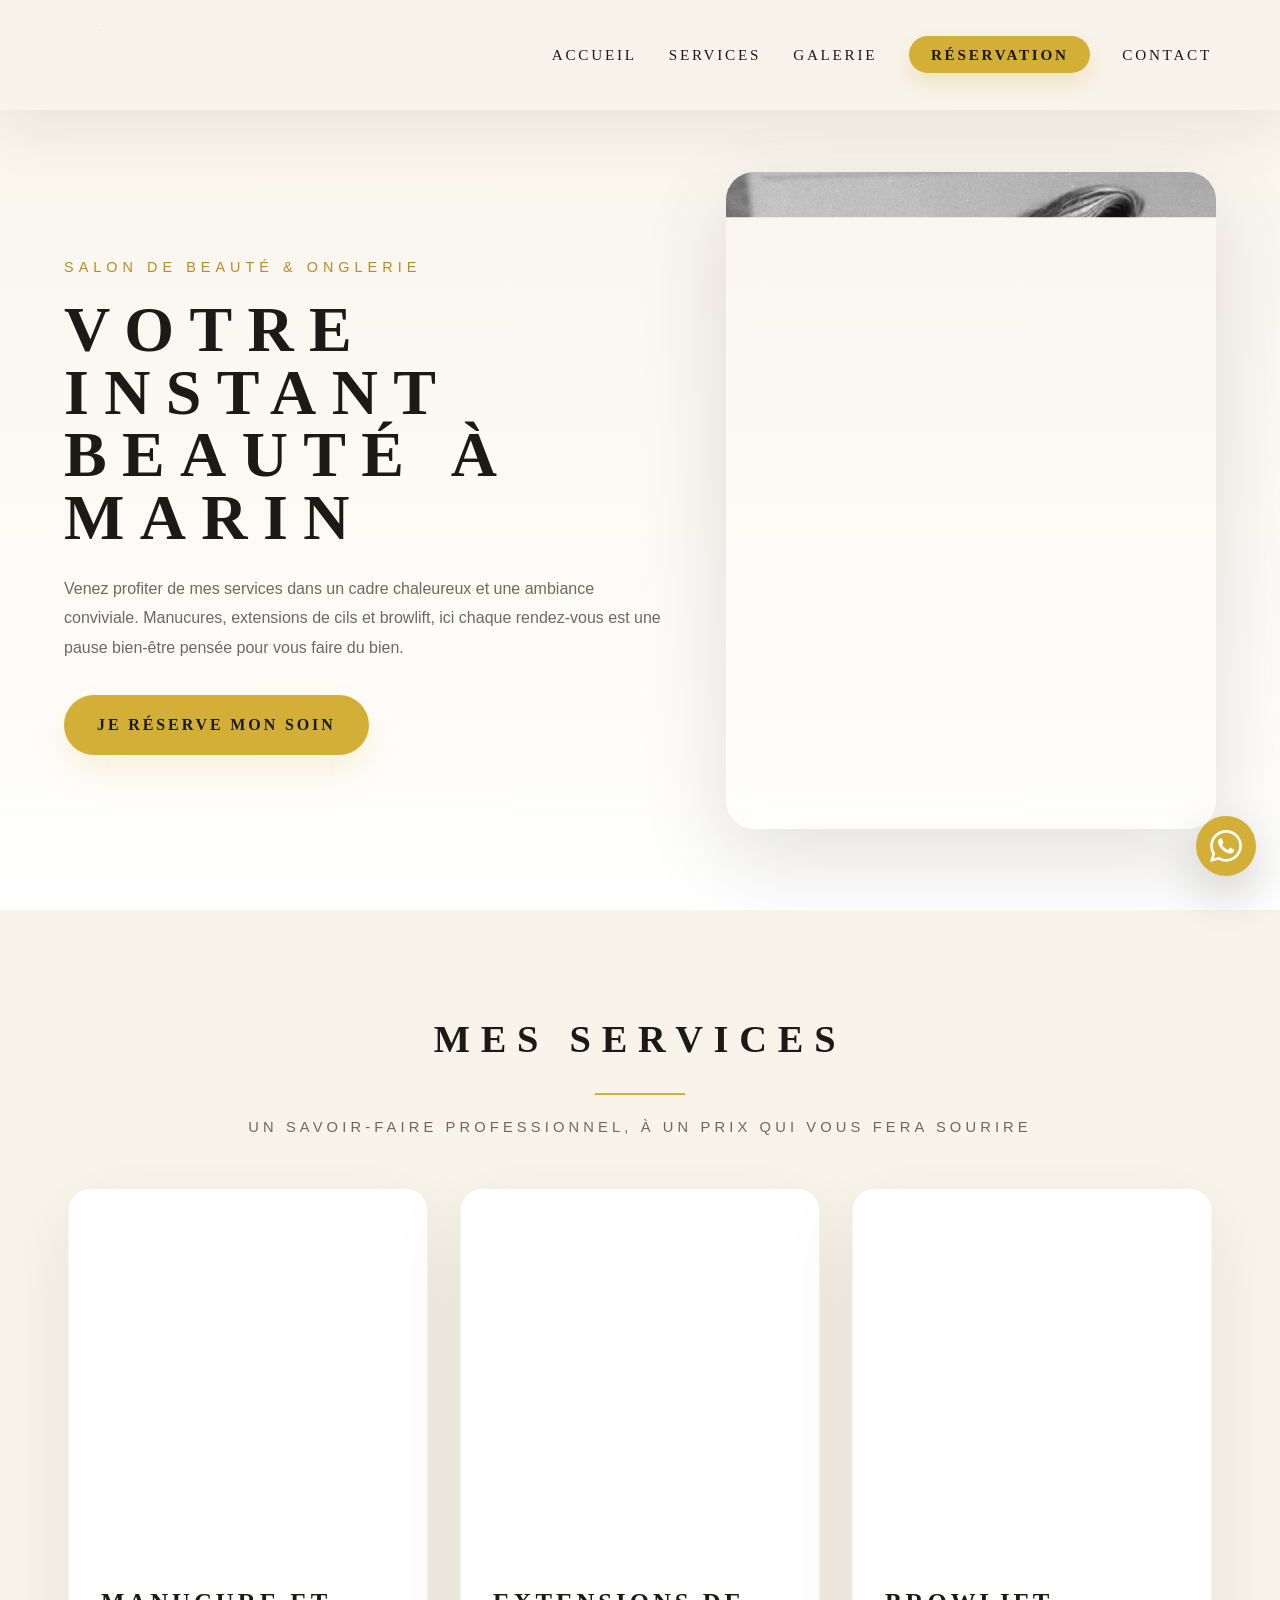
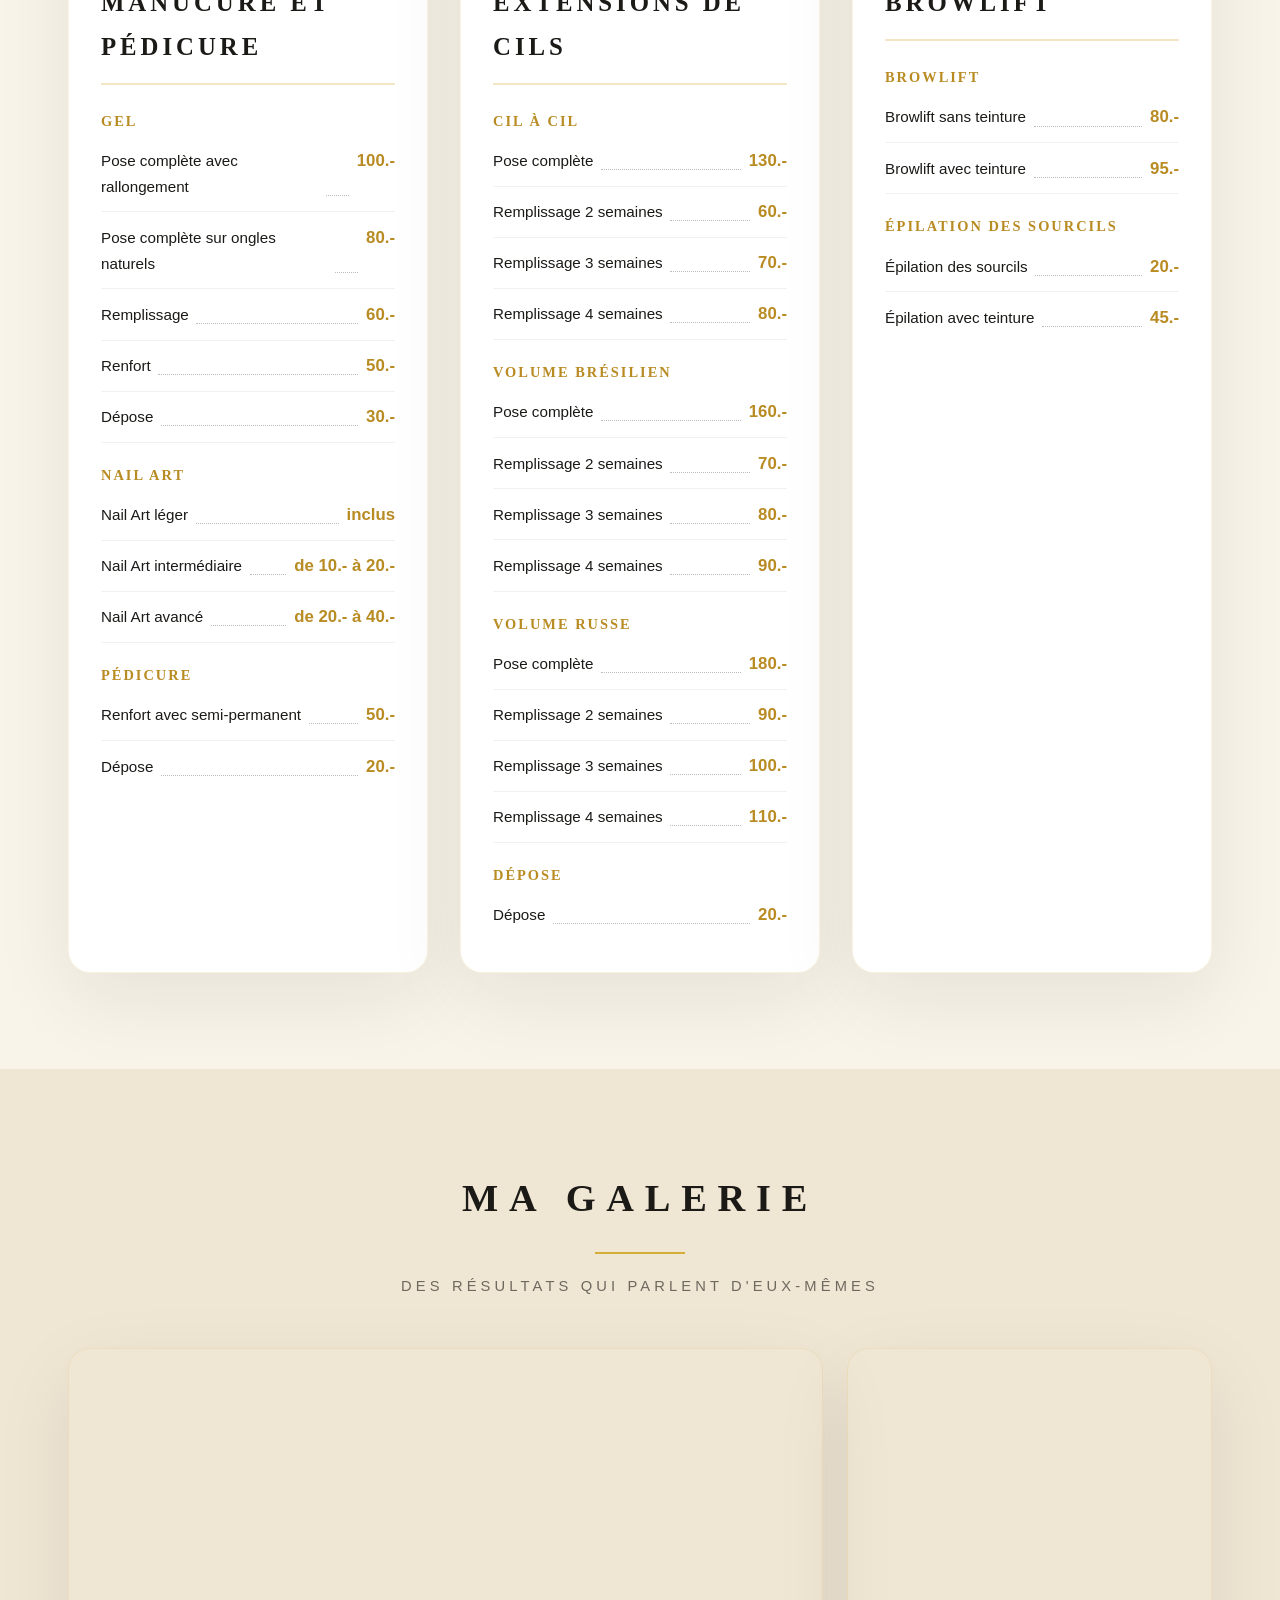
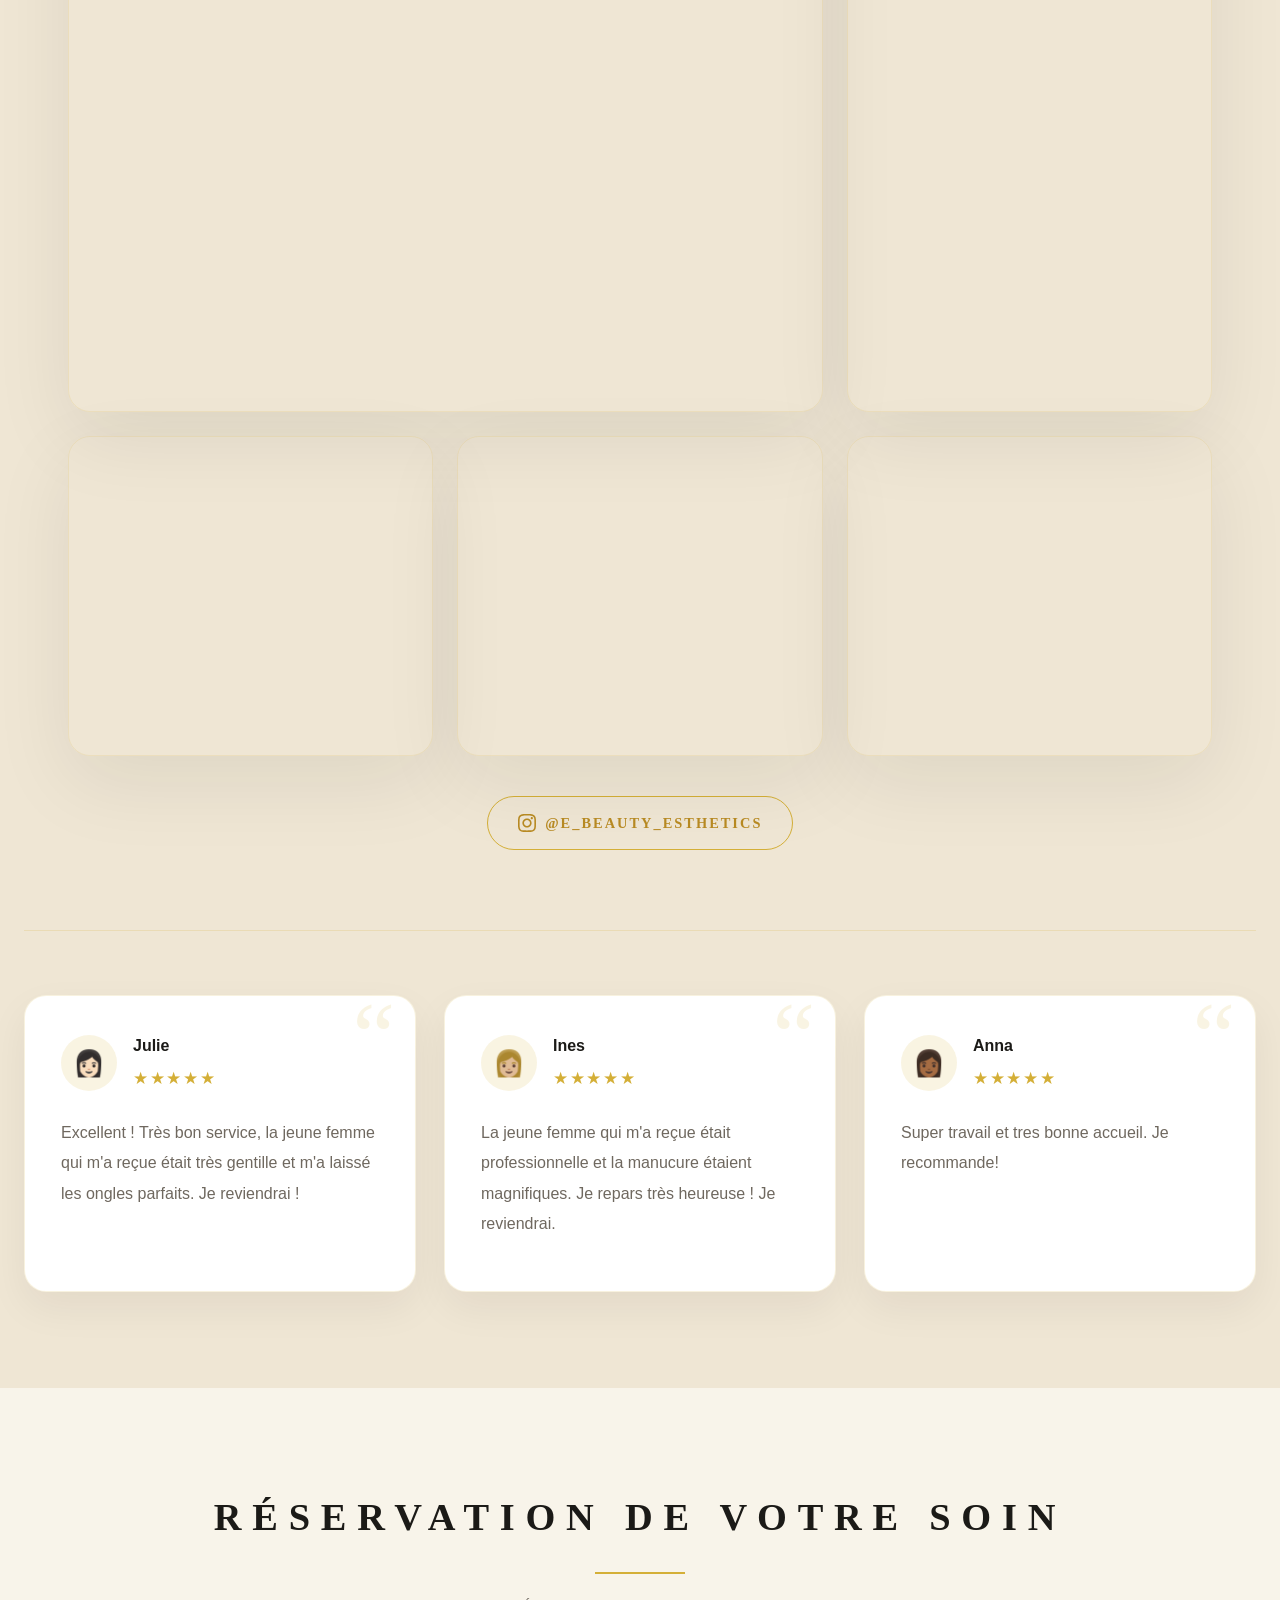
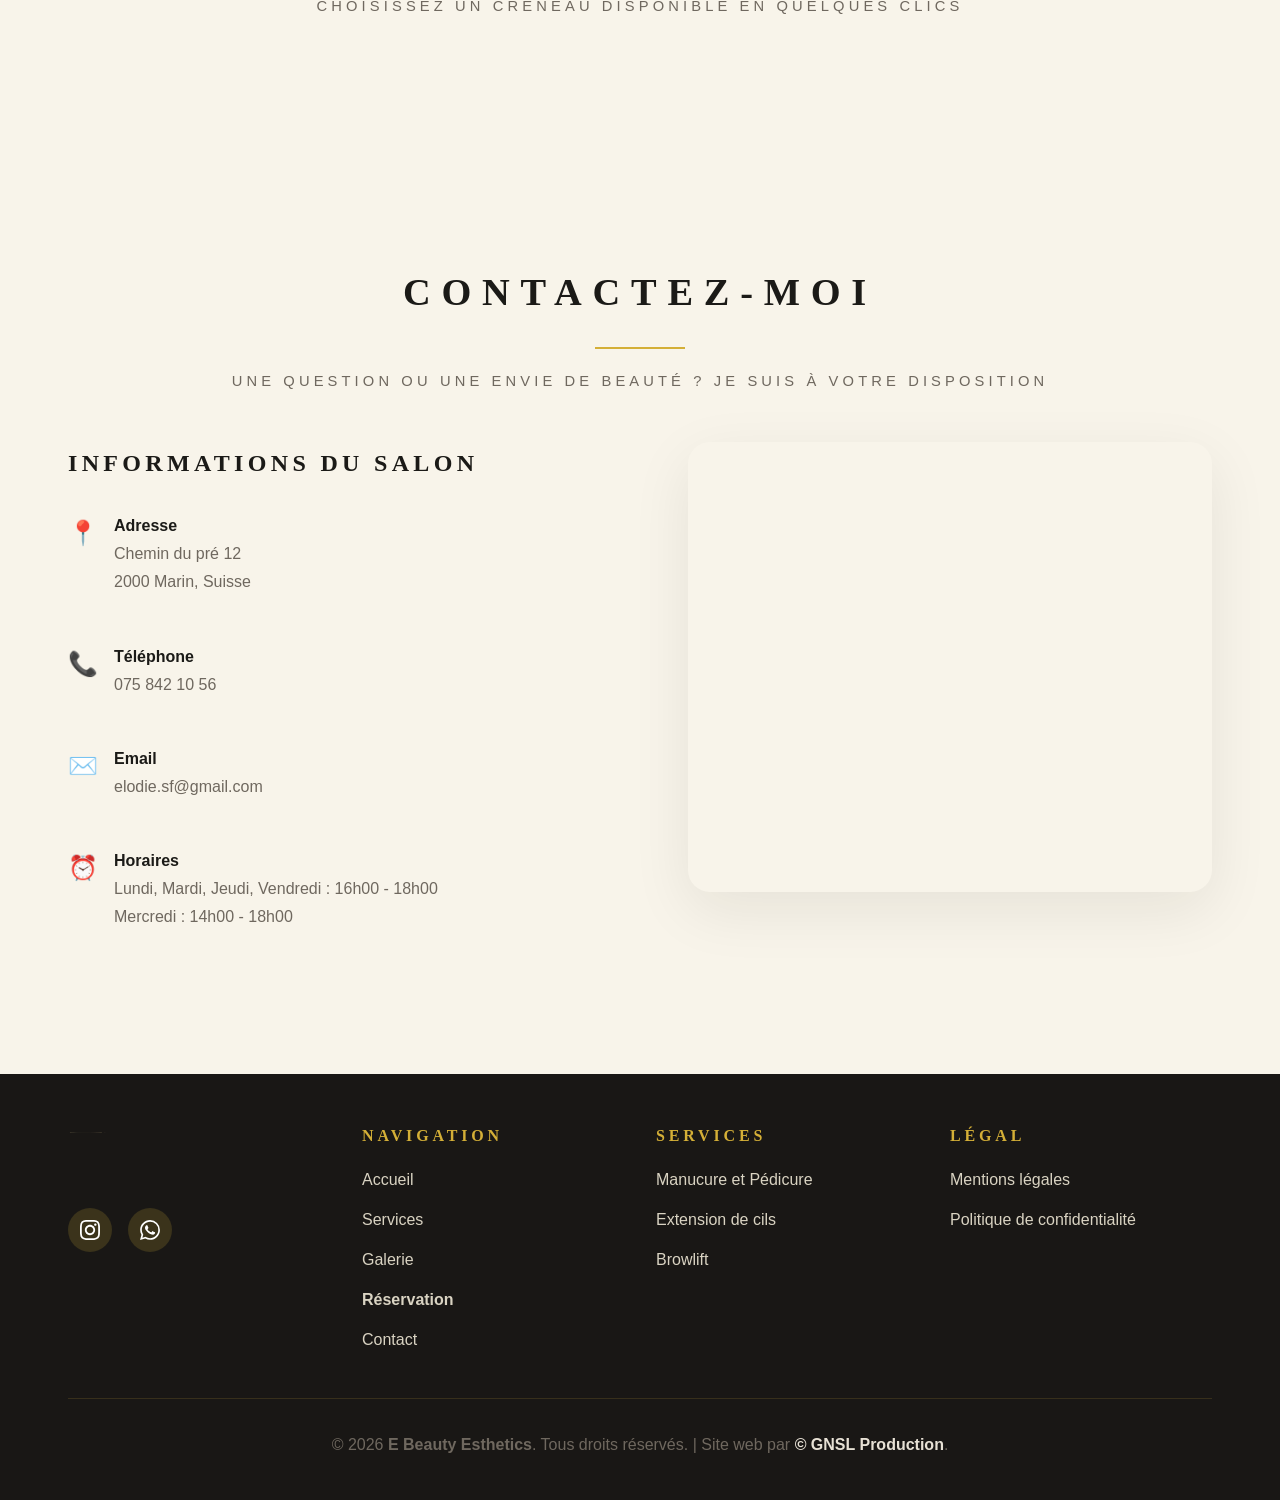
==== index.html @ 0c9c39c7 "Add all the new files of the website via uploads" ====
<!DOCTYPE html>
<html lang="fr">
<head>
    <meta charset="UTF-8">

    <link rel="icon" type="image/png" href="assets/images/logo1.png">


    <meta name="viewport" content="width=device-width, initial-scale=1.0">
    <meta name="description" content="E Beauty Esthtics Marin - Ongles sains sans toxiques, service express 40 minutes pour professionnels, manucure, pédicure, soins de beauté, sourcils et épilation.">
    <meta name="keywords" content="ongles Marin, manucure Marin, pédicure Marin, sourcils Marin, épilation Marin, ongles sains, service express">

    <title>E Beauty Esthetics | Salon de beauté et Onglerie à Marin-Epagnier</title>

    <link rel="preconnect" href="https://fonts.googleapis.com">
    <link rel="preconnect" href="https://fonts.gstatic.com" crossorigin>
    <link href="https://fonts.googleapis.com/css2?family=Lato:wght@400;500;700&family=Playfair+Display:wght@400;500;600;700&display=swap" rel="stylesheet">
    <link rel="stylesheet" href="assets/css/style.css">
</head>

<body>
    <!-- Header -->
    <header id="header">
        <nav class="container">
            <a href="index.html" class="logo">
                <img src="assets/images/logo1.png" alt="E Beauty Esthetics - Salon d'ongles élégant à Marin">
            </a>
            <ul class="nav-links" id="navLinks">
                <li><a href="#accueil" class="nav-text">Accueil</a></li>
                <li><a href="#services" class="nav-text">Services</a></li>
                <li><a href="#galerie" class="nav-text">Galerie</a></li>
                <li><a href="#reservation" class="nav-text nav-cta"><strong>Réservation</strong></a></li>
                <li><a href="#contact" class="nav-text">Contact</a></li>
            </ul>
            <button class="mobile-menu-btn" id="mobileMenuBtn" aria-label="Ouvrir le menu" aria-expanded="false" aria-controls="navLinks">
                <span></span>
                <span></span>
                <span></span>
            </button>
        </nav>
    </header>
    <div class="nav-overlay" id="navOverlay"></div>

    <!-- Hero Section -->
    <section id="accueil" class="hero">
        <div class="container hero-content">
            <div class="hero-text">
                <p class="subtitle">Salon de beauté & onglerie</p>
                <h1>Votre instant beauté à Marin</h1>
                <p class="description">Venez profiter de mes services dans un cadre chaleureux et une ambiance conviviale. Manucures, extensions de cils et browlift, ici chaque rendez-vous est une pause bien-être pensée pour vous faire du bien.</p>

                <a href="#reservation" class="cta-button">Je réserve mon soin</a>
            </div>
            <div class="hero-image">
                <img src="assets/images/accueil.png" alt="E Beauty Esthetics - Salon d'ongles élégant à Marin">
            </div>
        </div>
    </section>

    <!-- Services -->
    <section id="services" class="section">
        <div class="container">
            <div class="section-header">
                <h2>Mes Services</h2>
                <div class="line"></div>
                <p>Un savoir-faire professionnel, à un prix qui vous fera sourire</p>
            </div>
            <div class="services-grid">

                <!-- Manucure/Pédicure -->
                <div class="service-card">
                    <div class="service-image">
                        <img src="assets/images/services/manucure.png" alt="Manucure - E Beauty Esthetics Marin">
                    </div>
                    <div class="service-content">
                        <h3>Manucure et Pédicure</h3>
                        <h4 class="service-subcategory">GEL</h4>
                        <div class="service-item">
                            <span class="service-name">Pose complète avec rallongement</span>
                            <span class="service-price">100.-</span>
                        </div>
                        <div class="service-item">
                            <span class="service-name">Pose complète sur ongles naturels</span>
                            <span class="service-price">80.-</span>
                        </div>
                        <div class="service-item">
                            <span class="service-name">Remplissage</span>
                            <span class="service-price">60.-</span>
                        </div>
                        <div class="service-item">
                            <span class="service-name">Renfort</span>
                            <span class="service-price">50.-</span>
                        </div>
                        <div class="service-item">
                            <span class="service-name">Dépose</span>
                            <span class="service-price">30.-</span>
                        </div>
                        <h4 class="service-subcategory">Nail Art</h4>
                        <div class="service-item">
                            <span class="service-name">Nail Art léger</span>
                            <span class="service-price">inclus</span>
                        </div>
                        <div class="service-item">
                            <span class="service-name">Nail Art intermédiaire</span>
                            <span class="service-price">de 10.- à 20.-</span>
                        </div>
                        <div class="service-item">
                            <span class="service-name">Nail Art avancé</span>
                            <span class="service-price">de 20.- à 40.-</span>
                        </div>
                        <h4 class="service-subcategory">Pédicure</h4>
                        <div class="service-item">
                            <span class="service-name">Renfort avec semi-permanent</span>
                            <span class="service-price">50.-</span>
                        </div>
                        <div class="service-item">
                            <span class="service-name">Dépose</span>
                            <span class="service-price">20.-</span>
                        </div>
                    </div>
                </div>

                <!-- Extensions de cils -->
                <div class="service-card">
                    <div class="service-image">
                        <img src="assets/images/services/extensions-de-cils.jpg" alt="Lashes - E Beauty Esthetics Marin">
                    </div>
                    <div class="service-content">
                        <h3>Extensions de cils</h3>
                        <h4 class="service-subcategory">CIL à CIL</h4>
                        <div class="service-item">
                            <span class="service-name">Pose complète</span>
                            <span class="service-price">130.-</span>
                        </div>
                        <div class="service-item">
                            <span class="service-name">Remplissage 2 semaines</span>
                            <span class="service-price">60.-</span>
                        </div>
                        <div class="service-item">
                            <span class="service-name">Remplissage 3 semaines</span>
                            <span class="service-price">70.-</span>
                        </div>
                        <div class="service-item">
                            <span class="service-name">Remplissage 4 semaines</span>
                            <span class="service-price">80.-</span>
                        </div>
                        <h4 class="service-subcategory">Volume brésilien</h4>
                        <div class="service-item">
                            <span class="service-name">Pose complète</span>
                            <span class="service-price">160.-</span>
                        </div>
                        <div class="service-item">
                            <span class="service-name">Remplissage 2 semaines</span>
                            <span class="service-price">70.-</span>
                        </div>
                        <div class="service-item">
                            <span class="service-name">Remplissage 3 semaines</span>
                            <span class="service-price">80.-</span>
                        </div>
                        <div class="service-item">
                            <span class="service-name">Remplissage 4 semaines</span>
                            <span class="service-price">90.-</span>
                        </div>
                        <h4 class="service-subcategory">Volume russe</h4>
                        <div class="service-item">
                            <span class="service-name">Pose complète</span>
                            <span class="service-price">180.-</span>
                        </div>
                        <div class="service-item">
                            <span class="service-name">Remplissage 2 semaines</span>
                            <span class="service-price">90.-</span>
                        </div>
                        <div class="service-item">
                            <span class="service-name">Remplissage 3 semaines</span>
                            <span class="service-price">100.-</span>
                        </div>
                        <div class="service-item">
                            <span class="service-name">Remplissage 4 semaines</span>
                            <span class="service-price">110.-</span>
                        </div>
                        <h4 class="service-subcategory">Dépose</h4>
                        <div class="service-item">
                            <span class="service-name">Dépose</span>
                            <span class="service-price">20.-</span>
                        </div>
                    </div>
                </div>

                <!-- Browlift -->
                <div class="service-card">
                    <div class="service-image">
                        <img src="assets/images/services/browlift.jpg" alt="Brow lift - E Beauty Esthetics Marin">
                    </div>
                    <div class="service-content">
                        <h3>Browlift</h3>
                        <h4 class="service-subcategory">Browlift</h4>
                        <div class="service-item">
                            <span class="service-name">Browlift sans teinture</span>
                            <span class="service-price">80.-</span>
                        </div>
                        <div class="service-item">
                            <span class="service-name">Browlift avec teinture</span>
                            <span class="service-price">95.-</span>
                        </div>
                        <h4 class="service-subcategory">épilation des sourcils</h4>
                        <div class="service-item">
                            <span class="service-name">Épilation des sourcils</span>
                            <span class="service-price">20.-</span>
                        </div>
                        <div class="service-item">
                            <span class="service-name">Épilation avec teinture</span>
                            <span class="service-price">45.-</span>
                        </div>
                    </div>
                </div>
            </div>
        </div>
    </section>

    <!-- Gallery -->
    <section id="galerie" class="section section-bg-gray">
        <div class="container">
            <div class="section-header">
                <h2>Ma galerie</h2>
                <div class="line"></div>
                <p>Des résultats qui parlent d'eux-mêmes</p>
            </div>
            <div class="gallery-grid">
                <div class="gallery-item">
                    <img src="assets/images/galerie/manucure1.jpg" alt="Manucure" loading="lazy">
                </div>
                <div class="gallery-item">
                    <img src="assets/images/galerie/manucure2.jpg" alt="Manucure" loading="lazy">
                </div>
                <div class="gallery-item">
                    <img src="assets/images/galerie/manucure3.jpg" alt="Manucure" loading="lazy">
                </div>
                <div class="gallery-item">
                    <img src="assets/images/galerie/manucure4.jpg" alt="Manucure" loading="lazy">
                </div>
                <div class="gallery-item">
                    <img src="assets/images/galerie/manucure5.jpg" alt="Manucure" loading="lazy">
                </div>
            </div>
            <a href="https://www.instagram.com/e_beauty_esthetics/" target="_blank" class="instagram-cta">
                <svg xmlns="http://www.w3.org/2000/svg" width="18" height="18" viewBox="0 0 24 24" fill="currentColor">
                    <path d="M12 2.163c3.204 0 3.584.012 4.85.07 3.252.148 4.771 1.691 4.919 4.919.058 1.265.069 1.645.069 4.849 0 3.205-.012 3.584-.069 4.849-.149 3.225-1.664 4.771-4.919 4.919-1.266.058-1.644.07-4.85.07-3.204 0-3.584-.012-4.849-.07-3.26-.149-4.771-1.699-4.919-4.92-.058-1.265-.07-1.644-.07-4.849 0-3.204.013-3.583.07-4.849.149-3.227 1.664-4.771 4.919-4.919 1.266-.057 1.645-.069 4.849-.069zm0-2.163c-3.259 0-3.667.014-4.947.072-4.358.2-6.78 2.618-6.98 6.98-.059 1.281-.073 1.689-.073 4.948 0 3.259.014 3.668.072 4.948.2 4.358 2.618 6.78 6.98 6.98 1.281.058 1.689.072 4.948.072 3.259 0 3.668-.014 4.948-.072 4.354-.2 6.782-2.618 6.979-6.98.059-1.28.073-1.689.073-4.948 0-3.259-.014-3.667-.072-4.947-.196-4.354-2.617-6.78-6.979-6.98-1.281-.059-1.69-.073-4.949-.073zm0 5.838c-3.403 0-6.162 2.759-6.162 6.162s2.759 6.163 6.162 6.163 6.162-2.759 6.162-6.163c0-3.403-2.759-6.162-6.162-6.162zm0 10.162c-2.209 0-4-1.79-4-4 0-2.209 1.791-4 4-4s4 1.791 4 4c0 2.21-1.791 4-4 4zm6.406-11.845c-.796 0-1.441.645-1.441 1.44s.645 1.44 1.441 1.44c.795 0 1.439-.645 1.439-1.44s-.644-1.44-1.439-1.44z"/>
                </svg>
                <span>@e_beauty_esthetics</span>
            </a>
        </div>

        <div class="google-reviews-wrapper">
            <div class="sample-reviews">
                <div class="sample-review-card">
                    <div class="review-header">
                        <div class="customer-avatar">👩🏻</div>
                        <div class="customer-meta">
                            <div class="customer-name">Julie</div>
                            <div class="review-stars">★★★★★</div>
                        </div>
                    </div>
                    <p class="review-text">
                        Excellent ! Très bon service, la jeune femme qui m'a reçue était très gentille et m'a laissé les ongles parfaits. Je reviendrai !
                    </p>
                </div>

                <div class="sample-review-card">
                    <div class="review-header">
                        <div class="customer-avatar">👩🏼</div>
                        <div class="customer-meta">
                            <div class="customer-name">Ines</div>
                            <div class="review-stars">★★★★★</div>
                        </div>
                    </div>
                    <p class="review-text">
                        La jeune femme qui m'a reçue était professionnelle et la manucure étaient magnifiques. Je repars très heureuse ! Je reviendrai.
                    </p>
                </div>

                <div class="sample-review-card">
                    <div class="review-header">
                        <div class="customer-avatar">👩🏾</div>
                        <div class="customer-meta">
                            <div class="customer-name">Anna</div>
                            <div class="review-stars">★★★★★</div>
                        </div>
                    </div>
                    <p class="review-text">
                        Super travail et tres bonne accueil. Je recommande!
                    </p>
                </div>
            </div>
        </div>
    </section>

    <!-- Réservation -->
    <section id="reservation" class="section">
        <div class="container">
            <div class="section-header">
                <h2>Réservation de votre soin</h2>
                <div class="line"></div>
                <p>Choisissez un créneau disponible en quelques clics</p>
            </div>

            <!-- Cal inline embed code begins -->
            <div style="width:100%;height:100%;overflow:scroll" id="my-cal-inline-prendre-rendez-vous"></div>
            <script type="text/javascript">
                (function (C, A, L) { let p = function (a, ar) { a.q.push(ar); }; let d = C.document; C.Cal = C.Cal || function () { let cal = C.Cal; let ar = arguments; if (!cal.loaded) { cal.ns = {}; cal.q = cal.q || []; d.head.appendChild(d.createElement("script")).src = A; cal.loaded = true; } if (ar[0] === L) { const api = function () { p(api, arguments); }; const namespace = ar[1]; api.q = api.q || []; if(typeof namespace === "string"){cal.ns[namespace] = cal.ns[namespace] || api;p(cal.ns[namespace], ar);p(cal, ["initNamespace", namespace]);} else p(cal, ar); return;} p(cal, ar); }; })(window, "https://app.cal.eu/embed/embed.js", "init");
                Cal("init", "prendre-rendez-vous", {origin:"https://app.cal.eu"});
                Cal.config = Cal.config || {};
                Cal.config.forwardQueryParams = true;

                Cal.ns["prendre-rendez-vous"]("inline", {
                  elementOrSelector:"#my-cal-inline-prendre-rendez-vous",
                  config: {"layout":"month_view","useSlotsViewOnSmallScreen":"true","theme":"light"},
                  calLink: "arnaudtest/prendre-rendez-vous",
                });

                Cal.ns["prendre-rendez-vous"]("ui", {"theme":"light","cssVarsPerTheme":{"light":{"cal-brand":"#D4AF37"},"dark":{"cal-brand":"#D4AF37"}},"hideEventTypeDetails":true,"layout":"month_view"});
            </script>
            <!-- Cal inline embed code ends -->
        </div>
    </section>

    <!-- Contact -->
    <section id="contact" class="section">
        <div class="container">
            <div class="section-header">
                <h2>Contactez-moi</h2>
                <div class="line"></div>
                <p>Une question ou une envie de beauté ? Je suis à votre disposition</p>
            </div>
            <div class="contact-grid">
                <div class="contact-info">
                    <h3>Informations du Salon</h3>
                    <div class="contact-item">
                        <div class="contact-icon">📍</div>
                        <div>
                            <strong>Adresse</strong>
                            <p>Chemin du pré 12<br>2000 Marin, Suisse</p>
                        </div>
                    </div>
                    <div class="contact-item">
                        <div class="contact-icon">📞</div>
                        <div>
                            <strong>Téléphone</strong>
                            <p><a href="tel:+41758421056">075 842 10 56</a></p>
                        </div>
                    </div>
                    <div class="contact-item">
                        <div class="contact-icon">✉️</div>
                        <div>
                            <strong>Email</strong>
                            <p><a href="mailto:elodie.sf@gmail.com">elodie.sf@gmail.com</a></p>
                        </div>
                    </div>
                    <div class="contact-item">
                        <div class="contact-icon">⏰</div>
                        <div>
                            <strong>Horaires</strong>
                            <p>
                                <span>Lundi, Mardi, Jeudi, Vendredi :</span> 16h00 - 18h00<br>
                                <span>Mercredi :</span> 14h00 - 18h00
                            </p>
                        </div>
                    </div>
                </div>
                <div class="map-section">
                    <iframe src="https://www.google.com/maps/embed?pb=!1m18!1m12!1m3!1d36366.3622884478!2d6.9959355117699555!3d46.99901737188566!2m3!1f0!2f0!3f0!3m2!1i1024!2i768!4f13.1!3m3!1m2!1s0x478e0945376184b7%3A0x1621ef743c6ddcf5!2sMarin-Epagnier%2C%20La%20T%C3%A8ne!5e1!3m2!1sfr!2sch!4v1780576791991!5m2!1sfr!2sch" width="600" height="450" style="border:0;" allowfullscreen="" loading="lazy" referrerpolicy="no-referrer-when-downgrade"></iframe>
                </div>
            </div>
        </div>
    </section>

    <!-- Footer -->
    <footer>
        <div class="container">
            <div class="footer-content">
                <div class="footer-section">
                    <div class="logo">
                        <img src="assets/images/logo1.png" alt="E Beauty Esthetics - Salon d'ongles élégant à Marin">
                    </div>
                    <div class="social-links">
                        <a href="https://www.instagram.com/e_beauty_esthetics/" target="_blank">
                            <svg xmlns="http://www.w3.org/2000/svg" width="20" height="20" viewBox="0 0 24 24" fill="currentColor">
                                <path d="M12 2.163c3.204 0 3.584.012 4.85.07 3.252.148 4.771 1.691 4.919 4.919.058 1.265.069 1.645.069 4.849 0 3.205-.012 3.584-.069 4.849-.149 3.225-1.664 4.771-4.919 4.919-1.266.058-1.644.07-4.85.07-3.204 0-3.584-.012-4.849-.07-3.26-.149-4.771-1.699-4.919-4.92-.058-1.265-.07-1.644-.07-4.849 0-3.204.013-3.583.07-4.849.149-3.227 1.664-4.771 4.919-4.919 1.266-.057 1.645-.069 4.849-.069zm0-2.163c-3.259 0-3.667.014-4.947.072-4.358.2-6.78 2.618-6.98 6.98-.059 1.281-.073 1.689-.073 4.948 0 3.259.014 3.668.072 4.948.2 4.358 2.618 6.78 6.98 6.98 1.281.058 1.689.072 4.948.072 3.259 0 3.668-.014 4.948-.072 4.354-.2 6.782-2.618 6.979-6.98.059-1.28.073-1.689.073-4.948 0-3.259-.014-3.667-.072-4.947-.196-4.354-2.617-6.78-6.979-6.98-1.281-.059-1.69-.073-4.949-.073zm0 5.838c-3.403 0-6.162 2.759-6.162 6.162s2.759 6.163 6.162 6.163 6.162-2.759 6.162-6.163c0-3.403-2.759-6.162-6.162-6.162zm0 10.162c-2.209 0-4-1.79-4-4 0-2.209 1.791-4 4-4s4 1.791 4 4c0 2.21-1.791 4-4 4zm6.406-11.845c-.796 0-1.441.645-1.441 1.44s.645 1.44 1.441 1.44c.795 0 1.439-.645 1.439-1.44s-.644-1.44-1.439-1.44z"/>
                            </svg>
                        </a>
                        <a href="https://wa.me/41765251310" target="_blank">
                            <svg xmlns="http://www.w3.org/2000/svg" width="20" height="20" viewBox="0 0 24 24" fill="currentColor">
                                <path d="M17.472 14.382c-.297-.149-1.758-.867-2.03-.967-.273-.099-.471-.148-.67.15-.197.297-.767.966-.94 1.164-.173.199-.347.223-.644.075-.297-.15-1.255-.463-2.39-1.475-.883-.788-1.48-1.761-1.653-2.059-.173-.297-.018-.458.13-.606.134-.133.298-.347.446-.52.149-.174.198-.298.298-.497.099-.198.05-.371-.025-.52-.075-.149-.669-1.612-.916-2.207-.242-.579-.487-.5-.669-.51-.173-.008-.371-.01-.57-.01-.198 0-.52.074-.792.372-.272.297-1.04 1.016-1.04 2.479 0 1.462 1.065 2.875 1.213 3.074.149.198 2.096 3.2 5.077 4.487.709.306 1.262.489 1.694.625.712.227 1.36.195 1.871.118.571-.085 1.758-.719 2.006-1.413.248-.694.248-1.289.173-1.413-.074-.124-.272-.198-.57-.347m-5.421 7.403h-.004a9.87 9.87 0 01-5.031-1.378l-.361-.214-3.741.982.998-3.648-.235-.374a9.86 9.86 0 01-1.51-5.26c.001-5.45 4.436-9.884 9.888-9.884 2.64 0 5.122 1.03 6.988 2.898a9.825 9.825 0 012.893 6.994c-.003 5.45-4.437 9.884-9.885 9.884m8.413-18.297A11.815 11.815 0 0012.05 0C5.495 0 .16 5.335.157 11.892c0 2.096.547 4.142 1.588 5.945L.057 24l6.305-1.654a11.882 11.882 0 005.683 1.448h.005c6.554 0 11.89-5.335 11.893-11.893a11.821 11.821 0 00-3.48-8.413z"/>
                            </svg>
                        </a>
                    </div>
                </div>
                <div class="footer-section">
                    <h4>Navigation</h4>
                    <ul>
                        <li><a href="#accueil">Accueil</a></li>
                        <li><a href="#services">Services</a></li>
                        <li><a href="#galerie">Galerie</a></li>
                        <li><a href="#reservation"><strong>Réservation</strong></a></li>
                        <li><a href="#contact">Contact</a></li>
                    </ul>
                </div>
                <div class="footer-section">
                    <h4>Services</h4>
                    <ul>
                        <li><a href="#services">Manucure et Pédicure</a></li>
                        <li><a href="#services">Extension de cils</a></li>
                        <li><a href="#services">Browlift</a></li>
                    </ul>
                </div>
                <div class="footer-section">
                    <h4>Légal</h4>
                    <ul>
                        <li><a href="./pages/mentions-legales.html" target="_blank">Mentions légales</a></li>
                        <li><a href="./pages/politique-de-confidentialite.html" target="_blank">Politique de confidentialité</a></li>
                    </ul>
                </div>
            </div>
            <div class="footer-bottom">
                <p>&copy; 2026 <strong>E Beauty Esthetics</strong>. Tous droits réservés. | Site web par <strong><a href="https://gnslproduction.ch/" target="_blank">&copy; GNSL Production</a></strong>.</p>
                <p></p>
            </div>
        </div>
    </footer>

    <!-- WhatsApp Floating Button -->
    <a href="https://wa.me/41765251310"
       target="_blank"
       class="whatsapp-float"
       aria-label="Chat on WhatsApp">
        <svg xmlns="http://www.w3.org/2000/svg" width="30" height="30" viewBox="0 0 24 24" fill="white">
            <path d="M17.472 14.382c-.297-.149-1.758-.867-2.03-.967-.273-.099-.471-.148-.67.15-.197.297-.767.966-.94 1.164-.173.199-.347.223-.644.075-.297-.15-1.255-.463-2.39-1.475-.883-.788-1.48-1.761-1.653-2.059-.173-.297-.018-.458.13-.606.134-.133.298-.347.446-.52.149-.174.198-.298.298-.497.099-.198.05-.371-.025-.52-.075-.149-.669-1.612-.916-2.207-.242-.579-.487-.5-.669-.51-.173-.008-.371-.01-.57-.01-.198 0-.52.074-.792.372-.272.297-1.04 1.016-1.04 2.479 0 1.462 1.065 2.875 1.213 3.074.149.198 2.096 3.2 5.077 4.487.709.306 1.262.489 1.694.625.712.227 1.36.195 1.871.118.571-.085 1.758-.719 2.006-1.413.248-.694.248-1.289.173-1.413-.074-.124-.272-.198-.57-.347m-5.421 7.403h-.004a9.87 9.87 0 01-5.031-1.378l-.361-.214-3.741.982.998-3.648-.235-.374a9.86 9.86 0 01-1.51-5.26c.001-5.45 4.436-9.884 9.888-9.884 2.64 0 5.122 1.03 6.988 2.898a9.825 9.825 0 012.893 6.994c-.003 5.45-4.437 9.884-9.885 9.884m8.413-18.297A11.815 11.815 0 0012.05 0C5.495 0 .16 5.335.157 11.892c0 2.096.547 4.142 1.588 5.945L.057 24l6.305-1.654a11.882 11.882 0 005.683 1.448h.005c6.554 0 11.89-5.335 11.893-11.893a11.821 11.821 0 00-3.48-8.413z"/>
        </svg>
    </a>

    <script src="assets/js/script.js" defer></script>

</body>
</html>
---- assets/css/style.css ----
﻿* {
    margin: 0;
    padding: 0;
    box-sizing: border-box;
}

:root {
    --gold: #D4AF37;
    --gold-dark: #B98B23;
    --ivory: #F8F4EA;
    --ivory-deep: #EFE6D4;
    --surface: #FFFFFF;
    --text: #1B1A17;
    --text-muted: #6F685F;
    --shadow: 0 26px 80px rgba(27,20,11,0.08);
    --border-radius: 22px;
    --transition: all 0.35s ease;
}

html {
    scroll-behavior: smooth;
}

body {
    font-family: 'Lato', sans-serif;
    color: var(--text);
    line-height: 1.75;
    font-size: 16px;
    background: var(--ivory);
}

h1, h2, h3, h4, h5, h6 {
    font-family: 'Playfair Display', serif;
    color: var(--text);
    font-weight: 700;
    text-transform: uppercase;
    letter-spacing: 0.24em;
}

h1 { font-size: clamp(2.75rem, 5vw, 4.75rem); line-height: 0.98; }
h2 { font-size: clamp(2.1rem, 4vw, 3rem); margin-bottom: 0.75rem; }
h3 { font-size: 1.3rem; margin-bottom: 0.65rem; letter-spacing: 0.18em; }
h4 { font-size: 1.05rem; margin-bottom: 0.5rem; }

p {
    margin-bottom: 1.4rem;
    color: var(--text-muted);
    font-size: 1rem;
}

a {
    text-decoration: none;
    color: inherit;
}

/* Header & Navigation */
header {
    position: fixed;
    top: 0;
    left: 0;
    right: 0;
    background: rgba(248,244,236,0.95);
    backdrop-filter: blur(12px);
    box-shadow: 0 20px 60px rgba(27,20,11,0.08);
    z-index: 1150;
    transition: var(--transition);
    padding: 1.25rem 0;
}

header.scrolled {
    padding: 0.85rem 0;
}

.container {
    max-width: 1200px;
    margin: 0 auto;
    padding: 0 1.75rem;
}

nav {
    display: flex;
    justify-content: space-between;
    align-items: center;
    gap: 1.5rem;
    padding: 0.5rem 0;
}

.logo img {
    max-height: min(70px, 12vw);
    width: auto;
    display: block;
}

.nav-links {
    display: flex;
    list-style: none;
    gap: 2rem;
}

.nav-links a {
    color: var(--text);
    font-family: 'Playfair Display', serif;
    font-weight: 500;
    font-size: 0.95rem;
    text-transform: uppercase;
    letter-spacing: 0.18em;
    position: relative;
    transition: var(--transition);
}

.nav-links a:hover,
.nav-links a.active {
    color: var(--gold-dark);
}

.nav-links a::after {
    content: '';
    position: absolute;
    bottom: -6px;
    left: 0;
    width: 0;
    height: 2px;
    background: var(--gold);
    transition: width 0.35s ease;
}

.nav-links a:hover::after,
.nav-links a.active::after {
    width: 100%;
}

.nav-links a.nav-cta {
    background: var(--gold);
    color: var(--text);
    padding: 0.6rem 1.35rem;
    border-radius: 999px;
    box-shadow: 0 10px 24px rgba(212,175,55,0.28);
}

.nav-links a.nav-cta::after {
    display: none;
}

.nav-links a.nav-cta:hover,
.nav-links a.nav-cta.active {
    background: var(--gold-dark);
    color: var(--surface);
    transform: translateY(-2px);
    box-shadow: 0 14px 32px rgba(27,20,11,0.18);
}

.cta-button {
    display: inline-flex;
    align-items: center;
    justify-content: center;
    background: var(--gold);
    color: var(--text);
    padding: 0.95rem 2rem;
    border-radius: 999px;
    font-family: 'Playfair Display', serif;
    font-weight: 700;
    text-transform: uppercase;
    letter-spacing: 0.18em;
    border: 1px solid transparent;
    transition: var(--transition);
    box-shadow: 0 14px 35px rgba(212,175,55,0.18);
}

.cta-button:hover {
    background: var(--gold-dark);
    color: var(--surface);
    transform: translateY(-2px);
    box-shadow: 0 18px 42px rgba(27,20,11,0.14);
}

.mobile-menu-btn {
    display: none;
    position: relative;
    background: rgba(212,175,55,0.1);
    border: 1px solid rgba(212,175,55,0.4);
    border-radius: 50%;
    width: 48px;
    height: 48px;
    cursor: pointer;
    transition: var(--transition);
    z-index: 1200;
}

.mobile-menu-btn:hover {
    background: rgba(212,175,55,0.08);
}

.mobile-menu-btn span {
    position: absolute;
    left: 50%;
    top: 50%;
    width: 20px;
    height: 2px;
    background: var(--gold-dark);
    border-radius: 2px;
    transform: translate(-50%, -50%);
    transition: transform 0.35s ease, opacity 0.25s ease, background 0.35s ease;
}

.mobile-menu-btn span:nth-child(1) { transform: translate(-50%, calc(-50% - 6px)); }
.mobile-menu-btn span:nth-child(3) { transform: translate(-50%, calc(-50% + 6px)); }

.mobile-menu-btn.active span:nth-child(1) {
    transform: translate(-50%, -50%) rotate(45deg);
}

.mobile-menu-btn.active span:nth-child(2) {
    opacity: 0;
}

.mobile-menu-btn.active span:nth-child(3) {
    transform: translate(-50%, -50%) rotate(-45deg);
}

.nav-overlay {
    display: none;
    position: fixed;
    inset: 0;
    background: rgba(248,244,234,0.25);
    backdrop-filter: blur(10px);
    -webkit-backdrop-filter: blur(10px);
    opacity: 0;
    transition: opacity 0.35s ease, backdrop-filter 0.35s ease;
    z-index: 1050;
}

.nav-overlay.active {
    display: block;
    opacity: 1;
}

body.menu-open {
    overflow: hidden;
}

/* Hero Section */
.hero {
    padding-top: 100px;
    min-height: 100vh;
    min-height: 100svh;
    display: flex;
    align-items: center;
    background: linear-gradient(180deg, var(--ivory) 0%, var(--surface) 100%);
    position: relative;
    overflow: hidden;
}

.hero-content {
    display: grid;
    grid-template-columns: minmax(0, 1.1fr) minmax(320px, 0.9fr);
    gap: 4rem;
    align-items: center;
    padding: 4.5rem 1.5rem;
}

.hero-text {
    min-width: 0;
}

.hero-text h1 {
    margin-bottom: 1.5rem;
    font-size: clamp(3rem, 5vw, 4.5rem);
    line-height: 0.98;
}

.hero-text .subtitle {
    font-size: 0.9rem;
    color: var(--gold-dark);
    margin-bottom: 1.2rem;
    text-transform: uppercase;
    letter-spacing: 0.35em;
}

.hero-text .description {
    font-size: 1rem;
    max-width: 42rem;
    line-height: 1.85;
    margin-bottom: 2rem;
    color: var(--text-muted);
}

.hero-image {
    position: relative;
    min-width: 0;
}

.hero-image img {
    width: 100%;
    min-height: min(500px, 55vh);
    height: 100%;
    object-fit: cover;
    border-radius: 28px;
    box-shadow: 0 30px 90px rgba(27,20,11,0.12);
    will-change: transform;
}

.section {
    padding: 6rem 1.5rem;
}

.section-bg-gray {
    background: var(--ivory-deep);
}

.section-header {
    text-align: center;
    margin-bottom: 3rem;
}

.section-header h2 {
    font-size: clamp(2.2rem, 3vw, 3rem);
    margin-bottom: 0.75rem;
    letter-spacing: 0.28em;
}

.section-header p {
    font-size: 0.92rem;
    text-transform: uppercase;
    letter-spacing: 0.28em;
    color: var(--text-muted);
    margin-top: 1rem;
}

.section-header .line {
    width: 90px;
    height: 2px;
    background: var(--gold);
    margin: 1.25rem auto;
}

.services-grid {
    display: grid;
    grid-template-columns: repeat(auto-fit, minmax(320px, 1fr));
    gap: 2rem;
}

.service-card {
    background: var(--surface);
    border-radius: var(--border-radius);
    overflow: hidden;
    border: 1px solid rgba(212,175,55,0.15);
    box-shadow: var(--shadow);
    transition: var(--transition);
}

.service-card:hover {
    transform: translateY(-5px);
    box-shadow: 0 26px 70px rgba(27,20,11,0.1);
}

.service-image {
    height: 360px;
    width: 100%;
    overflow: hidden;
    position: relative;
}

.service-image img {
    width: 100%;
    height: 100%;
    object-fit: cover;
    object-position: center;
    transition: var(--transition);
}

.service-card:hover .service-image img {
    transform: scale(1.04);
}

.service-content {
    padding: 2rem;
}

.service-content h3 {
    font-size: 1.55rem;
    color: var(--text);
    letter-spacing: 0.16em;
    margin-bottom: 1.5rem;
    padding-bottom: 0.9rem;
    border-bottom: 2px solid rgba(212,175,55,0.3);
}

.service-price {
    flex: 0 0 auto;
    font-size: 1.05rem;
    font-weight: 700;
    color: var(--gold-dark);
    white-space: nowrap;
}

.service-item {
    display: flex;
    align-items: baseline;
    gap: 0.5rem;
    padding: 0.65rem 0;
    border-bottom: 1px solid rgba(27,20,11,0.06);
    font-size: 0.95rem;
    color: var(--text-muted);
}

.service-item:last-child {
    border-bottom: none;
}

/* Relie visuellement le nom du service à son tarif par une ligne pointillée
   qui occupe l'espace restant (le texte et le ::after deviennent tous deux
   des items flex dans ce conteneur, cf. technique des "leader dots"). */
.service-name {
    display: flex;
    align-items: flex-end;
    flex: 1 1 auto;
    min-width: 0;
    color: var(--text);
}

.service-name::after {
    content: "";
    flex: 1 1 auto;
    min-width: 1.5em;
    margin: 0 0 0.3em 0.5em;
    border-bottom: 1px dotted rgba(111,104,95,0.45);
}

.service-subcategory {
    font-size: 0.9rem;
    font-weight: 700;
    letter-spacing: 0.14em;
    text-transform: uppercase;
    color: var(--gold-dark);
    margin: 1.25rem 0 0.1rem;
}

.service-subcategory:first-of-type {
    margin-top: 0;
    padding-top: 0;
    border-top: none;
}

.gallery-grid {
    display: grid;
    grid-template-columns: 1fr;
    gap: 1.5rem;
}

.gallery-item {
    position: relative;
    overflow: hidden;
    border-radius: var(--border-radius);
    border: 1px solid rgba(212,175,55,0.15);
    box-shadow: var(--shadow);
    cursor: pointer;
}

.gallery-item img {
    display: block;
    width: 100%;
    height: auto;
    object-fit: cover;
    transition: var(--transition);
}

@media (min-width: 768px) {
    .gallery-grid {
        grid-template-columns: repeat(3, 1fr);
        grid-auto-rows: 320px;
    }

    /* Disposition "mur de salon" asymétrique (bento) */
    /* Cellules proches du carré ou verticales : les photos (portrait) restent lisibles, sans être écrasées par un cadre trop large et trop bas. */
    .gallery-item:nth-child(1) {
        grid-column: 1 / 3;
        grid-row: 1 / 3;
    }

    .gallery-item:nth-child(2) {
        grid-column: 3 / 4;
        grid-row: 1 / 3;
    }

    .gallery-item:nth-child(3) {
        grid-column: 1 / 2;
        grid-row: 3 / 4;
    }

    .gallery-item:nth-child(4) {
        grid-column: 2 / 3;
        grid-row: 3 / 4;
    }

    .gallery-item:nth-child(5) {
        grid-column: 3 / 4;
        grid-row: 3 / 4;
    }

    .gallery-item img {
        height: 100%;
    }
}

.gallery-item:hover img {
    transform: scale(1.06);
}

.gallery-item::after {
    content: "";
    position: absolute;
    inset: 0;
    background: linear-gradient(transparent 45%, rgba(27,20,11,0.55) 100%);
    opacity: 0;
    transition: var(--transition);
}

.gallery-item::before {
    content: "";
    position: absolute;
    inset: 0;
    margin: auto;
    width: 44px;
    height: 44px;
    z-index: 1;
    border-radius: 50%;
    background-color: rgba(255,255,255,0.9) url("data:image/svg+xml,%3Csvg xmlns='http://www.w3.org/2000/svg' viewBox='0 0 24 24' fill='none' stroke='%23b8912f' stroke-width='2' stroke-linecap='round' stroke-linejoin='round'%3E%3Ccircle cx='11' cy='11' r='7'/%3E%3Cline x1='21' y1='21' x2='16.65' y2='16.65'/%3E%3C/svg%3E") no-repeat center / 20px 20px;
    opacity: 0;
    transform: scale(0.6);
    transition: var(--transition);
}

.gallery-item:hover::after,
.gallery-item:hover::before {
    transform: scale(1);
}

.instagram-cta {
    display: flex;
    align-items: center;
    justify-content: center;
    gap: 0.6rem;
    width: max-content;
    margin: 2.5rem auto 0;
    padding: 0.85rem 1.85rem;
    border: 1px solid var(--gold);
    border-radius: 999px;
    color: var(--gold-dark);
    font-family: 'Playfair Display', serif;
    font-weight: 700;
    font-size: 0.9rem;
    text-transform: uppercase;
    letter-spacing: 0.14em;
    transition: var(--transition);
}

.instagram-cta:hover {
    background: var(--gold);
    color: var(--surface);
    transform: translateY(-2px);
    box-shadow: 0 14px 32px rgba(212,175,55,0.22);
}

.instagram-cta svg {
    fill: currentColor;
    flex-shrink: 0;
}

.google-reviews-wrapper {
    display: flex;
    flex-direction: column;
    align-items: center;
    gap: 0;
    width: 100%;
    margin: 5rem 0 0;
    padding-top: 4rem;
    border-top: 1px solid rgba(212,175,55,0.2);
}

.sample-reviews {
    display: grid;
    gap: 1.75rem;
    width: 100%;
}

.sample-review-card {
    position: relative;
    background: var(--surface);
    padding: 2.25rem;
    border-radius: var(--border-radius);
    border: 1px solid rgba(212,175,55,0.16);
    box-shadow: 0 16px 40px rgba(27,20,11,0.06);
    transition: transform 0.3s ease, box-shadow 0.3s ease;
    overflow: hidden;
}

.sample-review-card::before {
    content: "\201C";
    position: absolute;
    top: -0.5rem;
    right: 1.25rem;
    font-family: Georgia, serif;
    font-size: 6rem;
    line-height: 1;
    color: rgba(212,175,55,0.14);
    pointer-events: none;
}

.sample-review-card:hover {
    transform: translateY(-4px);
    box-shadow: 0 24px 55px rgba(27,20,11,0.1);
}

@media (min-width: 993px) {
    .sample-reviews {
        grid-template-columns: repeat(3, minmax(0, 1fr));
    }
}

@media (min-width: 769px) and (max-width: 992px) {
    .sample-reviews {
        grid-template-columns: repeat(2, minmax(0, 1fr));
    }
}

@media (max-width: 768px) {
    .sample-reviews {
        display: flex;
        grid-template-columns: unset;
        overflow-x: auto;
        scroll-snap-type: x mandatory;
        padding: 0.25rem 0.25rem 1rem;
        margin: -0.25rem -0.25rem 0;
        scrollbar-width: thin;
    }

    .sample-review-card {
        flex: 0 0 85%;
        scroll-snap-align: center;
    }
}

.review-header {
    display: flex;
    align-items: center;
    gap: 1rem;
    margin-bottom: 1.5rem;
}

.customer-avatar {
    width: 56px;
    height: 56px;
    background: rgba(212,175,55,0.14);
    border-radius: 50%;
    display: flex;
    align-items: center;
    justify-content: center;
    font-size: 1.6rem;
    color: var(--gold-dark);
    flex-shrink: 0;
}

.customer-meta {
    flex-grow: 1;
}

.customer-name {
    font-weight: 700;
    color: var(--text);
    font-size: 1rem;
}

.review-stars {
    color: var(--gold);
    font-size: 1.05rem;
    letter-spacing: 0.1em;
    margin-top: 0.25rem;
}

.review-text {
    position: relative;
    color: var(--text-muted);
    line-height: 1.9;
    margin-bottom: 1rem;
    font-style: normal;
}

.contact-grid {
    display: grid;
    grid-template-columns: 1.05fr 0.95fr;
    gap: 2.5rem;
}

.contact-info h3 {
    margin-bottom: 1.75rem;
    font-size: 1.5rem;
}

.contact-item {
    display: flex;
    align-items: flex-start;
    gap: 1rem;
    margin-bottom: 1.5rem;
}

.contact-icon {
    font-size: 1.5rem;
    color: var(--gold-dark);
    flex-shrink: 0;
}

.map-section {
    display: flex;
    align-items: stretch;
}

.map-section iframe {
    width: 100%;
    min-height: 350px;
    border: none;
    border-radius: var(--border-radius);
    box-shadow: 0 18px 60px rgba(27,20,11,0.08);
}

footer {
    background: #191715;
    color: #E7E1D5;
    padding: 3rem 1.5rem 1.25rem;
}

.footer-content {
    display: grid;
    grid-template-columns: repeat(auto-fit, minmax(220px, 1fr));
    gap: 2rem;
    margin-bottom: 2rem;
}

.footer-section h4 {
    color: var(--gold);
    margin-bottom: 1rem;
    font-size: 1rem;
    font-weight: 600;
}

.footer-section ul {
    list-style: none;
}

.footer-section ul li {
    margin-bottom: 0.75rem;
}

.footer-section ul li a {
    color: #D9D3C2;
    transition: var(--transition);
}

.footer-section ul li a:hover {
    color: var(--surface);
    text-decoration: none;
}

.social-links {
    display: flex;
    gap: 1rem;
    margin-top: 1rem;
}

.social-links a {
    display: flex;
    align-items: center;
    justify-content: center;
    width: 44px;
    height: 44px;
    background: rgba(212,175,55,0.18);
    border-radius: 50%;
    color: var(--surface);
    transition: var(--transition);
}

.social-links a:hover {
    background: var(--gold);
    color: var(--text);
}

.footer-bottom {
    text-align: center;
    padding-top: 2rem;
    border-top: 1px solid rgba(212,175,55,0.16);
    font-size: 0.9rem;
    color: #B8AC94;
}

.footer-bottom a {
    color: #E7E1D5;
}

.footer-bottom a:hover {
    color: var(--gold);
}

.whatsapp-float {
    position: fixed;
    bottom: 24px;
    right: 24px;
    background: var(--gold);
    color: var(--surface);
    width: 60px;
    height: 60px;
    border-radius: 50%;
    display: flex;
    align-items: center;
    justify-content: center;
    font-size: 30px;
    z-index: 1000;
    box-shadow: 0 20px 50px rgba(27,20,11,0.2);
    transition: var(--transition);
    text-decoration: none;
}

.whatsapp-float:hover {
    background: var(--gold-dark);
    transform: scale(1.05);
    box-shadow: 0 22px 60px rgba(27,20,11,0.25);
}

.whatsapp-float svg {
    width: 32px;
    height: 32px;
}

.whatsapp-float path {
    fill: currentColor;
}

@media (max-width: 1080px) {
    .hero-content {
        gap: 2.5rem;
        padding: 3.5rem 1.5rem;
    }

    .hero-image img {
        min-height: min(420px, 50vh);
    }
}

@media (max-width: 768px) {
    .hero-content {
        grid-template-columns: 1fr;
        text-align: center;
        padding: 2.5rem 1.25rem;
        gap: 2rem;
    }

    .hero-image {
        order: -1;
    }

    .hero-image img {
        width: auto;
        height: auto;
        max-width: 100%;
        max-height: min(420px, 44vh);
        min-height: 0;
    }

    .nav-links {
        display: flex;
        flex-direction: column;
        position: fixed;
        top: 0;
        right: 0;
        height: 100vh;
        height: 100svh;
        width: min(80vw, 320px);
        background: linear-gradient(180deg, var(--ivory) 0%, var(--surface) 100%);
        padding: 7rem 2.25rem 2.5rem;
        box-shadow: -20px 0 60px rgba(27,20,11,0.18);
        transform: translateX(100%);
        transition: transform 0.4s cubic-bezier(0.4, 0, 0.2, 1);
        z-index: 1100;
        gap: 0;
    }

    .nav-links.active {
        transform: translateX(0);
    }

    .nav-links li {
        width: 100%;
        border-bottom: 1px solid rgba(212,175,55,0.2);
        opacity: 0;
        transform: translateX(16px);
        transition: opacity 0.35s ease, transform 0.35s ease;
    }

    .nav-links li:last-child {
        border-bottom: none;
    }

    .nav-links li:has(.nav-cta) {
        padding-bottom: 1rem;
    }

    .nav-links.active li {
        opacity: 1;
        transform: translateX(0);
    }

    .nav-links.active li:nth-child(1) { transition-delay: 0.08s; }
    .nav-links.active li:nth-child(2) { transition-delay: 0.14s; }
    .nav-links.active li:nth-child(3) { transition-delay: 0.2s; }
    .nav-links.active li:nth-child(4) { transition-delay: 0.26s; }
    .nav-links.active li:nth-child(5) { transition-delay: 0.32s; }

    .nav-links a {
        display: block;
        padding: 1.15rem 0;
        font-size: 1.05rem;
        letter-spacing: 0.12em;
    }

    .nav-links a::after {
        display: none;
    }

    .nav-links a.nav-cta {
        margin-top: 1.5rem;
        text-align: center;
        padding: 0.9rem 1.35rem;
    }

    .mobile-menu-btn {
        display: block;
    }

    .cta-button {
        padding: 0.85rem 1rem;
        font-size: 0.85rem;
        width: 100%;
    }

    .contact-grid {
        grid-template-columns: 1fr;
    }

    h1 { font-size: min(2.5rem, 11vw); }
    h2 { font-size: 1.95rem; }
}

@media (max-width: 480px) {
    .section-header h2 {
        letter-spacing: 0.1em;
    }

    .section-header p {
        letter-spacing: 0.12em;
    }

    .hero {
        padding-top: 90px;
        min-height: 100vh;
        min-height: 100svh;
    }

    .hero-content {
        padding: 1.75rem 1rem;
        gap: 1.5rem;
    }

    .hero-image img {
        width: auto;
        height: auto;
        max-width: 100%;
        max-height: min(320px, 36vh);
        min-height: 0;
        border-radius: 20px;
    }

    .hero-text .subtitle {
        font-size: 0.8rem;
        letter-spacing: 0.24em;
        margin-bottom: 0.8rem;
    }

    .hero-text h1 {
        font-size: min(2.3rem, 10.5vw);
        margin-bottom: 0.85rem;
    }

    .hero-text .description {
        font-size: 0.92rem;
        margin-bottom: 1.4rem;
    }

    .cta-button {
        padding: 0.8rem 1rem;
        font-size: 0.8rem;
    }
}

.fade-in {
    opacity: 0;
    transform: translateY(20px);
    transition: opacity 0.6s ease, transform 0.6s ease;
}

.fade-in.visible {
    opacity: 1;
    transform: translateY(0);
}
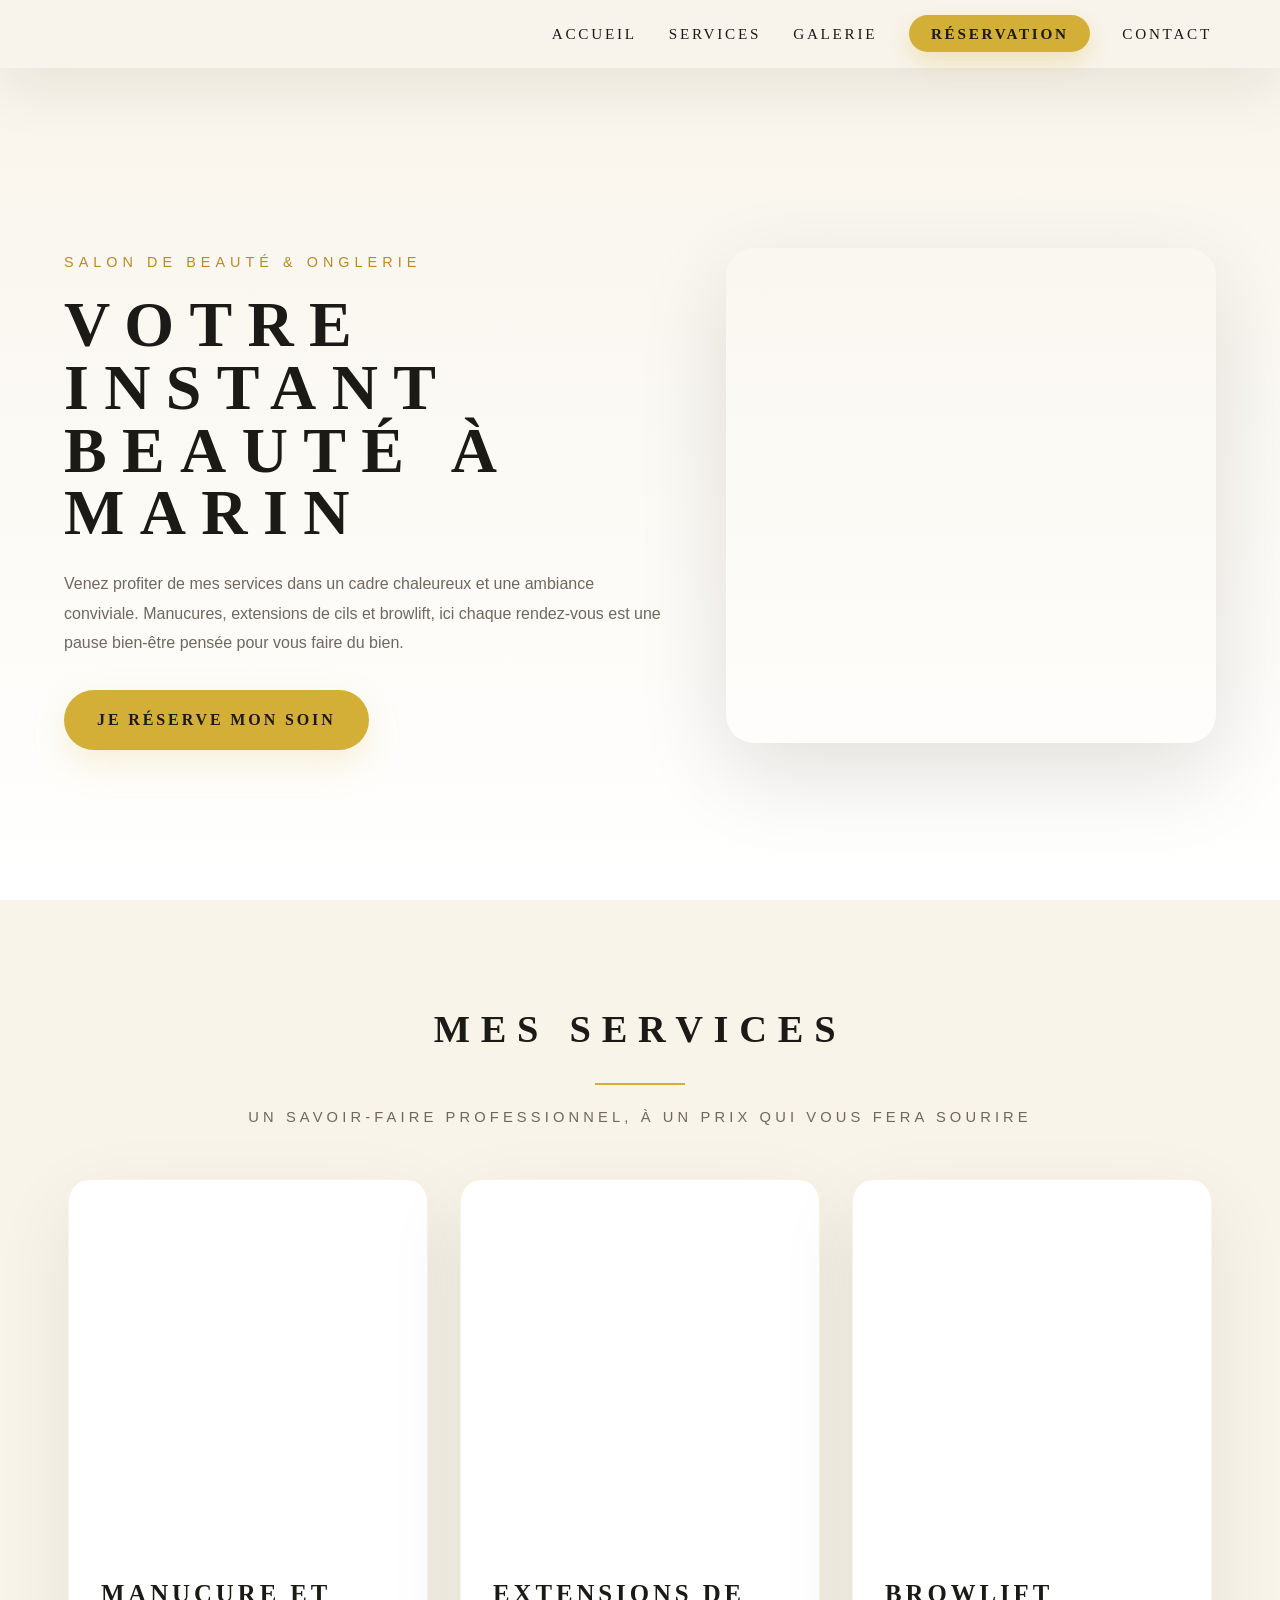
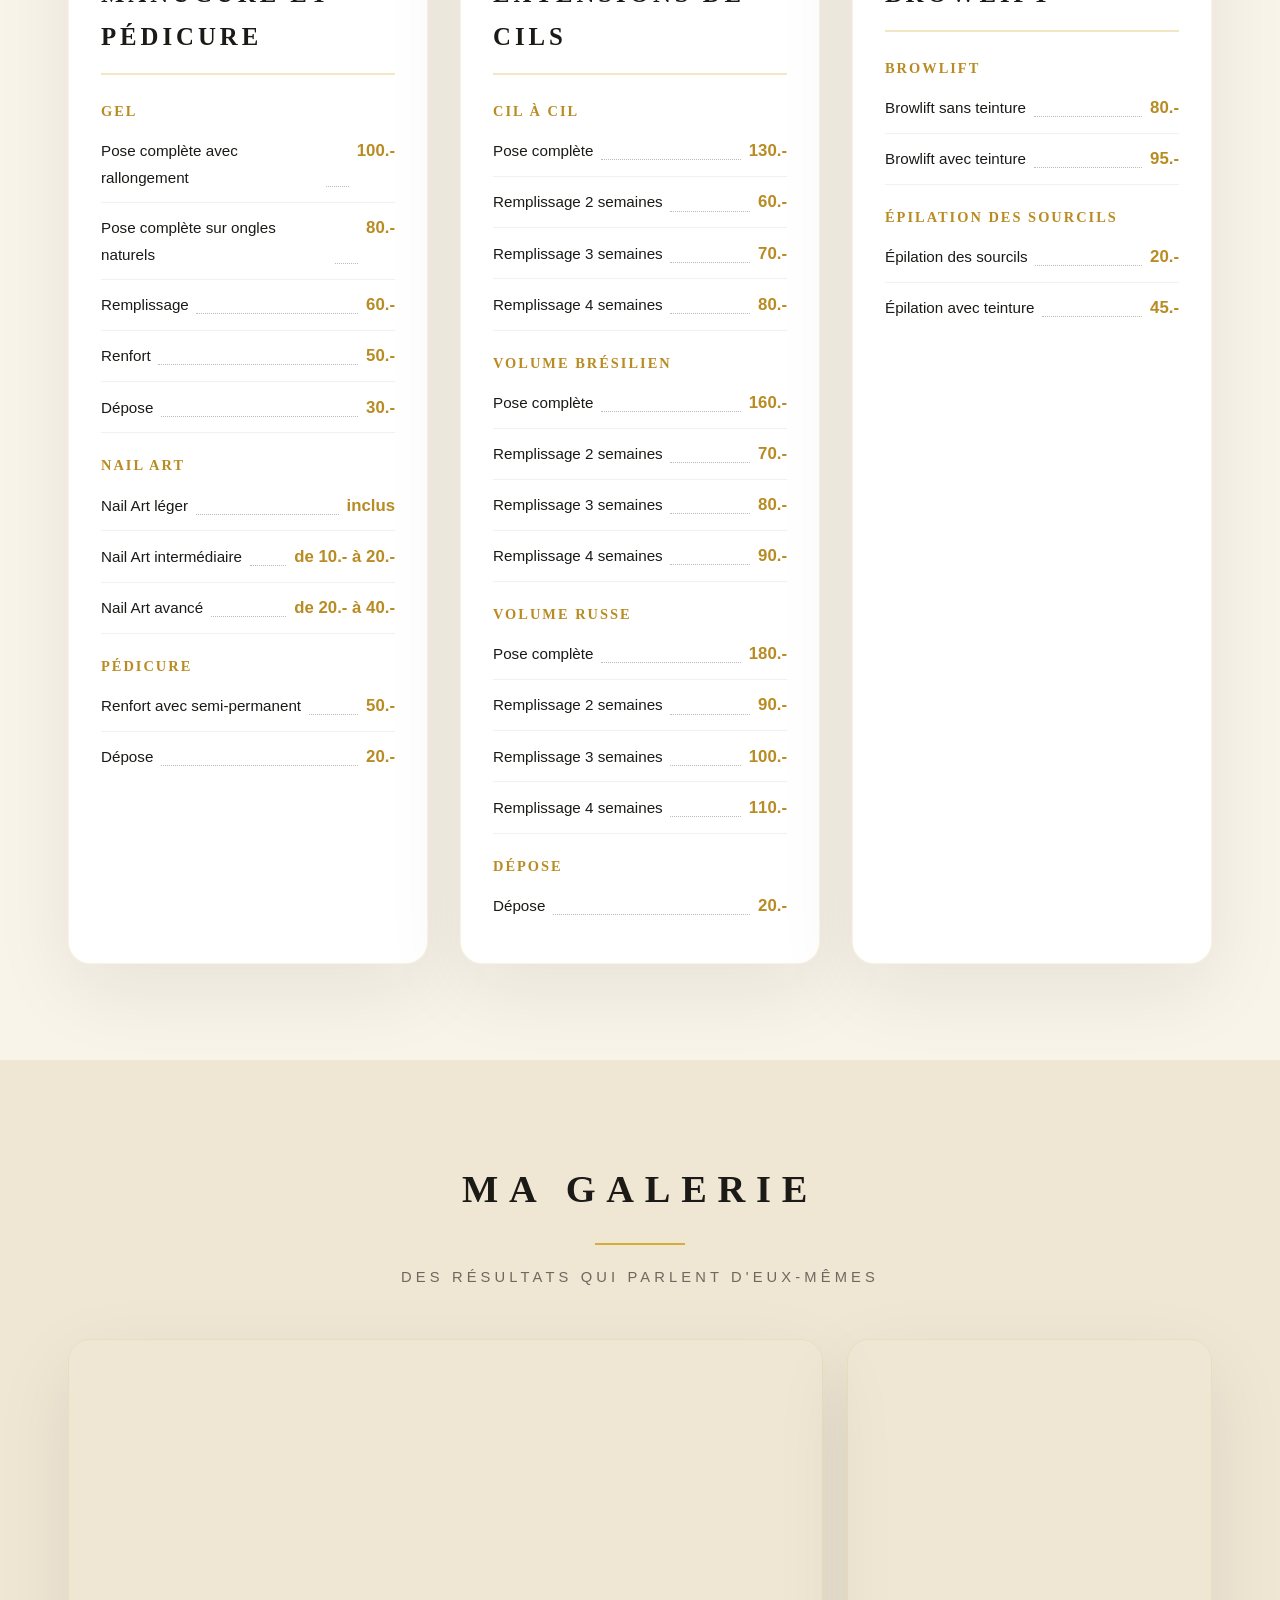
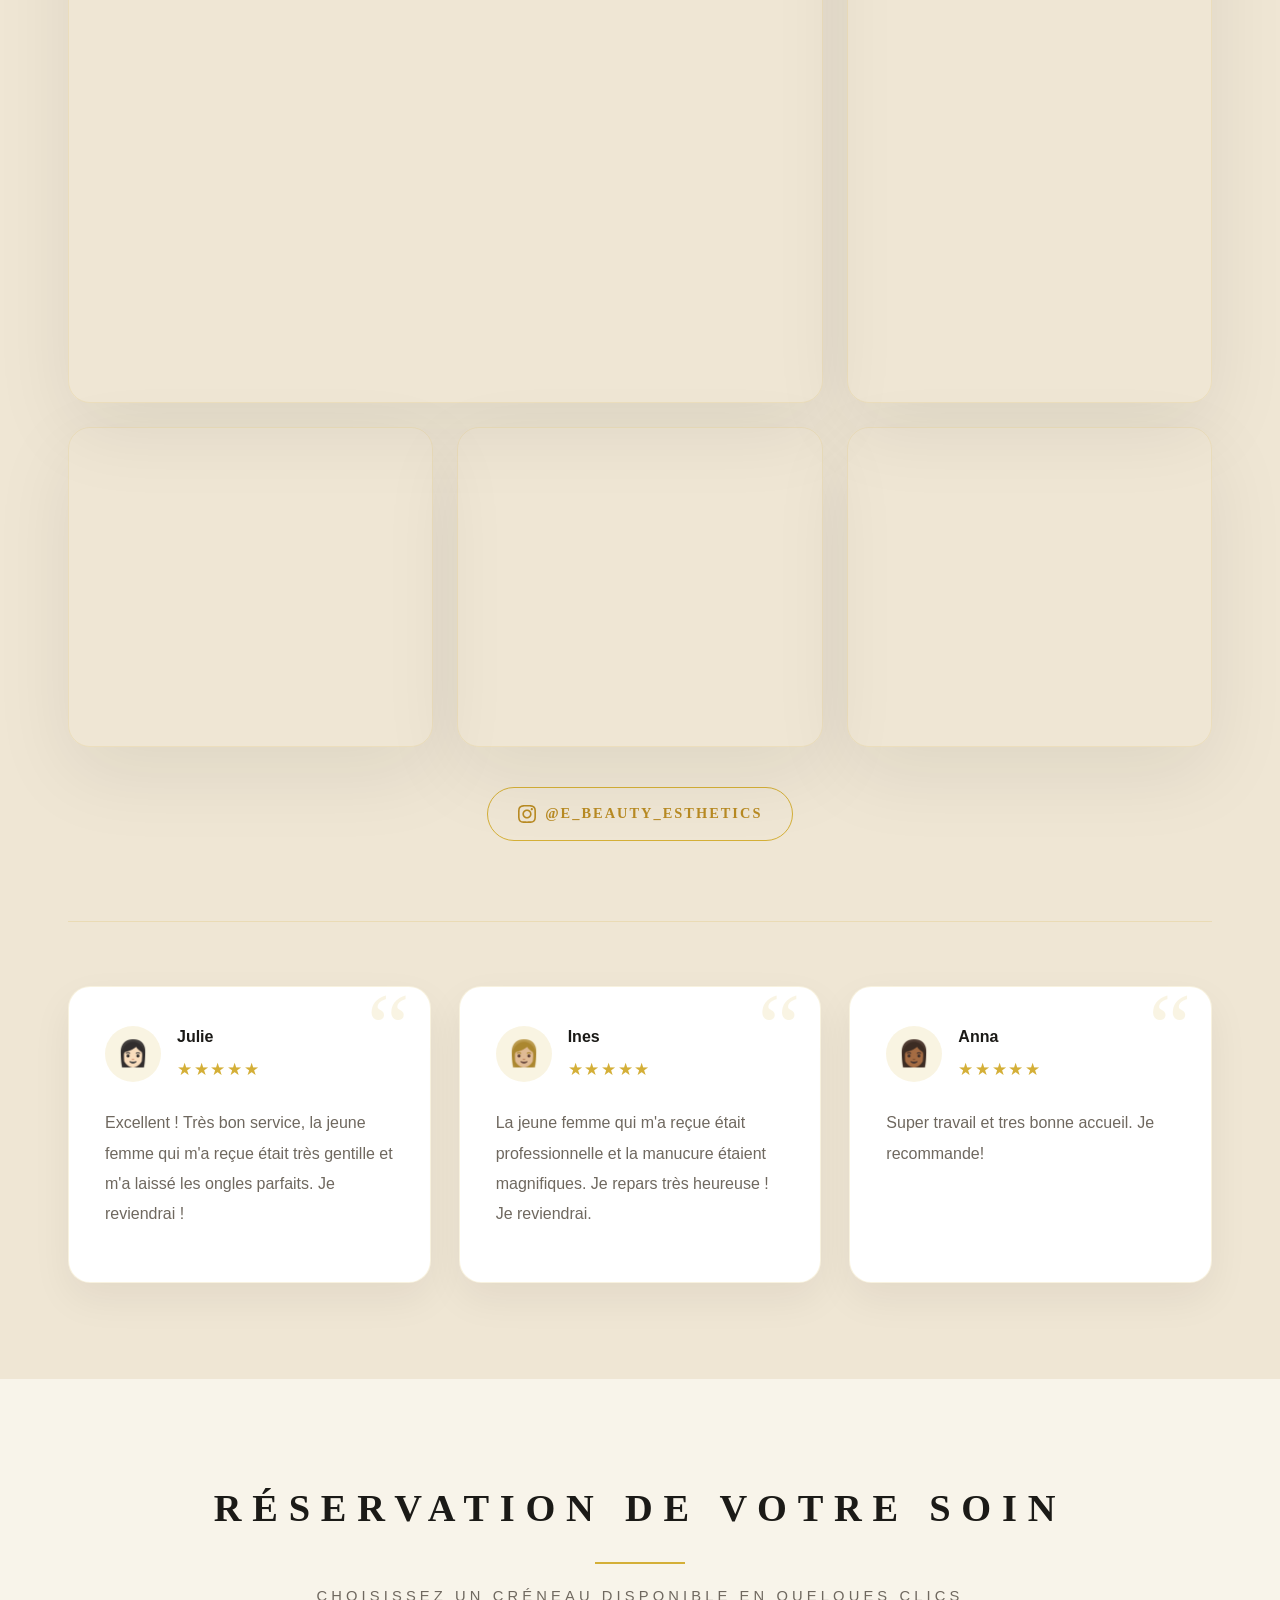
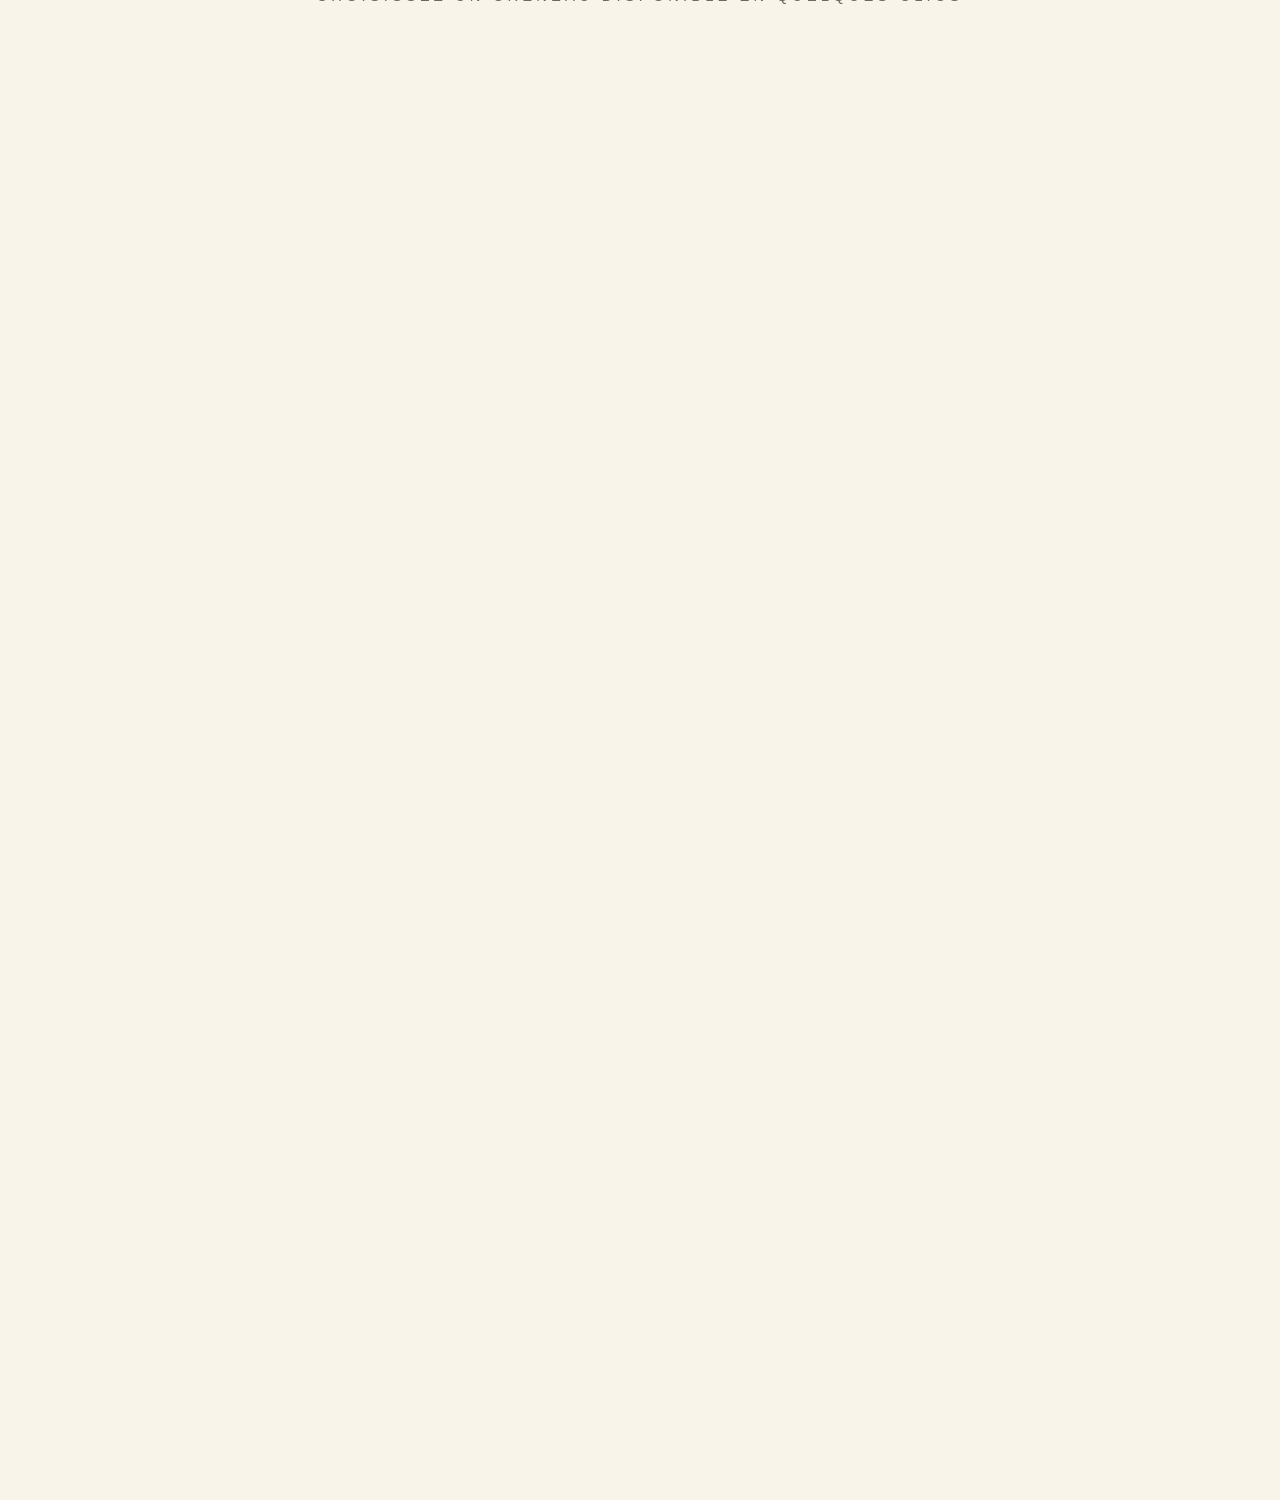
==== commit 4d700cef: "Add files via upload" ====
--- a/index.html
+++ b/index.html
@@ -248,47 +248,47 @@
                 </svg>
                 <span>@e_beauty_esthetics</span>
             </a>
-        </div>
-
-        <div class="google-reviews-wrapper">
-            <div class="sample-reviews">
-                <div class="sample-review-card">
-                    <div class="review-header">
-                        <div class="customer-avatar">👩🏻</div>
-                        <div class="customer-meta">
-                            <div class="customer-name">Julie</div>
-                            <div class="review-stars">★★★★★</div>
-                        </div>
-                    </div>
-                    <p class="review-text">
-                        Excellent ! Très bon service, la jeune femme qui m'a reçue était très gentille et m'a laissé les ongles parfaits. Je reviendrai !
-                    </p>
-                </div>
-
-                <div class="sample-review-card">
-                    <div class="review-header">
-                        <div class="customer-avatar">👩🏼</div>
-                        <div class="customer-meta">
-                            <div class="customer-name">Ines</div>
-                            <div class="review-stars">★★★★★</div>
-                        </div>
-                    </div>
-                    <p class="review-text">
-                        La jeune femme qui m'a reçue était professionnelle et la manucure étaient magnifiques. Je repars très heureuse ! Je reviendrai.
-                    </p>
-                </div>
-
-                <div class="sample-review-card">
-                    <div class="review-header">
-                        <div class="customer-avatar">👩🏾</div>
-                        <div class="customer-meta">
-                            <div class="customer-name">Anna</div>
-                            <div class="review-stars">★★★★★</div>
-                        </div>
-                    </div>
-                    <p class="review-text">
-                        Super travail et tres bonne accueil. Je recommande!
-                    </p>
+
+            <div class="google-reviews-wrapper">
+                <div class="sample-reviews">
+                    <div class="sample-review-card">
+                        <div class="review-header">
+                            <div class="customer-avatar">👩🏻</div>
+                            <div class="customer-meta">
+                                <div class="customer-name">Julie</div>
+                                <div class="review-stars">★★★★★</div>
+                            </div>
+                        </div>
+                        <p class="review-text">
+                            Excellent ! Très bon service, la jeune femme qui m'a reçue était très gentille et m'a laissé les ongles parfaits. Je reviendrai !
+                        </p>
+                    </div>
+
+                    <div class="sample-review-card">
+                        <div class="review-header">
+                            <div class="customer-avatar">👩🏼</div>
+                            <div class="customer-meta">
+                                <div class="customer-name">Ines</div>
+                                <div class="review-stars">★★★★★</div>
+                            </div>
+                        </div>
+                        <p class="review-text">
+                            La jeune femme qui m'a reçue était professionnelle et la manucure étaient magnifiques. Je repars très heureuse ! Je reviendrai.
+                        </p>
+                    </div>
+
+                    <div class="sample-review-card">
+                        <div class="review-header">
+                            <div class="customer-avatar">👩🏾</div>
+                            <div class="customer-meta">
+                                <div class="customer-name">Anna</div>
+                                <div class="review-stars">★★★★★</div>
+                            </div>
+                        </div>
+                        <p class="review-text">
+                            Super travail et tres bonne accueil. Je recommande!
+                        </p>
+                    </div>
                 </div>
             </div>
         </div>
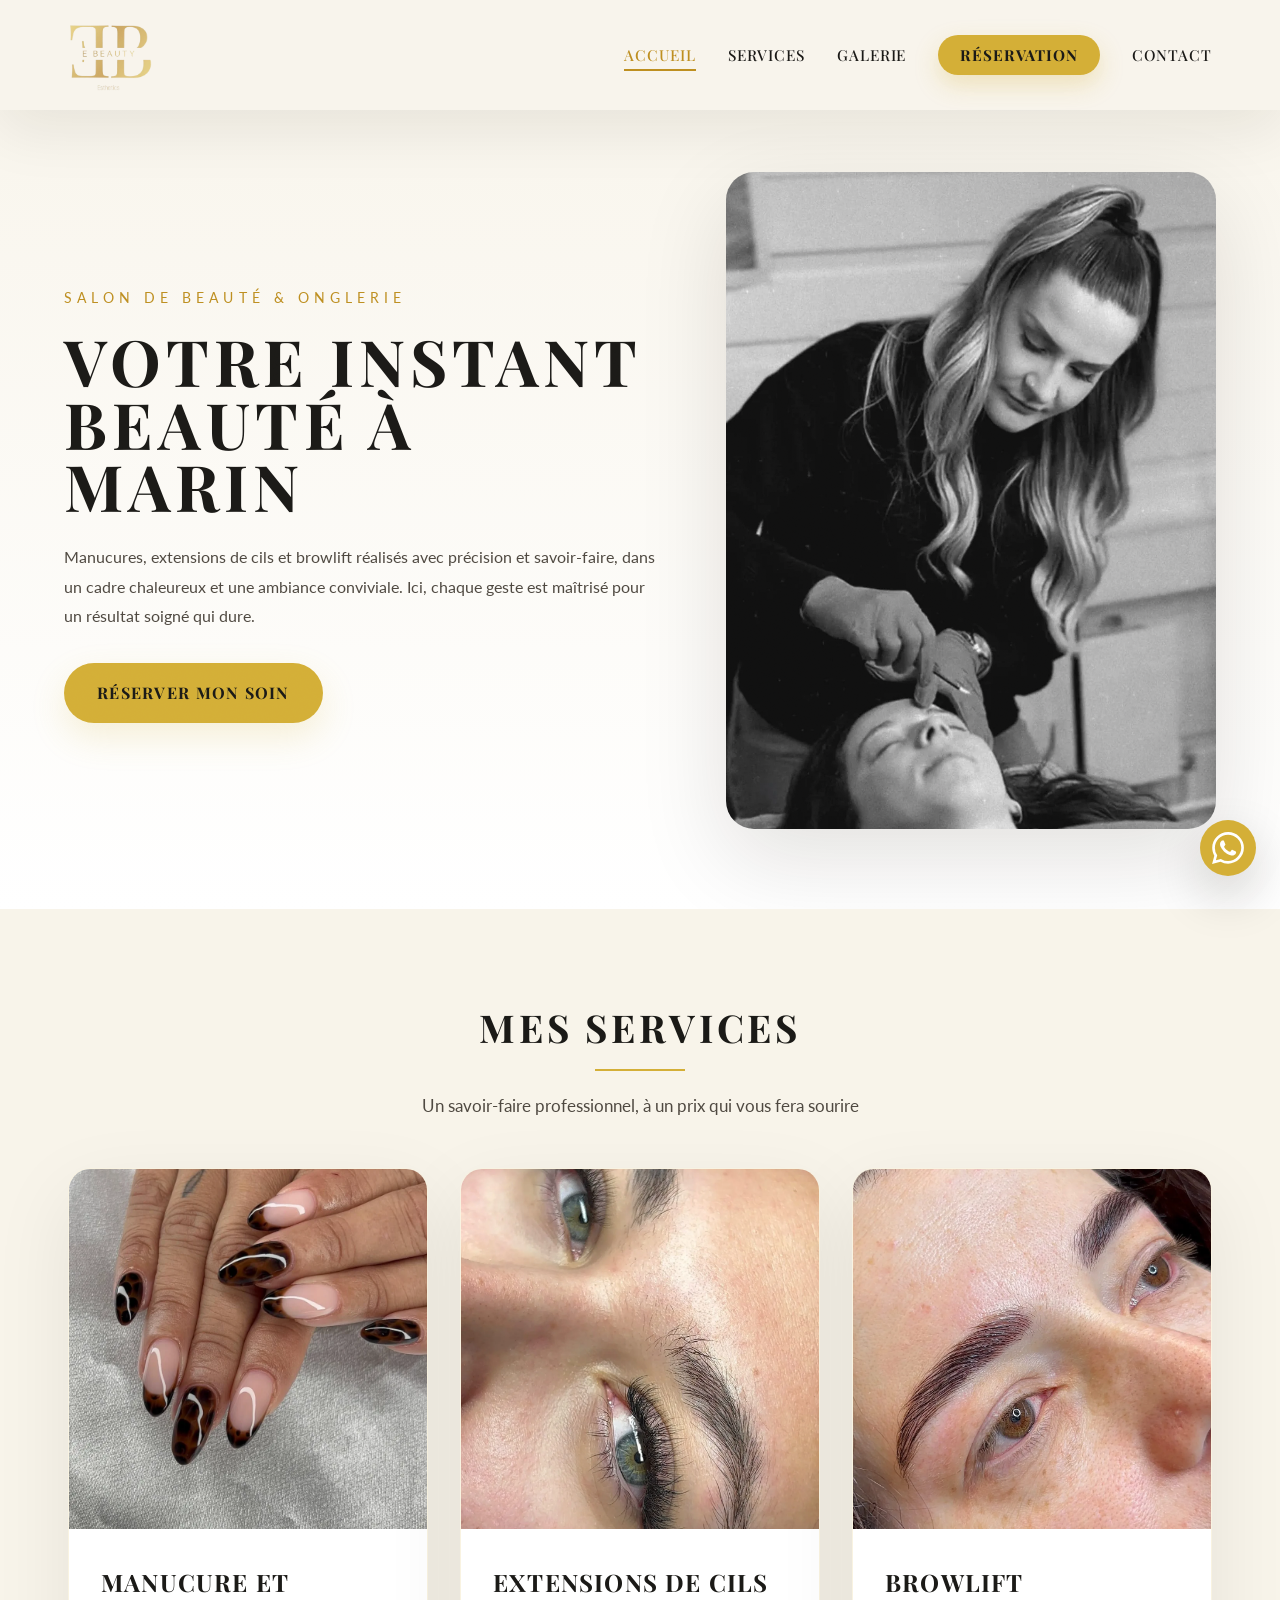
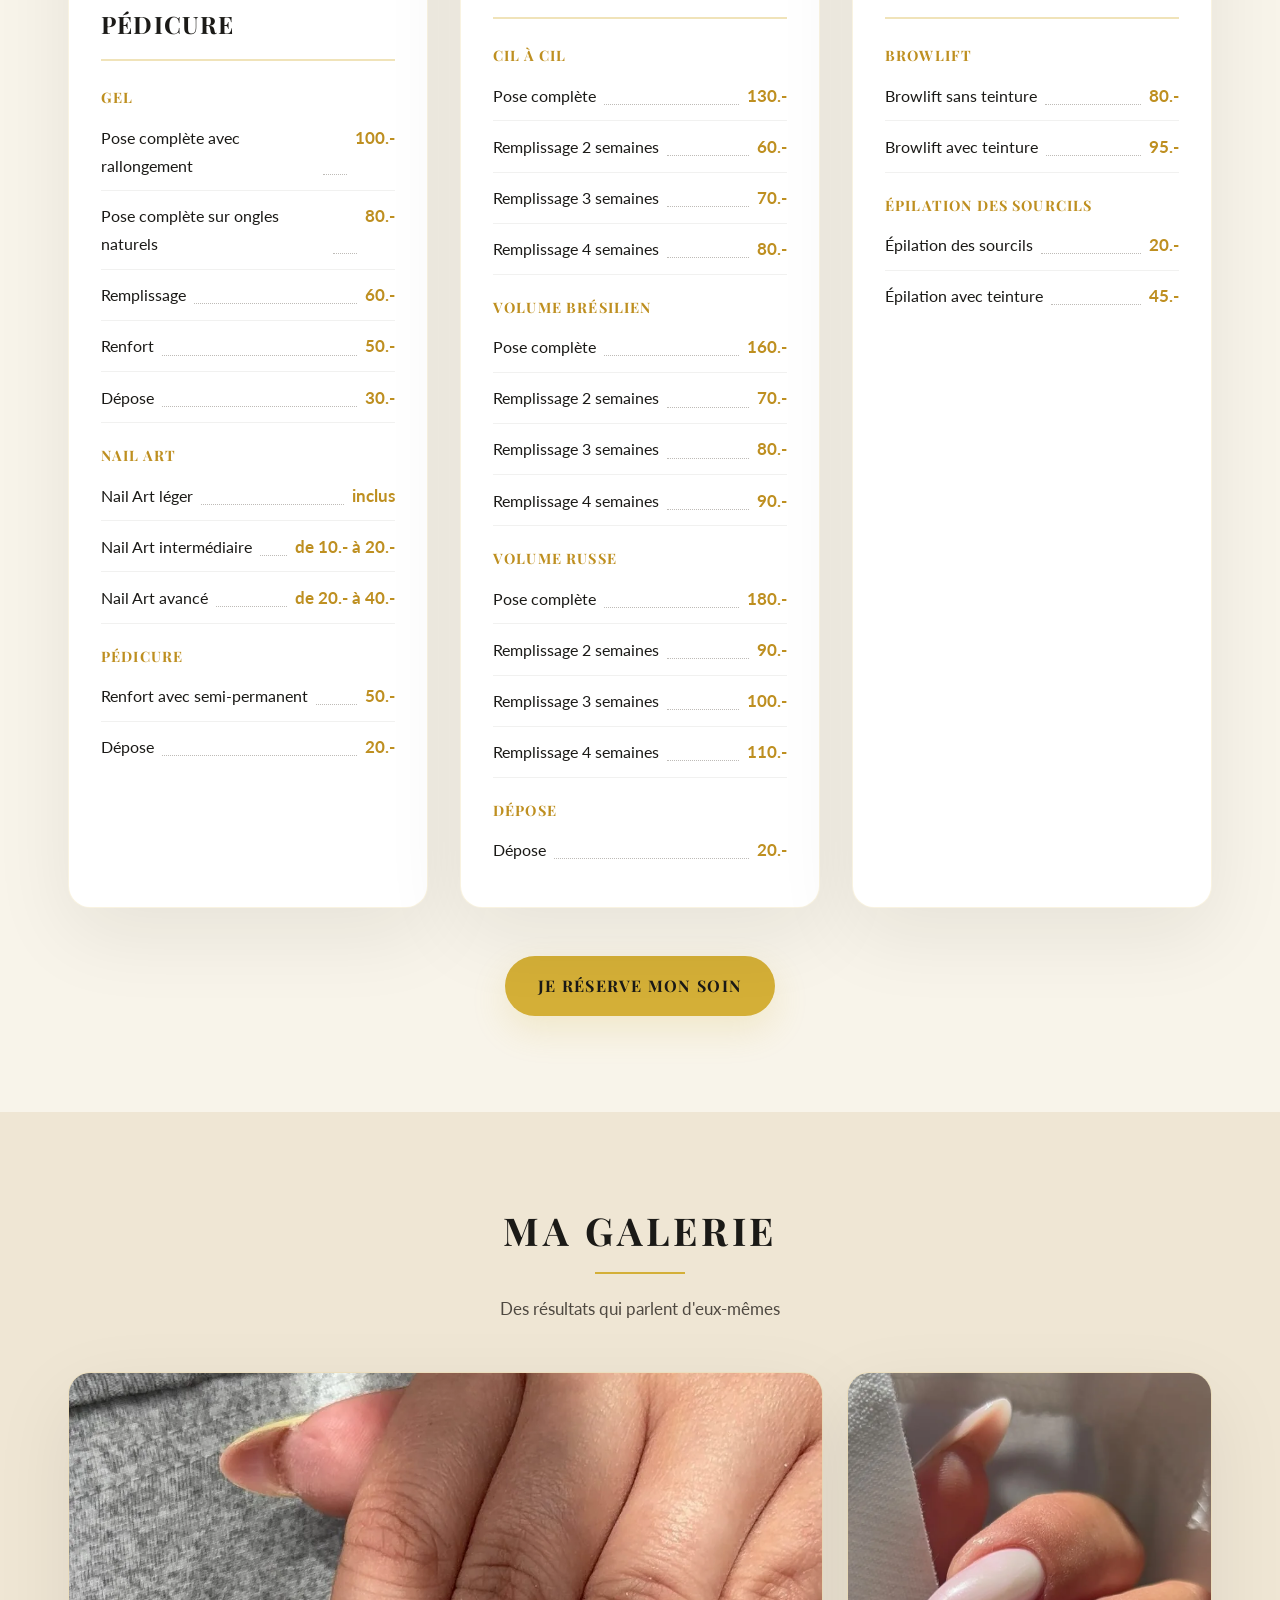
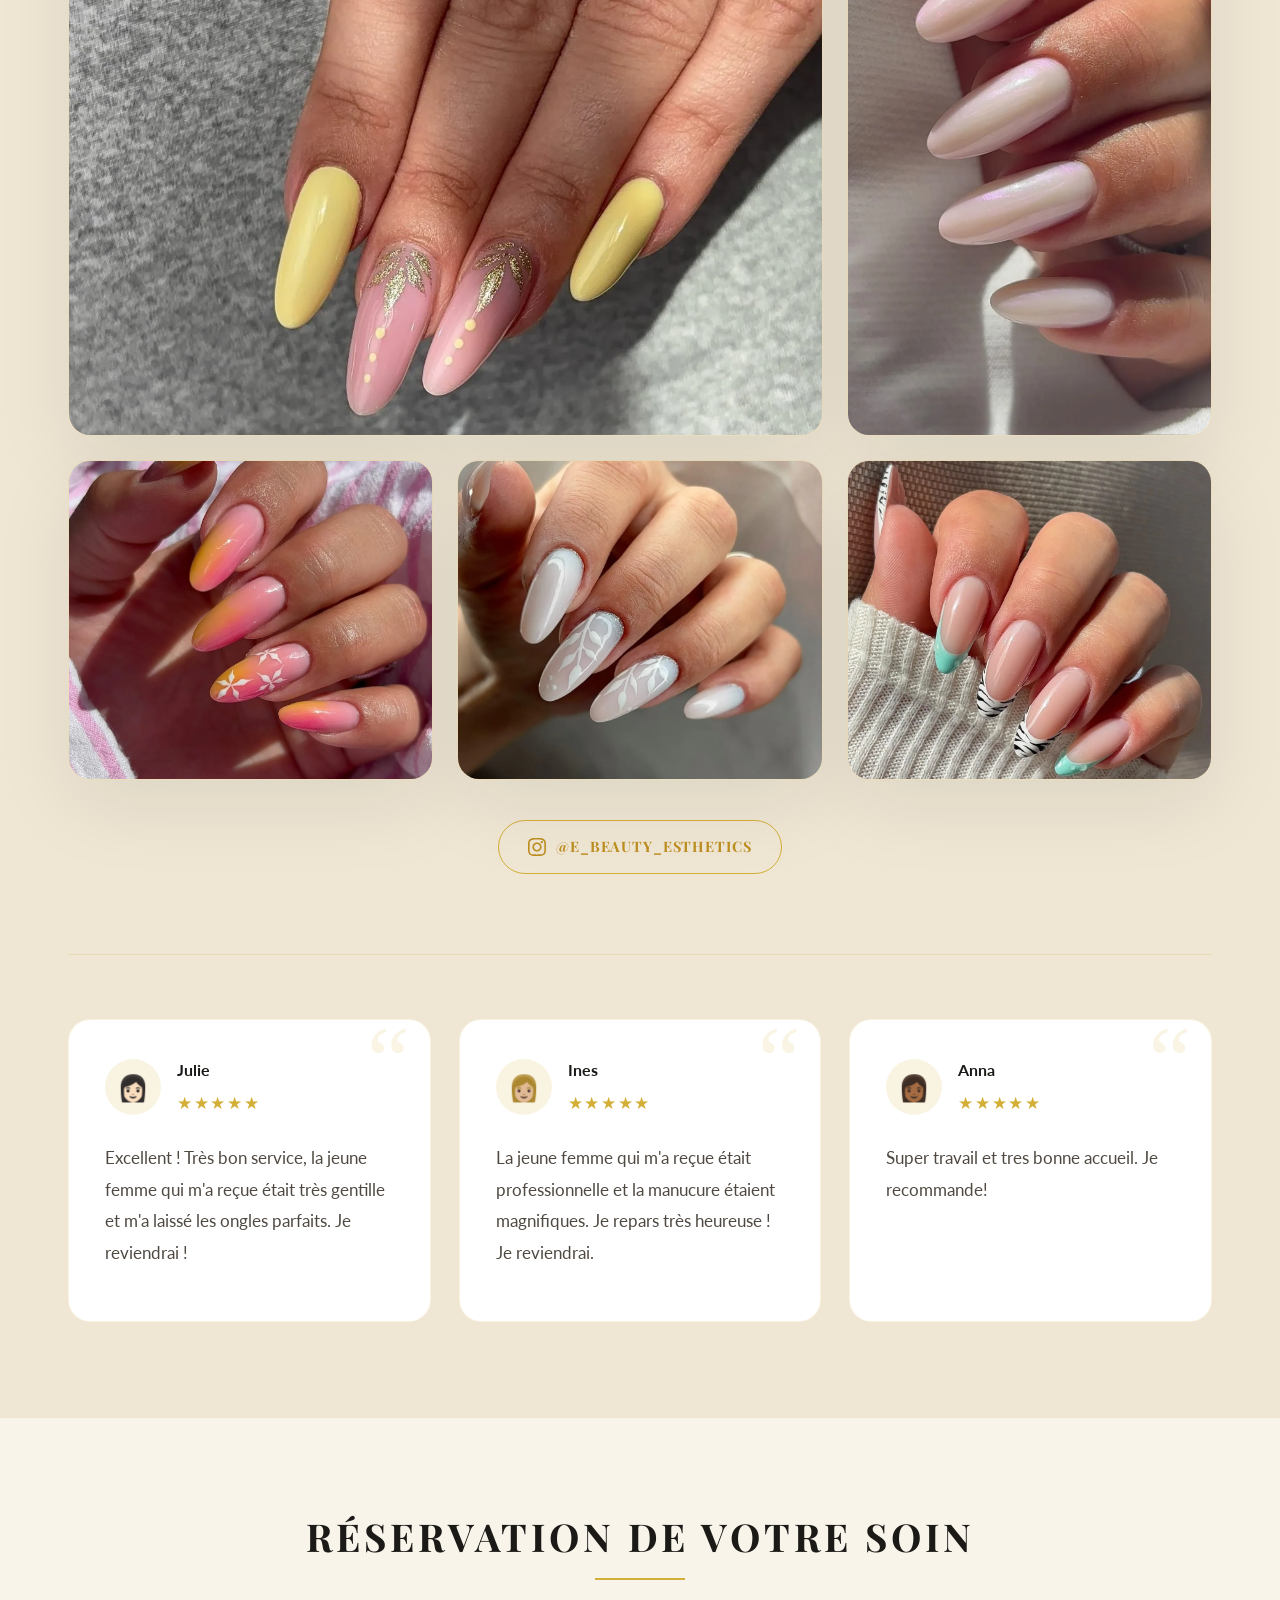
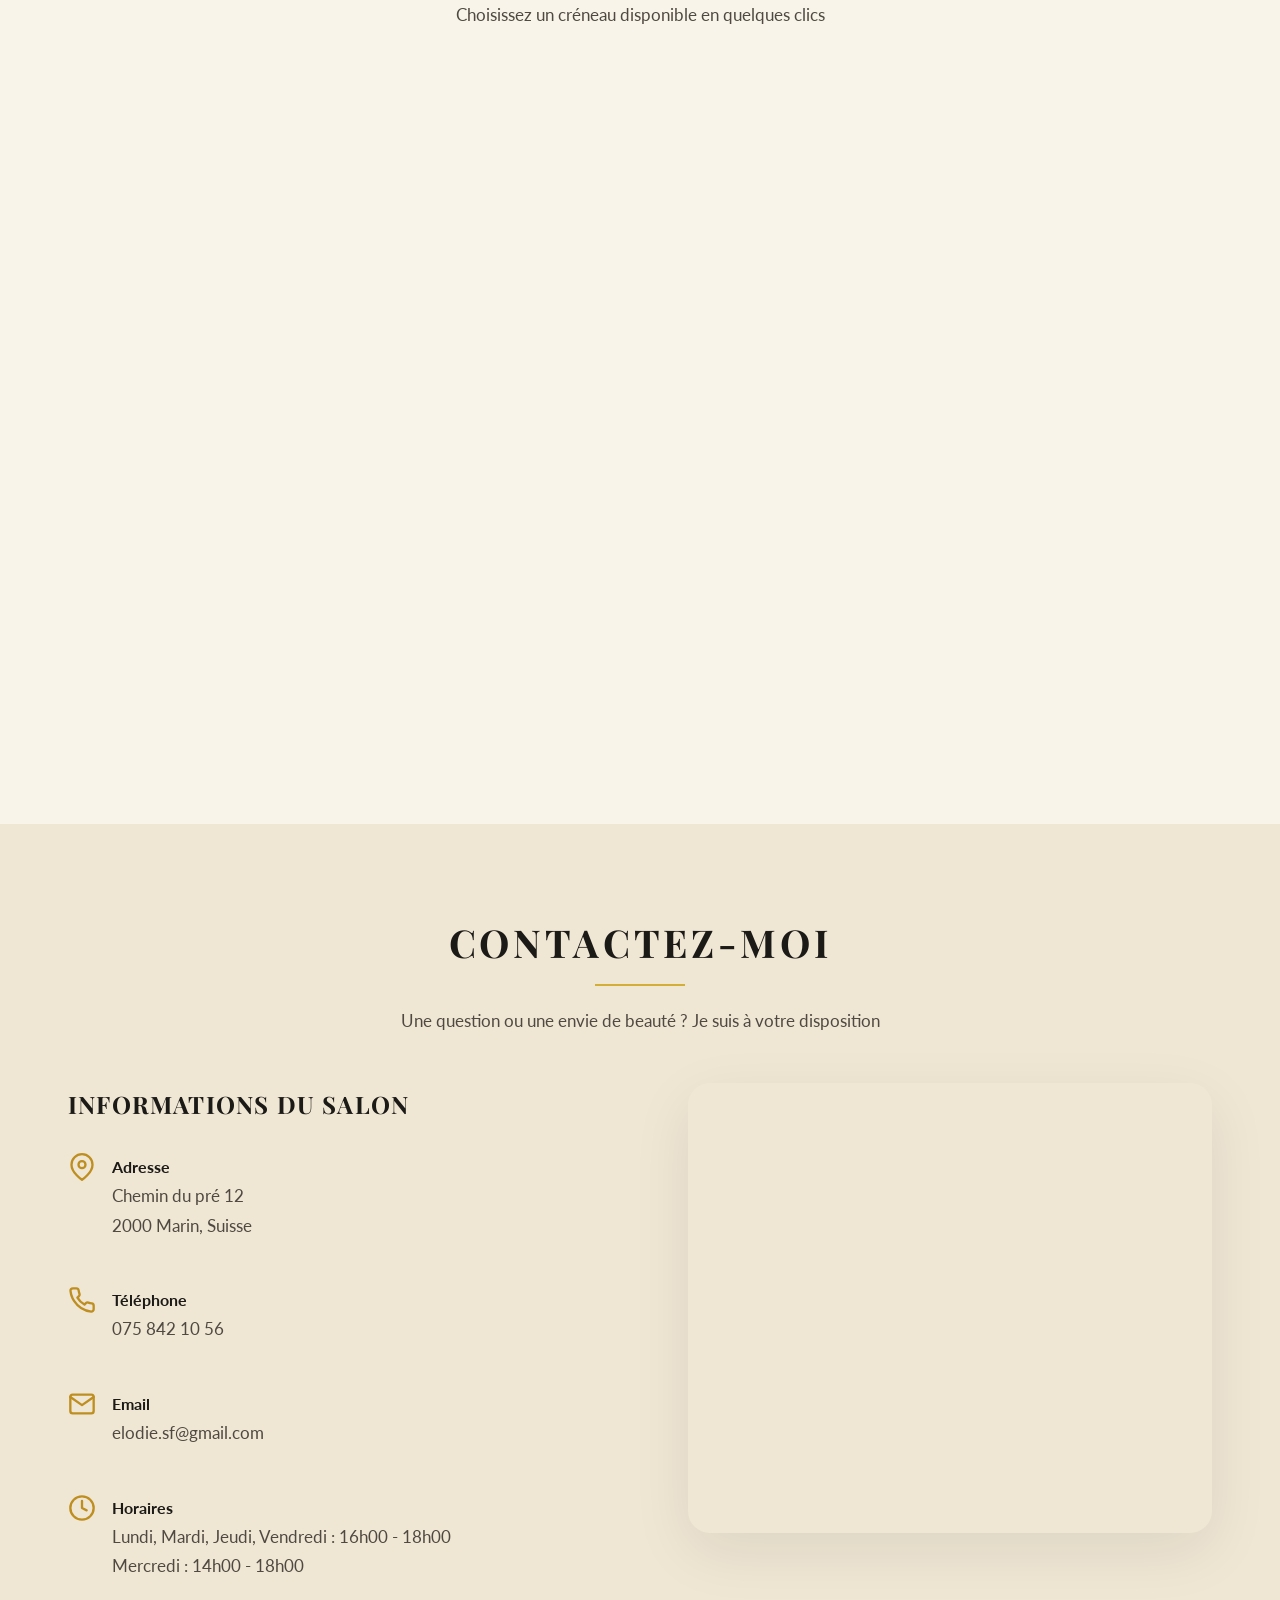
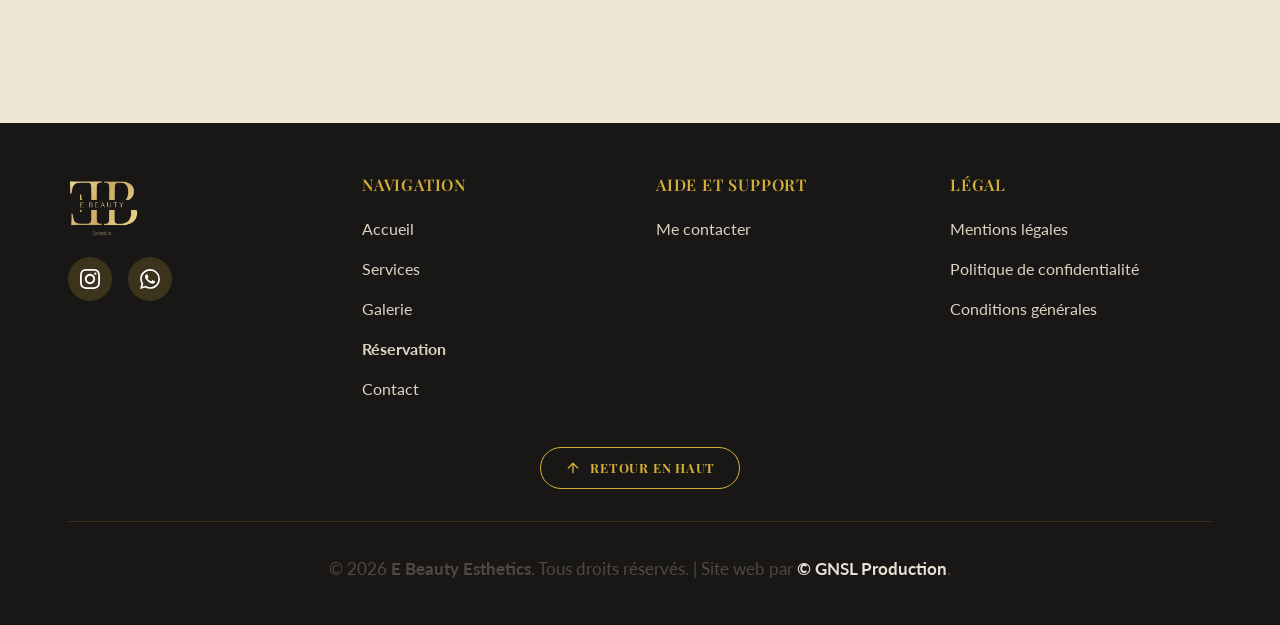
==== commit 0d660ce9: "Add files via upload" ====
--- a/index.html
+++ b/index.html
@@ -3,11 +3,16 @@
 <head>
     <meta charset="UTF-8">
 
-    <link rel="icon" type="image/png" href="assets/images/logo1.png">
-
+    <link rel="icon" type="image/x-icon" href="assets/images/favicon.ico">
+    <link rel="icon" type="image/png" sizes="16x16" href="assets/images/favicon-16.png">
+    <link rel="icon" type="image/png" sizes="32x32" href="assets/images/favicon-32.png">
+    <link rel="icon" type="image/png" sizes="192x192" href="assets/images/favicon-192.png">
+    <link rel="apple-touch-icon" sizes="180x180" href="assets/images/apple-touch-icon.png">
+    <link rel="manifest" href="site.webmanifest">
+    <meta name="theme-color" content="#D4AF37">
 
     <meta name="viewport" content="width=device-width, initial-scale=1.0">
-    <meta name="description" content="E Beauty Esthtics Marin - Ongles sains sans toxiques, service express 40 minutes pour professionnels, manucure, pédicure, soins de beauté, sourcils et épilation.">
+    <meta name="description" content="E Beauty Esthetics - Salon de beauté et onglerie à Marin-Epagnier">
     <meta name="keywords" content="ongles Marin, manucure Marin, pédicure Marin, sourcils Marin, épilation Marin, ongles sains, service express">
 
     <title>E Beauty Esthetics | Salon de beauté et Onglerie à Marin-Epagnier</title>
@@ -19,11 +24,27 @@
 </head>
 
 <body>
+    <!-- Sprite d'icônes partagé : évite de dupliquer les mêmes chemins SVG
+         (Instagram, WhatsApp) dans le header, le footer et le bouton flottant. -->
+    <svg style="display:none" aria-hidden="true">
+        <symbol id="icon-instagram" viewBox="0 0 24 24">
+            <path d="M12 2.163c3.204 0 3.584.012 4.85.07 3.252.148 4.771 1.691 4.919 4.919.058 1.265.069 1.645.069 4.849 0 3.205-.012 3.584-.069 4.849-.149 3.225-1.664 4.771-4.919 4.919-1.266.058-1.644.07-4.85.07-3.204 0-3.584-.012-4.849-.07-3.26-.149-4.771-1.699-4.919-4.92-.058-1.265-.07-1.644-.07-4.849 0-3.204.013-3.583.07-4.849.149-3.227 1.664-4.771 4.919-4.919 1.266-.057 1.645-.069 4.849-.069zm0-2.163c-3.259 0-3.667.014-4.947.072-4.358.2-6.78 2.618-6.98 6.98-.059 1.281-.073 1.689-.073 4.948 0 3.259.014 3.668.072 4.948.2 4.358 2.618 6.78 6.98 6.98 1.281.058 1.689.072 4.948.072 3.259 0 3.668-.014 4.948-.072 4.354-.2 6.782-2.618 6.979-6.98.059-1.28.073-1.689.073-4.948 0-3.259-.014-3.667-.072-4.947-.196-4.354-2.617-6.78-6.979-6.98-1.281-.059-1.69-.073-4.949-.073zm0 5.838c-3.403 0-6.162 2.759-6.162 6.162s2.759 6.163 6.162 6.163 6.162-2.759 6.162-6.163c0-3.403-2.759-6.162-6.162-6.162zm0 10.162c-2.209 0-4-1.79-4-4 0-2.209 1.791-4 4-4s4 1.791 4 4c0 2.21-1.791 4-4 4zm6.406-11.845c-.796 0-1.441.645-1.441 1.44s.645 1.44 1.441 1.44c.795 0 1.439-.645 1.439-1.44s-.644-1.44-1.439-1.44z"/>
+        </symbol>
+        <symbol id="icon-whatsapp" viewBox="0 0 24 24">
+            <path d="M17.472 14.382c-.297-.149-1.758-.867-2.03-.967-.273-.099-.471-.148-.67.15-.197.297-.767.966-.94 1.164-.173.199-.347.223-.644.075-.297-.15-1.255-.463-2.39-1.475-.883-.788-1.48-1.761-1.653-2.059-.173-.297-.018-.458.13-.606.134-.133.298-.347.446-.52.149-.174.198-.298.298-.497.099-.198.05-.371-.025-.52-.075-.149-.669-1.612-.916-2.207-.242-.579-.487-.5-.669-.51-.173-.008-.371-.01-.57-.01-.198 0-.52.074-.792.372-.272.297-1.04 1.016-1.04 2.479 0 1.462 1.065 2.875 1.213 3.074.149.198 2.096 3.2 5.077 4.487.709.306 1.262.489 1.694.625.712.227 1.36.195 1.871.118.571-.085 1.758-.719 2.006-1.413.248-.694.248-1.289.173-1.413-.074-.124-.272-.198-.57-.347m-5.421 7.403h-.004a9.87 9.87 0 01-5.031-1.378l-.361-.214-3.741.982.998-3.648-.235-.374a9.86 9.86 0 01-1.51-5.26c.001-5.45 4.436-9.884 9.888-9.884 2.64 0 5.122 1.03 6.988 2.898a9.825 9.825 0 012.893 6.994c-.003 5.45-4.437 9.884-9.885 9.884m8.413-18.297A11.815 11.815 0 0012.05 0C5.495 0 .16 5.335.157 11.892c0 2.096.547 4.142 1.588 5.945L.057 24l6.305-1.654a11.882 11.882 0 005.683 1.448h.005c6.554 0 11.89-5.335 11.893-11.893a11.821 11.821 0 00-3.48-8.413z"/>
+        </symbol>
+    </svg>
+
+    <a href="#main-content" class="skip-link">Aller au contenu principal</a>
+
     <!-- Header -->
     <header id="header">
         <nav class="container">
             <a href="index.html" class="logo">
-                <img src="assets/images/logo1.png" alt="E Beauty Esthetics - Salon d'ongles élégant à Marin">
+                <picture>
+                    <source srcset="assets/images/logo.webp" type="image/webp">
+                    <img src="assets/images/logo.png" width="499" height="499" alt="E Beauty Esthetics - Salon d'ongles élégant à Marin">
+                </picture>
             </a>
             <ul class="nav-links" id="navLinks">
                 <li><a href="#accueil" class="nav-text">Accueil</a></li>
@@ -31,6 +52,14 @@
                 <li><a href="#galerie" class="nav-text">Galerie</a></li>
                 <li><a href="#reservation" class="nav-text nav-cta"><strong>Réservation</strong></a></li>
                 <li><a href="#contact" class="nav-text">Contact</a></li>
+                <li class="nav-social">
+                    <a href="https://www.instagram.com/e_beauty_esthetics/" target="_blank" rel="noopener noreferrer" aria-label="Instagram">
+                        <svg width="20" height="20" fill="currentColor"><use href="#icon-instagram"></use></svg>
+                    </a>
+                    <a href="https://wa.me/41765251310" target="_blank" rel="noopener noreferrer" aria-label="WhatsApp">
+                        <svg width="20" height="20" fill="currentColor"><use href="#icon-whatsapp"></use></svg>
+                    </a>
+                </li>
             </ul>
             <button class="mobile-menu-btn" id="mobileMenuBtn" aria-label="Ouvrir le menu" aria-expanded="false" aria-controls="navLinks">
                 <span></span>
@@ -41,18 +70,22 @@
     </header>
     <div class="nav-overlay" id="navOverlay"></div>
 
+    <main id="main-content">
     <!-- Hero Section -->
     <section id="accueil" class="hero">
         <div class="container hero-content">
             <div class="hero-text">
                 <p class="subtitle">Salon de beauté & onglerie</p>
                 <h1>Votre instant beauté à Marin</h1>
-                <p class="description">Venez profiter de mes services dans un cadre chaleureux et une ambiance conviviale. Manucures, extensions de cils et browlift, ici chaque rendez-vous est une pause bien-être pensée pour vous faire du bien.</p>
-
-                <a href="#reservation" class="cta-button">Je réserve mon soin</a>
+                <p class="description">Manucures, extensions de cils et browlift réalisés avec précision et savoir-faire, dans un cadre chaleureux et une ambiance conviviale. Ici, chaque geste est maîtrisé pour un résultat soigné qui dure.</p>
+
+                <a href="#reservation" class="cta-button">Réserver mon soin</a>
             </div>
             <div class="hero-image">
-                <img src="assets/images/accueil.png" alt="E Beauty Esthetics - Salon d'ongles élégant à Marin">
+                <picture>
+                    <source srcset="assets/images/accueil.webp" type="image/webp">
+                    <img src="assets/images/accueil.png" width="918" height="1231" alt="E Beauty Esthetics - Salon d'ongles élégant à Marin" fetchpriority="high">
+                </picture>
             </div>
         </div>
     </section>
@@ -61,7 +94,7 @@
     <section id="services" class="section">
         <div class="container">
             <div class="section-header">
-                <h2>Mes Services</h2>
+                <h2><span class="reveal-text">Mes Services</span></h2>
                 <div class="line"></div>
                 <p>Un savoir-faire professionnel, à un prix qui vous fera sourire</p>
             </div>
@@ -70,7 +103,10 @@
                 <!-- Manucure/Pédicure -->
                 <div class="service-card">
                     <div class="service-image">
-                        <img src="assets/images/services/manucure.png" alt="Manucure - E Beauty Esthetics Marin">
+                        <picture>
+                            <source srcset="assets/images/services/manucure.webp" type="image/webp">
+                            <img src="assets/images/services/manucure.png" width="924" height="1231" alt="Manucure - E Beauty Esthetics Marin" loading="lazy">
+                        </picture>
                     </div>
                     <div class="service-content">
                         <h3>Manucure et Pédicure</h3>
@@ -123,7 +159,10 @@
                 <!-- Extensions de cils -->
                 <div class="service-card">
                     <div class="service-image">
-                        <img src="assets/images/services/extensions-de-cils.jpg" alt="Lashes - E Beauty Esthetics Marin">
+                        <picture>
+                            <source srcset="assets/images/services/extensions-de-cils.webp" type="image/webp">
+                            <img src="assets/images/services/extensions-de-cils.jpg" width="1180" height="2095" alt="Lashes - E Beauty Esthetics Marin" loading="lazy">
+                        </picture>
                     </div>
                     <div class="service-content">
                         <h3>Extensions de cils</h3>
@@ -189,7 +228,10 @@
                 <!-- Browlift -->
                 <div class="service-card">
                     <div class="service-image">
-                        <img src="assets/images/services/browlift.jpg" alt="Brow lift - E Beauty Esthetics Marin">
+                        <picture>
+                            <source srcset="assets/images/services/browlift.webp" type="image/webp">
+                            <img src="assets/images/services/browlift.jpg" width="1179" height="1149" alt="Brow lift - E Beauty Esthetics Marin" loading="lazy">
+                        </picture>
                     </div>
                     <div class="service-content">
                         <h3>Browlift</h3>
@@ -213,6 +255,10 @@
                         </div>
                     </div>
                 </div>
+            </div>
+
+            <div class="services-cta">
+                <a href="#reservation" class="cta-button">Je réserve mon soin</a>
             </div>
         </div>
     </section>
@@ -221,37 +267,50 @@
     <section id="galerie" class="section section-bg-gray">
         <div class="container">
             <div class="section-header">
-                <h2>Ma galerie</h2>
+                <h2><span class="reveal-text">Ma galerie</span></h2>
                 <div class="line"></div>
                 <p>Des résultats qui parlent d'eux-mêmes</p>
             </div>
             <div class="gallery-grid">
-                <div class="gallery-item">
-                    <img src="assets/images/galerie/manucure1.jpg" alt="Manucure" loading="lazy">
-                </div>
-                <div class="gallery-item">
-                    <img src="assets/images/galerie/manucure2.jpg" alt="Manucure" loading="lazy">
-                </div>
-                <div class="gallery-item">
-                    <img src="assets/images/galerie/manucure3.jpg" alt="Manucure" loading="lazy">
-                </div>
-                <div class="gallery-item">
-                    <img src="assets/images/galerie/manucure4.jpg" alt="Manucure" loading="lazy">
-                </div>
-                <div class="gallery-item">
-                    <img src="assets/images/galerie/manucure5.jpg" alt="Manucure" loading="lazy">
-                </div>
-            </div>
-            <a href="https://www.instagram.com/e_beauty_esthetics/" target="_blank" class="instagram-cta">
-                <svg xmlns="http://www.w3.org/2000/svg" width="18" height="18" viewBox="0 0 24 24" fill="currentColor">
-                    <path d="M12 2.163c3.204 0 3.584.012 4.85.07 3.252.148 4.771 1.691 4.919 4.919.058 1.265.069 1.645.069 4.849 0 3.205-.012 3.584-.069 4.849-.149 3.225-1.664 4.771-4.919 4.919-1.266.058-1.644.07-4.85.07-3.204 0-3.584-.012-4.849-.07-3.26-.149-4.771-1.699-4.919-4.92-.058-1.265-.07-1.644-.07-4.849 0-3.204.013-3.583.07-4.849.149-3.227 1.664-4.771 4.919-4.919 1.266-.057 1.645-.069 4.849-.069zm0-2.163c-3.259 0-3.667.014-4.947.072-4.358.2-6.78 2.618-6.98 6.98-.059 1.281-.073 1.689-.073 4.948 0 3.259.014 3.668.072 4.948.2 4.358 2.618 6.78 6.98 6.98 1.281.058 1.689.072 4.948.072 3.259 0 3.668-.014 4.948-.072 4.354-.2 6.782-2.618 6.979-6.98.059-1.28.073-1.689.073-4.948 0-3.259-.014-3.667-.072-4.947-.196-4.354-2.617-6.78-6.979-6.98-1.281-.059-1.69-.073-4.949-.073zm0 5.838c-3.403 0-6.162 2.759-6.162 6.162s2.759 6.163 6.162 6.163 6.162-2.759 6.162-6.163c0-3.403-2.759-6.162-6.162-6.162zm0 10.162c-2.209 0-4-1.79-4-4 0-2.209 1.791-4 4-4s4 1.791 4 4c0 2.21-1.791 4-4 4zm6.406-11.845c-.796 0-1.441.645-1.441 1.44s.645 1.44 1.441 1.44c.795 0 1.439-.645 1.439-1.44s-.644-1.44-1.439-1.44z"/>
-                </svg>
+                <button type="button" class="gallery-item" data-full="assets/images/galerie/manucure1.jpg" data-caption="Manucure jaune et rose pastel avec nail art doré en forme de feuille" aria-label="Agrandir : manucure jaune pastel avec nail art doré en forme de feuille sur fond nude">
+                    <picture>
+                        <source srcset="assets/images/galerie/manucure1.webp" type="image/webp">
+                        <img src="assets/images/galerie/manucure1.jpg" width="1179" height="1474" alt="Manucure jaune et rose pastel avec nail art doré en forme de feuille" loading="lazy">
+                    </picture>
+                </button>
+                <button type="button" class="gallery-item" data-full="assets/images/galerie/manucure2.jpg" data-caption="Manucure nude nacré effet lait, ongles en forme d'amande allongée" aria-label="Agrandir : manucure nude nacré effet lait, ongles en forme d'amande allongée">
+                    <picture>
+                        <source srcset="assets/images/galerie/manucure2.webp" type="image/webp">
+                        <img src="assets/images/galerie/manucure2.jpg" width="1179" height="1474" alt="Manucure nude nacré effet lait, ongles en forme d'amande allongée" loading="lazy">
+                    </picture>
+                </button>
+                <button type="button" class="gallery-item" data-full="assets/images/galerie/manucure3.jpg" data-caption="Manucure dégradé rose-orange façon coucher de soleil avec nail art fleur blanche" aria-label="Agrandir : manucure dégradé rose-orange façon coucher de soleil avec nail art fleur blanche">
+                    <picture>
+                        <source srcset="assets/images/galerie/manucure3.webp" type="image/webp">
+                        <img src="assets/images/galerie/manucure3.jpg" width="1179" height="1474" alt="Manucure dégradé rose-orange façon coucher de soleil avec nail art fleur blanche" loading="lazy">
+                    </picture>
+                </button>
+                <button type="button" class="gallery-item" data-full="assets/images/galerie/manucure4.jpg" data-caption="Manucure blanche avec motif feuillage délicat sur fond nude" aria-label="Agrandir : manucure blanche avec motif feuillage délicat sur fond nude">
+                    <picture>
+                        <source srcset="assets/images/galerie/manucure4.webp" type="image/webp">
+                        <img src="assets/images/galerie/manucure4.jpg" width="1114" height="1392" alt="Manucure blanche avec motif feuillage délicat sur fond nude" loading="lazy">
+                    </picture>
+                </button>
+                <button type="button" class="gallery-item" data-full="assets/images/galerie/manucure5.jpg" data-caption="French manucure nude revisitée avec liseré vert menthe et motif zébré" aria-label="Agrandir : french manucure nude revisitée avec liseré vert menthe et motif zébré">
+                    <picture>
+                        <source srcset="assets/images/galerie/manucure5.webp" type="image/webp">
+                        <img src="assets/images/galerie/manucure5.jpg" width="1179" height="1474" alt="French manucure nude revisitée avec liseré vert menthe et motif zébré" loading="lazy">
+                    </picture>
+                </button>
+            </div>
+            <a href="https://www.instagram.com/e_beauty_esthetics/" target="_blank" rel="noopener noreferrer" class="instagram-cta">
+                <svg width="18" height="18" fill="currentColor"><use href="#icon-instagram"></use></svg>
                 <span>@e_beauty_esthetics</span>
             </a>
 
             <div class="google-reviews-wrapper">
-                <div class="sample-reviews">
-                    <div class="sample-review-card">
+                <div class="reviews-grid" role="region" aria-label="Avis clients" tabindex="0">
+                    <div class="review-card">
                         <div class="review-header">
                             <div class="customer-avatar">👩🏻</div>
                             <div class="customer-meta">
@@ -264,7 +323,7 @@
                         </p>
                     </div>
 
-                    <div class="sample-review-card">
+                    <div class="review-card">
                         <div class="review-header">
                             <div class="customer-avatar">👩🏼</div>
                             <div class="customer-meta">
@@ -277,7 +336,7 @@
                         </p>
                     </div>
 
-                    <div class="sample-review-card">
+                    <div class="review-card">
                         <div class="review-header">
                             <div class="customer-avatar">👩🏾</div>
                             <div class="customer-meta">
@@ -298,13 +357,13 @@
     <section id="reservation" class="section">
         <div class="container">
             <div class="section-header">
-                <h2>Réservation de votre soin</h2>
+                <h2><span class="reveal-text">Réservation de votre soin</span></h2>
                 <div class="line"></div>
                 <p>Choisissez un créneau disponible en quelques clics</p>
             </div>
 
             <!-- Cal inline embed code begins -->
-            <div style="width:100%;height:100%;overflow:scroll" id="my-cal-inline-prendre-rendez-vous"></div>
+            <div class="cal-embed" id="my-cal-inline-prendre-rendez-vous"></div>
             <script type="text/javascript">
                 (function (C, A, L) { let p = function (a, ar) { a.q.push(ar); }; let d = C.document; C.Cal = C.Cal || function () { let cal = C.Cal; let ar = arguments; if (!cal.loaded) { cal.ns = {}; cal.q = cal.q || []; d.head.appendChild(d.createElement("script")).src = A; cal.loaded = true; } if (ar[0] === L) { const api = function () { p(api, arguments); }; const namespace = ar[1]; api.q = api.q || []; if(typeof namespace === "string"){cal.ns[namespace] = cal.ns[namespace] || api;p(cal.ns[namespace], ar);p(cal, ["initNamespace", namespace]);} else p(cal, ar); return;} p(cal, ar); }; })(window, "https://app.cal.eu/embed/embed.js", "init");
                 Cal("init", "prendre-rendez-vous", {origin:"https://app.cal.eu"});
@@ -324,10 +383,10 @@
     </section>
 
     <!-- Contact -->
-    <section id="contact" class="section">
+    <section id="contact" class="section section-bg-gray">
         <div class="container">
             <div class="section-header">
-                <h2>Contactez-moi</h2>
+                <h2><span class="reveal-text">Contactez-moi</span></h2>
                 <div class="line"></div>
                 <p>Une question ou une envie de beauté ? Je suis à votre disposition</p>
             </div>
@@ -335,28 +394,47 @@
                 <div class="contact-info">
                     <h3>Informations du Salon</h3>
                     <div class="contact-item">
-                        <div class="contact-icon">📍</div>
+                        <div class="contact-icon">
+                            <svg xmlns="http://www.w3.org/2000/svg" viewBox="0 0 24 24" fill="none" stroke="currentColor" stroke-width="2" stroke-linecap="round" stroke-linejoin="round" aria-hidden="true">
+                                <path d="M21 10c0 7-9 13-9 13s-9-6-9-13a9 9 0 0 1 18 0z"></path>
+                                <circle cx="12" cy="10" r="3"></circle>
+                            </svg>
+                        </div>
                         <div>
                             <strong>Adresse</strong>
                             <p>Chemin du pré 12<br>2000 Marin, Suisse</p>
                         </div>
                     </div>
                     <div class="contact-item">
-                        <div class="contact-icon">📞</div>
+                        <div class="contact-icon">
+                            <svg xmlns="http://www.w3.org/2000/svg" viewBox="0 0 24 24" fill="none" stroke="currentColor" stroke-width="2" stroke-linecap="round" stroke-linejoin="round" aria-hidden="true">
+                                <path d="M22 16.92v3a2 2 0 0 1-2.18 2 19.79 19.79 0 0 1-8.63-3.07 19.5 19.5 0 0 1-6-6 19.79 19.79 0 0 1-3.07-8.67A2 2 0 0 1 4.11 2h3a2 2 0 0 1 2 1.72 12.84 12.84 0 0 0 .7 2.81 2 2 0 0 1-.45 2.11L8.09 9.91a16 16 0 0 0 6 6l1.27-1.27a2 2 0 0 1 2.11-.45 12.84 12.84 0 0 0 2.81.7A2 2 0 0 1 22 16.92z"></path>
+                            </svg>
+                        </div>
                         <div>
                             <strong>Téléphone</strong>
                             <p><a href="tel:+41758421056">075 842 10 56</a></p>
                         </div>
                     </div>
                     <div class="contact-item">
-                        <div class="contact-icon">✉️</div>
+                        <div class="contact-icon">
+                            <svg xmlns="http://www.w3.org/2000/svg" viewBox="0 0 24 24" fill="none" stroke="currentColor" stroke-width="2" stroke-linecap="round" stroke-linejoin="round" aria-hidden="true">
+                                <path d="M4 4h16c1.1 0 2 .9 2 2v12c0 1.1-.9 2-2 2H4c-1.1 0-2-.9-2-2V6c0-1.1.9-2 2-2z"></path>
+                                <polyline points="22,6 12,13 2,6"></polyline>
+                            </svg>
+                        </div>
                         <div>
                             <strong>Email</strong>
                             <p><a href="mailto:elodie.sf@gmail.com">elodie.sf@gmail.com</a></p>
                         </div>
                     </div>
                     <div class="contact-item">
-                        <div class="contact-icon">⏰</div>
+                        <div class="contact-icon">
+                            <svg xmlns="http://www.w3.org/2000/svg" viewBox="0 0 24 24" fill="none" stroke="currentColor" stroke-width="2" stroke-linecap="round" stroke-linejoin="round" aria-hidden="true">
+                                <circle cx="12" cy="12" r="10"></circle>
+                                <polyline points="12 6 12 12 16 14"></polyline>
+                            </svg>
+                        </div>
                         <div>
                             <strong>Horaires</strong>
                             <p>
@@ -367,11 +445,12 @@
                     </div>
                 </div>
                 <div class="map-section">
-                    <iframe src="https://www.google.com/maps/embed?pb=!1m18!1m12!1m3!1d36366.3622884478!2d6.9959355117699555!3d46.99901737188566!2m3!1f0!2f0!3f0!3m2!1i1024!2i768!4f13.1!3m3!1m2!1s0x478e0945376184b7%3A0x1621ef743c6ddcf5!2sMarin-Epagnier%2C%20La%20T%C3%A8ne!5e1!3m2!1sfr!2sch!4v1780576791991!5m2!1sfr!2sch" width="600" height="450" style="border:0;" allowfullscreen="" loading="lazy" referrerpolicy="no-referrer-when-downgrade"></iframe>
+                    <iframe src="https://www.google.com/maps/embed?pb=!1m18!1m12!1m3!1d36366.3622884478!2d6.9959355117699555!3d46.99901737188566!2m3!1f0!2f0!3f0!3m2!1i1024!2i768!4f13.1!3m3!1m2!1s0x478e0945376184b7%3A0x1621ef743c6ddcf5!2sMarin-Epagnier%2C%20La%20T%C3%A8ne!5e1!3m2!1sfr!2sch!4v1780576791991!5m2!1sfr!2sch" width="600" height="450" style="border:0;" title="Carte : E Beauty Esthetics, Chemin du pré 12, Marin-Epagnier" allowfullscreen="" loading="lazy" referrerpolicy="no-referrer-when-downgrade"></iframe>
                 </div>
             </div>
         </div>
     </section>
+    </main>
 
     <!-- Footer -->
     <footer>
@@ -379,18 +458,17 @@
             <div class="footer-content">
                 <div class="footer-section">
                     <div class="logo">
-                        <img src="assets/images/logo1.png" alt="E Beauty Esthetics - Salon d'ongles élégant à Marin">
+                        <picture>
+                            <source srcset="assets/images/logo.webp" type="image/webp">
+                            <img src="assets/images/logo.png" width="499" height="499" alt="E Beauty Esthetics - Salon d'ongles élégant à Marin">
+                        </picture>
                     </div>
                     <div class="social-links">
-                        <a href="https://www.instagram.com/e_beauty_esthetics/" target="_blank">
-                            <svg xmlns="http://www.w3.org/2000/svg" width="20" height="20" viewBox="0 0 24 24" fill="currentColor">
-                                <path d="M12 2.163c3.204 0 3.584.012 4.85.07 3.252.148 4.771 1.691 4.919 4.919.058 1.265.069 1.645.069 4.849 0 3.205-.012 3.584-.069 4.849-.149 3.225-1.664 4.771-4.919 4.919-1.266.058-1.644.07-4.85.07-3.204 0-3.584-.012-4.849-.07-3.26-.149-4.771-1.699-4.919-4.92-.058-1.265-.07-1.644-.07-4.849 0-3.204.013-3.583.07-4.849.149-3.227 1.664-4.771 4.919-4.919 1.266-.057 1.645-.069 4.849-.069zm0-2.163c-3.259 0-3.667.014-4.947.072-4.358.2-6.78 2.618-6.98 6.98-.059 1.281-.073 1.689-.073 4.948 0 3.259.014 3.668.072 4.948.2 4.358 2.618 6.78 6.98 6.98 1.281.058 1.689.072 4.948.072 3.259 0 3.668-.014 4.948-.072 4.354-.2 6.782-2.618 6.979-6.98.059-1.28.073-1.689.073-4.948 0-3.259-.014-3.667-.072-4.947-.196-4.354-2.617-6.78-6.979-6.98-1.281-.059-1.69-.073-4.949-.073zm0 5.838c-3.403 0-6.162 2.759-6.162 6.162s2.759 6.163 6.162 6.163 6.162-2.759 6.162-6.163c0-3.403-2.759-6.162-6.162-6.162zm0 10.162c-2.209 0-4-1.79-4-4 0-2.209 1.791-4 4-4s4 1.791 4 4c0 2.21-1.791 4-4 4zm6.406-11.845c-.796 0-1.441.645-1.441 1.44s.645 1.44 1.441 1.44c.795 0 1.439-.645 1.439-1.44s-.644-1.44-1.439-1.44z"/>
-                            </svg>
+                        <a href="https://www.instagram.com/e_beauty_esthetics/" target="_blank" rel="noopener noreferrer">
+                            <svg width="20" height="20" fill="currentColor"><use href="#icon-instagram"></use></svg>
                         </a>
-                        <a href="https://wa.me/41765251310" target="_blank">
-                            <svg xmlns="http://www.w3.org/2000/svg" width="20" height="20" viewBox="0 0 24 24" fill="currentColor">
-                                <path d="M17.472 14.382c-.297-.149-1.758-.867-2.03-.967-.273-.099-.471-.148-.67.15-.197.297-.767.966-.94 1.164-.173.199-.347.223-.644.075-.297-.15-1.255-.463-2.39-1.475-.883-.788-1.48-1.761-1.653-2.059-.173-.297-.018-.458.13-.606.134-.133.298-.347.446-.52.149-.174.198-.298.298-.497.099-.198.05-.371-.025-.52-.075-.149-.669-1.612-.916-2.207-.242-.579-.487-.5-.669-.51-.173-.008-.371-.01-.57-.01-.198 0-.52.074-.792.372-.272.297-1.04 1.016-1.04 2.479 0 1.462 1.065 2.875 1.213 3.074.149.198 2.096 3.2 5.077 4.487.709.306 1.262.489 1.694.625.712.227 1.36.195 1.871.118.571-.085 1.758-.719 2.006-1.413.248-.694.248-1.289.173-1.413-.074-.124-.272-.198-.57-.347m-5.421 7.403h-.004a9.87 9.87 0 01-5.031-1.378l-.361-.214-3.741.982.998-3.648-.235-.374a9.86 9.86 0 01-1.51-5.26c.001-5.45 4.436-9.884 9.888-9.884 2.64 0 5.122 1.03 6.988 2.898a9.825 9.825 0 012.893 6.994c-.003 5.45-4.437 9.884-9.885 9.884m8.413-18.297A11.815 11.815 0 0012.05 0C5.495 0 .16 5.335.157 11.892c0 2.096.547 4.142 1.588 5.945L.057 24l6.305-1.654a11.882 11.882 0 005.683 1.448h.005c6.554 0 11.89-5.335 11.893-11.893a11.821 11.821 0 00-3.48-8.413z"/>
-                            </svg>
+                        <a href="https://wa.me/41765251310" target="_blank" rel="noopener noreferrer">
+                            <svg width="20" height="20" fill="currentColor"><use href="#icon-whatsapp"></use></svg>
                         </a>
                     </div>
                 </div>
@@ -405,23 +483,31 @@
                     </ul>
                 </div>
                 <div class="footer-section">
-                    <h4>Services</h4>
+                    <h4>Aide et support</h4>
                     <ul>
-                        <li><a href="#services">Manucure et Pédicure</a></li>
-                        <li><a href="#services">Extension de cils</a></li>
-                        <li><a href="#services">Browlift</a></li>
+                        <li><a href="#contact">Me contacter</a></li>
                     </ul>
                 </div>
                 <div class="footer-section">
                     <h4>Légal</h4>
                     <ul>
-                        <li><a href="./pages/mentions-legales.html" target="_blank">Mentions légales</a></li>
-                        <li><a href="./pages/politique-de-confidentialite.html" target="_blank">Politique de confidentialité</a></li>
+                        <li><a href="./pages/mentions-legales.html" target="_blank" rel="noopener noreferrer">Mentions légales</a></li>
+                        <li><a href="./pages/politique-de-confidentialite.html" target="_blank" rel="noopener noreferrer">Politique de confidentialité</a></li>
+                        <li><a href="./pages/conditions-generales.html" target="_blank" rel="noopener noreferrer">Conditions générales</a></li>
                     </ul>
                 </div>
             </div>
+            <div class="footer-back-to-top">
+                <button type="button" id="backToTop" aria-label="Retourner en haut de page">
+                    <svg xmlns="http://www.w3.org/2000/svg" viewBox="0 0 24 24" fill="none" stroke="currentColor" stroke-width="2" stroke-linecap="round" stroke-linejoin="round">
+                        <line x1="12" y1="19" x2="12" y2="5"></line>
+                        <polyline points="5 12 12 5 19 12"></polyline>
+                    </svg>
+                    <span>Retour en haut</span>
+                </button>
+            </div>
             <div class="footer-bottom">
-                <p>&copy; 2026 <strong>E Beauty Esthetics</strong>. Tous droits réservés. | Site web par <strong><a href="https://gnslproduction.ch/" target="_blank">&copy; GNSL Production</a></strong>.</p>
+                <p>&copy; 2026 <strong>E Beauty Esthetics</strong>. Tous droits réservés. | Site web par <strong><a href="https://gnslproduction.ch/" target="_blank" rel="noopener noreferrer">&copy; GNSL Production</a></strong>.</p>
                 <p></p>
             </div>
         </div>
@@ -430,12 +516,25 @@
     <!-- WhatsApp Floating Button -->
     <a href="https://wa.me/41765251310"
        target="_blank"
+       rel="noopener noreferrer"
        class="whatsapp-float"
-       aria-label="Chat on WhatsApp">
-        <svg xmlns="http://www.w3.org/2000/svg" width="30" height="30" viewBox="0 0 24 24" fill="white">
-            <path d="M17.472 14.382c-.297-.149-1.758-.867-2.03-.967-.273-.099-.471-.148-.67.15-.197.297-.767.966-.94 1.164-.173.199-.347.223-.644.075-.297-.15-1.255-.463-2.39-1.475-.883-.788-1.48-1.761-1.653-2.059-.173-.297-.018-.458.13-.606.134-.133.298-.347.446-.52.149-.174.198-.298.298-.497.099-.198.05-.371-.025-.52-.075-.149-.669-1.612-.916-2.207-.242-.579-.487-.5-.669-.51-.173-.008-.371-.01-.57-.01-.198 0-.52.074-.792.372-.272.297-1.04 1.016-1.04 2.479 0 1.462 1.065 2.875 1.213 3.074.149.198 2.096 3.2 5.077 4.487.709.306 1.262.489 1.694.625.712.227 1.36.195 1.871.118.571-.085 1.758-.719 2.006-1.413.248-.694.248-1.289.173-1.413-.074-.124-.272-.198-.57-.347m-5.421 7.403h-.004a9.87 9.87 0 01-5.031-1.378l-.361-.214-3.741.982.998-3.648-.235-.374a9.86 9.86 0 01-1.51-5.26c.001-5.45 4.436-9.884 9.888-9.884 2.64 0 5.122 1.03 6.988 2.898a9.825 9.825 0 012.893 6.994c-.003 5.45-4.437 9.884-9.885 9.884m8.413-18.297A11.815 11.815 0 0012.05 0C5.495 0 .16 5.335.157 11.892c0 2.096.547 4.142 1.588 5.945L.057 24l6.305-1.654a11.882 11.882 0 005.683 1.448h.005c6.554 0 11.89-5.335 11.893-11.893a11.821 11.821 0 00-3.48-8.413z"/>
-        </svg>
+       aria-label="Discuter sur WhatsApp">
+        <svg width="30" height="30" fill="currentColor"><use href="#icon-whatsapp"></use></svg>
     </a>
+
+    <!-- Lightbox galerie (accessible clavier) -->
+    <div class="lightbox" id="lightbox" role="dialog" aria-modal="true" aria-label="Photo agrandie" hidden>
+        <button type="button" class="lightbox-nav lightbox-prev" id="lightboxPrev" aria-label="Photo précédente">&#10094;</button>
+        <figure class="lightbox-figure">
+            <button type="button" class="lightbox-close" id="lightboxClose" aria-label="Fermer la photo agrandie">&times;</button>
+            <div class="lightbox-viewport" id="lightboxViewport">
+                <div class="lightbox-track" id="lightboxTrack"></div>
+            </div>
+            <div class="lightbox-dots" id="lightboxDots" role="tablist" aria-label="Aller à une photo"></div>
+            <figcaption id="lightboxCaption"></figcaption>
+        </figure>
+        <button type="button" class="lightbox-nav lightbox-next" id="lightboxNext" aria-label="Photo suivante">&#10095;</button>
+    </div>
 
     <script src="assets/js/script.js" defer></script>
 
--- a/assets/css/style.css
+++ b/assets/css/style.css
@@ -6,19 +6,81 @@
 
 :root {
     --gold: #D4AF37;
-    --gold-dark: #B98B23;
+    --gold-dark: #be8f20;
     --ivory: #F8F4EA;
     --ivory-deep: #EFE6D4;
     --surface: #FFFFFF;
     --text: #1B1A17;
-    --text-muted: #6F685F;
-    --shadow: 0 26px 80px rgba(27,20,11,0.08);
-    --border-radius: 22px;
+    --text-muted: #4F4941;
+    --shadow-color-rgb: 27,20,11;
+    --shadow: 0 26px 80px rgba(var(--shadow-color-rgb),0.08);
     --transition: all 0.35s ease;
+
+    --border-gold-subtle: rgba(212,175,55,0.15);
+    --border-gold: rgba(212,175,55,0.2);
+    --border-gold-strong: rgba(212,175,55,0.35);
+
+    --ease-reveal: cubic-bezier(0.16, 1, 0.3, 1);   /* apparition hero / titres de section */
+    --ease-panel: cubic-bezier(0.4, 0, 0.2, 1);      /* panneaux qui glissent (nav mobile, bandeau cookies) */
+    --ease-carousel: cubic-bezier(0.65, 0, 0.35, 1); /* défilement du rail lightbox */
+
+    --space-xs: 0.5rem;
+    --space-sm: 1rem;
+    --space-md: 1.5rem;
+    --space-lg: 2.5rem;
+    --space-xl: 4rem;
+    --space-2xl: 6rem;
+
+    --radius-sm: 12px;
+    --radius-md: 22px;
+    --radius-lg: 28px;
+    --radius-pill: 999px;
+
+    --shadow-sm: 0 10px 24px rgba(var(--shadow-color-rgb),0.08);
+    --shadow-md: 0 20px 60px rgba(var(--shadow-color-rgb),0.10);
+    --shadow-lg: 0 30px 90px rgba(var(--shadow-color-rgb),0.14);
+
+    --text-xs: 0.8rem;
+    --text-sm: 0.9rem;
+    --text-base: 1rem;
+    --text-md: 1.05rem;
+    --text-lg: 1.5rem;
+    --text-xl: clamp(2.1rem, 4vw, 3rem);
+    --text-2xl: clamp(2.2rem, 3vw, 3rem);
+    --text-3xl: clamp(2.75rem, 5vw, 4.75rem);
+    --text-display: clamp(3rem, 5vw, 4.5rem);
+
+    --success: #2f7a4f;
+    --error: #b3402f;
 }
 
 html {
     scroll-behavior: smooth;
+}
+
+::selection {
+    background-color: var(--gold);
+    color: #FFFFFF;
+}
+
+html, body {
+    overflow-x: hidden;
+    max-width: 100%;
+}
+
+img, svg, iframe {
+    max-width: 100%;
+}
+
+picture {
+    display: block;
+}
+
+.hero-image picture,
+.service-image picture,
+.gallery-item picture {
+    width: 100%;
+    height: 100%;
 }
 
 body {
@@ -27,6 +89,47 @@
     line-height: 1.75;
     font-size: 16px;
     background: var(--ivory);
+    position: relative;
+}
+
+/* Grain de fond très discret (bruit SVG tuilé) : casse la platitude des aplats
+   ivoire/or sans image à charger ni animation. mix-blend-mode: overlay laisse
+   apparaître la couleur sous-jacente ; pointer-events: none garantit qu'il
+   n'intercepte jamais les clics/survols des éléments en dessous. */
+body::before {
+    content: "";
+    position: fixed;
+    inset: 0;
+    z-index: 1;
+    pointer-events: none;
+    opacity: 0.035;
+    mix-blend-mode: overlay;
+    background-image: url("data:image/svg+xml,%3Csvg xmlns='http://www.w3.org/2000/svg' viewBox='0 0 200 200'%3E%3Cfilter id='n'%3E%3CfeTurbulence type='fractalNoise' baseFrequency='0.9' numOctaves='2' stitchTiles='stitch'/%3E%3C/filter%3E%3Crect width='100%25' height='100%25' filter='url(%23n)'/%3E%3C/svg%3E");
+    background-size: 180px 180px;
+}
+
+html {
+    scrollbar-color: var(--gold-dark) var(--ivory);
+    scrollbar-width: thin;
+}
+
+::-webkit-scrollbar {
+    width: 12px;
+    height: 12px;
+}
+
+::-webkit-scrollbar-track {
+    background: var(--ivory);
+}
+
+::-webkit-scrollbar-thumb {
+    background-color: var(--gold-dark);
+    border-radius: var(--radius-pill);
+    border: 3px solid var(--ivory);
+}
+
+::-webkit-scrollbar-thumb:hover {
+    background-color: var(--gold);
 }
 
 h1, h2, h3, h4, h5, h6 {
@@ -34,23 +137,52 @@
     color: var(--text);
     font-weight: 700;
     text-transform: uppercase;
-    letter-spacing: 0.24em;
-}
-
-h1 { font-size: clamp(2.75rem, 5vw, 4.75rem); line-height: 0.98; }
-h2 { font-size: clamp(2.1rem, 4vw, 3rem); margin-bottom: 0.75rem; }
-h3 { font-size: 1.3rem; margin-bottom: 0.65rem; letter-spacing: 0.18em; }
-h4 { font-size: 1.05rem; margin-bottom: 0.5rem; }
+    letter-spacing: 0.08em;
+}
+
+h1 { font-size: var(--text-3xl); line-height: 1.05; }
+h2 { font-size: var(--text-xl); margin-bottom: 0.75rem; line-height: 1.15; }
+h3 { font-size: var(--text-lg); margin-bottom: 0.65rem; letter-spacing: 0.05em; }
+h4 { font-size: var(--text-md); margin-bottom: 0.5rem; letter-spacing: 0.05em; }
 
 p {
     margin-bottom: 1.4rem;
     color: var(--text-muted);
-    font-size: 1rem;
+    font-size: var(--text-md);
 }
 
 a {
     text-decoration: none;
     color: inherit;
+}
+
+a:focus-visible,
+button:focus-visible,
+input:focus-visible,
+[tabindex]:focus-visible {
+    outline: 3px solid var(--gold-dark);
+    outline-offset: 3px;
+    border-radius: 4px;
+}
+
+.skip-link {
+    position: absolute;
+    top: -60px;
+    left: 1rem;
+    background: var(--gold);
+    color: var(--text);
+    padding: 0.75rem var(--space-md);
+    border-radius: var(--radius-pill);
+    font-family: 'Playfair Display', serif;
+    font-weight: 700;
+    text-transform: uppercase;
+    letter-spacing: 0.1em;
+    z-index: 2000;
+    transition: top 0.2s ease;
+}
+
+.skip-link:focus {
+    top: 1rem;
 }
 
 /* Header & Navigation */
@@ -61,7 +193,7 @@
     right: 0;
     background: rgba(248,244,236,0.95);
     backdrop-filter: blur(12px);
-    box-shadow: 0 20px 60px rgba(27,20,11,0.08);
+    box-shadow: 0 20px 60px rgba(var(--shadow-color-rgb),0.08);
     z-index: 1150;
     transition: var(--transition);
     padding: 1.25rem 0;
@@ -81,7 +213,7 @@
     display: flex;
     justify-content: space-between;
     align-items: center;
-    gap: 1.5rem;
+    gap: var(--space-md);
     padding: 0.5rem 0;
 }
 
@@ -91,10 +223,19 @@
     display: block;
 }
 
+nav .logo img {
+    transform: scale(1.2);
+    transform-origin: left center;
+}
+
 .nav-links {
     display: flex;
     list-style: none;
     gap: 2rem;
+}
+
+.nav-links li.nav-social {
+    display: none;
 }
 
 .nav-links a {
@@ -103,7 +244,7 @@
     font-weight: 500;
     font-size: 0.95rem;
     text-transform: uppercase;
-    letter-spacing: 0.18em;
+    letter-spacing: 0.06em;
     position: relative;
     transition: var(--transition);
 }
@@ -120,7 +261,7 @@
     left: 0;
     width: 0;
     height: 2px;
-    background: var(--gold);
+    background: var(--gold-dark);
     transition: width 0.35s ease;
 }
 
@@ -133,7 +274,7 @@
     background: var(--gold);
     color: var(--text);
     padding: 0.6rem 1.35rem;
-    border-radius: 999px;
+    border-radius: var(--radius-pill);
     box-shadow: 0 10px 24px rgba(212,175,55,0.28);
 }
 
@@ -146,7 +287,7 @@
     background: var(--gold-dark);
     color: var(--surface);
     transform: translateY(-2px);
-    box-shadow: 0 14px 32px rgba(27,20,11,0.18);
+    box-shadow: 0 14px 32px rgba(var(--shadow-color-rgb),0.18);
 }
 
 .cta-button {
@@ -156,11 +297,11 @@
     background: var(--gold);
     color: var(--text);
     padding: 0.95rem 2rem;
-    border-radius: 999px;
+    border-radius: var(--radius-pill);
     font-family: 'Playfair Display', serif;
     font-weight: 700;
     text-transform: uppercase;
-    letter-spacing: 0.18em;
+    letter-spacing: 0.08em;
     border: 1px solid transparent;
     transition: var(--transition);
     box-shadow: 0 14px 35px rgba(212,175,55,0.18);
@@ -169,15 +310,55 @@
 .cta-button:hover {
     background: var(--gold-dark);
     color: var(--surface);
-    transform: translateY(-2px);
-    box-shadow: 0 18px 42px rgba(27,20,11,0.14);
+    box-shadow: 0 18px 42px rgba(var(--shadow-color-rgb),0.14);
+}
+
+.cta-button:active {
+    transform: scale(0.97);
+}
+
+.cta-button:disabled,
+.cta-button[aria-disabled="true"] {
+    opacity: 0.5;
+    cursor: not-allowed;
+    box-shadow: none;
+    transform: none;
+    background: var(--gold);
+    color: var(--text);
+}
+
+/* Bouton secondaire : même gabarit que .cta-button, sans remplissage doré,
+   pour les appels à l'action moins prioritaires. */
+.btn-secondary {
+    display: inline-flex;
+    align-items: center;
+    justify-content: center;
+    background: transparent;
+    color: var(--gold-dark);
+    padding: 0.95rem 2rem;
+    border-radius: var(--radius-pill);
+    font-family: 'Playfair Display', serif;
+    font-weight: 700;
+    text-transform: uppercase;
+    letter-spacing: 0.08em;
+    border: 1px solid var(--gold);
+    transition: var(--transition), transform 0.15s ease;
+}
+
+.btn-secondary:hover {
+    background: rgba(212,175,55,0.1);
+    color: var(--text);
+}
+
+.btn-secondary:active {
+    transform: scale(0.97);
 }
 
 .mobile-menu-btn {
     display: none;
     position: relative;
     background: rgba(212,175,55,0.1);
-    border: 1px solid rgba(212,175,55,0.4);
+    border: 1px solid var(--border-gold-strong);
     border-radius: 50%;
     width: 48px;
     height: 48px;
@@ -253,9 +434,9 @@
 .hero-content {
     display: grid;
     grid-template-columns: minmax(0, 1.1fr) minmax(320px, 0.9fr);
-    gap: 4rem;
+    gap: var(--space-xl);
     align-items: center;
-    padding: 4.5rem 1.5rem;
+    padding: 4.5rem var(--space-md);
 }
 
 .hero-text {
@@ -264,12 +445,12 @@
 
 .hero-text h1 {
     margin-bottom: 1.5rem;
-    font-size: clamp(3rem, 5vw, 4.5rem);
+    font-size: var(--text-display);
     line-height: 0.98;
 }
 
 .hero-text .subtitle {
-    font-size: 0.9rem;
+    font-size: var(--text-sm);
     color: var(--gold-dark);
     margin-bottom: 1.2rem;
     text-transform: uppercase;
@@ -277,7 +458,7 @@
 }
 
 .hero-text .description {
-    font-size: 1rem;
+    font-size: var(--text-base);
     max-width: 42rem;
     line-height: 1.85;
     margin-bottom: 2rem;
@@ -294,13 +475,13 @@
     min-height: min(500px, 55vh);
     height: 100%;
     object-fit: cover;
-    border-radius: 28px;
-    box-shadow: 0 30px 90px rgba(27,20,11,0.12);
+    border-radius: var(--radius-lg);
+    box-shadow: 0 30px 90px rgba(var(--shadow-color-rgb),0.12);
     will-change: transform;
 }
 
 .section {
-    padding: 6rem 1.5rem;
+    padding: var(--space-2xl) var(--space-md);
 }
 
 .section-bg-gray {
@@ -313,15 +494,13 @@
 }
 
 .section-header h2 {
-    font-size: clamp(2.2rem, 3vw, 3rem);
+    font-size: var(--text-2xl);
     margin-bottom: 0.75rem;
-    letter-spacing: 0.28em;
+    letter-spacing: 0.1em;
 }
 
 .section-header p {
-    font-size: 0.92rem;
-    text-transform: uppercase;
-    letter-spacing: 0.28em;
+    font-size: var(--text-md);
     color: var(--text-muted);
     margin-top: 1rem;
 }
@@ -333,24 +512,40 @@
     margin: 1.25rem auto;
 }
 
+/* Conteneur du calendrier Cal.com : une hauteur en % sur un parent sans
+   hauteur fixe se résoudrait à 0 sans le JS de Cal.com qui force une taille
+   après coup. min-height garantit un espace stable dès le premier rendu, et
+   overflow:auto (au lieu de scroll) n'affiche la barre que si nécessaire. */
+.cal-embed {
+    width: 100%;
+    min-height: 650px;
+    overflow: auto;
+}
+
 .services-grid {
     display: grid;
     grid-template-columns: repeat(auto-fit, minmax(320px, 1fr));
     gap: 2rem;
 }
 
+.services-cta {
+    display: flex;
+    justify-content: center;
+    margin-top: 3rem;
+}
+
 .service-card {
     background: var(--surface);
-    border-radius: var(--border-radius);
+    border-radius: var(--radius-md);
     overflow: hidden;
-    border: 1px solid rgba(212,175,55,0.15);
+    border: 1px solid var(--border-gold-subtle);
     box-shadow: var(--shadow);
     transition: var(--transition);
 }
 
 .service-card:hover {
     transform: translateY(-5px);
-    box-shadow: 0 26px 70px rgba(27,20,11,0.1);
+    box-shadow: 0 26px 70px rgba(var(--shadow-color-rgb),0.1);
 }
 
 .service-image {
@@ -377,17 +572,16 @@
 }
 
 .service-content h3 {
-    font-size: 1.55rem;
     color: var(--text);
-    letter-spacing: 0.16em;
+    letter-spacing: 0.05em;
     margin-bottom: 1.5rem;
     padding-bottom: 0.9rem;
-    border-bottom: 2px solid rgba(212,175,55,0.3);
+    border-bottom: 2px solid var(--border-gold-strong);
 }
 
 .service-price {
     flex: 0 0 auto;
-    font-size: 1.05rem;
+    font-size: var(--text-md);
     font-weight: 700;
     color: var(--gold-dark);
     white-space: nowrap;
@@ -398,8 +592,8 @@
     align-items: baseline;
     gap: 0.5rem;
     padding: 0.65rem 0;
-    border-bottom: 1px solid rgba(27,20,11,0.06);
-    font-size: 0.95rem;
+    border-bottom: 1px solid rgba(var(--shadow-color-rgb),0.06);
+    font-size: var(--text-base);
     color: var(--text-muted);
 }
 
@@ -407,9 +601,6 @@
     border-bottom: none;
 }
 
-/* Relie visuellement le nom du service à son tarif par une ligne pointillée
-   qui occupe l'espace restant (le texte et le ::after deviennent tous deux
-   des items flex dans ce conteneur, cf. technique des "leader dots"). */
 .service-name {
     display: flex;
     align-items: flex-end;
@@ -427,9 +618,9 @@
 }
 
 .service-subcategory {
-    font-size: 0.9rem;
+    font-size: var(--text-sm);
     font-weight: 700;
-    letter-spacing: 0.14em;
+    letter-spacing: 0.08em;
     text-transform: uppercase;
     color: var(--gold-dark);
     margin: 1.25rem 0 0.1rem;
@@ -443,17 +634,23 @@
 
 .gallery-grid {
     display: grid;
-    grid-template-columns: 1fr;
-    gap: 1.5rem;
+    grid-template-columns: minmax(0, 1fr);
+    gap: var(--space-md);
 }
 
 .gallery-item {
     position: relative;
     overflow: hidden;
-    border-radius: var(--border-radius);
-    border: 1px solid rgba(212,175,55,0.15);
+    border-radius: var(--radius-md);
+    border: 1px solid var(--border-gold-subtle);
     box-shadow: var(--shadow);
     cursor: pointer;
+    display: block;
+    width: 100%;
+    padding: 0;
+    background: none;
+    font: inherit;
+    text-align: inherit;
 }
 
 .gallery-item img {
@@ -466,12 +663,10 @@
 
 @media (min-width: 768px) {
     .gallery-grid {
-        grid-template-columns: repeat(3, 1fr);
+        grid-template-columns: repeat(3, minmax(0, 1fr));
         grid-auto-rows: 320px;
     }
 
-    /* Disposition "mur de salon" asymétrique (bento) */
-    /* Cellules proches du carré ou verticales : les photos (portrait) restent lisibles, sans être écrasées par un cadre trop large et trop bas. */
     .gallery-item:nth-child(1) {
         grid-column: 1 / 3;
         grid-row: 1 / 3;
@@ -504,15 +699,6 @@
 
 .gallery-item:hover img {
     transform: scale(1.06);
-}
-
-.gallery-item::after {
-    content: "";
-    position: absolute;
-    inset: 0;
-    background: linear-gradient(transparent 45%, rgba(27,20,11,0.55) 100%);
-    opacity: 0;
-    transition: var(--transition);
 }
 
 .gallery-item::before {
@@ -530,9 +716,153 @@
     transition: var(--transition);
 }
 
-.gallery-item:hover::after,
-.gallery-item:hover::before {
+.gallery-item:hover::before,
+.gallery-item:focus-visible::before {
     transform: scale(1);
+    opacity: 1;
+}
+
+.lightbox {
+    position: fixed;
+    inset: 0;
+    z-index: 2100;
+    display: flex;
+    align-items: center;
+    justify-content: center;
+    padding: 2rem;
+    background: rgba(15,12,8,0.88);
+}
+
+.lightbox[hidden] {
+    display: none;
+}
+
+.lightbox-figure {
+    position: relative;
+    width: min(90vw, 900px);
+    max-height: 85vh;
+    margin: 0;
+}
+
+.lightbox-viewport {
+    overflow: hidden;
+}
+
+.lightbox-track {
+    display: flex;
+    transition: transform 0.45s var(--ease-carousel);
+}
+
+.lightbox-slide {
+    display: flex;
+    align-items: center;
+    justify-content: center;
+    background-size: cover;
+    background-position: center;
+    border-radius: var(--radius-sm);
+}
+
+.lightbox-slide img {
+    display: block;
+    max-width: 100%;
+    max-height: 75vh;
+    width: auto;
+    height: auto;
+    border-radius: var(--radius-sm);
+    box-shadow: 0 30px 90px rgba(0,0,0,0.4);
+}
+
+.lightbox-figure figcaption {
+    color: var(--ivory);
+    text-align: center;
+    margin-top: 1rem;
+    font-size: 0.95rem;
+}
+
+.lightbox-dots {
+    display: flex;
+    align-items: center;
+    justify-content: center;
+    gap: 0.6rem;
+    margin-top: 1rem;
+}
+
+.lightbox-dot {
+    width: 9px;
+    height: 9px;
+    padding: 0;
+    border: none;
+    border-radius: 50%;
+    background: rgba(248,244,234,0.4);
+    cursor: pointer;
+    transition: var(--transition);
+}
+
+.lightbox-dot:hover {
+    background: rgba(248,244,234,0.7);
+}
+
+.lightbox-dot.active {
+    background: var(--gold);
+    transform: scale(1.25);
+}
+
+.lightbox-close,
+.lightbox-nav {
+    width: 48px;
+    height: 48px;
+    border-radius: 50%;
+    border: none;
+    background: rgba(255,255,255,0.9);
+    color: var(--text);
+    font-size: 1.2rem;
+    line-height: 1;
+    cursor: pointer;
+    display: flex;
+    align-items: center;
+    justify-content: center;
+    transition: var(--transition);
+}
+
+.lightbox-close:hover,
+.lightbox-nav:hover {
+    background: var(--gold);
+}
+
+.lightbox-close {
+    position: absolute;
+    top: -18px;
+    right: -18px;
+    z-index: 1;
+}
+
+.lightbox-nav {
+    position: fixed;
+    top: 50%;
+    transform: translateY(-50%);
+    z-index: 2101;
+}
+
+.lightbox-prev {
+    left: clamp(0.5rem, 3vw, 2rem);
+}
+
+.lightbox-next {
+    right: clamp(0.5rem, 3vw, 2rem);
+}
+
+@media (max-width: 768px) {
+    .lightbox-nav {
+        display: none;
+    }
+}
+
+@media (max-width: 480px) {
+    .lightbox-close {
+        width: 40px;
+        height: 40px;
+        font-size: 1rem;
+    }
 }
 
 .instagram-cta {
@@ -544,20 +874,19 @@
     margin: 2.5rem auto 0;
     padding: 0.85rem 1.85rem;
     border: 1px solid var(--gold);
-    border-radius: 999px;
+    border-radius: var(--radius-pill);
     color: var(--gold-dark);
     font-family: 'Playfair Display', serif;
     font-weight: 700;
-    font-size: 0.9rem;
+    font-size: var(--text-sm);
     text-transform: uppercase;
-    letter-spacing: 0.14em;
+    letter-spacing: 0.06em;
     transition: var(--transition);
 }
 
 .instagram-cta:hover {
     background: var(--gold);
     color: var(--surface);
-    transform: translateY(-2px);
     box-shadow: 0 14px 32px rgba(212,175,55,0.22);
 }
 
@@ -574,27 +903,26 @@
     width: 100%;
     margin: 5rem 0 0;
     padding-top: 4rem;
-    border-top: 1px solid rgba(212,175,55,0.2);
-}
-
-.sample-reviews {
+    border-top: 1px solid var(--border-gold);
+}
+
+.reviews-grid {
     display: grid;
     gap: 1.75rem;
     width: 100%;
 }
 
-.sample-review-card {
+.review-card {
     position: relative;
     background: var(--surface);
     padding: 2.25rem;
-    border-radius: var(--border-radius);
-    border: 1px solid rgba(212,175,55,0.16);
-    box-shadow: 0 16px 40px rgba(27,20,11,0.06);
-    transition: transform 0.3s ease, box-shadow 0.3s ease;
+    border-radius: var(--radius-md);
+    border: 1px solid var(--border-gold-subtle);
+    transition: transform 0.3s ease;
     overflow: hidden;
 }
 
-.sample-review-card::before {
+.review-card::before {
     content: "\201C";
     position: absolute;
     top: -0.5rem;
@@ -606,35 +934,36 @@
     pointer-events: none;
 }
 
-.sample-review-card:hover {
+.review-card:hover {
     transform: translateY(-4px);
-    box-shadow: 0 24px 55px rgba(27,20,11,0.1);
 }
 
 @media (min-width: 993px) {
-    .sample-reviews {
+    .reviews-grid {
         grid-template-columns: repeat(3, minmax(0, 1fr));
     }
 }
 
 @media (min-width: 769px) and (max-width: 992px) {
-    .sample-reviews {
+    .reviews-grid {
         grid-template-columns: repeat(2, minmax(0, 1fr));
     }
 }
 
 @media (max-width: 768px) {
-    .sample-reviews {
+    .reviews-grid {
         display: flex;
         grid-template-columns: unset;
         overflow-x: auto;
+        overflow-y: hidden;
         scroll-snap-type: x mandatory;
         padding: 0.25rem 0.25rem 1rem;
         margin: -0.25rem -0.25rem 0;
         scrollbar-width: thin;
-    }
-
-    .sample-review-card {
+        scrollbar-color: var(--gold-dark) var(--ivory);
+    }
+
+    .review-card {
         flex: 0 0 85%;
         scroll-snap-align: center;
     }
@@ -643,8 +972,8 @@
 .review-header {
     display: flex;
     align-items: center;
-    gap: 1rem;
-    margin-bottom: 1.5rem;
+    gap: var(--space-sm);
+    margin-bottom: var(--space-md);
 }
 
 .customer-avatar {
@@ -667,12 +996,12 @@
 .customer-name {
     font-weight: 700;
     color: var(--text);
-    font-size: 1rem;
+    font-size: var(--text-base);
 }
 
 .review-stars {
     color: var(--gold);
-    font-size: 1.05rem;
+    font-size: var(--text-md);
     letter-spacing: 0.1em;
     margin-top: 0.25rem;
 }
@@ -680,6 +1009,7 @@
 .review-text {
     position: relative;
     color: var(--text-muted);
+    font-size: var(--text-md);
     line-height: 1.9;
     margin-bottom: 1rem;
     font-style: normal;
@@ -688,25 +1018,29 @@
 .contact-grid {
     display: grid;
     grid-template-columns: 1.05fr 0.95fr;
-    gap: 2.5rem;
+    gap: var(--space-lg);
 }
 
 .contact-info h3 {
     margin-bottom: 1.75rem;
-    font-size: 1.5rem;
 }
 
 .contact-item {
     display: flex;
     align-items: flex-start;
-    gap: 1rem;
-    margin-bottom: 1.5rem;
+    gap: var(--space-sm);
+    margin-bottom: var(--space-md);
 }
 
 .contact-icon {
-    font-size: 1.5rem;
     color: var(--gold-dark);
     flex-shrink: 0;
+}
+
+.contact-icon svg {
+    width: 28px;
+    height: 28px;
+    display: block;
 }
 
 .map-section {
@@ -718,8 +1052,8 @@
     width: 100%;
     min-height: 350px;
     border: none;
-    border-radius: var(--border-radius);
-    box-shadow: 0 18px 60px rgba(27,20,11,0.08);
+    border-radius: var(--radius-md);
+    box-shadow: 0 18px 60px rgba(var(--shadow-color-rgb),0.08);
 }
 
 footer {
@@ -738,7 +1072,7 @@
 .footer-section h4 {
     color: var(--gold);
     margin-bottom: 1rem;
-    font-size: 1rem;
+    font-size: var(--text-base);
     font-weight: 600;
 }
 
@@ -762,8 +1096,8 @@
 
 .social-links {
     display: flex;
-    gap: 1rem;
-    margin-top: 1rem;
+    gap: var(--space-sm);
+    margin-top: var(--space-sm);
 }
 
 .social-links a {
@@ -786,8 +1120,8 @@
 .footer-bottom {
     text-align: center;
     padding-top: 2rem;
-    border-top: 1px solid rgba(212,175,55,0.16);
-    font-size: 0.9rem;
+    border-top: 1px solid var(--border-gold-subtle);
+    font-size: var(--text-sm);
     color: #B8AC94;
 }
 
@@ -805,15 +1139,15 @@
     right: 24px;
     background: var(--gold);
     color: var(--surface);
-    width: 60px;
-    height: 60px;
+    width: 56px;
+    height: 56px;
     border-radius: 50%;
     display: flex;
     align-items: center;
     justify-content: center;
     font-size: 30px;
     z-index: 1000;
-    box-shadow: 0 20px 50px rgba(27,20,11,0.2);
+    box-shadow: 0 20px 50px rgba(var(--shadow-color-rgb),0.2);
     transition: var(--transition);
     text-decoration: none;
 }
@@ -821,7 +1155,7 @@
 .whatsapp-float:hover {
     background: var(--gold-dark);
     transform: scale(1.05);
-    box-shadow: 0 22px 60px rgba(27,20,11,0.25);
+    box-shadow: 0 22px 60px rgba(var(--shadow-color-rgb),0.25);
 }
 
 .whatsapp-float svg {
@@ -829,14 +1163,45 @@
     height: 32px;
 }
 
-.whatsapp-float path {
-    fill: currentColor;
+.footer-back-to-top {
+    display: flex;
+    justify-content: center;
+    margin-bottom: 2rem;
+}
+
+.footer-back-to-top button {
+    display: inline-flex;
+    align-items: center;
+    gap: 0.6rem;
+    background: none;
+    border: 1px solid var(--gold);
+    border-radius: var(--radius-pill);
+    padding: 0.7rem var(--space-md);
+    color: var(--gold);
+    font-family: 'Playfair Display', serif;
+    font-weight: 700;
+    font-size: var(--text-xs);
+    text-transform: uppercase;
+    letter-spacing: 0.06em;
+    cursor: pointer;
+    transition: var(--transition);
+}
+
+.footer-back-to-top button:hover {
+    background: var(--gold);
+    color: var(--text);
+}
+
+.footer-back-to-top svg {
+    width: 16px;
+    height: 16px;
+    flex-shrink: 0;
 }
 
 @media (max-width: 1080px) {
     .hero-content {
-        gap: 2.5rem;
-        padding: 3.5rem 1.5rem;
+        gap: var(--space-lg);
+        padding: 3.5rem var(--space-md);
     }
 
     .hero-image img {
@@ -875,9 +1240,9 @@
         width: min(80vw, 320px);
         background: linear-gradient(180deg, var(--ivory) 0%, var(--surface) 100%);
         padding: 7rem 2.25rem 2.5rem;
-        box-shadow: -20px 0 60px rgba(27,20,11,0.18);
+        box-shadow: -20px 0 60px rgba(var(--shadow-color-rgb),0.18);
         transform: translateX(100%);
-        transition: transform 0.4s cubic-bezier(0.4, 0, 0.2, 1);
+        transition: transform 0.4s var(--ease-panel);
         z-index: 1100;
         gap: 0;
     }
@@ -888,7 +1253,7 @@
 
     .nav-links li {
         width: 100%;
-        border-bottom: 1px solid rgba(212,175,55,0.2);
+        border-bottom: 1px solid var(--border-gold);
         opacity: 0;
         transform: translateX(16px);
         transition: opacity 0.35s ease, transform 0.35s ease;
@@ -912,12 +1277,13 @@
     .nav-links.active li:nth-child(3) { transition-delay: 0.2s; }
     .nav-links.active li:nth-child(4) { transition-delay: 0.26s; }
     .nav-links.active li:nth-child(5) { transition-delay: 0.32s; }
+    .nav-links.active li:nth-child(6) { transition-delay: 0.38s; }
 
     .nav-links a {
         display: block;
         padding: 1.15rem 0;
         font-size: 1.05rem;
-        letter-spacing: 0.12em;
+        letter-spacing: 0.06em;
     }
 
     .nav-links a::after {
@@ -930,6 +1296,32 @@
         padding: 0.9rem 1.35rem;
     }
 
+    .nav-links li.nav-social {
+        display: flex;
+        width: auto;
+        border-bottom: none;
+        gap: 1rem;
+        justify-content: center;
+        margin-top: 1.75rem;
+    }
+
+    .nav-links li.nav-social a {
+        display: flex;
+        align-items: center;
+        justify-content: center;
+        width: 44px;
+        height: 44px;
+        padding: 0;
+        border-radius: 50%;
+        background: rgba(212,175,55,0.18);
+        color: var(--text);
+        transition: var(--transition);
+    }
+
+    .nav-links li.nav-social a:hover {
+        background: var(--gold);
+    }
+
     .mobile-menu-btn {
         display: block;
     }
@@ -950,11 +1342,7 @@
 
 @media (max-width: 480px) {
     .section-header h2 {
-        letter-spacing: 0.1em;
-    }
-
-    .section-header p {
-        letter-spacing: 0.12em;
+        letter-spacing: 0.06em;
     }
 
     .hero {
@@ -995,7 +1383,7 @@
 
     .cta-button {
         padding: 0.8rem 1rem;
-        font-size: 0.8rem;
+        font-size: var(--text-xs);
     }
 }
 
@@ -1009,3 +1397,214 @@
     opacity: 1;
     transform: translateY(0);
 }
+
+/* Reveal en cascade des cartes/éléments d'une grille (services, galerie, avis) :
+   contrairement à .fade-in (posé sur la section entière), chaque enfant reçoit
+   son propre délai via --i pour un effet en escalier au scroll.
+   On anime `translate` (propriété indépendante de `transform`) plutôt que
+   `transform` : .review-card, .service-card et .gallery-item ont chacun leur
+   propre effet de survol sur `transform`, et une fois "visible" appliquée,
+   `.stagger-item.visible` écrasait leur transform de hover (même spécificité,
+   règle plus tardive dans la feuille de style → gain de cascade), annulant
+   l'effet au survol. `translate` se compose avec `transform` sans conflit. */
+.stagger-item {
+    opacity: 0;
+    translate: 0 24px;
+    /* Liste explicite plutôt qu'un raccourci `transition` : .service-card et
+       .review-card définissent déjà leur propre transition sur `transform`
+       (et `box-shadow` pour .service-card) pour leur effet de survol. Comme
+       .stagger-item cible les mêmes éléments avec la même spécificité et une
+       règle plus tardive dans la feuille de style, un raccourci `transition`
+       ici remplacerait entièrement le leur (au lieu de s'y ajouter) et rendrait
+       leur survol instantané au lieu de progressif. `transform`/`box-shadow`
+       sont donc repris ici avec le timing d'origine (0.35s), sans le délai en
+       escalier du reveal (qui ne doit s'appliquer qu'à opacity/translate). */
+    transition-property: opacity, translate, transform, box-shadow;
+    transition-duration: 0.6s, 0.6s, 0.35s, 0.35s;
+    transition-timing-function: ease, ease, ease, ease;
+    transition-delay: calc(var(--i, 0) * 90ms), calc(var(--i, 0) * 90ms), 0s, 0s;
+}
+
+.stagger-item.visible {
+    opacity: 1;
+    translate: 0 0;
+}
+
+/* Chorégraphie d'entrée du hero : contrairement au reveal au scroll (piloté
+   par IntersectionObserver dans script.js), le hero est visible dès le
+   premier écran, donc son apparition doit se jouer au chargement de la page,
+   en CSS pur — pas de dépendance à un script pour afficher du contenu déjà
+   à l'écran au premier paint. */
+@keyframes hero-reveal {
+    from { opacity: 0; transform: translateY(24px); }
+    to { opacity: 1; transform: translateY(0); }
+}
+
+.hero-text .subtitle,
+.hero-text h1,
+.hero-text .description,
+.hero-text .cta-button,
+.hero-image {
+    opacity: 0;
+    animation: hero-reveal 0.8s var(--ease-reveal) forwards;
+}
+
+.hero-text .subtitle { animation-delay: 0.05s; }
+.hero-image { animation-delay: 0.15s; }
+.hero-text h1 { animation-delay: 0.2s; }
+.hero-text .description { animation-delay: 0.35s; }
+.hero-text .cta-button { animation-delay: 0.5s; }
+
+/* Text-reveal des titres de section : réutilise le .fade-in/.visible déjà
+   posé sur .section par l'observateur de scroll existant, sans JS
+   supplémentaire. Le texte glisse verticalement hors d'un masque
+   (overflow: hidden sur le h2) au lieu d'un simple fondu. */
+.section-header h2 {
+    overflow: hidden;
+}
+
+.section-header h2 .reveal-text {
+    display: inline-block;
+    transform: translateY(115%);
+    transition: transform 0.8s var(--ease-reveal);
+}
+
+.fade-in.visible .section-header h2 .reveal-text {
+    transform: translateY(0);
+}
+
+@media (prefers-reduced-motion: reduce) {
+    .fade-in,
+    .stagger-item,
+    .hero-text .subtitle,
+    .hero-text h1,
+    .hero-text .description,
+    .hero-text .cta-button,
+    .hero-image,
+    .section-header h2 .reveal-text {
+        opacity: 1;
+        transform: none;
+        translate: none;
+        transition: none;
+        animation: none;
+    }
+}
+
+/* Fondu progressif des images chargées en lazy (galerie, services) : masque la
+   latence réseau plutôt que de laisser l'image "sauter" une fois prête.
+   Note : `var(--transition)` vaut déjà "all 0.35s ease" (un raccourci complet) ;
+   l'utiliser à l'intérieur du slot `transform ...` produisait une valeur
+   invalide ("transform all 0.35s ease"), ce qui annulait purement et
+   simplement la transition (survol brutal au lieu du zoom progressif). */
+.gallery-item img,
+.service-image img {
+    opacity: 0;
+    transition: opacity 0.5s ease, transform 0.35s ease;
+}
+
+.gallery-item img.is-loaded,
+.service-image img.is-loaded {
+    opacity: 1;
+}
+
+/* Halo pulsé discret autour du bouton WhatsApp flottant, pour signaler sa
+   présence sans effet clignotant agressif. */
+.whatsapp-float {
+    position: fixed;
+}
+
+.whatsapp-float::after {
+    content: "";
+    position: absolute;
+    inset: -6px;
+    border-radius: 50%;
+    border: 2px solid var(--gold);
+    opacity: 0;
+    pointer-events: none;
+    animation: whatsapp-pulse 2.8s ease-out infinite;
+}
+
+@keyframes whatsapp-pulse {
+    0% { opacity: 0.55; transform: scale(0.92); }
+    100% { opacity: 0; transform: scale(1.45); }
+}
+
+@media (prefers-reduced-motion: reduce) {
+    .whatsapp-float::after {
+        animation: none;
+        display: none;
+    }
+}
+
+.cookie-banner {
+    position: fixed;
+    left: 1rem;
+    right: 1rem;
+    bottom: 1rem;
+    z-index: 2200;
+    display: flex;
+    align-items: center;
+    gap: 1.5rem;
+    max-width: 620px;
+    margin: 0 auto;
+    padding: 1.25rem 1.5rem;
+    background: color-mix(in srgb, var(--ivory-deep) 80%, var(--gold) 20%);
+    border: 1px solid var(--border-gold-strong);
+    border-radius: var(--radius-md);
+    box-shadow: var(--shadow-lg);
+    transform: translateY(140%);
+    transition: transform 0.5s var(--ease-panel);
+}
+
+.cookie-banner.visible {
+    transform: translateY(0);
+}
+
+.cookie-banner[hidden] {
+    display: none;
+}
+
+.cookie-banner p {
+    margin: 0;
+    font-size: var(--text-sm);
+    color: var(--text);
+    flex: 1 1 auto;
+}
+
+.cookie-banner p a {
+    color: var(--gold-dark);
+    text-decoration: underline;
+}
+
+.cookie-actions {
+    display: flex;
+    flex-shrink: 0;
+}
+
+.cookie-actions .cta-button {
+    padding: 0.75rem 1.75rem;
+    font-size: var(--text-xs);
+    white-space: nowrap;
+}
+
+@media (max-width: 640px) {
+    .cookie-banner {
+        flex-direction: column;
+        align-items: stretch;
+        text-align: center;
+        left: 0.75rem;
+        right: 0.75rem;
+        bottom: 0.75rem;
+        padding: 1.25rem;
+        gap: 1rem;
+    }
+
+    .cookie-banner p {
+        font-size: 0.85rem;
+    }
+
+    .cookie-actions .cta-button {
+        width: 100%;
+        padding: 0.75rem 1rem;
+    }
+}
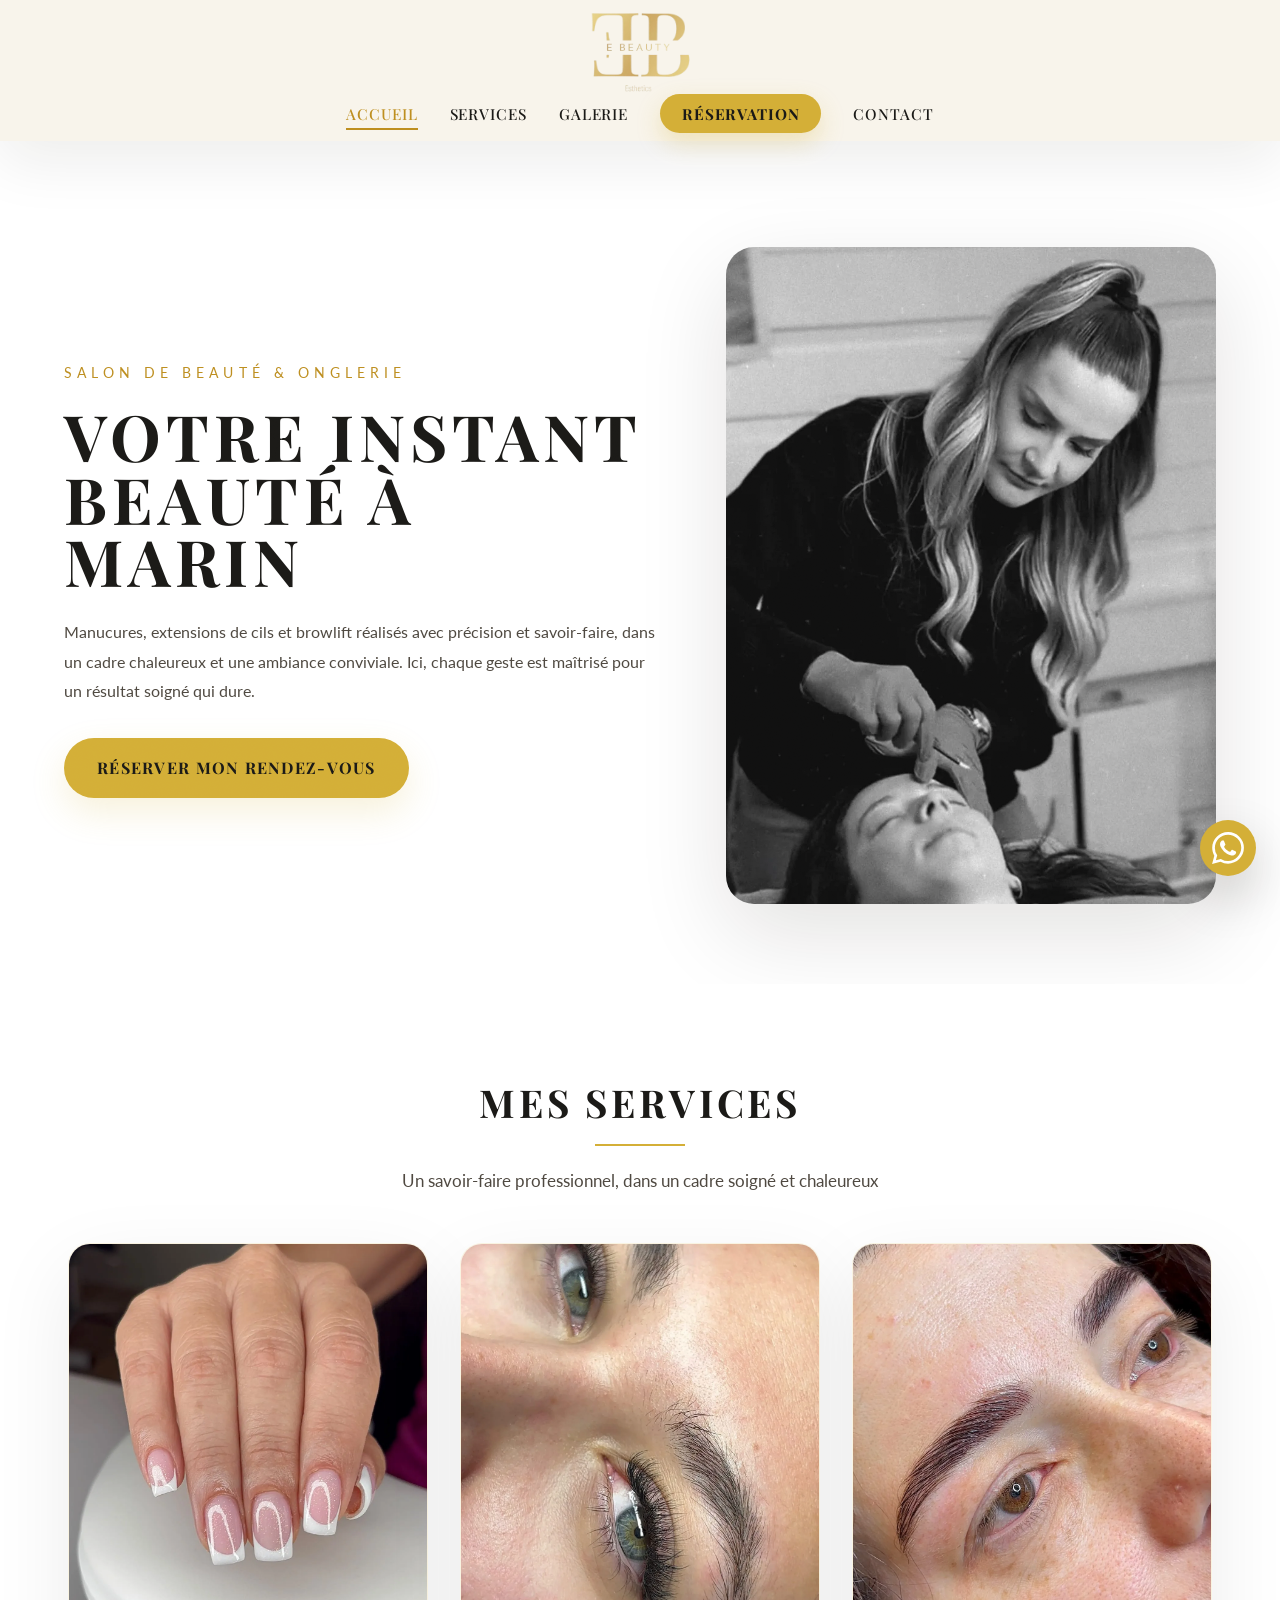
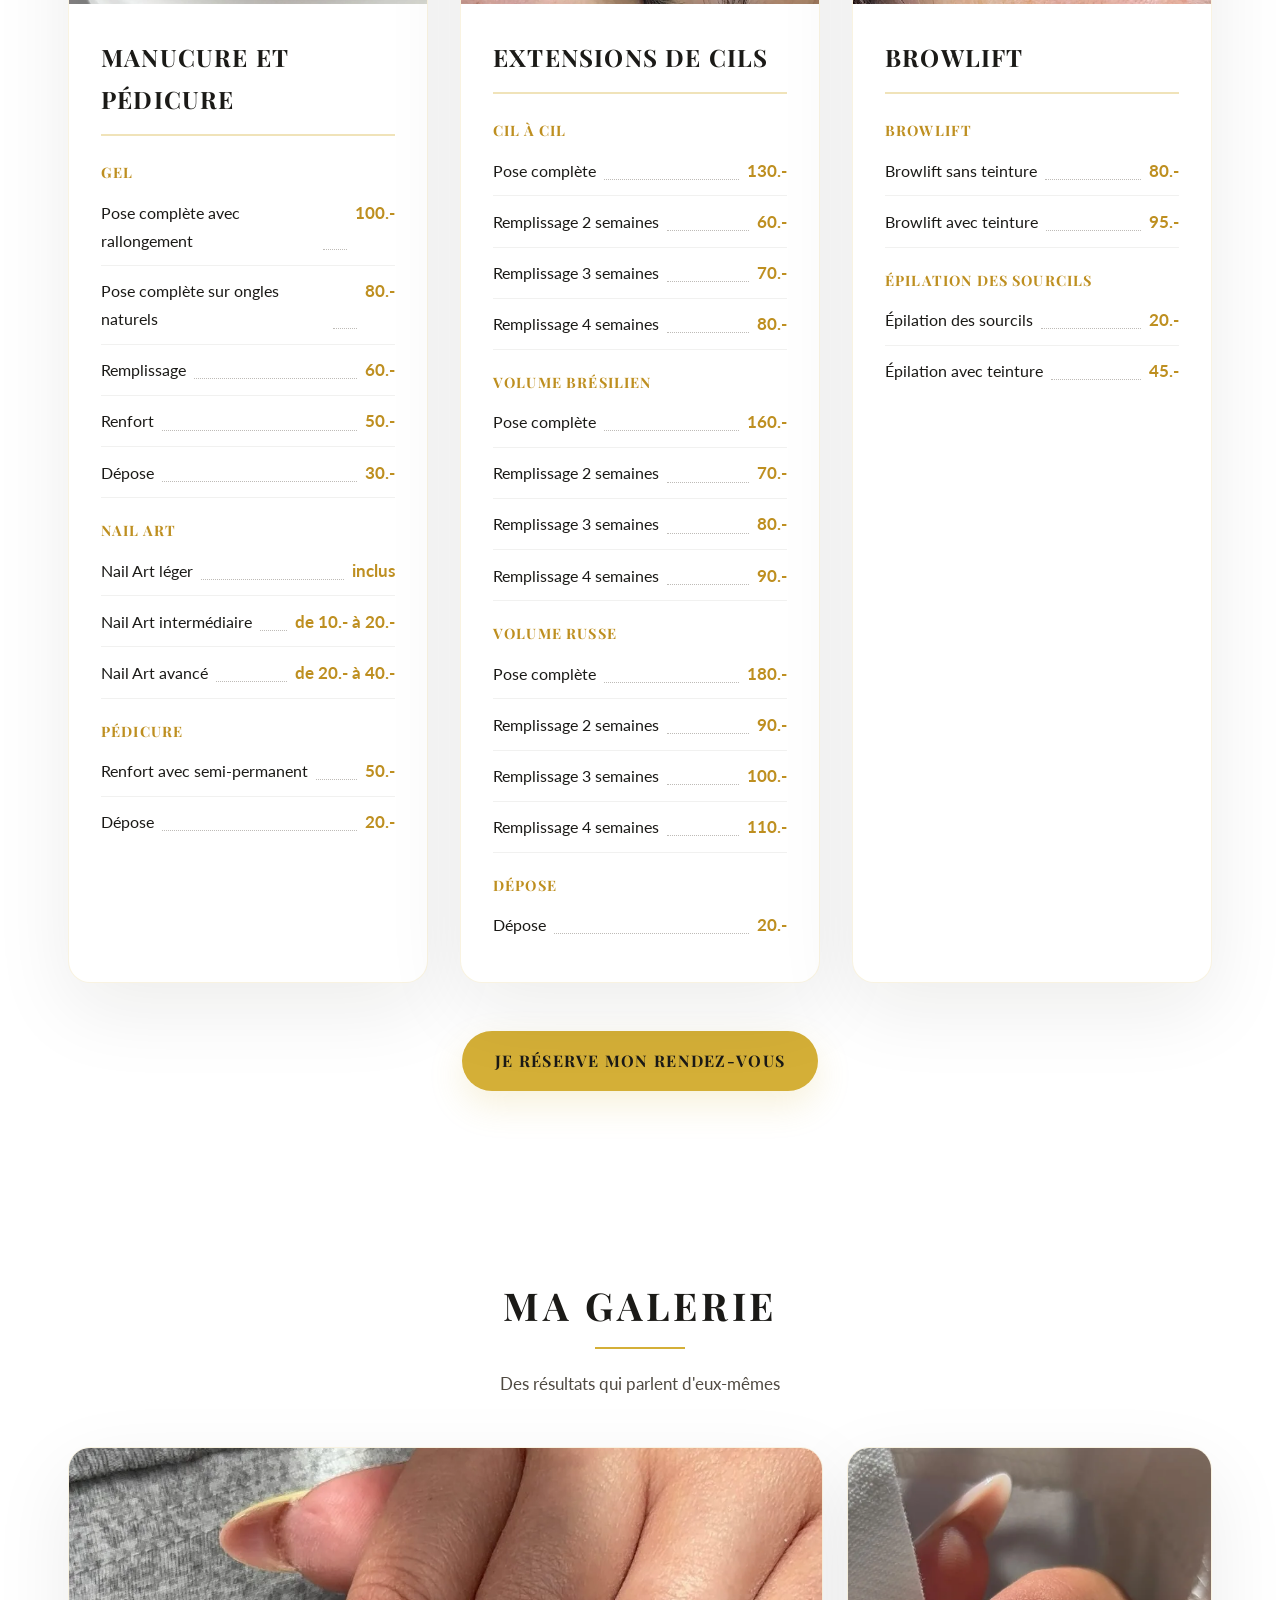
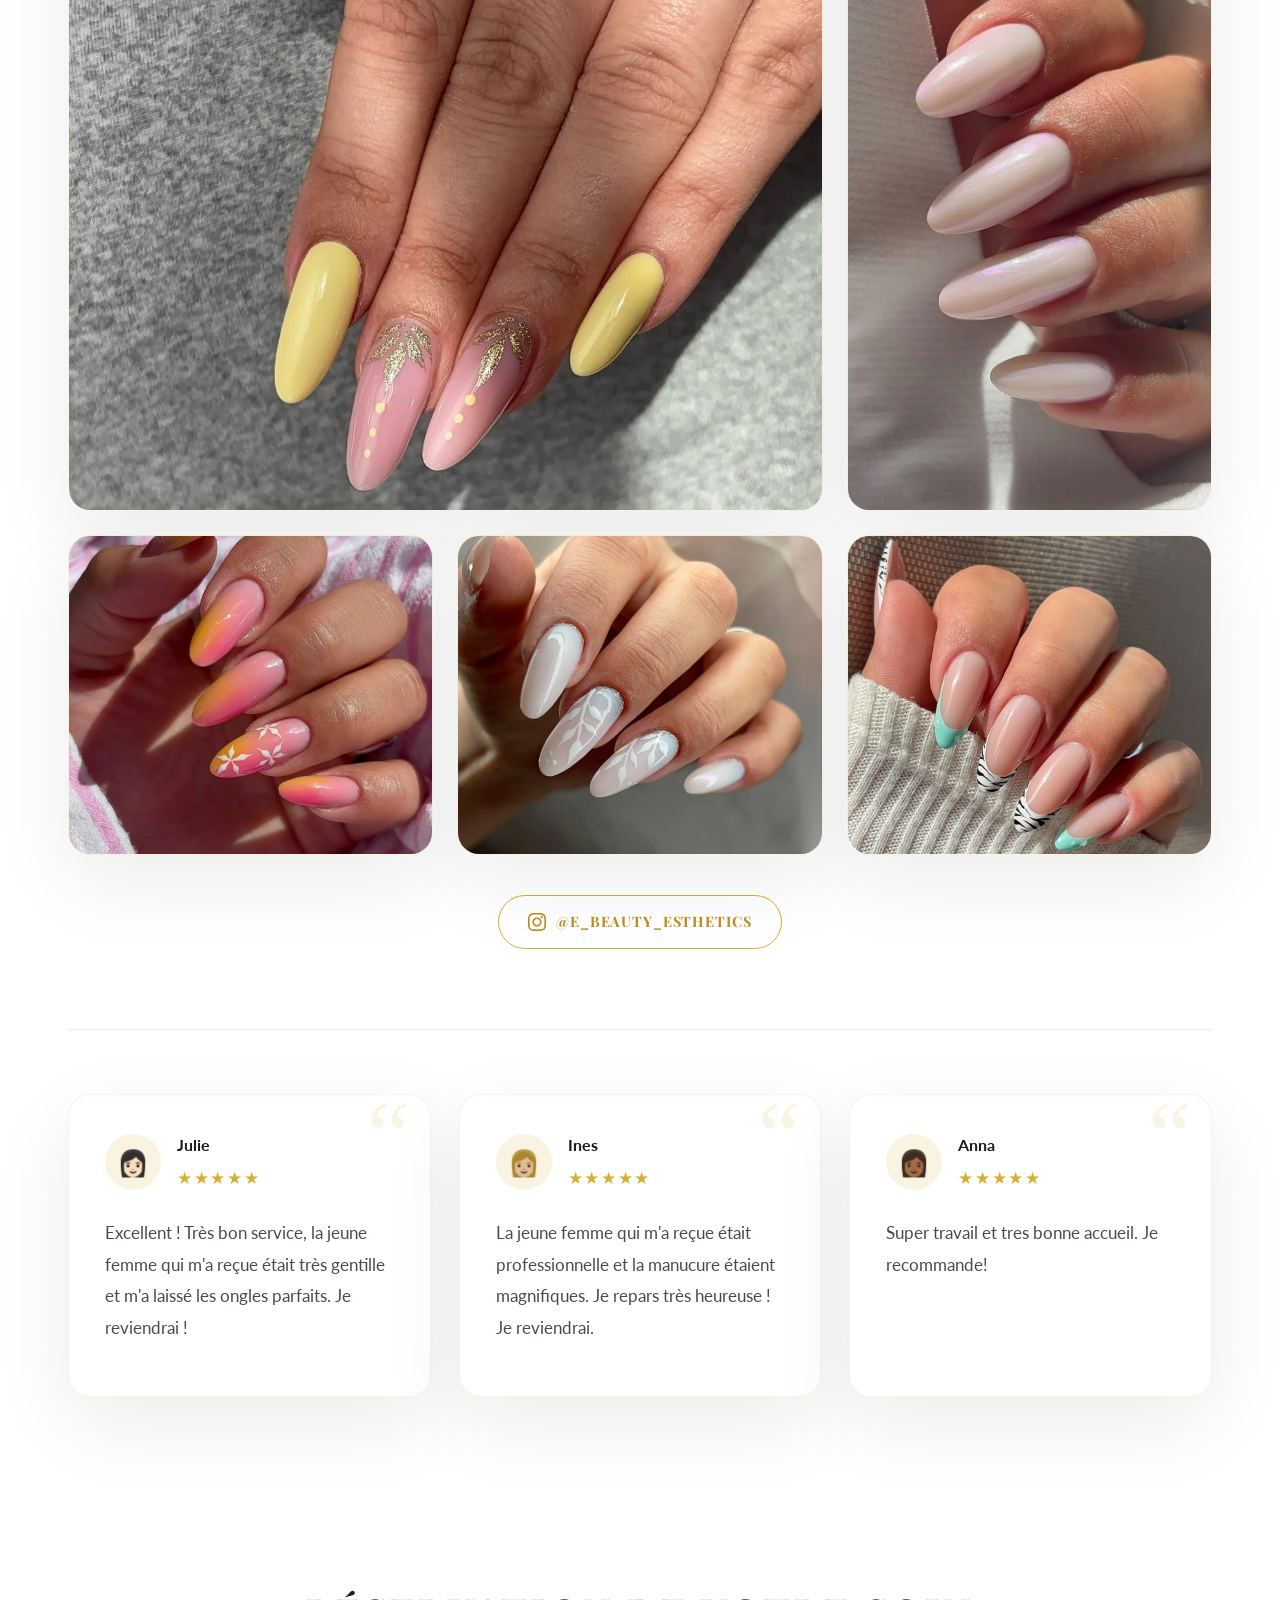
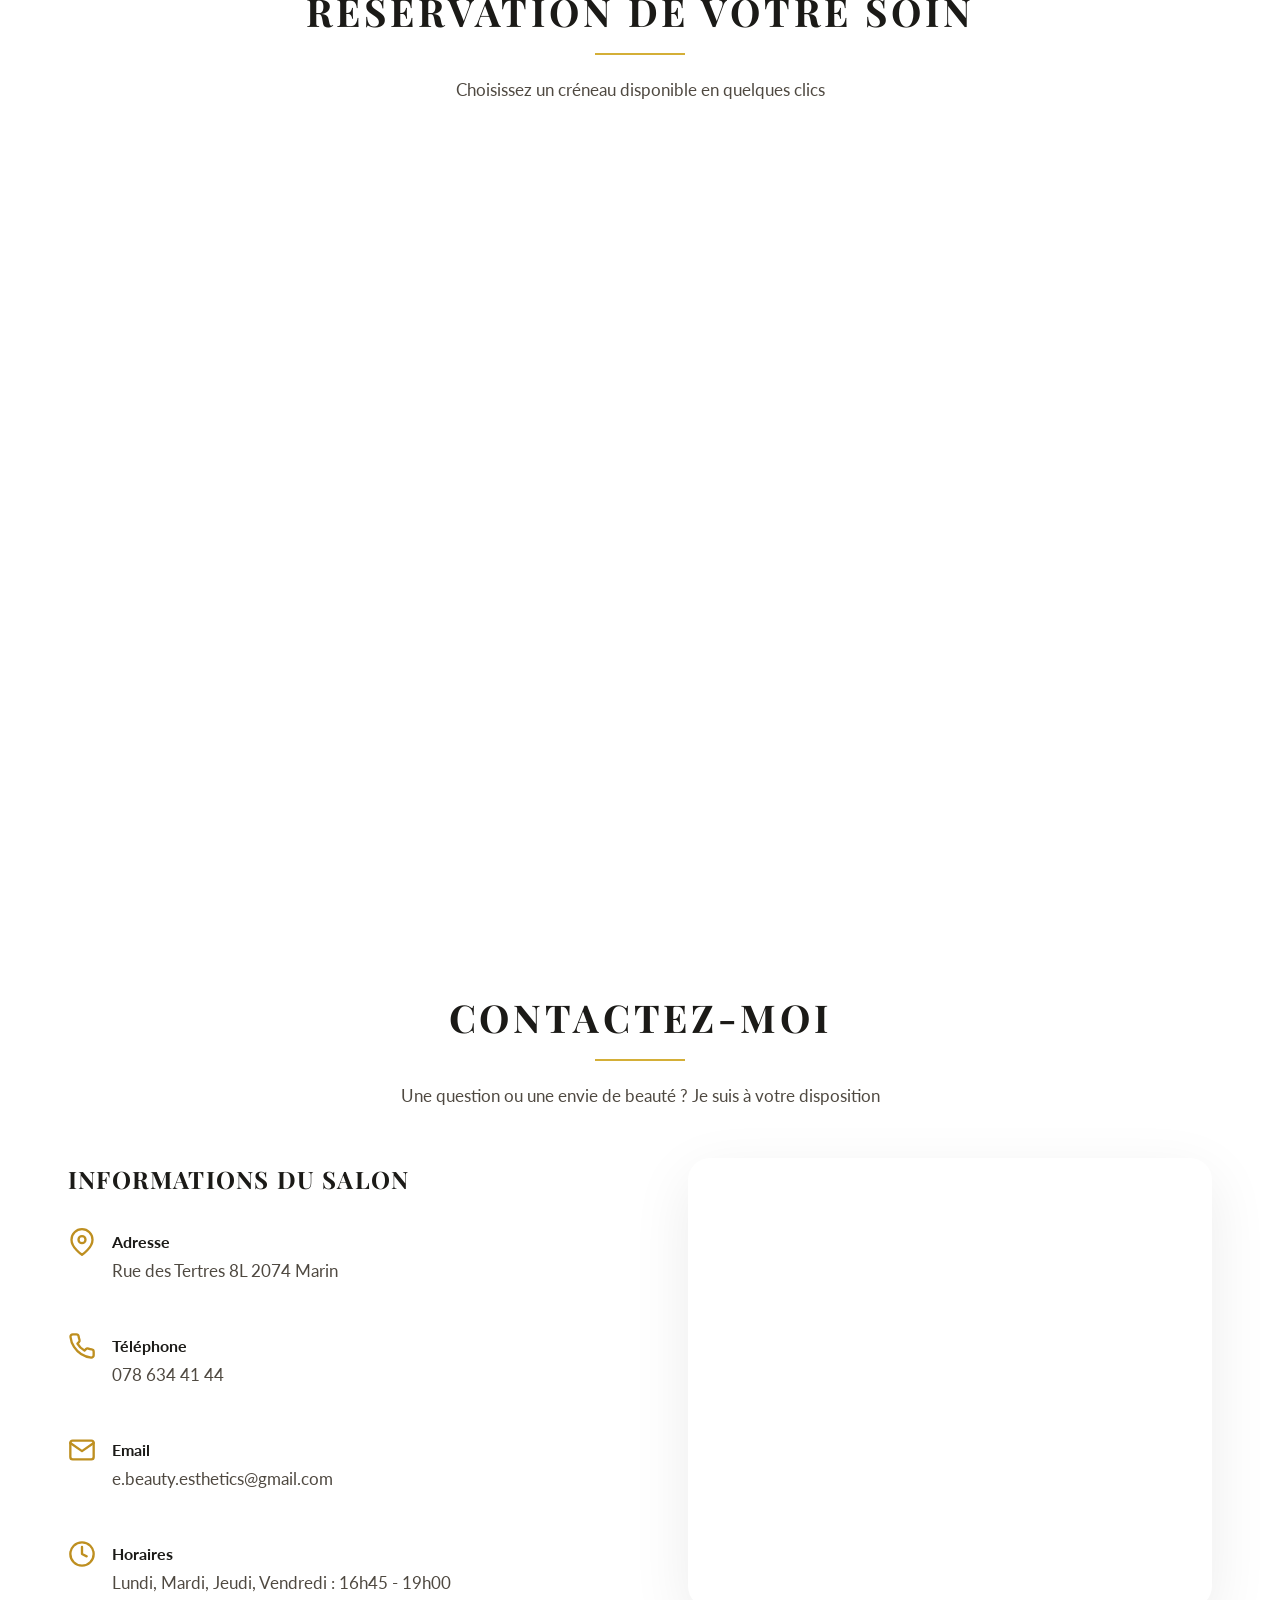
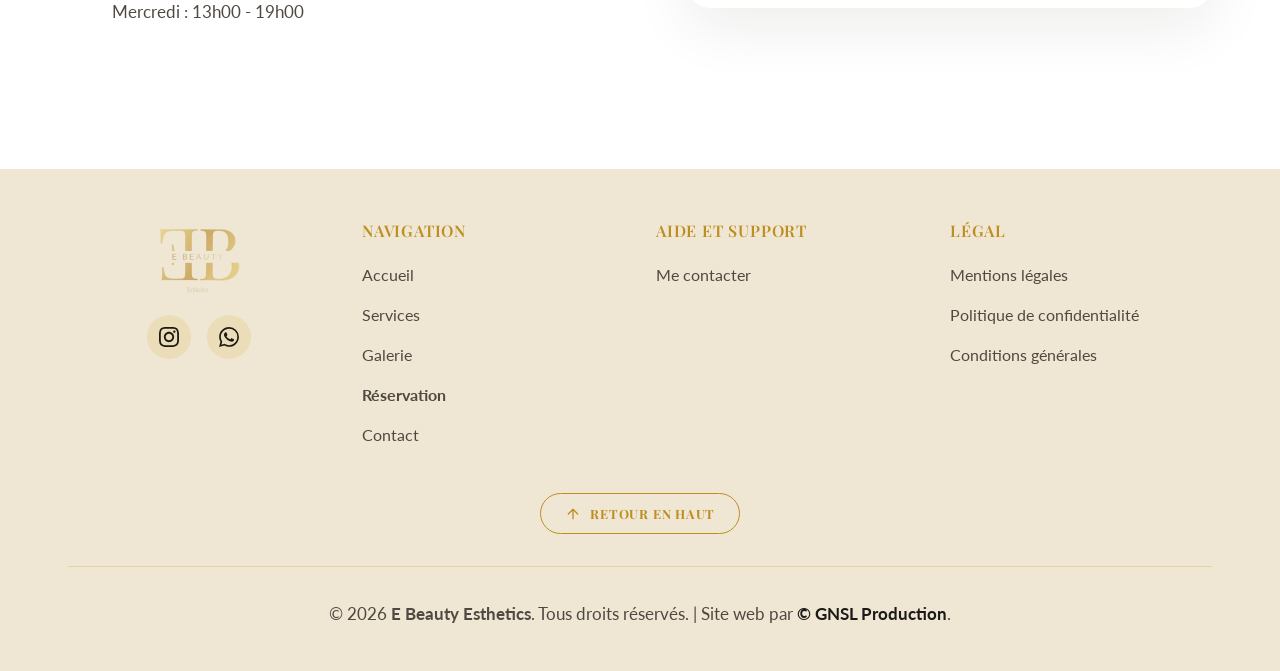
==== commit 98ffa87a: "Add files via upload" ====
--- a/index.html
+++ b/index.html
@@ -24,8 +24,6 @@
 </head>
 
 <body>
-    <!-- Sprite d'icônes partagé : évite de dupliquer les mêmes chemins SVG
-         (Instagram, WhatsApp) dans le header, le footer et le bouton flottant. -->
     <svg style="display:none" aria-hidden="true">
         <symbol id="icon-instagram" viewBox="0 0 24 24">
             <path d="M12 2.163c3.204 0 3.584.012 4.85.07 3.252.148 4.771 1.691 4.919 4.919.058 1.265.069 1.645.069 4.849 0 3.205-.012 3.584-.069 4.849-.149 3.225-1.664 4.771-4.919 4.919-1.266.058-1.644.07-4.85.07-3.204 0-3.584-.012-4.849-.07-3.26-.149-4.771-1.699-4.919-4.92-.058-1.265-.07-1.644-.07-4.849 0-3.204.013-3.583.07-4.849.149-3.227 1.664-4.771 4.919-4.919 1.266-.057 1.645-.069 4.849-.069zm0-2.163c-3.259 0-3.667.014-4.947.072-4.358.2-6.78 2.618-6.98 6.98-.059 1.281-.073 1.689-.073 4.948 0 3.259.014 3.668.072 4.948.2 4.358 2.618 6.78 6.98 6.98 1.281.058 1.689.072 4.948.072 3.259 0 3.668-.014 4.948-.072 4.354-.2 6.782-2.618 6.979-6.98.059-1.28.073-1.689.073-4.948 0-3.259-.014-3.667-.072-4.947-.196-4.354-2.617-6.78-6.979-6.98-1.281-.059-1.69-.073-4.949-.073zm0 5.838c-3.403 0-6.162 2.759-6.162 6.162s2.759 6.163 6.162 6.163 6.162-2.759 6.162-6.163c0-3.403-2.759-6.162-6.162-6.162zm0 10.162c-2.209 0-4-1.79-4-4 0-2.209 1.791-4 4-4s4 1.791 4 4c0 2.21-1.791 4-4 4zm6.406-11.845c-.796 0-1.441.645-1.441 1.44s.645 1.44 1.441 1.44c.795 0 1.439-.645 1.439-1.44s-.644-1.44-1.439-1.44z"/>
@@ -40,12 +38,28 @@
     <!-- Header -->
     <header id="header">
         <nav class="container">
-            <a href="index.html" class="logo">
-                <picture>
-                    <source srcset="assets/images/logo.webp" type="image/webp">
-                    <img src="assets/images/logo.png" width="499" height="499" alt="E Beauty Esthetics - Salon d'ongles élégant à Marin">
-                </picture>
-            </a>
+            <div class="nav-row-top">
+                <button class="mobile-menu-btn" id="mobileMenuBtn" aria-label="Ouvrir le menu" aria-expanded="false" aria-controls="navLinks">
+                    <span></span>
+                    <span></span>
+                    <span></span>
+                </button>
+                <a href="index.html" class="logo">
+                    <picture>
+                        <source srcset="assets/images/logo.webp" type="image/webp">
+                        <img src="assets/images/logo.png" width="499" height="499" alt="E Beauty Esthetics - Salon d'ongles élégant à Marin">
+                    </picture>
+                </a>
+                <a href="#reservation" class="nav-book-btn" aria-label="Réserver">
+                    <svg width="20" height="20" viewBox="0 0 24 24" fill="none" stroke="currentColor" stroke-width="2" stroke-linecap="round" stroke-linejoin="round" aria-hidden="true">
+                        <rect x="3" y="4" width="18" height="18" rx="2" ry="2"></rect>
+                        <line x1="16" y1="2" x2="16" y2="6"></line>
+                        <line x1="8" y1="2" x2="8" y2="6"></line>
+                        <line x1="3" y1="10" x2="21" y2="10"></line>
+                        <path d="M9 16l2 2 4-4"></path>
+                    </svg>
+                </a>
+            </div>
             <ul class="nav-links" id="navLinks">
                 <li><a href="#accueil" class="nav-text">Accueil</a></li>
                 <li><a href="#services" class="nav-text">Services</a></li>
@@ -61,11 +75,6 @@
                     </a>
                 </li>
             </ul>
-            <button class="mobile-menu-btn" id="mobileMenuBtn" aria-label="Ouvrir le menu" aria-expanded="false" aria-controls="navLinks">
-                <span></span>
-                <span></span>
-                <span></span>
-            </button>
         </nav>
     </header>
     <div class="nav-overlay" id="navOverlay"></div>
@@ -79,7 +88,7 @@
                 <h1>Votre instant beauté à Marin</h1>
                 <p class="description">Manucures, extensions de cils et browlift réalisés avec précision et savoir-faire, dans un cadre chaleureux et une ambiance conviviale. Ici, chaque geste est maîtrisé pour un résultat soigné qui dure.</p>
 
-                <a href="#reservation" class="cta-button">Réserver mon soin</a>
+                <a href="#reservation" class="cta-button">Réserver mon rendez-vous</a>
             </div>
             <div class="hero-image">
                 <picture>
@@ -96,7 +105,7 @@
             <div class="section-header">
                 <h2><span class="reveal-text">Mes Services</span></h2>
                 <div class="line"></div>
-                <p>Un savoir-faire professionnel, à un prix qui vous fera sourire</p>
+                <p>Un savoir-faire professionnel, dans un cadre soigné et chaleureux</p>
             </div>
             <div class="services-grid">
 
@@ -105,7 +114,7 @@
                     <div class="service-image">
                         <picture>
                             <source srcset="assets/images/services/manucure.webp" type="image/webp">
-                            <img src="assets/images/services/manucure.png" width="924" height="1231" alt="Manucure - E Beauty Esthetics Marin" loading="lazy">
+                            <img src="assets/images/services/manucure.jpg" width="924" height="1231" alt="Manucure - E Beauty Esthetics Marin" loading="lazy">
                         </picture>
                     </div>
                     <div class="service-content">
@@ -258,7 +267,7 @@
             </div>
 
             <div class="services-cta">
-                <a href="#reservation" class="cta-button">Je réserve mon soin</a>
+                <a href="#reservation" class="cta-button">Je réserve mon rendez-vous</a>
             </div>
         </div>
     </section>
@@ -402,7 +411,7 @@
                         </div>
                         <div>
                             <strong>Adresse</strong>
-                            <p>Chemin du pré 12<br>2000 Marin, Suisse</p>
+                            <p>Rue des Tertres 8L 2074 Marin</p>
                         </div>
                     </div>
                     <div class="contact-item">
@@ -413,7 +422,7 @@
                         </div>
                         <div>
                             <strong>Téléphone</strong>
-                            <p><a href="tel:+41758421056">075 842 10 56</a></p>
+                            <p><a href="tel:+41786344144">078 634 41 44</a></p>
                         </div>
                     </div>
                     <div class="contact-item">
@@ -425,7 +434,7 @@
                         </div>
                         <div>
                             <strong>Email</strong>
-                            <p><a href="mailto:elodie.sf@gmail.com">elodie.sf@gmail.com</a></p>
+                            <p><a href="mailto:e.beauty.esthetics@gmail.com">e.beauty.esthetics@gmail.com</a></p>
                         </div>
                     </div>
                     <div class="contact-item">
@@ -438,14 +447,14 @@
                         <div>
                             <strong>Horaires</strong>
                             <p>
-                                <span>Lundi, Mardi, Jeudi, Vendredi :</span> 16h00 - 18h00<br>
-                                <span>Mercredi :</span> 14h00 - 18h00
+                                <span>Lundi, Mardi, Jeudi, Vendredi :</span> 16h45 - 19h00<br>
+                                <span>Mercredi :</span> 13h00 - 19h00
                             </p>
                         </div>
                     </div>
                 </div>
                 <div class="map-section">
-                    <iframe src="https://www.google.com/maps/embed?pb=!1m18!1m12!1m3!1d36366.3622884478!2d6.9959355117699555!3d46.99901737188566!2m3!1f0!2f0!3f0!3m2!1i1024!2i768!4f13.1!3m3!1m2!1s0x478e0945376184b7%3A0x1621ef743c6ddcf5!2sMarin-Epagnier%2C%20La%20T%C3%A8ne!5e1!3m2!1sfr!2sch!4v1780576791991!5m2!1sfr!2sch" width="600" height="450" style="border:0;" title="Carte : E Beauty Esthetics, Chemin du pré 12, Marin-Epagnier" allowfullscreen="" loading="lazy" referrerpolicy="no-referrer-when-downgrade"></iframe>
+                    <iframe src="https://www.google.com/maps/embed?pb=!1m18!1m12!1m3!1d2720.678373709582!2d6.999151577403447!3d47.007287829169265!2m3!1f0!2f0!3f0!3m2!1i1024!2i768!4f13.1!3m3!1m2!1s0x478e09508da7581d%3A0xa6dac8b2eba8b581!2sRue%20des%20Tertres%208l%2C%202074%20Marin-Epagnier!5e0!3m2!1sfr!2sch!4v1784654773261!5m2!1sfr!2sch" width="600" height="450" style="border:0;" allowfullscreen="" loading="lazy" referrerpolicy="strict-origin-when-cross-origin"></iframe>
                 </div>
             </div>
         </div>
--- a/assets/css/style.css
+++ b/assets/css/style.css
@@ -20,9 +20,9 @@
     --border-gold: rgba(212,175,55,0.2);
     --border-gold-strong: rgba(212,175,55,0.35);
 
-    --ease-reveal: cubic-bezier(0.16, 1, 0.3, 1);   /* apparition hero / titres de section */
-    --ease-panel: cubic-bezier(0.4, 0, 0.2, 1);      /* panneaux qui glissent (nav mobile, bandeau cookies) */
-    --ease-carousel: cubic-bezier(0.65, 0, 0.35, 1); /* défilement du rail lightbox */
+    --ease-reveal: cubic-bezier(0.16, 1, 0.3, 1);   
+    --ease-panel: cubic-bezier(0.4, 0, 0.2, 1);     
+    --ease-carousel: cubic-bezier(0.65, 0, 0.35, 1);
 
     --space-xs: 0.5rem;
     --space-sm: 1rem;
@@ -88,7 +88,7 @@
     color: var(--text);
     line-height: 1.75;
     font-size: 16px;
-    background: var(--ivory);
+    background: var(--surface);
     position: relative;
 }
 
@@ -191,15 +191,11 @@
     top: 0;
     left: 0;
     right: 0;
-    background: rgba(248,244,236,0.95);
+    background: color-mix(in srgb, var(--ivory) 95%, transparent);
     backdrop-filter: blur(12px);
     box-shadow: 0 20px 60px rgba(var(--shadow-color-rgb),0.08);
     z-index: 1150;
     transition: var(--transition);
-    padding: 1.25rem 0;
-}
-
-header.scrolled {
     padding: 0.85rem 0;
 }
 
@@ -211,10 +207,32 @@
 
 nav {
     display: flex;
-    justify-content: space-between;
+    flex-direction: column;
+    align-items: stretch;
+    gap: 1rem;
+    padding: 0.5rem 0;
+}
+
+.nav-row-top {
+    display: grid;
+    grid-template-columns: 1fr auto 1fr;
     align-items: center;
     gap: var(--space-md);
-    padding: 0.5rem 0;
+}
+
+.nav-row-top .logo {
+    grid-column: 2;
+    justify-self: center;
+}
+
+.nav-row-top .mobile-menu-btn {
+    grid-column: 1;
+    justify-self: start;
+}
+
+.nav-row-top .nav-book-btn {
+    grid-column: 3;
+    justify-self: end;
 }
 
 .logo img {
@@ -224,14 +242,19 @@
 }
 
 nav .logo img {
-    transform: scale(1.2);
-    transform-origin: left center;
+    transform: scale(1.45);
+    transform-origin: center;
 }
 
 .nav-links {
     display: flex;
+    justify-content: center;
     list-style: none;
     gap: 2rem;
+}
+
+.nav-book-btn {
+    display: none;
 }
 
 .nav-links li.nav-social {
@@ -415,18 +438,19 @@
     opacity: 1;
 }
 
+html.menu-open,
 body.menu-open {
     overflow: hidden;
 }
 
 /* Hero Section */
 .hero {
-    padding-top: 100px;
+    padding-top: 175px;
     min-height: 100vh;
     min-height: 100svh;
     display: flex;
     align-items: center;
-    background: linear-gradient(180deg, var(--ivory) 0%, var(--surface) 100%);
+    background: var(--surface);
     position: relative;
     overflow: hidden;
 }
@@ -485,7 +509,7 @@
 }
 
 .section-bg-gray {
-    background: var(--ivory-deep);
+    background: var(--surface);
 }
 
 .section-header {
@@ -918,7 +942,8 @@
     padding: 2.25rem;
     border-radius: var(--radius-md);
     border: 1px solid var(--border-gold-subtle);
-    transition: transform 0.3s ease;
+    box-shadow: var(--shadow);
+    transition: transform 0.3s ease, box-shadow 0.3s ease;
     overflow: hidden;
 }
 
@@ -936,6 +961,7 @@
 
 .review-card:hover {
     transform: translateY(-4px);
+    box-shadow: 0 26px 70px rgba(var(--shadow-color-rgb),0.1);
 }
 
 @media (min-width: 993px) {
@@ -1057,8 +1083,8 @@
 }
 
 footer {
-    background: #191715;
-    color: #E7E1D5;
+    background: var(--ivory-deep);
+    color: var(--text);
     padding: 3rem 1.5rem 1.25rem;
 }
 
@@ -1069,8 +1095,25 @@
     margin-bottom: 2rem;
 }
 
+.footer-section:first-child {
+    display: flex;
+    flex-direction: column;
+    align-items: center;
+    text-align: center;
+}
+
+.footer-section .logo img {
+    max-height: min(82px, 14vw);
+}
+
+@media (max-width: 768px) {
+    .footer-section .logo img {
+        max-height: min(96px, 22vw);
+    }
+}
+
 .footer-section h4 {
-    color: var(--gold);
+    color: var(--gold-dark);
     margin-bottom: 1rem;
     font-size: var(--text-base);
     font-weight: 600;
@@ -1085,12 +1128,12 @@
 }
 
 .footer-section ul li a {
-    color: #D9D3C2;
+    color: var(--text-muted);
     transition: var(--transition);
 }
 
 .footer-section ul li a:hover {
-    color: var(--surface);
+    color: var(--gold-dark);
     text-decoration: none;
 }
 
@@ -1108,7 +1151,7 @@
     height: 44px;
     background: rgba(212,175,55,0.18);
     border-radius: 50%;
-    color: var(--surface);
+    color: var(--text);
     transition: var(--transition);
 }
 
@@ -1120,17 +1163,17 @@
 .footer-bottom {
     text-align: center;
     padding-top: 2rem;
-    border-top: 1px solid var(--border-gold-subtle);
+    border-top: 1px solid var(--border-gold-strong);
     font-size: var(--text-sm);
-    color: #B8AC94;
+    color: var(--text-muted);
 }
 
 .footer-bottom a {
-    color: #E7E1D5;
+    color: var(--text);
 }
 
 .footer-bottom a:hover {
-    color: var(--gold);
+    color: var(--gold-dark);
 }
 
 .whatsapp-float {
@@ -1174,10 +1217,10 @@
     align-items: center;
     gap: 0.6rem;
     background: none;
-    border: 1px solid var(--gold);
+    border: 1px solid var(--gold-dark);
     border-radius: var(--radius-pill);
     padding: 0.7rem var(--space-md);
-    color: var(--gold);
+    color: var(--gold-dark);
     font-family: 'Playfair Display', serif;
     font-weight: 700;
     font-size: var(--text-xs);
@@ -1234,14 +1277,14 @@
         flex-direction: column;
         position: fixed;
         top: 0;
-        right: 0;
+        left: 0;
         height: 100vh;
         height: 100svh;
         width: min(80vw, 320px);
         background: linear-gradient(180deg, var(--ivory) 0%, var(--surface) 100%);
         padding: 7rem 2.25rem 2.5rem;
-        box-shadow: -20px 0 60px rgba(var(--shadow-color-rgb),0.18);
-        transform: translateX(100%);
+        box-shadow: 20px 0 60px rgba(var(--shadow-color-rgb),0.18);
+        transform: translateX(-100%);
         transition: transform 0.4s var(--ease-panel);
         z-index: 1100;
         gap: 0;
@@ -1255,7 +1298,7 @@
         width: 100%;
         border-bottom: 1px solid var(--border-gold);
         opacity: 0;
-        transform: translateX(16px);
+        transform: translateX(-16px);
         transition: opacity 0.35s ease, transform 0.35s ease;
     }
 
@@ -1326,6 +1369,38 @@
         display: block;
     }
 
+    nav .logo img {
+        max-height: min(78px, 18vw);
+    }
+
+    .hero {
+        padding-top: 140px;
+    }
+
+    .nav-book-btn {
+        display: inline-flex;
+        align-items: center;
+        justify-content: center;
+        width: 48px;
+        height: 48px;
+        background: var(--gold);
+        color: var(--text);
+        border-radius: 50%;
+        box-shadow: 0 10px 24px rgba(212,175,55,0.28);
+        transition: var(--transition);
+    }
+
+    .nav-book-btn svg {
+        width: 20px;
+        height: 20px;
+    }
+
+    .nav-book-btn:hover,
+    .nav-book-btn:active {
+        background: var(--gold-dark);
+        color: var(--surface);
+    }
+
     .cta-button {
         padding: 0.85rem 1rem;
         font-size: 0.85rem;
@@ -1346,7 +1421,7 @@
     }
 
     .hero {
-        padding-top: 90px;
+        padding-top: 130px;
         min-height: 100vh;
         min-height: 100svh;
     }
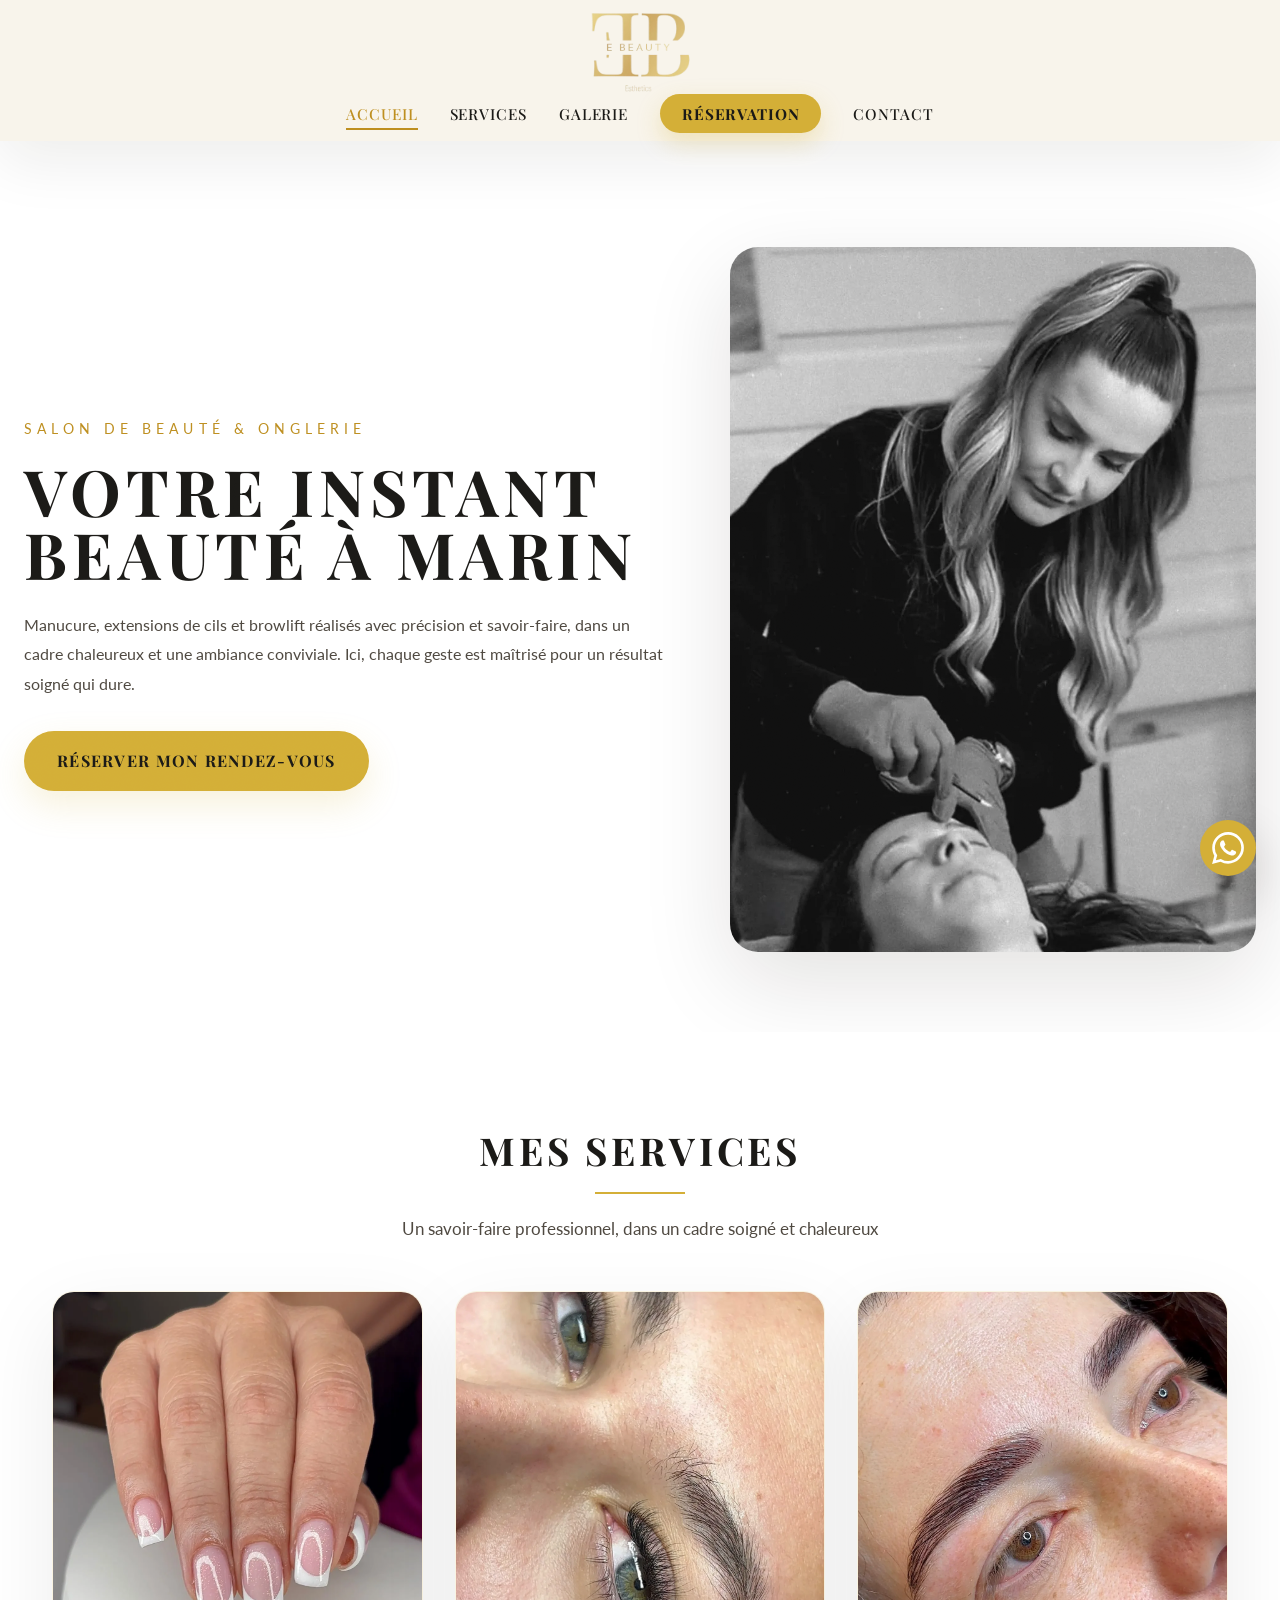
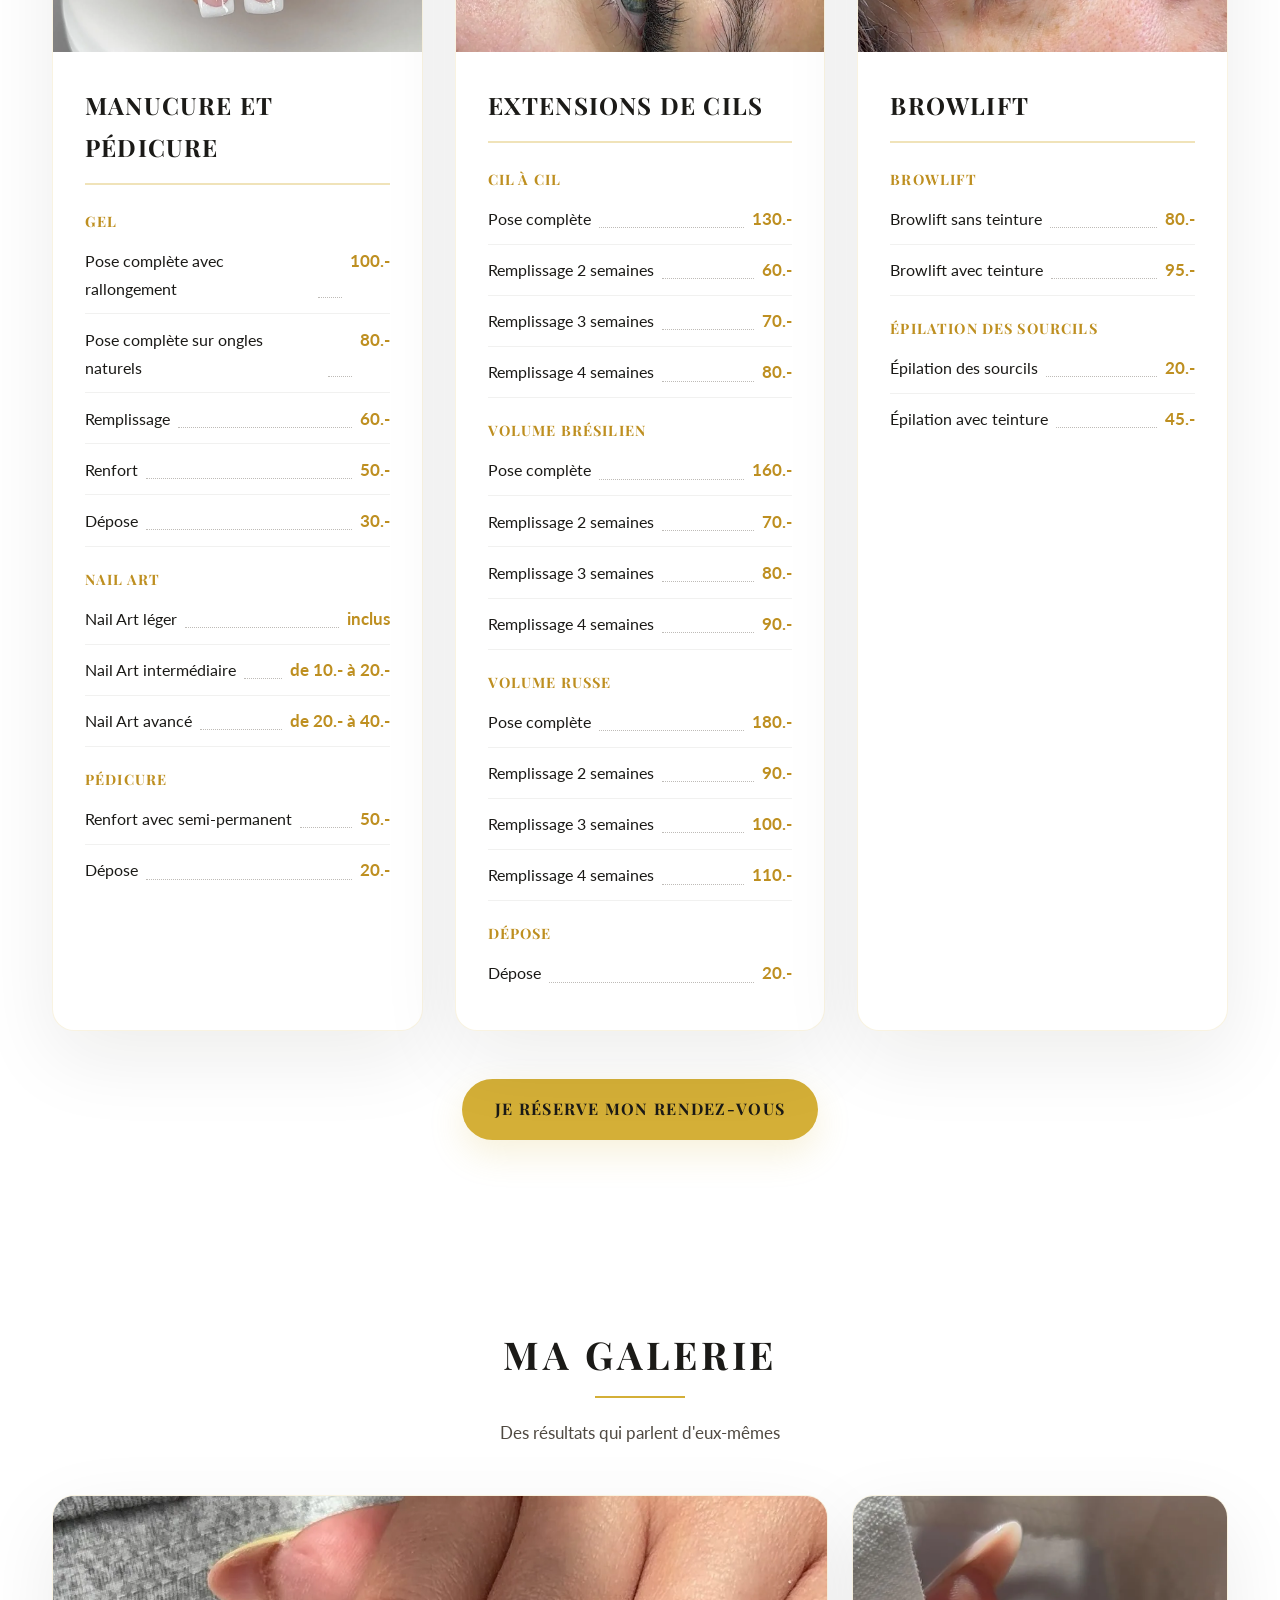
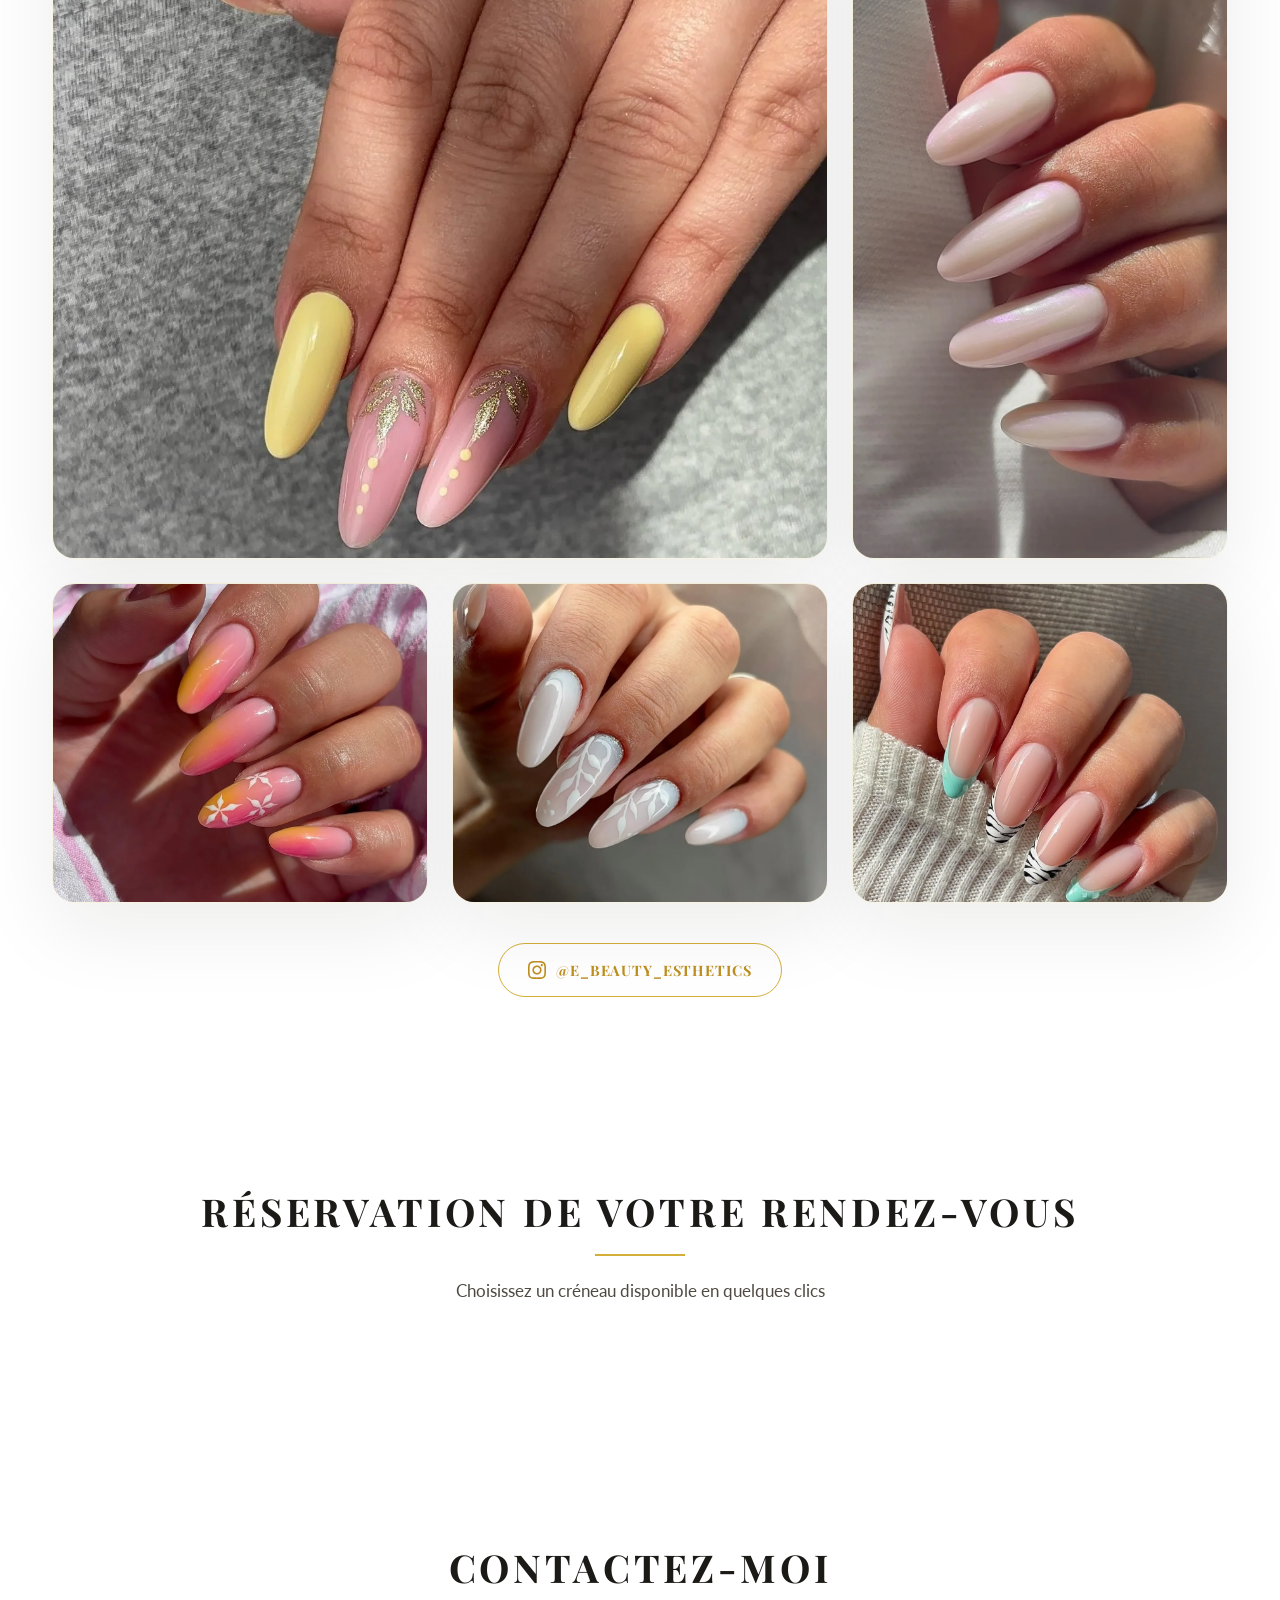
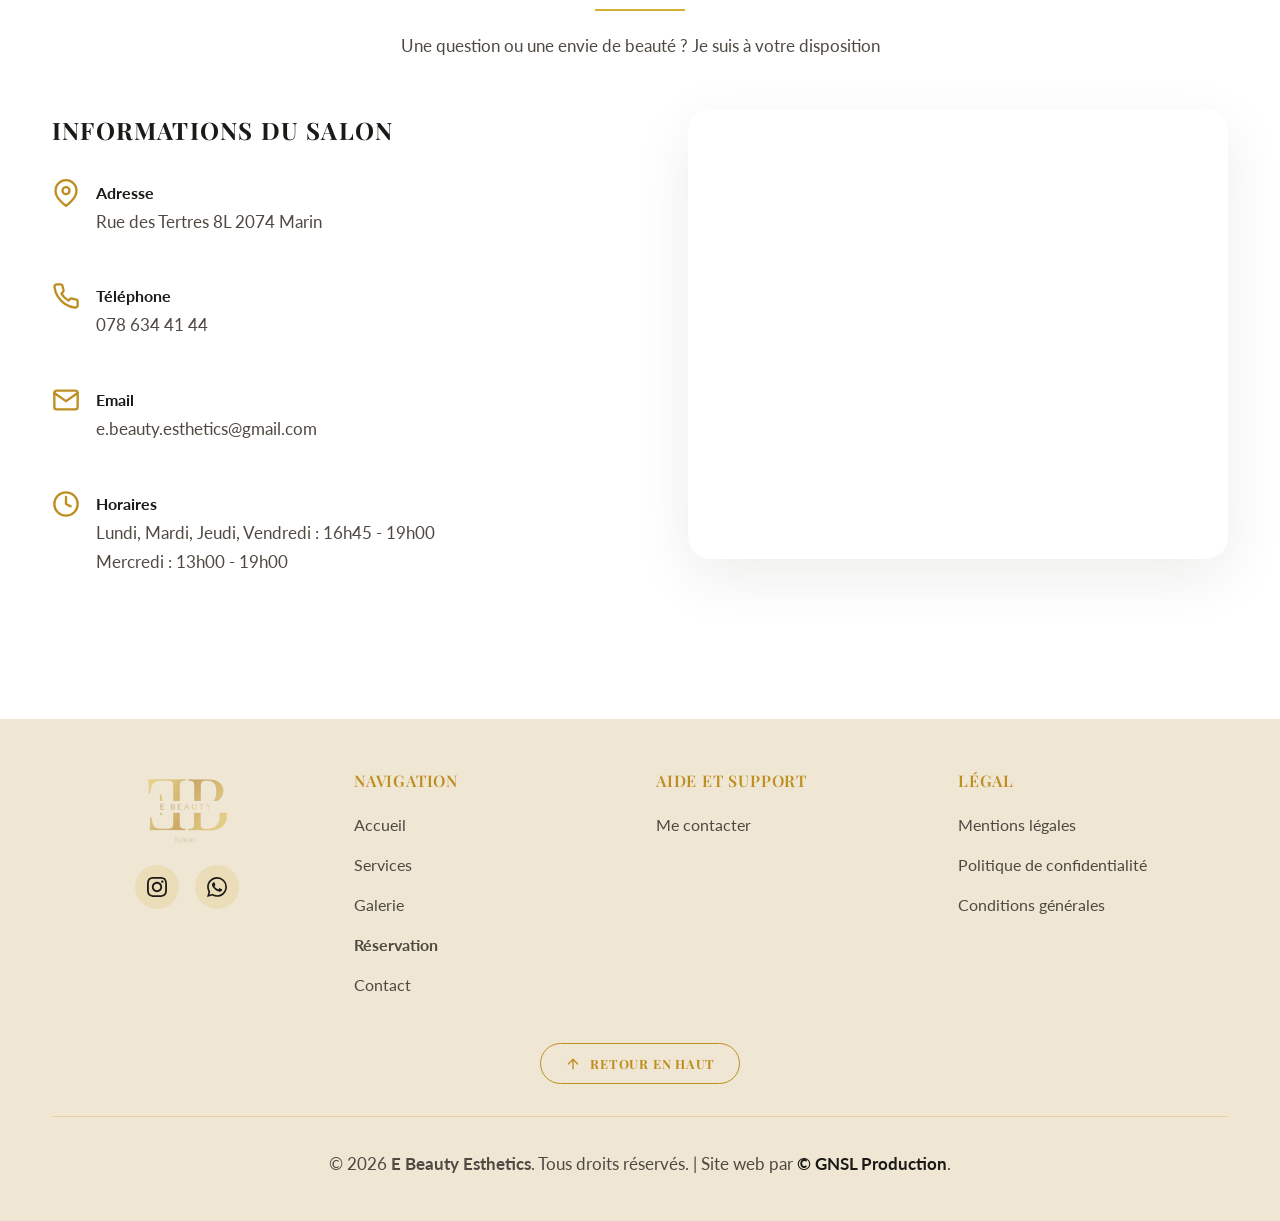
==== commit 07f1d9e5: "Add files via upload" ====
--- a/index.html
+++ b/index.html
@@ -70,7 +70,7 @@
                     <a href="https://www.instagram.com/e_beauty_esthetics/" target="_blank" rel="noopener noreferrer" aria-label="Instagram">
                         <svg width="20" height="20" fill="currentColor"><use href="#icon-instagram"></use></svg>
                     </a>
-                    <a href="https://wa.me/41765251310" target="_blank" rel="noopener noreferrer" aria-label="WhatsApp">
+                    <a href="https://wa.me/41786344144" target="_blank" rel="noopener noreferrer" aria-label="WhatsApp">
                         <svg width="20" height="20" fill="currentColor"><use href="#icon-whatsapp"></use></svg>
                     </a>
                 </li>
@@ -86,7 +86,7 @@
             <div class="hero-text">
                 <p class="subtitle">Salon de beauté & onglerie</p>
                 <h1>Votre instant beauté à Marin</h1>
-                <p class="description">Manucures, extensions de cils et browlift réalisés avec précision et savoir-faire, dans un cadre chaleureux et une ambiance conviviale. Ici, chaque geste est maîtrisé pour un résultat soigné qui dure.</p>
+                <p class="description">Manucure, extensions de cils et browlift réalisés avec précision et savoir-faire, dans un cadre chaleureux et une ambiance conviviale. Ici, chaque geste est maîtrisé pour un résultat soigné qui dure.</p>
 
                 <a href="#reservation" class="cta-button">Réserver mon rendez-vous</a>
             </div>
@@ -316,49 +316,6 @@
                 <svg width="18" height="18" fill="currentColor"><use href="#icon-instagram"></use></svg>
                 <span>@e_beauty_esthetics</span>
             </a>
-
-            <div class="google-reviews-wrapper">
-                <div class="reviews-grid" role="region" aria-label="Avis clients" tabindex="0">
-                    <div class="review-card">
-                        <div class="review-header">
-                            <div class="customer-avatar">👩🏻</div>
-                            <div class="customer-meta">
-                                <div class="customer-name">Julie</div>
-                                <div class="review-stars">★★★★★</div>
-                            </div>
-                        </div>
-                        <p class="review-text">
-                            Excellent ! Très bon service, la jeune femme qui m'a reçue était très gentille et m'a laissé les ongles parfaits. Je reviendrai !
-                        </p>
-                    </div>
-
-                    <div class="review-card">
-                        <div class="review-header">
-                            <div class="customer-avatar">👩🏼</div>
-                            <div class="customer-meta">
-                                <div class="customer-name">Ines</div>
-                                <div class="review-stars">★★★★★</div>
-                            </div>
-                        </div>
-                        <p class="review-text">
-                            La jeune femme qui m'a reçue était professionnelle et la manucure étaient magnifiques. Je repars très heureuse ! Je reviendrai.
-                        </p>
-                    </div>
-
-                    <div class="review-card">
-                        <div class="review-header">
-                            <div class="customer-avatar">👩🏾</div>
-                            <div class="customer-meta">
-                                <div class="customer-name">Anna</div>
-                                <div class="review-stars">★★★★★</div>
-                            </div>
-                        </div>
-                        <p class="review-text">
-                            Super travail et tres bonne accueil. Je recommande!
-                        </p>
-                    </div>
-                </div>
-            </div>
         </div>
     </section>
 
@@ -366,26 +323,26 @@
     <section id="reservation" class="section">
         <div class="container">
             <div class="section-header">
-                <h2><span class="reveal-text">Réservation de votre soin</span></h2>
+                <h2><span class="reveal-text">Réservation de votre rendez-vous</span></h2>
                 <div class="line"></div>
                 <p>Choisissez un créneau disponible en quelques clics</p>
             </div>
 
             <!-- Cal inline embed code begins -->
-            <div class="cal-embed" id="my-cal-inline-prendre-rendez-vous"></div>
+            <div style="width:100%;height:100%;overflow:scroll" id="my-cal-inline-booking"></div>
             <script type="text/javascript">
                 (function (C, A, L) { let p = function (a, ar) { a.q.push(ar); }; let d = C.document; C.Cal = C.Cal || function () { let cal = C.Cal; let ar = arguments; if (!cal.loaded) { cal.ns = {}; cal.q = cal.q || []; d.head.appendChild(d.createElement("script")).src = A; cal.loaded = true; } if (ar[0] === L) { const api = function () { p(api, arguments); }; const namespace = ar[1]; api.q = api.q || []; if(typeof namespace === "string"){cal.ns[namespace] = cal.ns[namespace] || api;p(cal.ns[namespace], ar);p(cal, ["initNamespace", namespace]);} else p(cal, ar); return;} p(cal, ar); }; })(window, "https://app.cal.eu/embed/embed.js", "init");
-                Cal("init", "prendre-rendez-vous", {origin:"https://app.cal.eu"});
-                Cal.config = Cal.config || {};
-                Cal.config.forwardQueryParams = true;
-
-                Cal.ns["prendre-rendez-vous"]("inline", {
-                  elementOrSelector:"#my-cal-inline-prendre-rendez-vous",
-                  config: {"layout":"month_view","useSlotsViewOnSmallScreen":"true","theme":"light"},
-                  calLink: "arnaudtest/prendre-rendez-vous",
-                });
-
-                Cal.ns["prendre-rendez-vous"]("ui", {"theme":"light","cssVarsPerTheme":{"light":{"cal-brand":"#D4AF37"},"dark":{"cal-brand":"#D4AF37"}},"hideEventTypeDetails":true,"layout":"month_view"});
+                 Cal("init", "booking", {origin:"https://app.cal.eu"});
+                 Cal.config = Cal.config || {};
+                 Cal.config.forwardQueryParams = true;
+                    
+                   Cal.ns.booking("inline", {
+                     elementOrSelector:"#my-cal-inline-booking",
+                     config: {"layout":"month_view","useSlotsViewOnSmallScreen":"true","theme":"light"},
+                     calLink: "e.beauty.esthetics/booking",
+                   });
+               
+                   Cal.ns.booking("ui", {"theme":"light","cssVarsPerTheme":{"light":{"cal-brand":"#D4AF37"}},"hideEventTypeDetails":true,"layout":"month_view"});
             </script>
             <!-- Cal inline embed code ends -->
         </div>
@@ -476,7 +433,7 @@
                         <a href="https://www.instagram.com/e_beauty_esthetics/" target="_blank" rel="noopener noreferrer">
                             <svg width="20" height="20" fill="currentColor"><use href="#icon-instagram"></use></svg>
                         </a>
-                        <a href="https://wa.me/41765251310" target="_blank" rel="noopener noreferrer">
+                        <a href="https://wa.me/41786344144" target="_blank" rel="noopener noreferrer">
                             <svg width="20" height="20" fill="currentColor"><use href="#icon-whatsapp"></use></svg>
                         </a>
                     </div>
@@ -523,7 +480,7 @@
     </footer>
 
     <!-- WhatsApp Floating Button -->
-    <a href="https://wa.me/41765251310"
+    <a href="https://wa.me/41786344144"
        target="_blank"
        rel="noopener noreferrer"
        class="whatsapp-float"
--- a/assets/css/style.css
+++ b/assets/css/style.css
@@ -200,7 +200,7 @@
 }
 
 .container {
-    max-width: 1200px;
+    max-width: 1400px;
     margin: 0 auto;
     padding: 0 1.75rem;
 }
@@ -919,128 +919,6 @@
     flex-shrink: 0;
 }
 
-.google-reviews-wrapper {
-    display: flex;
-    flex-direction: column;
-    align-items: center;
-    gap: 0;
-    width: 100%;
-    margin: 5rem 0 0;
-    padding-top: 4rem;
-    border-top: 1px solid var(--border-gold);
-}
-
-.reviews-grid {
-    display: grid;
-    gap: 1.75rem;
-    width: 100%;
-}
-
-.review-card {
-    position: relative;
-    background: var(--surface);
-    padding: 2.25rem;
-    border-radius: var(--radius-md);
-    border: 1px solid var(--border-gold-subtle);
-    box-shadow: var(--shadow);
-    transition: transform 0.3s ease, box-shadow 0.3s ease;
-    overflow: hidden;
-}
-
-.review-card::before {
-    content: "\201C";
-    position: absolute;
-    top: -0.5rem;
-    right: 1.25rem;
-    font-family: Georgia, serif;
-    font-size: 6rem;
-    line-height: 1;
-    color: rgba(212,175,55,0.14);
-    pointer-events: none;
-}
-
-.review-card:hover {
-    transform: translateY(-4px);
-    box-shadow: 0 26px 70px rgba(var(--shadow-color-rgb),0.1);
-}
-
-@media (min-width: 993px) {
-    .reviews-grid {
-        grid-template-columns: repeat(3, minmax(0, 1fr));
-    }
-}
-
-@media (min-width: 769px) and (max-width: 992px) {
-    .reviews-grid {
-        grid-template-columns: repeat(2, minmax(0, 1fr));
-    }
-}
-
-@media (max-width: 768px) {
-    .reviews-grid {
-        display: flex;
-        grid-template-columns: unset;
-        overflow-x: auto;
-        overflow-y: hidden;
-        scroll-snap-type: x mandatory;
-        padding: 0.25rem 0.25rem 1rem;
-        margin: -0.25rem -0.25rem 0;
-        scrollbar-width: thin;
-        scrollbar-color: var(--gold-dark) var(--ivory);
-    }
-
-    .review-card {
-        flex: 0 0 85%;
-        scroll-snap-align: center;
-    }
-}
-
-.review-header {
-    display: flex;
-    align-items: center;
-    gap: var(--space-sm);
-    margin-bottom: var(--space-md);
-}
-
-.customer-avatar {
-    width: 56px;
-    height: 56px;
-    background: rgba(212,175,55,0.14);
-    border-radius: 50%;
-    display: flex;
-    align-items: center;
-    justify-content: center;
-    font-size: 1.6rem;
-    color: var(--gold-dark);
-    flex-shrink: 0;
-}
-
-.customer-meta {
-    flex-grow: 1;
-}
-
-.customer-name {
-    font-weight: 700;
-    color: var(--text);
-    font-size: var(--text-base);
-}
-
-.review-stars {
-    color: var(--gold);
-    font-size: var(--text-md);
-    letter-spacing: 0.1em;
-    margin-top: 0.25rem;
-}
-
-.review-text {
-    position: relative;
-    color: var(--text-muted);
-    font-size: var(--text-md);
-    line-height: 1.9;
-    margin-bottom: 1rem;
-    font-style: normal;
-}
-
 .contact-grid {
     display: grid;
     grid-template-columns: 1.05fr 0.95fr;
@@ -1253,6 +1131,15 @@
 }
 
 @media (max-width: 768px) {
+    .container {
+        padding: 0 1.25rem;
+    }
+
+    .section {
+        padding-left: 0;
+        padding-right: 0;
+    }
+
     .hero-content {
         grid-template-columns: 1fr;
         text-align: center;
@@ -1416,6 +1303,15 @@
 }
 
 @media (max-width: 480px) {
+    .container {
+        padding: 0 1rem;
+    }
+
+    .section {
+        padding-left: 0;
+        padding-right: 0;
+    }
+
     .section-header h2 {
         letter-spacing: 0.06em;
     }
@@ -1473,11 +1369,11 @@
     transform: translateY(0);
 }
 
-/* Reveal en cascade des cartes/éléments d'une grille (services, galerie, avis) :
+/* Reveal en cascade des cartes/éléments d'une grille (services, galerie) :
    contrairement à .fade-in (posé sur la section entière), chaque enfant reçoit
    son propre délai via --i pour un effet en escalier au scroll.
    On anime `translate` (propriété indépendante de `transform`) plutôt que
-   `transform` : .review-card, .service-card et .gallery-item ont chacun leur
+   `transform` : .service-card et .gallery-item ont chacun leur
    propre effet de survol sur `transform`, et une fois "visible" appliquée,
    `.stagger-item.visible` écrasait leur transform de hover (même spécificité,
    règle plus tardive dans la feuille de style → gain de cascade), annulant
@@ -1485,9 +1381,9 @@
 .stagger-item {
     opacity: 0;
     translate: 0 24px;
-    /* Liste explicite plutôt qu'un raccourci `transition` : .service-card et
-       .review-card définissent déjà leur propre transition sur `transform`
-       (et `box-shadow` pour .service-card) pour leur effet de survol. Comme
+    /* Liste explicite plutôt qu'un raccourci `transition` : .service-card
+       définit déjà sa propre transition sur `transform`
+       (et `box-shadow`) pour son effet de survol. Comme
        .stagger-item cible les mêmes éléments avec la même spécificité et une
        règle plus tardive dans la feuille de style, un raccourci `transition`
        ici remplacerait entièrement le leur (au lieu de s'y ajouter) et rendrait
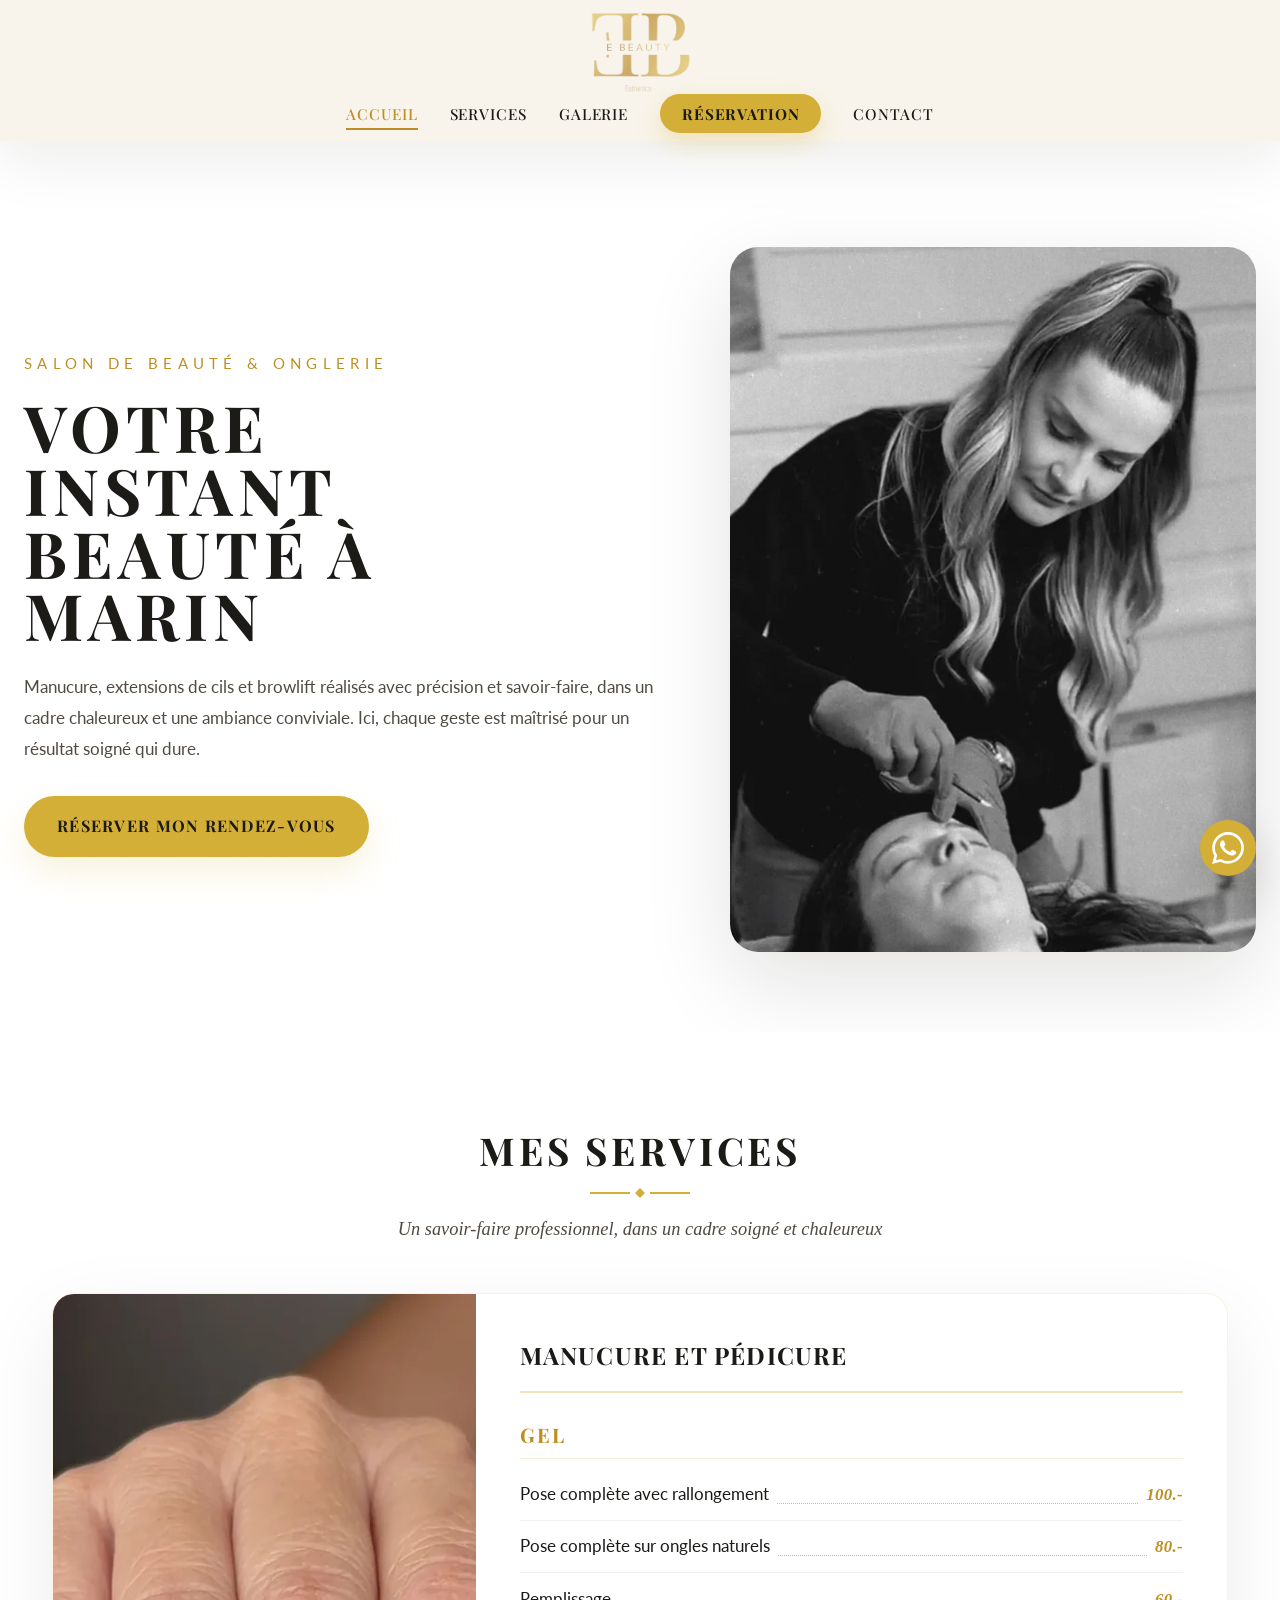
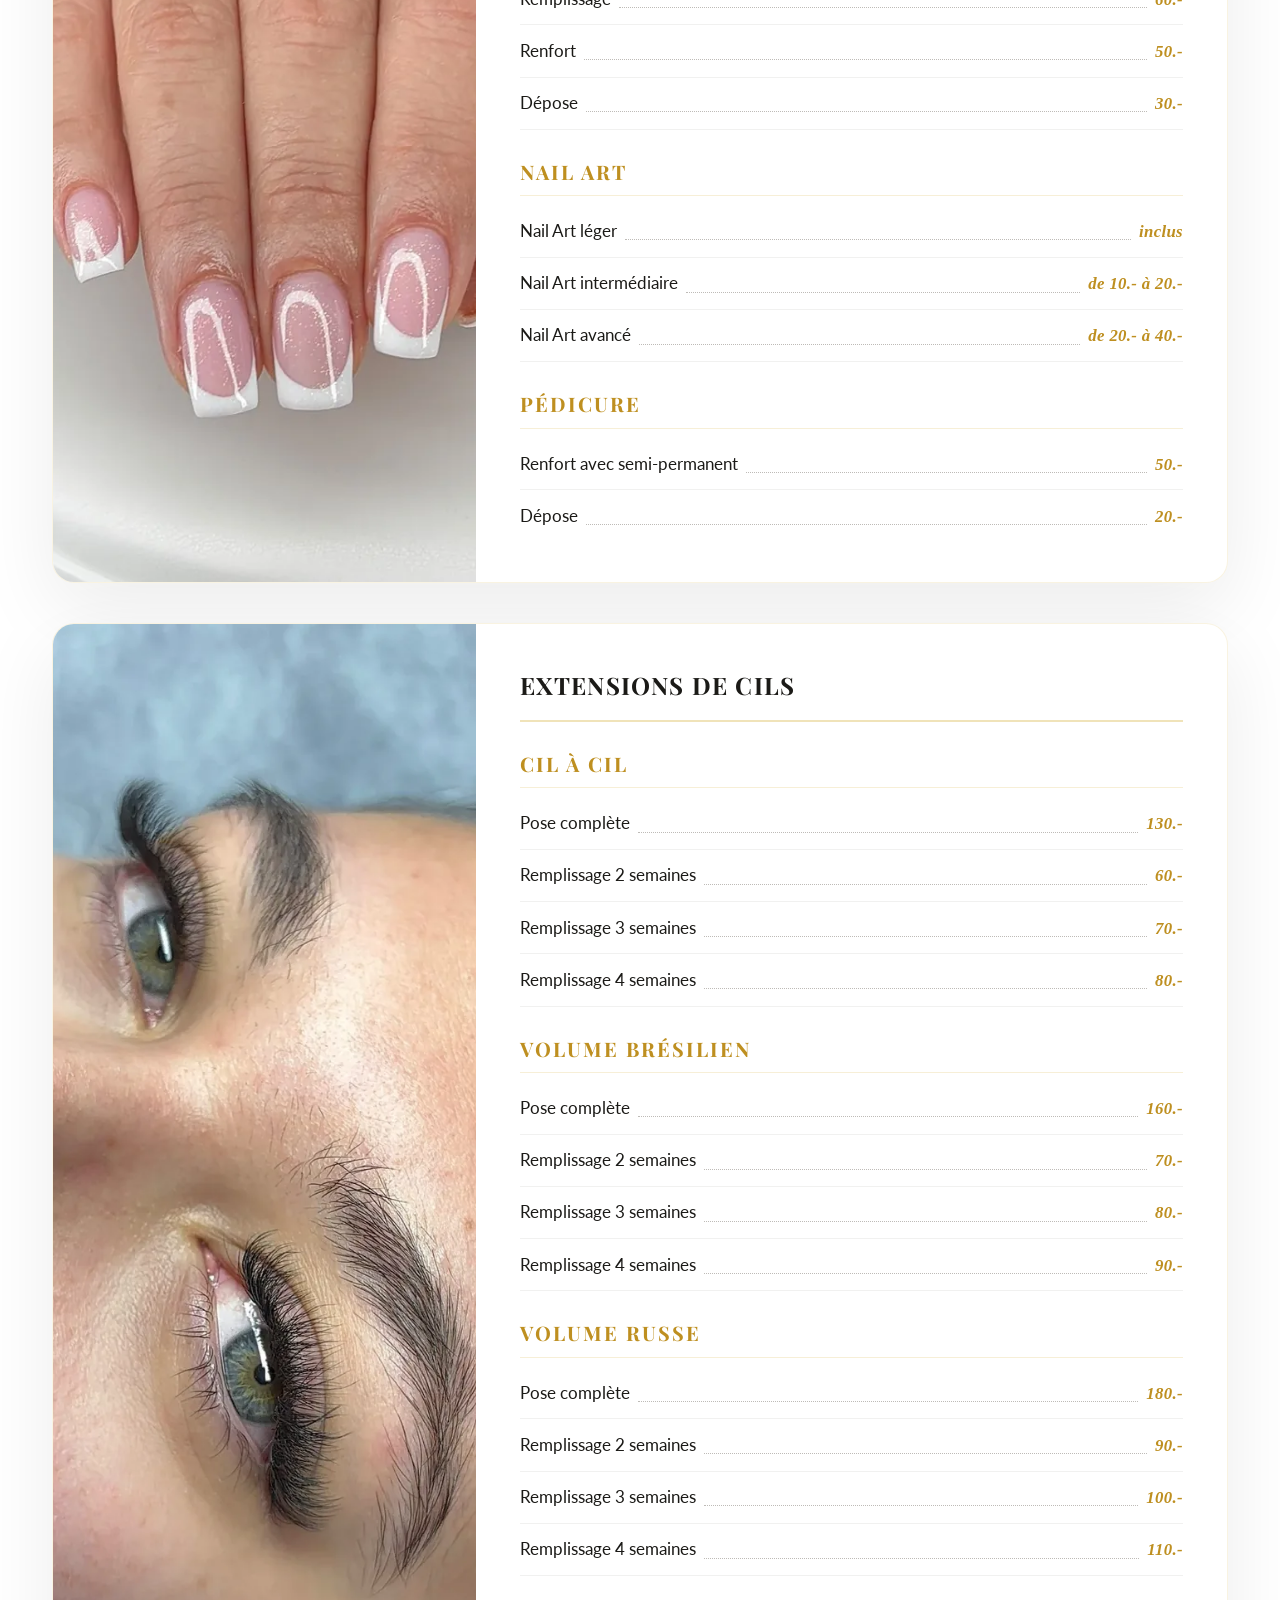
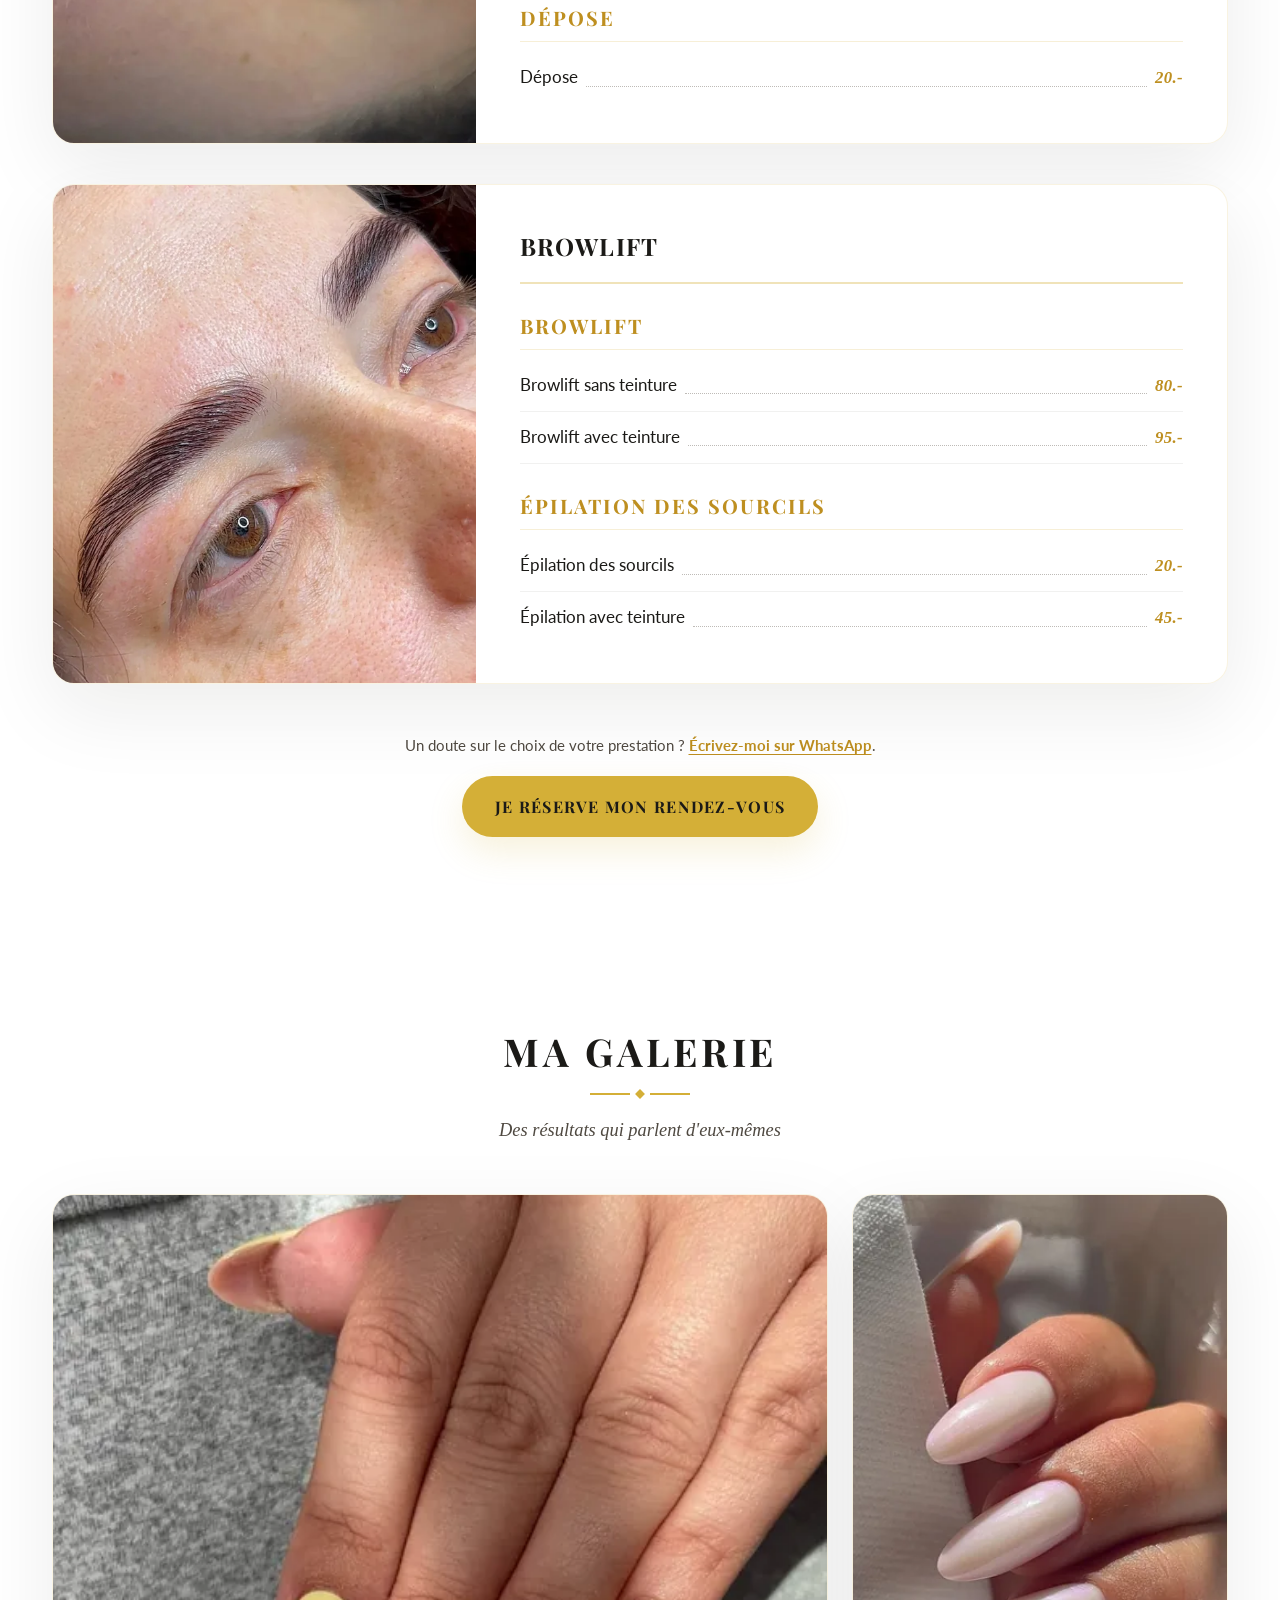
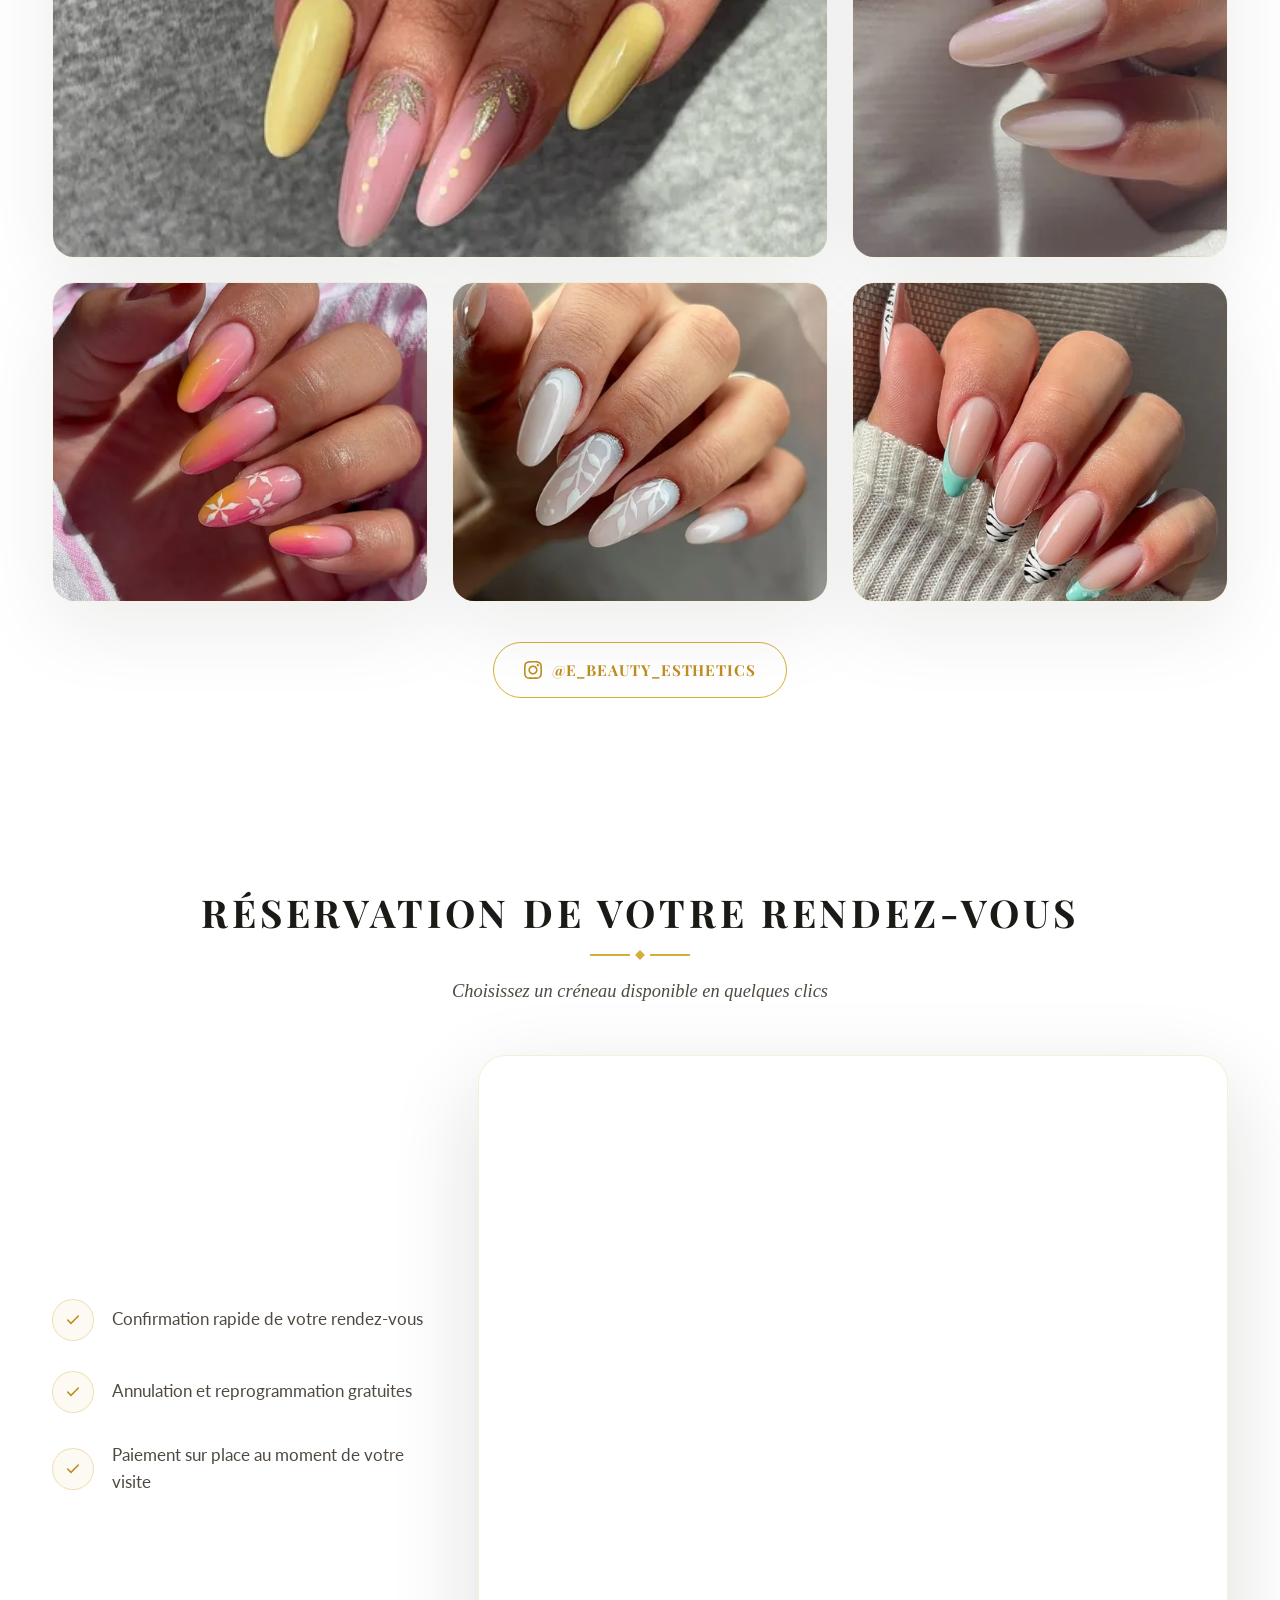
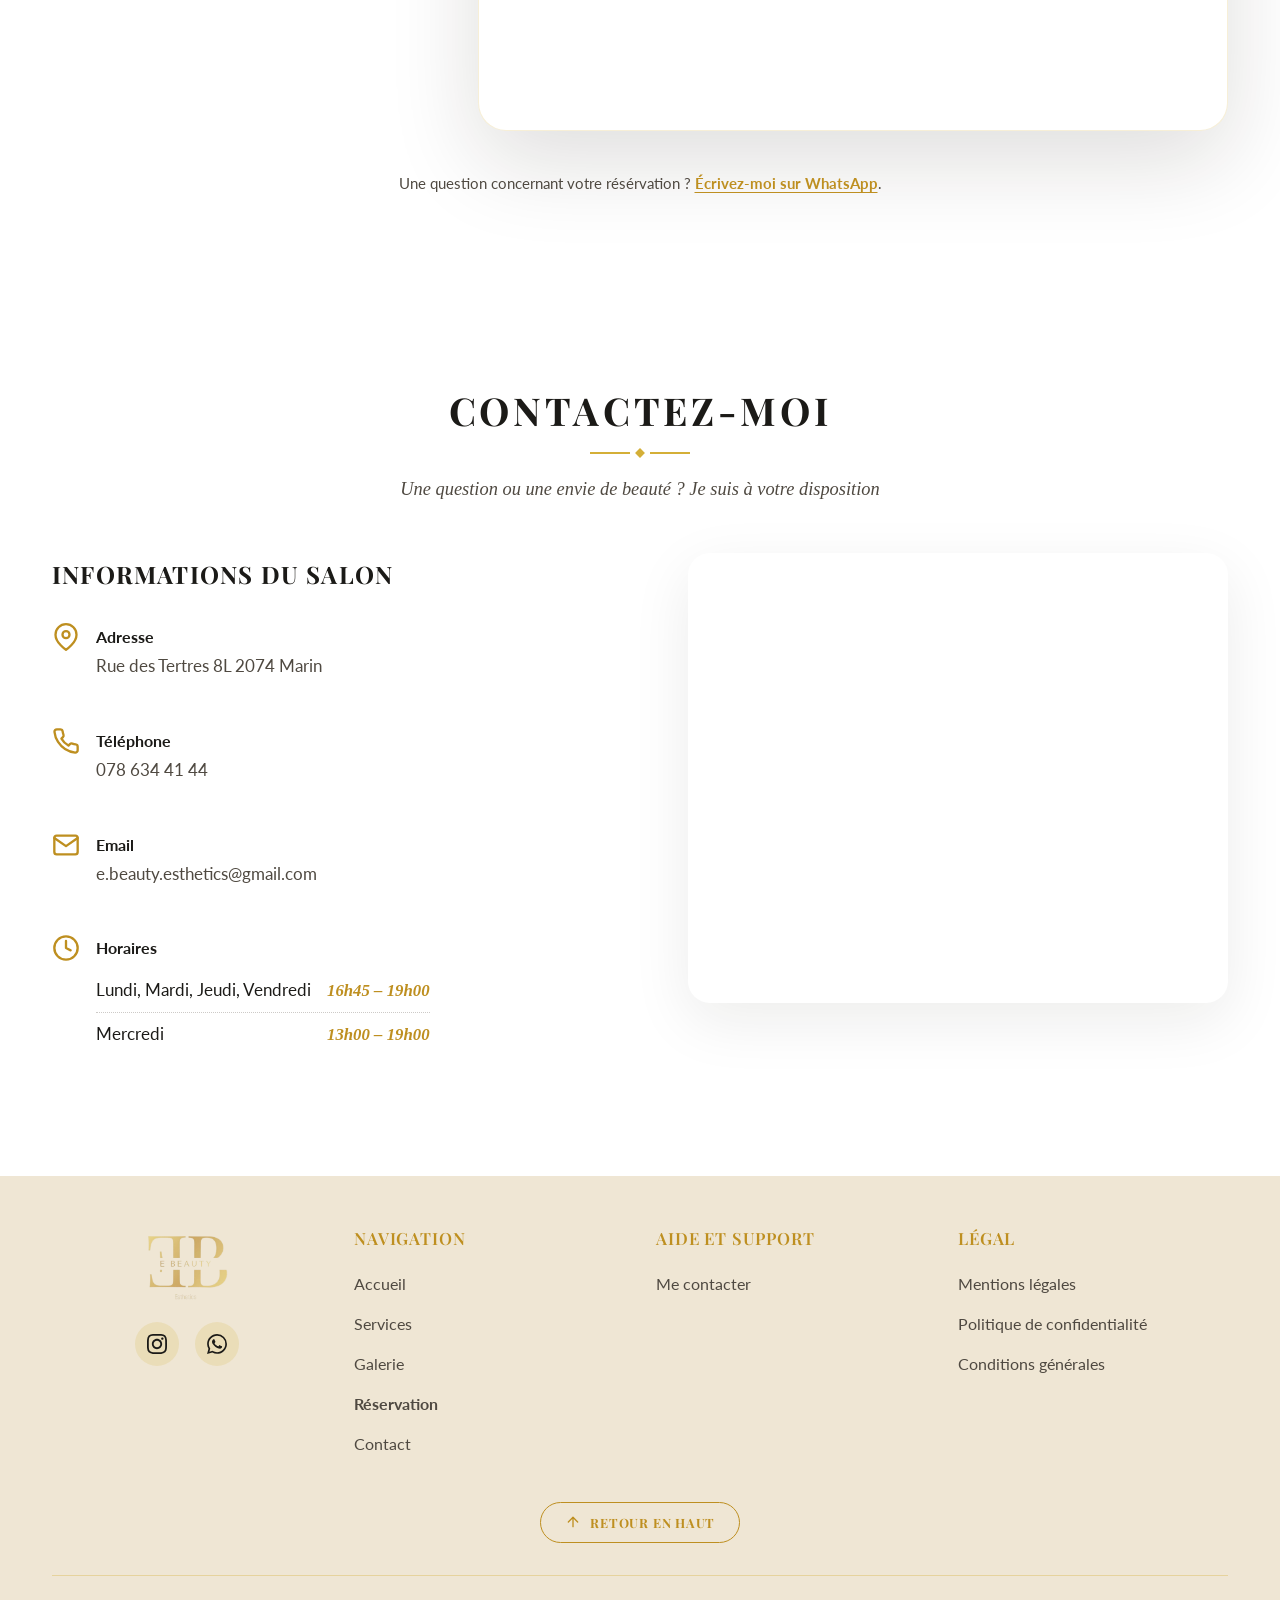
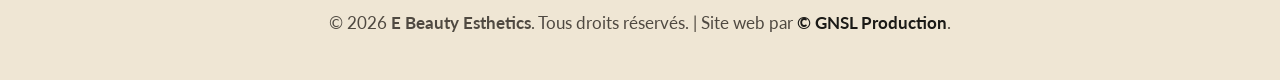
==== commit d87a3ab5: "Add files via upload" ====
--- a/index.html
+++ b/index.html
@@ -30,6 +30,9 @@
         </symbol>
         <symbol id="icon-whatsapp" viewBox="0 0 24 24">
             <path d="M17.472 14.382c-.297-.149-1.758-.867-2.03-.967-.273-.099-.471-.148-.67.15-.197.297-.767.966-.94 1.164-.173.199-.347.223-.644.075-.297-.15-1.255-.463-2.39-1.475-.883-.788-1.48-1.761-1.653-2.059-.173-.297-.018-.458.13-.606.134-.133.298-.347.446-.52.149-.174.198-.298.298-.497.099-.198.05-.371-.025-.52-.075-.149-.669-1.612-.916-2.207-.242-.579-.487-.5-.669-.51-.173-.008-.371-.01-.57-.01-.198 0-.52.074-.792.372-.272.297-1.04 1.016-1.04 2.479 0 1.462 1.065 2.875 1.213 3.074.149.198 2.096 3.2 5.077 4.487.709.306 1.262.489 1.694.625.712.227 1.36.195 1.871.118.571-.085 1.758-.719 2.006-1.413.248-.694.248-1.289.173-1.413-.074-.124-.272-.198-.57-.347m-5.421 7.403h-.004a9.87 9.87 0 01-5.031-1.378l-.361-.214-3.741.982.998-3.648-.235-.374a9.86 9.86 0 01-1.51-5.26c.001-5.45 4.436-9.884 9.888-9.884 2.64 0 5.122 1.03 6.988 2.898a9.825 9.825 0 012.893 6.994c-.003 5.45-4.437 9.884-9.885 9.884m8.413-18.297A11.815 11.815 0 0012.05 0C5.495 0 .16 5.335.157 11.892c0 2.096.547 4.142 1.588 5.945L.057 24l6.305-1.654a11.882 11.882 0 005.683 1.448h.005c6.554 0 11.89-5.335 11.893-11.893a11.821 11.821 0 00-3.48-8.413z"/>
+        </symbol>
+        <symbol id="icon-check" viewBox="0 0 24 24">
+            <path d="M20 6 9 17l-5-5" fill="none" stroke="currentColor" stroke-width="2.4" stroke-linecap="round" stroke-linejoin="round"/>
         </symbol>
     </svg>
 
@@ -85,14 +88,14 @@
         <div class="container hero-content">
             <div class="hero-text">
                 <p class="subtitle">Salon de beauté & onglerie</p>
-                <h1>Votre instant beauté à Marin</h1>
+                <h1>Votre <br class="hero-break">instant <br class="hero-break">beauté à <br class="hero-break">Marin</h1>
                 <p class="description">Manucure, extensions de cils et browlift réalisés avec précision et savoir-faire, dans un cadre chaleureux et une ambiance conviviale. Ici, chaque geste est maîtrisé pour un résultat soigné qui dure.</p>
 
                 <a href="#reservation" class="cta-button">Réserver mon rendez-vous</a>
             </div>
             <div class="hero-image">
                 <picture>
-                    <source srcset="assets/images/accueil.webp" type="image/webp">
+                    <source srcset="assets/images/accueil-480w.webp 480w, assets/images/accueil-700w.webp 700w, assets/images/accueil.webp 918w" sizes="(max-width: 768px) 100vw, 45vw" type="image/webp">
                     <img src="assets/images/accueil.png" width="918" height="1231" alt="E Beauty Esthetics - Salon d'ongles élégant à Marin" fetchpriority="high">
                 </picture>
             </div>
@@ -113,7 +116,7 @@
                 <div class="service-card">
                     <div class="service-image">
                         <picture>
-                            <source srcset="assets/images/services/manucure.webp" type="image/webp">
+                            <source srcset="assets/images/services/manucure-420w.webp 420w, assets/images/services/manucure-760w.webp 760w, assets/images/services/manucure.webp 1178w" sizes="(min-width: 900px) 36vw, 100vw" type="image/webp">
                             <img src="assets/images/services/manucure.jpg" width="924" height="1231" alt="Manucure - E Beauty Esthetics Marin" loading="lazy">
                         </picture>
                     </div>
@@ -169,7 +172,7 @@
                 <div class="service-card">
                     <div class="service-image">
                         <picture>
-                            <source srcset="assets/images/services/extensions-de-cils.webp" type="image/webp">
+                            <source srcset="assets/images/services/extensions-de-cils-420w.webp 420w, assets/images/services/extensions-de-cils-760w.webp 760w, assets/images/services/extensions-de-cils.webp 1180w" sizes="(min-width: 900px) 36vw, 100vw" type="image/webp">
                             <img src="assets/images/services/extensions-de-cils.jpg" width="1180" height="2095" alt="Lashes - E Beauty Esthetics Marin" loading="lazy">
                         </picture>
                     </div>
@@ -238,7 +241,7 @@
                 <div class="service-card">
                     <div class="service-image">
                         <picture>
-                            <source srcset="assets/images/services/browlift.webp" type="image/webp">
+                            <source srcset="assets/images/services/browlift-420w.webp 420w, assets/images/services/browlift-760w.webp 760w, assets/images/services/browlift.webp 1179w" sizes="(min-width: 900px) 36vw, 100vw" type="image/webp">
                             <img src="assets/images/services/browlift.jpg" width="1179" height="1149" alt="Brow lift - E Beauty Esthetics Marin" loading="lazy">
                         </picture>
                     </div>
@@ -267,6 +270,7 @@
             </div>
 
             <div class="services-cta">
+                <p class="services-cta-note">Un doute sur le choix de votre prestation ? <a href="https://wa.me/41786344144" target="_blank" rel="noopener noreferrer">Écrivez-moi sur WhatsApp</a>.</p>
                 <a href="#reservation" class="cta-button">Je réserve mon rendez-vous</a>
             </div>
         </div>
@@ -283,33 +287,42 @@
             <div class="gallery-grid">
                 <button type="button" class="gallery-item" data-full="assets/images/galerie/manucure1.jpg" data-caption="Manucure jaune et rose pastel avec nail art doré en forme de feuille" aria-label="Agrandir : manucure jaune pastel avec nail art doré en forme de feuille sur fond nude">
                     <picture>
-                        <source srcset="assets/images/galerie/manucure1.webp" type="image/webp">
+                        <source srcset="assets/images/galerie/manucure1-480w.webp 480w, assets/images/galerie/manucure1-860w.webp 860w, assets/images/galerie/manucure1.webp 1179w" sizes="(max-width: 767px) 100vw, (max-width: 1400px) 33vw, 460px" type="image/webp">
                         <img src="assets/images/galerie/manucure1.jpg" width="1179" height="1474" alt="Manucure jaune et rose pastel avec nail art doré en forme de feuille" loading="lazy">
                     </picture>
-                </button>
+                    <span class="gallery-caption" aria-hidden="true">Manucure jaune et rose pastel avec nail art doré en forme de feuille</span>
+                </button>
+
                 <button type="button" class="gallery-item" data-full="assets/images/galerie/manucure2.jpg" data-caption="Manucure nude nacré effet lait, ongles en forme d'amande allongée" aria-label="Agrandir : manucure nude nacré effet lait, ongles en forme d'amande allongée">
                     <picture>
-                        <source srcset="assets/images/galerie/manucure2.webp" type="image/webp">
+                        <source srcset="assets/images/galerie/manucure2-480w.webp 480w, assets/images/galerie/manucure2-860w.webp 860w, assets/images/galerie/manucure2.webp 1179w" sizes="(max-width: 767px) 100vw, (max-width: 1400px) 33vw, 460px" type="image/webp">
                         <img src="assets/images/galerie/manucure2.jpg" width="1179" height="1474" alt="Manucure nude nacré effet lait, ongles en forme d'amande allongée" loading="lazy">
                     </picture>
-                </button>
+                    <span class="gallery-caption" aria-hidden="true">Manucure nude nacré effet lait, ongles en forme d'amande allongée</span>
+                </button>
+
                 <button type="button" class="gallery-item" data-full="assets/images/galerie/manucure3.jpg" data-caption="Manucure dégradé rose-orange façon coucher de soleil avec nail art fleur blanche" aria-label="Agrandir : manucure dégradé rose-orange façon coucher de soleil avec nail art fleur blanche">
                     <picture>
-                        <source srcset="assets/images/galerie/manucure3.webp" type="image/webp">
+                        <source srcset="assets/images/galerie/manucure3-480w.webp 480w, assets/images/galerie/manucure3-860w.webp 860w, assets/images/galerie/manucure3.webp 1179w" sizes="(max-width: 767px) 100vw, (max-width: 1400px) 33vw, 460px" type="image/webp">
                         <img src="assets/images/galerie/manucure3.jpg" width="1179" height="1474" alt="Manucure dégradé rose-orange façon coucher de soleil avec nail art fleur blanche" loading="lazy">
                     </picture>
-                </button>
+                    <span class="gallery-caption" aria-hidden="true">Manucure dégradé rose-orange façon coucher de soleil avec nail art fleur blanche</span>
+                </button>
+
                 <button type="button" class="gallery-item" data-full="assets/images/galerie/manucure4.jpg" data-caption="Manucure blanche avec motif feuillage délicat sur fond nude" aria-label="Agrandir : manucure blanche avec motif feuillage délicat sur fond nude">
                     <picture>
-                        <source srcset="assets/images/galerie/manucure4.webp" type="image/webp">
+                        <source srcset="assets/images/galerie/manucure4-480w.webp 480w, assets/images/galerie/manucure4-860w.webp 860w, assets/images/galerie/manucure4.webp 1114w" sizes="(max-width: 767px) 100vw, (max-width: 1400px) 33vw, 460px" type="image/webp">
                         <img src="assets/images/galerie/manucure4.jpg" width="1114" height="1392" alt="Manucure blanche avec motif feuillage délicat sur fond nude" loading="lazy">
                     </picture>
-                </button>
+                    <span class="gallery-caption" aria-hidden="true">Manucure blanche avec motif feuillage délicat sur fond nude</span>
+                </button>
+
                 <button type="button" class="gallery-item" data-full="assets/images/galerie/manucure5.jpg" data-caption="French manucure nude revisitée avec liseré vert menthe et motif zébré" aria-label="Agrandir : french manucure nude revisitée avec liseré vert menthe et motif zébré">
                     <picture>
-                        <source srcset="assets/images/galerie/manucure5.webp" type="image/webp">
+                        <source srcset="assets/images/galerie/manucure5-480w.webp 480w, assets/images/galerie/manucure5-860w.webp 860w, assets/images/galerie/manucure5.webp 1179w" sizes="(max-width: 767px) 100vw, (max-width: 1400px) 33vw, 460px" type="image/webp">
                         <img src="assets/images/galerie/manucure5.jpg" width="1179" height="1474" alt="French manucure nude revisitée avec liseré vert menthe et motif zébré" loading="lazy">
                     </picture>
+                    <span class="gallery-caption" aria-hidden="true">French manucure nude revisitée avec liseré vert menthe et motif zébré</span>
                 </button>
             </div>
             <a href="https://www.instagram.com/e_beauty_esthetics/" target="_blank" rel="noopener noreferrer" class="instagram-cta">
@@ -328,23 +341,44 @@
                 <p>Choisissez un créneau disponible en quelques clics</p>
             </div>
 
-            <!-- Cal inline embed code begins -->
-            <div style="width:100%;height:100%;overflow:scroll" id="my-cal-inline-booking"></div>
-            <script type="text/javascript">
-                (function (C, A, L) { let p = function (a, ar) { a.q.push(ar); }; let d = C.document; C.Cal = C.Cal || function () { let cal = C.Cal; let ar = arguments; if (!cal.loaded) { cal.ns = {}; cal.q = cal.q || []; d.head.appendChild(d.createElement("script")).src = A; cal.loaded = true; } if (ar[0] === L) { const api = function () { p(api, arguments); }; const namespace = ar[1]; api.q = api.q || []; if(typeof namespace === "string"){cal.ns[namespace] = cal.ns[namespace] || api;p(cal.ns[namespace], ar);p(cal, ["initNamespace", namespace]);} else p(cal, ar); return;} p(cal, ar); }; })(window, "https://app.cal.eu/embed/embed.js", "init");
-                 Cal("init", "booking", {origin:"https://app.cal.eu"});
-                 Cal.config = Cal.config || {};
-                 Cal.config.forwardQueryParams = true;
-                    
-                   Cal.ns.booking("inline", {
-                     elementOrSelector:"#my-cal-inline-booking",
-                     config: {"layout":"month_view","useSlotsViewOnSmallScreen":"true","theme":"light"},
-                     calLink: "e.beauty.esthetics/booking",
-                   });
-               
-                   Cal.ns.booking("ui", {"theme":"light","cssVarsPerTheme":{"light":{"cal-brand":"#D4AF37"}},"hideEventTypeDetails":true,"layout":"month_view"});
-            </script>
-            <!-- Cal inline embed code ends -->
+            <div class="reservation-layout">
+                <ul class="reservation-perks">
+                    <li>
+                        <span class="perk-icon"><svg width="16" height="16" aria-hidden="true"><use href="#icon-check"></use></svg></span>
+                        <span class="perk-text">Confirmation rapide de votre rendez-vous</span>
+                    </li>
+                    <li>
+                        <span class="perk-icon"><svg width="16" height="16" aria-hidden="true"><use href="#icon-check"></use></svg></span>
+                        <span class="perk-text">Annulation et reprogrammation gratuites</span>
+                    </li>
+                    <li>
+                        <span class="perk-icon"><svg width="16" height="16" aria-hidden="true"><use href="#icon-check"></use></svg></span>
+                        <span class="perk-text">Paiement sur place au moment de votre visite</span>
+                    </li>
+                </ul>
+
+                <div class="cal-embed-frame">
+                    <!-- Cal inline embed code begins -->
+                    <div class="cal-embed" id="my-cal-inline-booking"></div>
+                    <script type="text/javascript">
+                        (function (C, A, L) { let p = function (a, ar) { a.q.push(ar); }; let d = C.document; C.Cal = C.Cal || function () { let cal = C.Cal; let ar = arguments; if (!cal.loaded) { cal.ns = {}; cal.q = cal.q || []; d.head.appendChild(d.createElement("script")).src = A; cal.loaded = true; } if (ar[0] === L) { const api = function () { p(api, arguments); }; const namespace = ar[1]; api.q = api.q || []; if(typeof namespace === "string"){cal.ns[namespace] = cal.ns[namespace] || api;p(cal.ns[namespace], ar);p(cal, ["initNamespace", namespace]);} else p(cal, ar); return;} p(cal, ar); }; })(window, "https://app.cal.eu/embed/embed.js", "init");
+                         Cal("init", "booking", {origin:"https://app.cal.eu"});
+                         Cal.config = Cal.config || {};
+                         Cal.config.forwardQueryParams = true;
+
+                           Cal.ns.booking("inline", {
+                             elementOrSelector:"#my-cal-inline-booking",
+                             config: {"layout":"month_view","useSlotsViewOnSmallScreen":"true","theme":"light"},
+                             calLink: "e.beauty.esthetics/booking",
+                           });
+
+                           Cal.ns.booking("ui", {"theme":"light","cssVarsPerTheme":{"light":{"cal-brand":"#D4AF37","cal-text":"#1B1A17","cal-text-muted":"#4F4941","cal-bg":"#FFFFFF","cal-bg-muted":"#F8F4EA","cal-border":"#EFE6D4","cal-border-emphasis":"#D4AF37"}},"hideEventTypeDetails":true,"layout":"month_view"});
+                    </script>
+                    <!-- Cal inline embed code ends -->
+                </div>
+            </div>
+
+            <p class="reservation-note">Une question concernant votre résérvation ? <a href="https://wa.me/41786344144" target="_blank" rel="noopener noreferrer">Écrivez-moi sur WhatsApp</a>.</p>
         </div>
     </section>
 
@@ -403,10 +437,16 @@
                         </div>
                         <div>
                             <strong>Horaires</strong>
-                            <p>
-                                <span>Lundi, Mardi, Jeudi, Vendredi :</span> 16h45 - 19h00<br>
-                                <span>Mercredi :</span> 13h00 - 19h00
-                            </p>
+                            <dl class="hours-list">
+                                <div class="hours-row">
+                                    <dt>Lundi, Mardi, Jeudi, Vendredi</dt>
+                                    <dd>16h45 – 19h00</dd>
+                                </div>
+                                <div class="hours-row">
+                                    <dt>Mercredi</dt>
+                                    <dd>13h00 – 19h00</dd>
+                                </div>
+                            </dl>
                         </div>
                     </div>
                 </div>
@@ -497,6 +537,7 @@
                 <div class="lightbox-track" id="lightboxTrack"></div>
             </div>
             <div class="lightbox-dots" id="lightboxDots" role="tablist" aria-label="Aller à une photo"></div>
+            <p class="lightbox-counter" id="lightboxCounter" aria-hidden="true"></p>
             <figcaption id="lightboxCaption"></figcaption>
         </figure>
         <button type="button" class="lightbox-nav lightbox-next" id="lightboxNext" aria-label="Photo suivante">&#10095;</button>
--- a/assets/css/style.css
+++ b/assets/css/style.css
@@ -16,12 +16,12 @@
     --shadow: 0 26px 80px rgba(var(--shadow-color-rgb),0.08);
     --transition: all 0.35s ease;
 
-    --border-gold-subtle: rgba(212,175,55,0.15);
-    --border-gold: rgba(212,175,55,0.2);
-    --border-gold-strong: rgba(212,175,55,0.35);
-
-    --ease-reveal: cubic-bezier(0.16, 1, 0.3, 1);   
-    --ease-panel: cubic-bezier(0.4, 0, 0.2, 1);     
+    --border-gold-subtle: color-mix(in srgb, var(--gold) 15%, transparent);
+    --border-gold: color-mix(in srgb, var(--gold) 20%, transparent);
+    --border-gold-strong: color-mix(in srgb, var(--gold) 35%, transparent);
+
+    --ease-reveal: cubic-bezier(0.16, 1, 0.3, 1);
+    --ease-panel: cubic-bezier(0.4, 0, 0.2, 1);
     --ease-carousel: cubic-bezier(0.65, 0, 0.35, 1);
 
     --space-xs: 0.5rem;
@@ -36,13 +36,15 @@
     --radius-lg: 28px;
     --radius-pill: 999px;
 
+    --icon-btn-size: 48px;
+
     --shadow-sm: 0 10px 24px rgba(var(--shadow-color-rgb),0.08);
     --shadow-md: 0 20px 60px rgba(var(--shadow-color-rgb),0.10);
     --shadow-lg: 0 30px 90px rgba(var(--shadow-color-rgb),0.14);
 
     --text-xs: 0.8rem;
-    --text-sm: 0.9rem;
-    --text-base: 1rem;
+    --text-sm: 0.95rem;
+    --text-base: 1.05rem;
     --text-md: 1.05rem;
     --text-lg: 1.5rem;
     --text-xl: clamp(2.1rem, 4vw, 3rem);
@@ -52,6 +54,8 @@
 
     --success: #2f7a4f;
     --error: #b3402f;
+
+    --header-offset: 175px;
 }
 
 html {
@@ -143,7 +147,7 @@
 h1 { font-size: var(--text-3xl); line-height: 1.05; }
 h2 { font-size: var(--text-xl); margin-bottom: 0.75rem; line-height: 1.15; }
 h3 { font-size: var(--text-lg); margin-bottom: 0.65rem; letter-spacing: 0.05em; }
-h4 { font-size: var(--text-md); margin-bottom: 0.5rem; letter-spacing: 0.05em; }
+h4 { font-size: var(--text-md); margin-bottom: var(--space-xs); letter-spacing: 0.05em; }
 
 p {
     margin-bottom: 1.4rem;
@@ -199,6 +203,15 @@
     padding: 0.85rem 0;
 }
 
+header.nav-shrink {
+    padding: 0.4rem 0;
+    box-shadow: 0 10px 30px rgba(var(--shadow-color-rgb),0.1);
+}
+
+header.nav-shrink nav .logo img {
+    transform: scale(1.3);
+}
+
 .container {
     max-width: 1400px;
     margin: 0 auto;
@@ -209,7 +222,7 @@
     display: flex;
     flex-direction: column;
     align-items: stretch;
-    gap: 1rem;
+    gap: var(--space-sm);
     padding: 0.5rem 0;
 }
 
@@ -244,6 +257,7 @@
 nav .logo img {
     transform: scale(1.45);
     transform-origin: center;
+    transition: transform 0.35s ease;
 }
 
 .nav-links {
@@ -298,7 +312,7 @@
     color: var(--text);
     padding: 0.6rem 1.35rem;
     border-radius: var(--radius-pill);
-    box-shadow: 0 10px 24px rgba(212,175,55,0.28);
+    box-shadow: 0 10px 24px color-mix(in srgb, var(--gold) 28%, transparent);
 }
 
 .nav-links a.nav-cta::after {
@@ -327,7 +341,7 @@
     letter-spacing: 0.08em;
     border: 1px solid transparent;
     transition: var(--transition);
-    box-shadow: 0 14px 35px rgba(212,175,55,0.18);
+    box-shadow: 0 14px 35px color-mix(in srgb, var(--gold) 18%, transparent);
 }
 
 .cta-button:hover {
@@ -369,7 +383,7 @@
 }
 
 .btn-secondary:hover {
-    background: rgba(212,175,55,0.1);
+    background: color-mix(in srgb, var(--gold) 10%, transparent);
     color: var(--text);
 }
 
@@ -380,18 +394,18 @@
 .mobile-menu-btn {
     display: none;
     position: relative;
-    background: rgba(212,175,55,0.1);
+    background: color-mix(in srgb, var(--gold) 10%, transparent);
     border: 1px solid var(--border-gold-strong);
     border-radius: 50%;
-    width: 48px;
-    height: 48px;
+    width: var(--icon-btn-size);
+    height: var(--icon-btn-size);
     cursor: pointer;
     transition: var(--transition);
     z-index: 1200;
 }
 
 .mobile-menu-btn:hover {
-    background: rgba(212,175,55,0.08);
+    background: color-mix(in srgb, var(--gold) 8%, transparent);
 }
 
 .mobile-menu-btn span {
@@ -468,7 +482,7 @@
 }
 
 .hero-text h1 {
-    margin-bottom: 1.5rem;
+    margin-bottom: var(--space-md);
     font-size: var(--text-display);
     line-height: 0.98;
 }
@@ -506,6 +520,7 @@
 
 .section {
     padding: var(--space-2xl) var(--space-md);
+    scroll-margin-top: calc(var(--header-offset) - 4rem);
 }
 
 .section-bg-gray {
@@ -523,17 +538,50 @@
     letter-spacing: 0.1em;
 }
 
+/* Sortie du régime "paragraphe de contenu" : italique Playfair plutôt que
+   la police et la taille utilisées pour le texte courant, pour se lire
+   comme une note éditoriale plutôt qu'une légende technique. Pleine
+   largeur du conteneur, sans restriction. */
 .section-header p {
-    font-size: var(--text-md);
+    margin: 1rem 0 0;
+    font-family: 'Playfair Display', serif;
+    font-style: italic;
+    font-weight: 500;
+    font-size: 1.15rem;
+    line-height: 1.7;
     color: var(--text-muted);
-    margin-top: 1rem;
-}
-
+    text-wrap: balance;
+    opacity: 0;
+    transform: translateY(10px);
+    transition: opacity 0.7s ease, transform 0.7s ease;
+    transition-delay: 0.15s;
+}
+
+.fade-in.visible .section-header p {
+    opacity: 1;
+    transform: translateY(0);
+}
+
+/* Séparateur : deux segments dorés encadrant un petit losange central,
+   plutôt qu'un simple trait plein. La largeur totale reste proche de
+   l'originale pour garder une séparation bien marquée. */
 .section-header .line {
-    width: 90px;
+    position: relative;
+    width: 100px;
     height: 2px;
+    margin: 1.25rem auto;
+    background: linear-gradient(to right, var(--gold) 0 40%, transparent 40% 60%, var(--gold) 60% 100%);
+}
+
+.section-header .line::before {
+    content: "";
+    position: absolute;
+    top: 50%;
+    left: 50%;
+    width: 7px;
+    height: 7px;
     background: var(--gold);
-    margin: 1.25rem auto;
+    transform: translate(-50%, -50%) rotate(45deg);
 }
 
 /* Conteneur du calendrier Cal.com : une hauteur en % sur un parent sans
@@ -546,19 +594,144 @@
     overflow: auto;
 }
 
+.reservation-layout {
+    display: grid;
+    grid-template-columns: minmax(220px, 0.85fr) minmax(0, 1.65fr);
+    gap: var(--space-lg);
+    align-items: start;
+}
+
+/* Desktop uniquement : la liste de repères est plus courte que l'iframe
+   Cal.com, donc centrée sur sa hauteur plutôt qu'alignée en haut. */
+@media (min-width: 901px) {
+    .reservation-layout {
+        align-items: center;
+    }
+}
+
+/* Liste ouverte, sans bloc englobant : chaque repère se suffit à lui-même
+   grâce à son badge rond, pas besoin d'une carte pour les regrouper
+   visuellement. */
+.reservation-perks {
+    display: flex;
+    flex-direction: column;
+    gap: 1.85rem;
+    list-style: none;
+    padding-top: var(--space-xs);
+}
+
+/* Note placée sous .reservation-layout (donc sous la colonne la plus haute
+   des deux, perks ou calendrier) pour clore toute la section plutôt qu'une
+   seule colonne. */
+.reservation-note {
+    margin: 2.5rem 0 0;
+    text-align: center;
+    font-size: var(--text-sm);
+    color: var(--text-muted);
+    line-height: 1.6;
+}
+
+.reservation-note a {
+    color: var(--gold-dark);
+    font-weight: 700;
+    text-decoration: underline;
+    text-underline-offset: 3px;
+}
+
+.reservation-note a:hover {
+    color: var(--text);
+}
+
+.reservation-perks li {
+    display: flex;
+    align-items: center;
+    gap: 1.1rem;
+}
+
+.perk-icon {
+    display: flex;
+    align-items: center;
+    justify-content: center;
+    flex-shrink: 0;
+    width: 42px;
+    height: 42px;
+    border-radius: 50%;
+    border: 1px solid var(--border-gold-strong);
+    background: color-mix(in srgb, var(--gold) 6%, transparent);
+    color: var(--gold-dark);
+}
+
+.perk-text {
+    color: var(--text-muted);
+    font-size: var(--text-base);
+    line-height: 1.6;
+}
+
+/* Cadre autour du widget Cal.com : l'iframe tierce ne suit pas la charte du
+   site, ce cadre (radius + ombre + liseré or + padding serré) l'intègre
+   visuellement, au plus près du bord du widget, sans toucher à son contenu
+   interne. Même traitement à toutes les tailles d'écran. */
+.cal-embed-frame {
+    background: var(--surface);
+    border: 1px solid var(--border-gold);
+    border-radius: var(--radius-lg);
+    box-shadow: var(--shadow-lg);
+    padding: 0.75rem;
+    overflow: hidden;
+}
+
+@media (max-width: 900px) {
+    .reservation-layout {
+        grid-template-columns: 1fr;
+    }
+
+    .reservation-perks {
+        flex-direction: row;
+        flex-wrap: wrap;
+        justify-content: center;
+        gap: 1.1rem 1.75rem;
+    }
+
+    .reservation-perks li {
+        flex: 1 1 220px;
+    }
+}
+
 .services-grid {
-    display: grid;
-    grid-template-columns: repeat(auto-fit, minmax(320px, 1fr));
-    gap: 2rem;
+    display: flex;
+    flex-direction: column;
+    gap: var(--space-lg);
 }
 
 .services-cta {
     display: flex;
-    justify-content: center;
+    flex-direction: column;
+    align-items: center;
+    gap: 1.1rem;
     margin-top: 3rem;
 }
 
+.services-cta-note {
+    margin: 0;
+    font-size: var(--text-sm);
+    color: var(--text-muted);
+    text-align: center;
+}
+
+.services-cta-note a {
+    color: var(--gold-dark);
+    font-weight: 700;
+    text-decoration: underline;
+    text-underline-offset: 3px;
+}
+
+.services-cta-note a:hover {
+    color: var(--text);
+}
+
 .service-card {
+    display: flex;
+    flex-direction: column;
     background: var(--surface);
     border-radius: var(--radius-md);
     overflow: hidden;
@@ -573,7 +746,7 @@
 }
 
 .service-image {
-    height: 360px;
+    height: 300px;
     width: 100%;
     overflow: hidden;
     position: relative;
@@ -595,18 +768,42 @@
     padding: 2rem;
 }
 
+/* Layout "carte de maison" à partir de 900px : image en colonne fixe,
+   liste de prestations qui prend le reste de la largeur — remplace
+   l'empilement image-au-dessus/contenu-en-dessous par une mise en page
+   éditoriale plus proche d'un menu de maison haut de gamme. */
+@media (min-width: 900px) {
+    .service-card {
+        flex-direction: row;
+        align-items: stretch;
+    }
+
+    .service-image {
+        flex: 0 0 36%;
+        height: auto;
+    }
+
+    .service-content {
+        flex: 1 1 auto;
+        padding: 2.5rem 2.75rem;
+    }
+}
+
 .service-content h3 {
     color: var(--text);
     letter-spacing: 0.05em;
-    margin-bottom: 1.5rem;
+    margin-bottom: var(--space-md);
     padding-bottom: 0.9rem;
     border-bottom: 2px solid var(--border-gold-strong);
 }
 
 .service-price {
     flex: 0 0 auto;
+    font-family: 'Playfair Display', serif;
+    font-style: italic;
     font-size: var(--text-md);
-    font-weight: 700;
+    font-weight: 600;
+    letter-spacing: 0.02em;
     color: var(--gold-dark);
     white-space: nowrap;
 }
@@ -614,7 +811,7 @@
 .service-item {
     display: flex;
     align-items: baseline;
-    gap: 0.5rem;
+    gap: var(--space-xs);
     padding: 0.65rem 0;
     border-bottom: 1px solid rgba(var(--shadow-color-rgb),0.06);
     font-size: var(--text-base);
@@ -642,18 +839,19 @@
 }
 
 .service-subcategory {
-    font-size: var(--text-sm);
+    display: block;
+    font-size: 1.250rem;
     font-weight: 700;
-    letter-spacing: 0.08em;
+    letter-spacing: 0.1em;
     text-transform: uppercase;
     color: var(--gold-dark);
-    margin: 1.25rem 0 0.1rem;
+    margin: 1.5rem 0 0.6rem;
+    padding-bottom: 0.4rem;
+    border-bottom: 1px solid var(--border-gold);
 }
 
 .service-subcategory:first-of-type {
     margin-top: 0;
-    padding-top: 0;
-    border-top: none;
 }
 
 .gallery-grid {
@@ -725,6 +923,33 @@
     transform: scale(1.06);
 }
 
+/* Légende en overlay au survol/focus : dégradé bas + texte, révélé par
+   translation + fondu. aria-hidden côté HTML car l'information est déjà
+   portée par l'aria-label du bouton (lu par les lecteurs d'écran). */
+.gallery-caption {
+    position: absolute;
+    inset: auto 0 0 0;
+    z-index: 1;
+    padding: 2.5rem 1.25rem 1.1rem;
+    background: linear-gradient(0deg, rgba(15,12,8,0.72) 0%, rgba(15,12,8,0.35) 55%, transparent 100%);
+    color: var(--ivory);
+    font-family: 'Playfair Display', serif;
+    font-size: var(--text-sm);
+    letter-spacing: 0.02em;
+    line-height: 1.4;
+    text-align: left;
+    opacity: 0;
+    transform: translateY(8px);
+    transition: opacity 0.35s ease, transform 0.35s ease;
+    pointer-events: none;
+}
+
+.gallery-item:hover .gallery-caption,
+.gallery-item:focus-visible .gallery-caption {
+    opacity: 1;
+    transform: translateY(0);
+}
+
 .gallery-item::before {
     content: "";
     position: absolute;
@@ -803,6 +1028,16 @@
     font-size: 0.95rem;
 }
 
+.lightbox-counter {
+    margin: 0.6rem 0 0;
+    text-align: center;
+    color: var(--gold);
+    font-family: 'Playfair Display', serif;
+    font-size: var(--text-xs);
+    letter-spacing: 0.18em;
+    text-transform: uppercase;
+}
+
 .lightbox-dots {
     display: flex;
     align-items: center;
@@ -833,8 +1068,8 @@
 
 .lightbox-close,
 .lightbox-nav {
-    width: 48px;
-    height: 48px;
+    width: var(--icon-btn-size);
+    height: var(--icon-btn-size);
     border-radius: 50%;
     border: none;
     background: rgba(255,255,255,0.9);
@@ -911,7 +1146,7 @@
 .instagram-cta:hover {
     background: var(--gold);
     color: var(--surface);
-    box-shadow: 0 14px 32px rgba(212,175,55,0.22);
+    box-shadow: 0 14px 32px color-mix(in srgb, var(--gold) 22%, transparent);
 }
 
 .instagram-cta svg {
@@ -923,6 +1158,7 @@
     display: grid;
     grid-template-columns: 1.05fr 0.95fr;
     gap: var(--space-lg);
+    align-items: stretch;
 }
 
 .contact-info h3 {
@@ -947,17 +1183,59 @@
     display: block;
 }
 
+/* Horaires en petit tableau plutôt qu'en texte enchaîné avec <br> : chaque
+   ligne aligne le libellé des jours et l'horaire avec un séparateur
+   pointillé, plus lisible qu'un paragraphe compact. */
+.hours-list {
+    margin: 0.4rem 0 0;
+}
+
+.hours-row {
+    display: flex;
+    justify-content: space-between;
+    align-items: baseline;
+    gap: var(--space-sm);
+    padding: 0.4rem 0;
+    border-bottom: 1px dotted rgba(111,104,95,0.35);
+}
+
+.hours-row:last-child {
+    border-bottom: none;
+}
+
+.hours-row dt {
+    margin: 0;
+    color: var(--text);
+    font-size: var(--text-md);
+}
+
+.hours-row dd {
+    margin: 0;
+    flex-shrink: 0;
+    font-family: 'Playfair Display', serif;
+    font-style: italic;
+    font-weight: 600;
+    font-size: var(--text-md);
+    color: var(--gold-dark);
+    white-space: nowrap;
+}
+
 .map-section {
     display: flex;
     align-items: stretch;
 }
 
+/* Teinte la carte Google Maps pour rester cohérente avec la palette
+   ivoire/or, sans l'enfermer dans un cadre bordé — juste un radius doux et
+   une ombre légère, comme une photo posée sur la page. */
 .map-section iframe {
+    display: block;
     width: 100%;
     min-height: 350px;
     border: none;
     border-radius: var(--radius-md);
     box-shadow: 0 18px 60px rgba(var(--shadow-color-rgb),0.08);
+    filter: grayscale(35%) sepia(12%) saturate(120%) brightness(0.99) contrast(101%);
 }
 
 footer {
@@ -992,7 +1270,7 @@
 
 .footer-section h4 {
     color: var(--gold-dark);
-    margin-bottom: 1rem;
+    margin-bottom: var(--space-sm);
     font-size: var(--text-base);
     font-weight: 600;
 }
@@ -1027,7 +1305,7 @@
     justify-content: center;
     width: 44px;
     height: 44px;
-    background: rgba(212,175,55,0.18);
+    background: color-mix(in srgb, var(--gold) 18%, transparent);
     border-radius: 50%;
     color: var(--text);
     transition: var(--transition);
@@ -1167,6 +1445,7 @@
         left: 0;
         height: 100vh;
         height: 100svh;
+        height: 100dvh;
         width: min(80vw, 320px);
         background: linear-gradient(180deg, var(--ivory) 0%, var(--surface) 100%);
         padding: 7rem 2.25rem 2.5rem;
@@ -1230,7 +1509,7 @@
         display: flex;
         width: auto;
         border-bottom: none;
-        gap: 1rem;
+        gap: var(--space-sm);
         justify-content: center;
         margin-top: 1.75rem;
     }
@@ -1243,7 +1522,7 @@
         height: 44px;
         padding: 0;
         border-radius: 50%;
-        background: rgba(212,175,55,0.18);
+        background: color-mix(in srgb, var(--gold) 18%, transparent);
         color: var(--text);
         transition: var(--transition);
     }
@@ -1262,18 +1541,22 @@
 
     .hero {
         padding-top: 140px;
+    }
+
+    :root {
+        --header-offset: 140px;
     }
 
     .nav-book-btn {
         display: inline-flex;
         align-items: center;
         justify-content: center;
-        width: 48px;
-        height: 48px;
+        width: var(--icon-btn-size);
+        height: var(--icon-btn-size);
         background: var(--gold);
         color: var(--text);
         border-radius: 50%;
-        box-shadow: 0 10px 24px rgba(212,175,55,0.28);
+        box-shadow: 0 10px 24px color-mix(in srgb, var(--gold) 28%, transparent);
         transition: var(--transition);
     }
 
@@ -1300,6 +1583,10 @@
 
     h1 { font-size: min(2.5rem, 11vw); }
     h2 { font-size: 1.95rem; }
+
+    .hero-break {
+        display: none;
+    }
 }
 
 @media (max-width: 480px) {
@@ -1322,9 +1609,13 @@
         min-height: 100svh;
     }
 
+    :root {
+        --header-offset: 130px;
+    }
+
     .hero-content {
         padding: 1.75rem 1rem;
-        gap: 1.5rem;
+        gap: var(--space-md);
     }
 
     .hero-image img {
@@ -1452,12 +1743,53 @@
     .hero-text .description,
     .hero-text .cta-button,
     .hero-image,
-    .section-header h2 .reveal-text {
+    .section-header h2 .reveal-text,
+    .section-header p {
         opacity: 1;
         transform: none;
         translate: none;
         transition: none;
         animation: none;
+    }
+}
+
+/* Animation scroll native (CSS scroll-driven animations) sur le séparateur et
+   le titre de section : la progression suit la position de l'élément dans le
+   viewport (animation-timeline: view()) plutôt qu'un déclenchement JS. Cible
+   des propriétés (scaleX du trait, letter-spacing/opacity du h2 parent) que
+   .reveal-text et l'IntersectionObserver de script.js ne touchent pas, donc
+   aucun conflit avec le reveal existant. @supports isole totalement les
+   navigateurs qui ne prennent pas encore en charge la fonctionnalité
+   (Firefox, Safari < 26) : ils gardent le comportement actuel, sans
+   régression possible. */
+@supports (animation-timeline: view()) {
+    .section-header .line {
+        animation: line-grow linear both;
+        animation-timeline: view();
+        animation-range: entry;
+    }
+
+    @keyframes line-grow {
+        from { transform: scaleX(0); }
+        to { transform: scaleX(1); }
+    }
+
+    .section-header h2 {
+        animation: title-tracking linear both;
+        animation-timeline: view();
+        animation-range: entry;
+    }
+
+    @keyframes title-tracking {
+        from { letter-spacing: -0.04em; opacity: 0.3; }
+        to { letter-spacing: 0.1em; opacity: 1; }
+    }
+
+    @media (prefers-reduced-motion: reduce) {
+        .section-header .line,
+        .section-header h2 {
+            animation: none;
+        }
     }
 }
 
@@ -1478,6 +1810,32 @@
     opacity: 1;
 }
 
+/* Repli visuel si une image ne charge pas (lien rompu, 404, coupure réseau) :
+   remplace l'icône "image cassée" du navigateur par un encart ivoire/or
+   cohérent avec la charte. L'img reste dans le DOM en opacity:0 (donc
+   toujours annoncée par les lecteurs d'écran via son attribut alt), seul le
+   rendu visuel change. La classe est posée par script.js sur l'événement
+   `error` de chaque <img>. */
+picture.media-broken {
+    position: relative;
+    background: var(--ivory-deep);
+}
+
+picture.media-broken img {
+    opacity: 0;
+}
+
+picture.media-broken::after {
+    content: "";
+    position: absolute;
+    inset: 0;
+    margin: auto;
+    width: 36px;
+    height: 36px;
+    opacity: 0.55;
+    background: url("data:image/svg+xml,%3Csvg xmlns='http://www.w3.org/2000/svg' viewBox='0 0 24 24' fill='none' stroke='%23be8f20' stroke-width='1.6' stroke-linecap='round' stroke-linejoin='round'%3E%3Crect x='3' y='3' width='18' height='18' rx='2'/%3E%3Ccircle cx='8.5' cy='8.5' r='1.5'/%3E%3Cpath d='M21 15l-5-5L5 21'/%3E%3C/svg%3E") no-repeat center / contain;
+}
+
 /* Halo pulsé discret autour du bouton WhatsApp flottant, pour signaler sa
    présence sans effet clignotant agressif. */
 .whatsapp-float {
@@ -1515,7 +1873,7 @@
     z-index: 2200;
     display: flex;
     align-items: center;
-    gap: 1.5rem;
+    gap: var(--space-md);
     max-width: 620px;
     margin: 0 auto;
     padding: 1.25rem 1.5rem;
@@ -1567,7 +1925,7 @@
         right: 0.75rem;
         bottom: 0.75rem;
         padding: 1.25rem;
-        gap: 1rem;
+        gap: var(--space-sm);
     }
 
     .cookie-banner p {
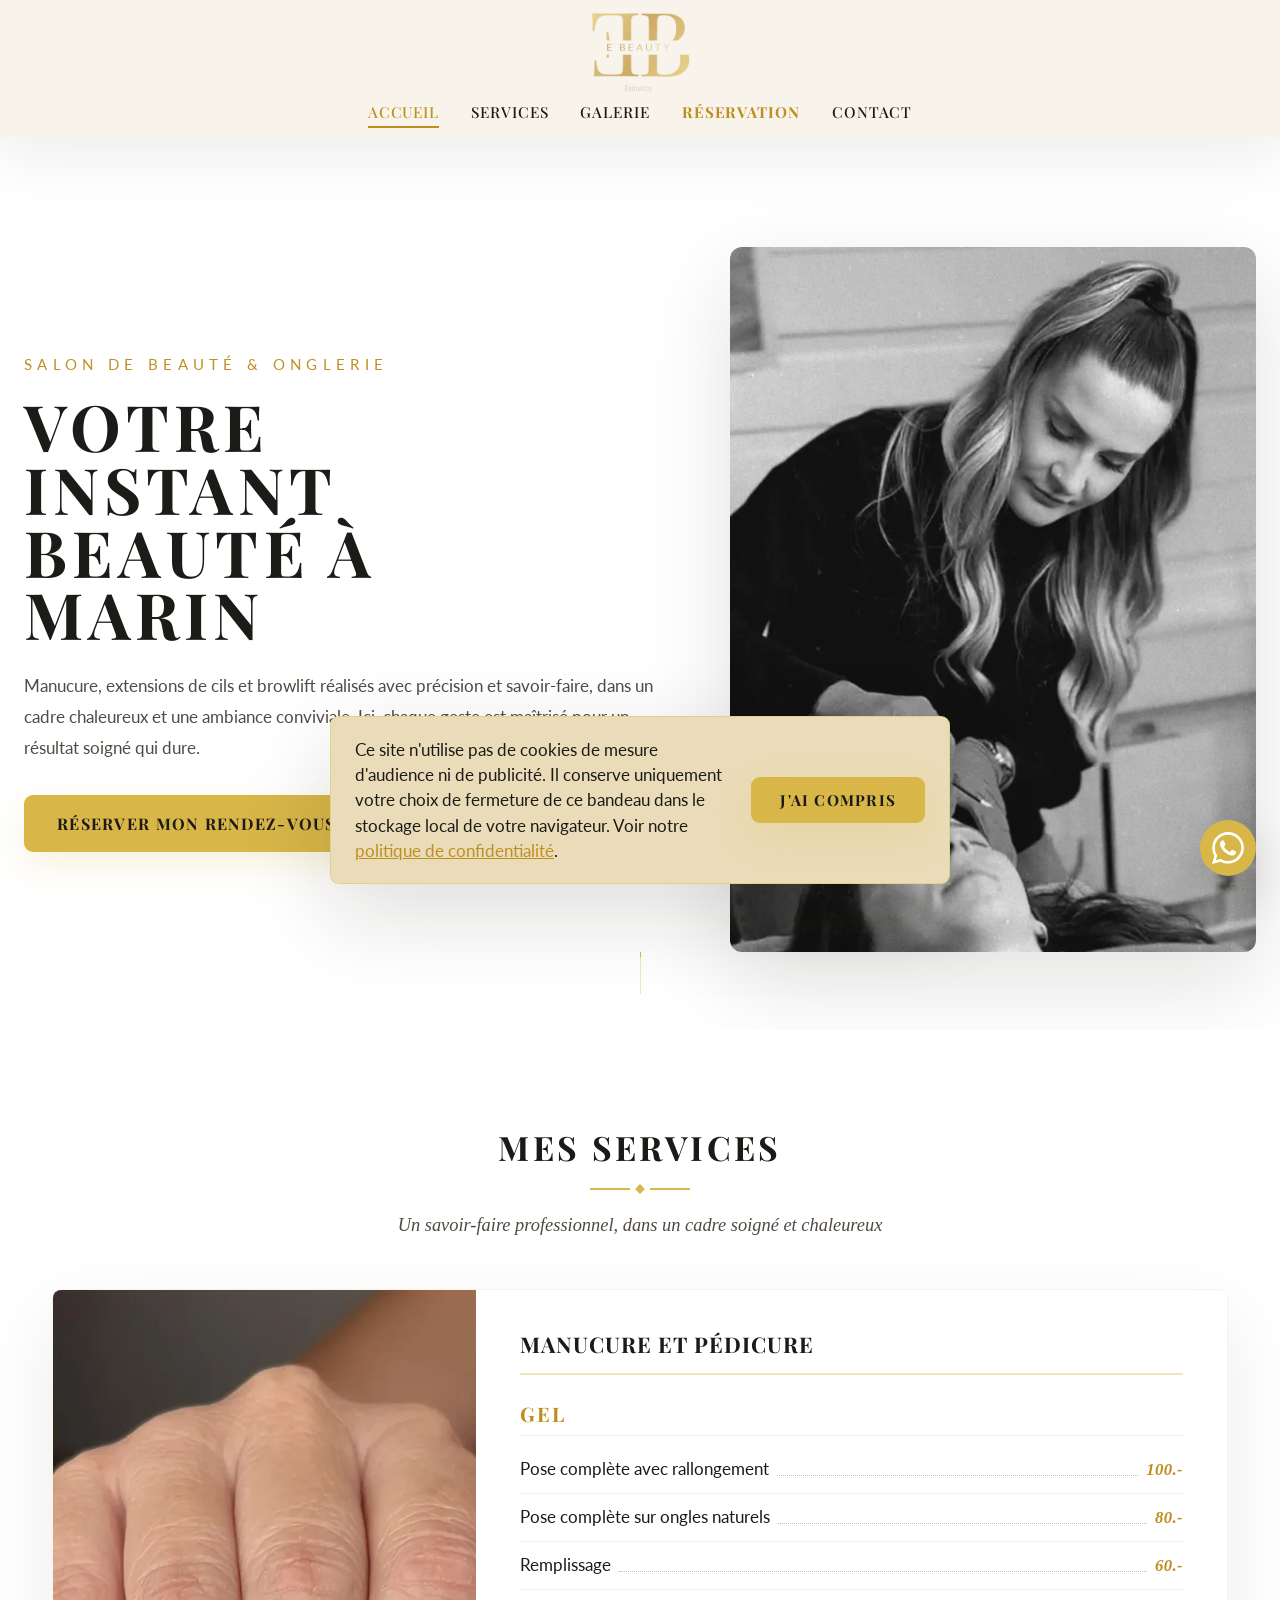
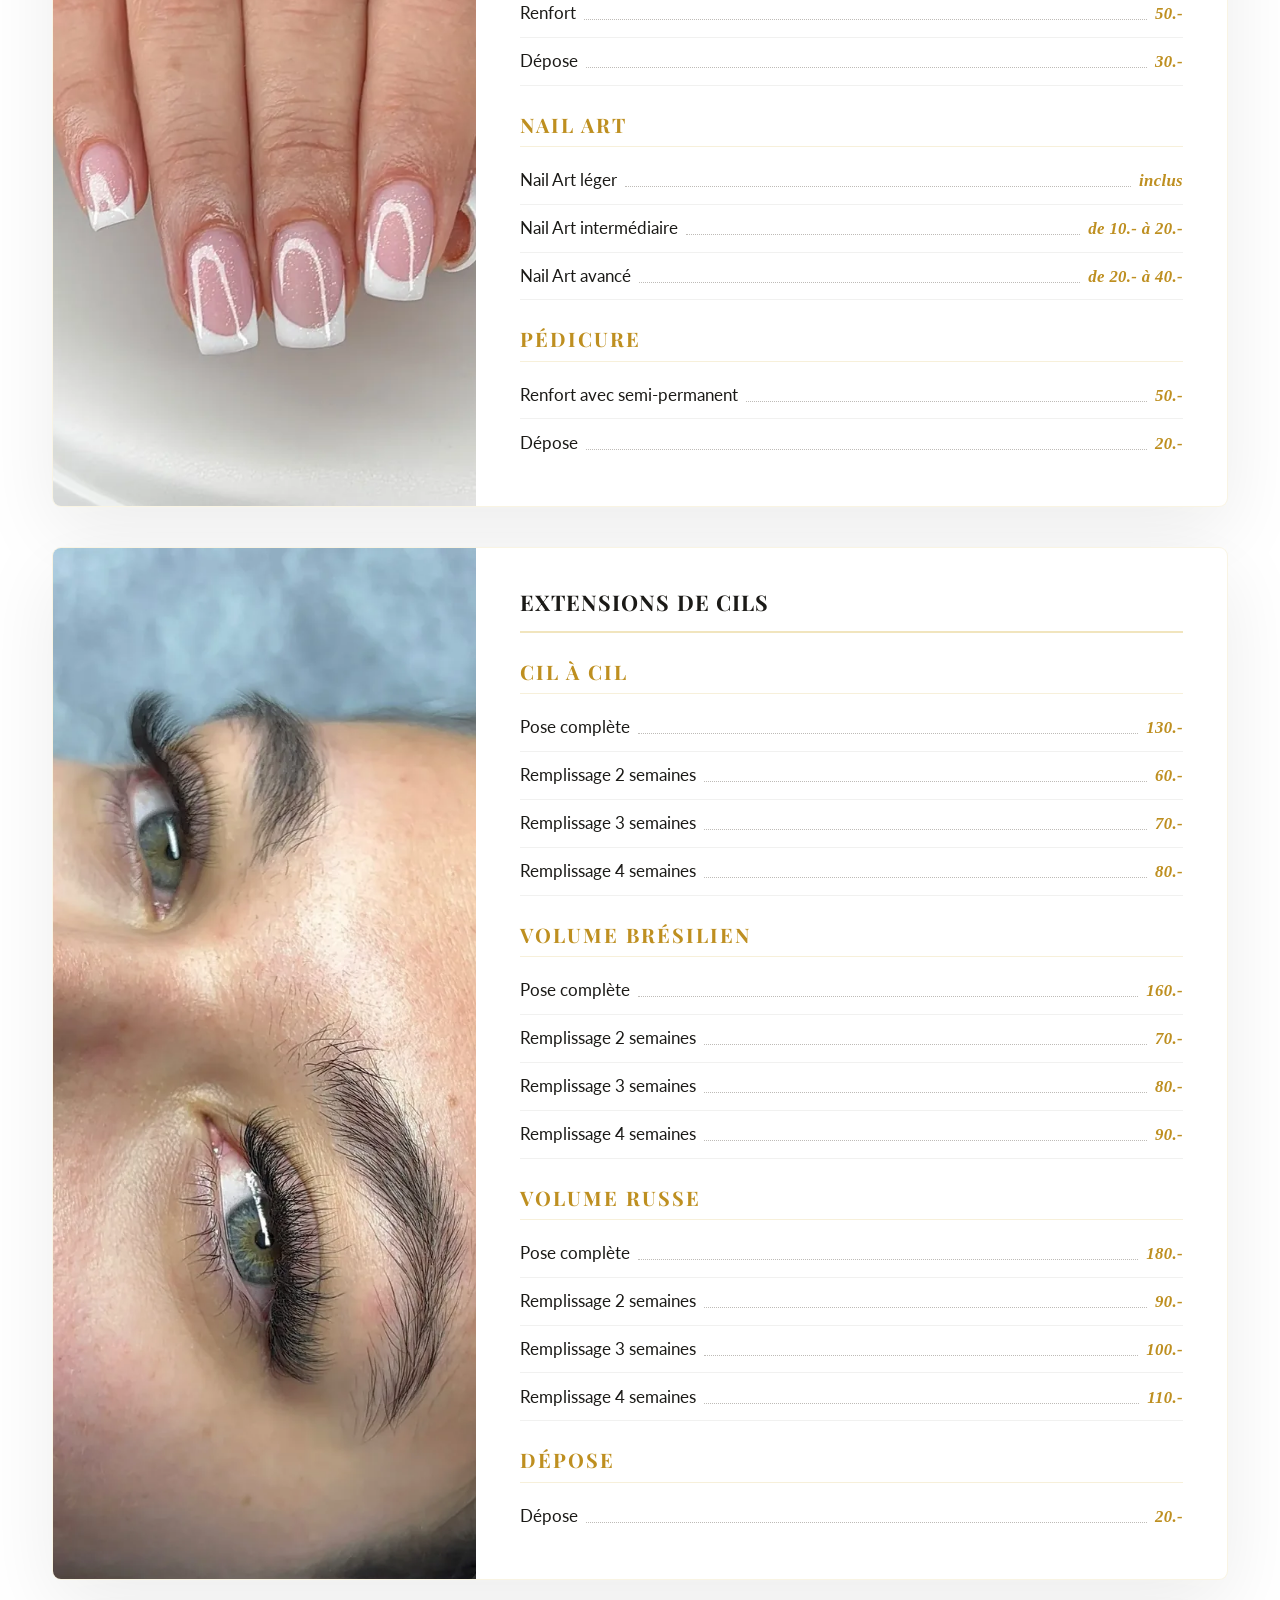
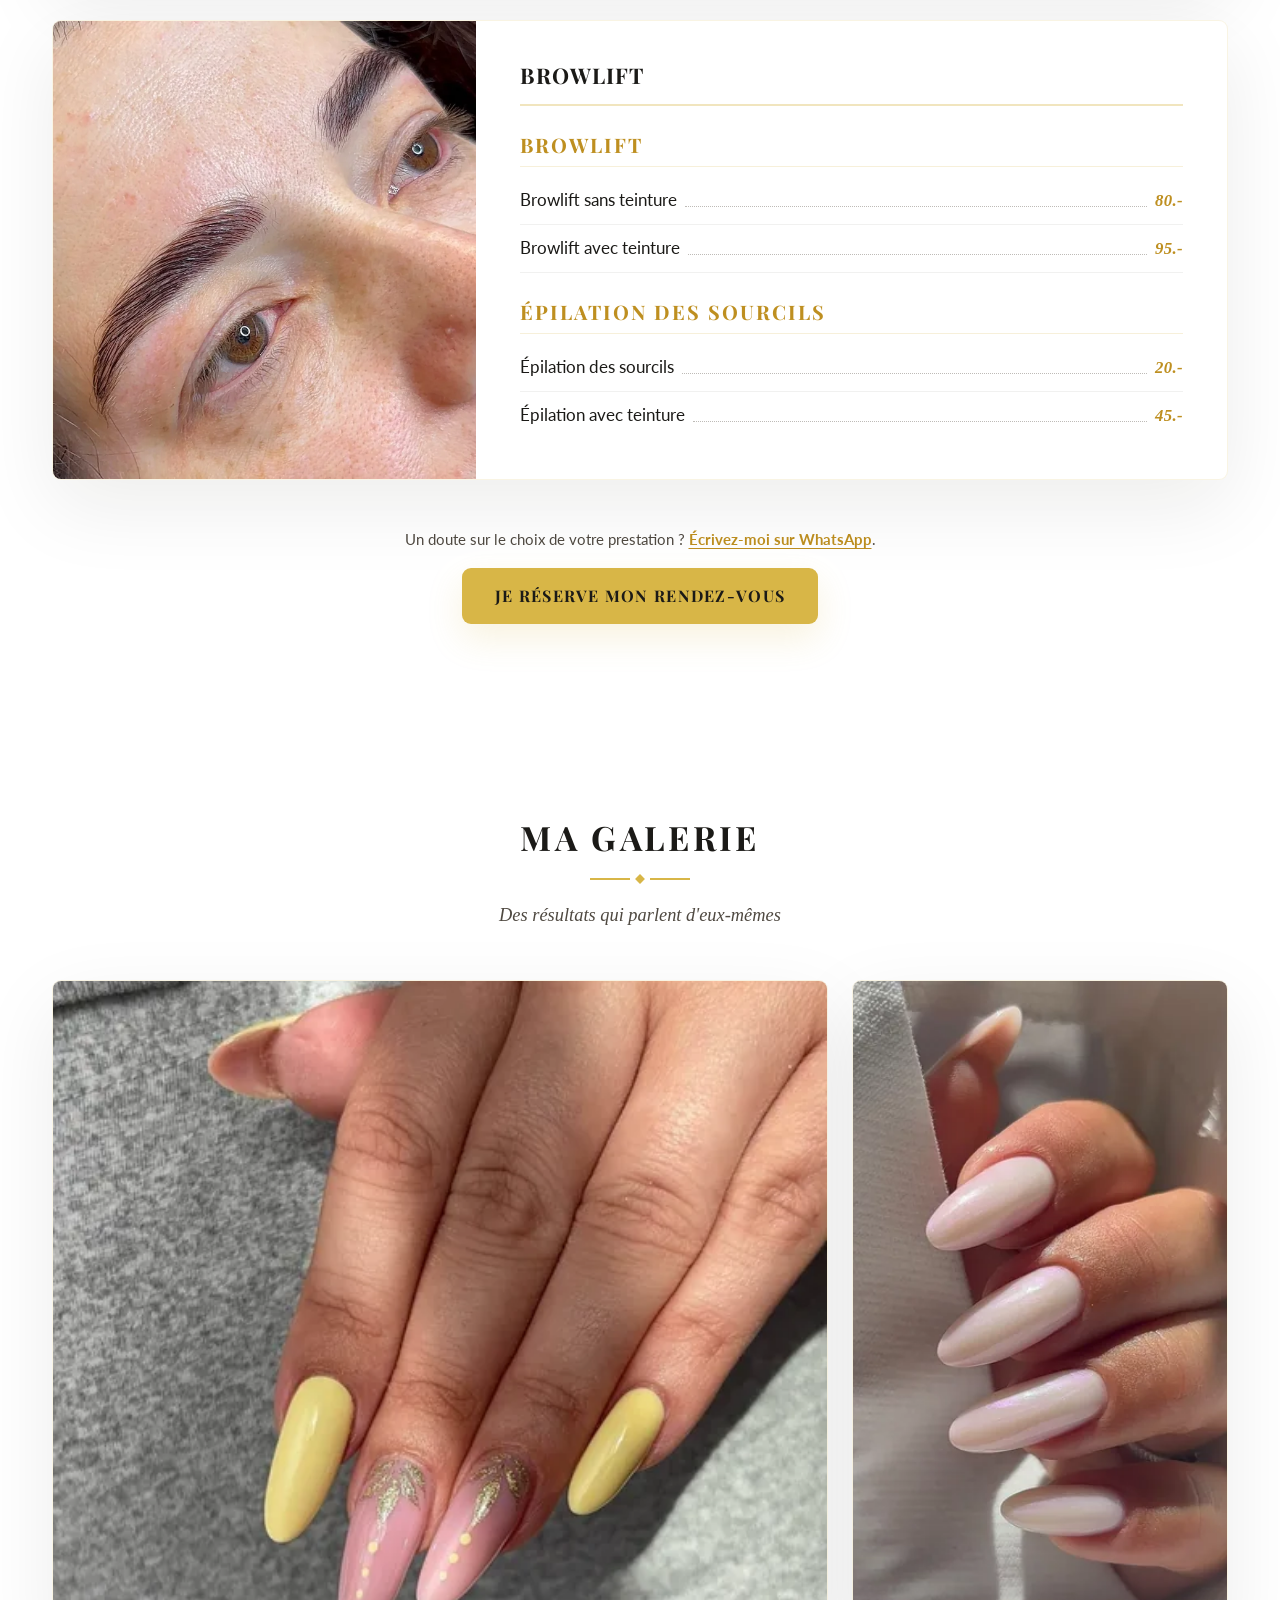
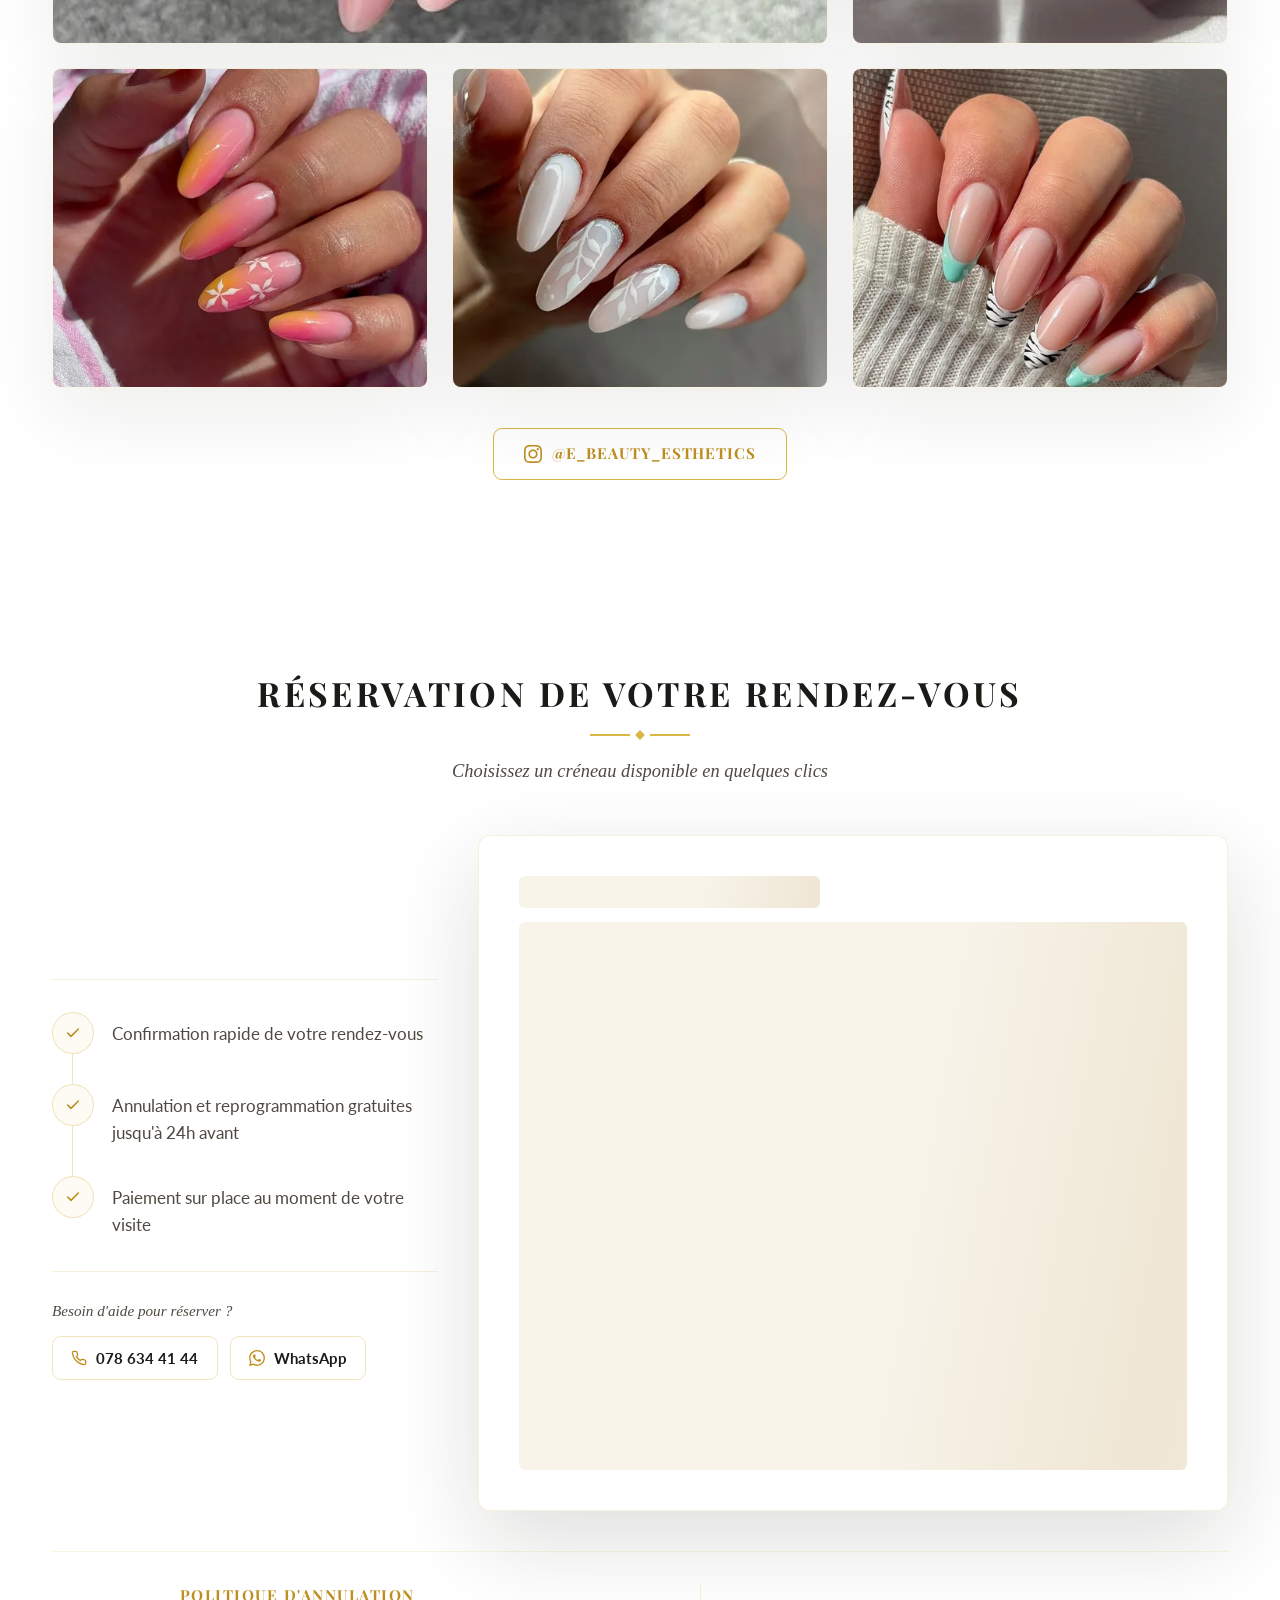
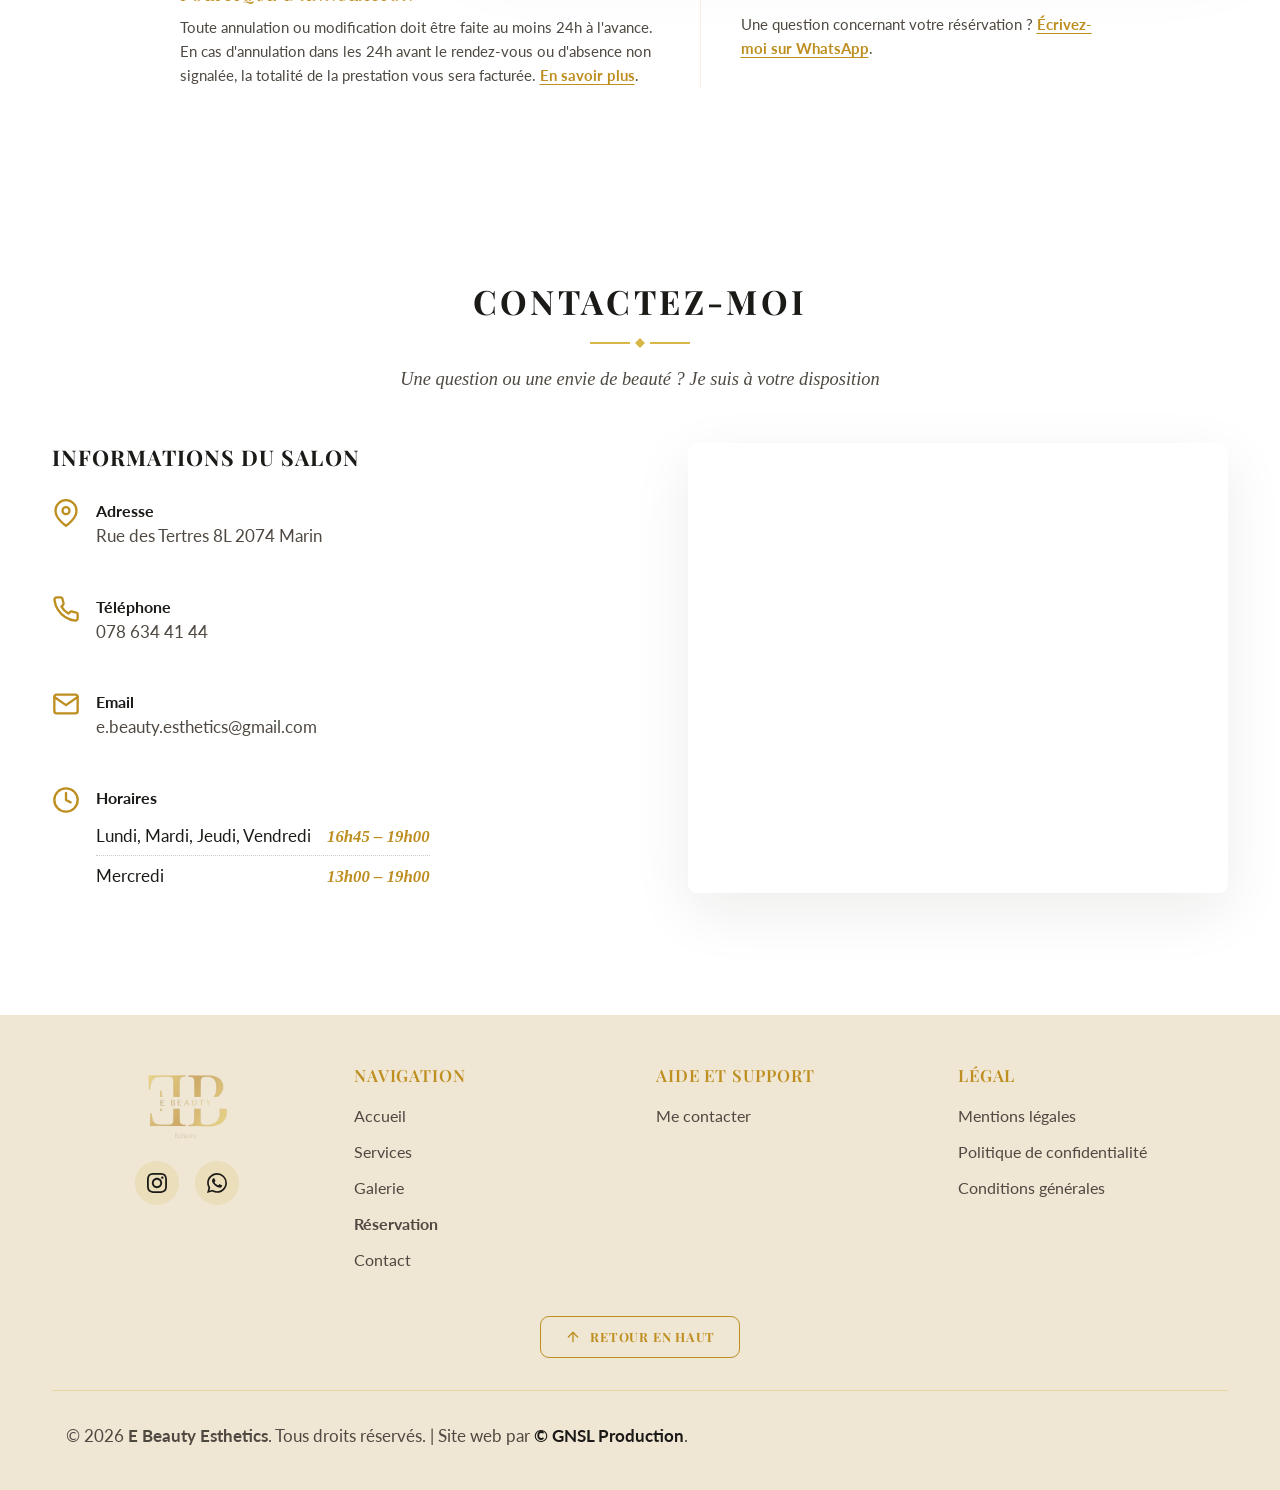
==== commit 6873353b: "Add files via upload" ====
--- a/index.html
+++ b/index.html
@@ -24,63 +24,11 @@
 </head>
 
 <body>
-    <svg style="display:none" aria-hidden="true">
-        <symbol id="icon-instagram" viewBox="0 0 24 24">
-            <path d="M12 2.163c3.204 0 3.584.012 4.85.07 3.252.148 4.771 1.691 4.919 4.919.058 1.265.069 1.645.069 4.849 0 3.205-.012 3.584-.069 4.849-.149 3.225-1.664 4.771-4.919 4.919-1.266.058-1.644.07-4.85.07-3.204 0-3.584-.012-4.849-.07-3.26-.149-4.771-1.699-4.919-4.92-.058-1.265-.07-1.644-.07-4.849 0-3.204.013-3.583.07-4.849.149-3.227 1.664-4.771 4.919-4.919 1.266-.057 1.645-.069 4.849-.069zm0-2.163c-3.259 0-3.667.014-4.947.072-4.358.2-6.78 2.618-6.98 6.98-.059 1.281-.073 1.689-.073 4.948 0 3.259.014 3.668.072 4.948.2 4.358 2.618 6.78 6.98 6.98 1.281.058 1.689.072 4.948.072 3.259 0 3.668-.014 4.948-.072 4.354-.2 6.782-2.618 6.979-6.98.059-1.28.073-1.689.073-4.948 0-3.259-.014-3.667-.072-4.947-.196-4.354-2.617-6.78-6.979-6.98-1.281-.059-1.69-.073-4.949-.073zm0 5.838c-3.403 0-6.162 2.759-6.162 6.162s2.759 6.163 6.162 6.163 6.162-2.759 6.162-6.163c0-3.403-2.759-6.162-6.162-6.162zm0 10.162c-2.209 0-4-1.79-4-4 0-2.209 1.791-4 4-4s4 1.791 4 4c0 2.21-1.791 4-4 4zm6.406-11.845c-.796 0-1.441.645-1.441 1.44s.645 1.44 1.441 1.44c.795 0 1.439-.645 1.439-1.44s-.644-1.44-1.439-1.44z"/>
-        </symbol>
-        <symbol id="icon-whatsapp" viewBox="0 0 24 24">
-            <path d="M17.472 14.382c-.297-.149-1.758-.867-2.03-.967-.273-.099-.471-.148-.67.15-.197.297-.767.966-.94 1.164-.173.199-.347.223-.644.075-.297-.15-1.255-.463-2.39-1.475-.883-.788-1.48-1.761-1.653-2.059-.173-.297-.018-.458.13-.606.134-.133.298-.347.446-.52.149-.174.198-.298.298-.497.099-.198.05-.371-.025-.52-.075-.149-.669-1.612-.916-2.207-.242-.579-.487-.5-.669-.51-.173-.008-.371-.01-.57-.01-.198 0-.52.074-.792.372-.272.297-1.04 1.016-1.04 2.479 0 1.462 1.065 2.875 1.213 3.074.149.198 2.096 3.2 5.077 4.487.709.306 1.262.489 1.694.625.712.227 1.36.195 1.871.118.571-.085 1.758-.719 2.006-1.413.248-.694.248-1.289.173-1.413-.074-.124-.272-.198-.57-.347m-5.421 7.403h-.004a9.87 9.87 0 01-5.031-1.378l-.361-.214-3.741.982.998-3.648-.235-.374a9.86 9.86 0 01-1.51-5.26c.001-5.45 4.436-9.884 9.888-9.884 2.64 0 5.122 1.03 6.988 2.898a9.825 9.825 0 012.893 6.994c-.003 5.45-4.437 9.884-9.885 9.884m8.413-18.297A11.815 11.815 0 0012.05 0C5.495 0 .16 5.335.157 11.892c0 2.096.547 4.142 1.588 5.945L.057 24l6.305-1.654a11.882 11.882 0 005.683 1.448h.005c6.554 0 11.89-5.335 11.893-11.893a11.821 11.821 0 00-3.48-8.413z"/>
-        </symbol>
-        <symbol id="icon-check" viewBox="0 0 24 24">
-            <path d="M20 6 9 17l-5-5" fill="none" stroke="currentColor" stroke-width="2.4" stroke-linecap="round" stroke-linejoin="round"/>
-        </symbol>
-    </svg>
-
-    <a href="#main-content" class="skip-link">Aller au contenu principal</a>
-
-    <!-- Header -->
-    <header id="header">
-        <nav class="container">
-            <div class="nav-row-top">
-                <button class="mobile-menu-btn" id="mobileMenuBtn" aria-label="Ouvrir le menu" aria-expanded="false" aria-controls="navLinks">
-                    <span></span>
-                    <span></span>
-                    <span></span>
-                </button>
-                <a href="index.html" class="logo">
-                    <picture>
-                        <source srcset="assets/images/logo.webp" type="image/webp">
-                        <img src="assets/images/logo.png" width="499" height="499" alt="E Beauty Esthetics - Salon d'ongles élégant à Marin">
-                    </picture>
-                </a>
-                <a href="#reservation" class="nav-book-btn" aria-label="Réserver">
-                    <svg width="20" height="20" viewBox="0 0 24 24" fill="none" stroke="currentColor" stroke-width="2" stroke-linecap="round" stroke-linejoin="round" aria-hidden="true">
-                        <rect x="3" y="4" width="18" height="18" rx="2" ry="2"></rect>
-                        <line x1="16" y1="2" x2="16" y2="6"></line>
-                        <line x1="8" y1="2" x2="8" y2="6"></line>
-                        <line x1="3" y1="10" x2="21" y2="10"></line>
-                        <path d="M9 16l2 2 4-4"></path>
-                    </svg>
-                </a>
-            </div>
-            <ul class="nav-links" id="navLinks">
-                <li><a href="#accueil" class="nav-text">Accueil</a></li>
-                <li><a href="#services" class="nav-text">Services</a></li>
-                <li><a href="#galerie" class="nav-text">Galerie</a></li>
-                <li><a href="#reservation" class="nav-text nav-cta"><strong>Réservation</strong></a></li>
-                <li><a href="#contact" class="nav-text">Contact</a></li>
-                <li class="nav-social">
-                    <a href="https://www.instagram.com/e_beauty_esthetics/" target="_blank" rel="noopener noreferrer" aria-label="Instagram">
-                        <svg width="20" height="20" fill="currentColor"><use href="#icon-instagram"></use></svg>
-                    </a>
-                    <a href="https://wa.me/41786344144" target="_blank" rel="noopener noreferrer" aria-label="WhatsApp">
-                        <svg width="20" height="20" fill="currentColor"><use href="#icon-whatsapp"></use></svg>
-                    </a>
-                </li>
-            </ul>
-        </nav>
-    </header>
-    <div class="nav-overlay" id="navOverlay"></div>
+    <div class="page-loader" id="pageLoader" aria-hidden="true">
+        <span class="page-loader-mark"><img src="assets/images/logo.webp" alt="E Beauty Esthetics" width="140" height="140"></span>
+    </div>
+
+    <div id="site-header"></div>
 
     <main id="main-content">
     <!-- Hero Section -->
@@ -100,6 +48,9 @@
                 </picture>
             </div>
         </div>
+        <a href="#services" class="hero-scroll-cue" aria-label="Découvrir les services">
+            <span class="hero-scroll-cue-track"><span class="hero-scroll-cue-dot"></span></span>
+        </a>
     </section>
 
     <!-- Services -->
@@ -342,43 +293,79 @@
             </div>
 
             <div class="reservation-layout">
-                <ul class="reservation-perks">
-                    <li>
-                        <span class="perk-icon"><svg width="16" height="16" aria-hidden="true"><use href="#icon-check"></use></svg></span>
-                        <span class="perk-text">Confirmation rapide de votre rendez-vous</span>
-                    </li>
-                    <li>
-                        <span class="perk-icon"><svg width="16" height="16" aria-hidden="true"><use href="#icon-check"></use></svg></span>
-                        <span class="perk-text">Annulation et reprogrammation gratuites</span>
-                    </li>
-                    <li>
-                        <span class="perk-icon"><svg width="16" height="16" aria-hidden="true"><use href="#icon-check"></use></svg></span>
-                        <span class="perk-text">Paiement sur place au moment de votre visite</span>
-                    </li>
-                </ul>
-
-                <div class="cal-embed-frame">
-                    <!-- Cal inline embed code begins -->
-                    <div class="cal-embed" id="my-cal-inline-booking"></div>
-                    <script type="text/javascript">
-                        (function (C, A, L) { let p = function (a, ar) { a.q.push(ar); }; let d = C.document; C.Cal = C.Cal || function () { let cal = C.Cal; let ar = arguments; if (!cal.loaded) { cal.ns = {}; cal.q = cal.q || []; d.head.appendChild(d.createElement("script")).src = A; cal.loaded = true; } if (ar[0] === L) { const api = function () { p(api, arguments); }; const namespace = ar[1]; api.q = api.q || []; if(typeof namespace === "string"){cal.ns[namespace] = cal.ns[namespace] || api;p(cal.ns[namespace], ar);p(cal, ["initNamespace", namespace]);} else p(cal, ar); return;} p(cal, ar); }; })(window, "https://app.cal.eu/embed/embed.js", "init");
-                         Cal("init", "booking", {origin:"https://app.cal.eu"});
-                         Cal.config = Cal.config || {};
-                         Cal.config.forwardQueryParams = true;
-
-                           Cal.ns.booking("inline", {
-                             elementOrSelector:"#my-cal-inline-booking",
-                             config: {"layout":"month_view","useSlotsViewOnSmallScreen":"true","theme":"light"},
-                             calLink: "e.beauty.esthetics/booking",
-                           });
-
-                           Cal.ns.booking("ui", {"theme":"light","cssVarsPerTheme":{"light":{"cal-brand":"#D4AF37","cal-text":"#1B1A17","cal-text-muted":"#4F4941","cal-bg":"#FFFFFF","cal-bg-muted":"#F8F4EA","cal-border":"#EFE6D4","cal-border-emphasis":"#D4AF37"}},"hideEventTypeDetails":true,"layout":"month_view"});
-                    </script>
-                    <!-- Cal inline embed code ends -->
-                </div>
-            </div>
-
-            <p class="reservation-note">Une question concernant votre résérvation ? <a href="https://wa.me/41786344144" target="_blank" rel="noopener noreferrer">Écrivez-moi sur WhatsApp</a>.</p>
+                <div class="reservation-concierge">
+                    <p class="concierge-kicker"></p>
+
+                    <ul class="reservation-perks">
+                        <li>
+                            <span class="perk-icon"><svg width="16" height="16" aria-hidden="true"><use href="#icon-check"></use></svg></span>
+                            <span class="perk-text">Confirmation rapide de votre rendez-vous</span>
+                        </li>
+                        <li>
+                            <span class="perk-icon"><svg width="16" height="16" aria-hidden="true"><use href="#icon-check"></use></svg></span>
+                            <span class="perk-text">Annulation et reprogrammation gratuites jusqu'à 24h avant</span>
+                        </li>
+                        <li>
+                            <span class="perk-icon"><svg width="16" height="16" aria-hidden="true"><use href="#icon-check"></use></svg></span>
+                            <span class="perk-text">Paiement sur place au moment de votre visite</span>
+                        </li>
+                    </ul>
+
+                    <div class="concierge-contact">
+                        <p>Besoin d'aide pour réserver ?</p>
+                        <div class="concierge-contact-actions">
+                            <a href="tel:+41786344144" class="concierge-link">
+                                <svg width="16" height="16" viewBox="0 0 24 24" fill="none" stroke="currentColor" stroke-width="2" stroke-linecap="round" stroke-linejoin="round" aria-hidden="true">
+                                    <path d="M22 16.92v3a2 2 0 0 1-2.18 2 19.79 19.79 0 0 1-8.63-3.07 19.5 19.5 0 0 1-6-6 19.79 19.79 0 0 1-3.07-8.67A2 2 0 0 1 4.11 2h3a2 2 0 0 1 2 1.72 12.84 12.84 0 0 0 .7 2.81 2 2 0 0 1-.45 2.11L8.09 9.91a16 16 0 0 0 6 6l1.27-1.27a2 2 0 0 1 2.11-.45 12.84 12.84 0 0 0 2.81.7A2 2 0 0 1 22 16.92z"></path>
+                                </svg>
+                                <span>078 634 41 44</span>
+                            </a>
+                            <a href="https://wa.me/41786344144" target="_blank" rel="noopener noreferrer" class="concierge-link">
+                                <svg width="16" height="16" fill="currentColor" aria-hidden="true"><use href="#icon-whatsapp"></use></svg>
+                                <span>WhatsApp</span>
+                            </a>
+                        </div>
+                    </div>
+                </div>
+
+                <div class="reservation-calendar-panel">
+
+                    <div class="cal-embed-frame">
+                        <!-- Cal inline embed code begins -->
+                        <div class="cal-embed-wrap">
+                            <div class="cal-embed" id="my-cal-inline-booking"></div>
+                            <div class="cal-embed-skeleton" id="calSkeleton" aria-hidden="true">
+                                <span class="cal-embed-skeleton-bar cal-embed-skeleton-bar--header"></span>
+                                <span class="cal-embed-skeleton-bar cal-embed-skeleton-bar--grid"></span>
+                            </div>
+                        </div>
+                        <script type="text/javascript">
+                            (function (C, A, L) { let p = function (a, ar) { a.q.push(ar); }; let d = C.document; C.Cal = C.Cal || function () { let cal = C.Cal; let ar = arguments; if (!cal.loaded) { cal.ns = {}; cal.q = cal.q || []; d.head.appendChild(d.createElement("script")).src = A; cal.loaded = true; } if (ar[0] === L) { const api = function () { p(api, arguments); }; const namespace = ar[1]; api.q = api.q || []; if(typeof namespace === "string"){cal.ns[namespace] = cal.ns[namespace] || api;p(cal.ns[namespace], ar);p(cal, ["initNamespace", namespace]);} else p(cal, ar); return;} p(cal, ar); }; })(window, "https://app.cal.eu/embed/embed.js", "init");
+                             Cal("init", "booking", {origin:"https://app.cal.eu"});
+                             Cal.config = Cal.config || {};
+                             Cal.config.forwardQueryParams = true;
+
+                               Cal.ns.booking("inline", {
+                                 elementOrSelector:"#my-cal-inline-booking",
+                                 config: {"layout":"month_view","useSlotsViewOnSmallScreen":"true","theme":"light"},
+                                 calLink: "e.beauty.esthetics/booking",
+                               });
+
+                               Cal.ns.booking("ui", {"theme":"light","cssVarsPerTheme":{"light":{"cal-brand":"#D4AF37","cal-text":"#1B1A17","cal-text-muted":"#4F4941","cal-bg":"#FFFFFF","cal-bg-muted":"#F8F4EA","cal-border":"#EFE6D4","cal-border-emphasis":"#D4AF37"}},"hideEventTypeDetails":true,"layout":"month_view"});
+                        </script>
+                        <!-- Cal inline embed code ends -->
+                    </div>
+                </div>
+            </div>
+
+            <div class="reservation-footer">
+                <div class="reservation-policy">
+                    <h4>Politique d'annulation</h4>
+                    <p>Toute annulation ou modification doit être faite au moins 24h à l'avance. En cas d'annulation dans les 24h avant le rendez-vous ou d'absence non signalée, la totalité de la prestation vous sera facturée. <a href="/pages/conditions-generales.html" target="_blank">En savoir plus</a>.</p>
+                </div>
+                <div class="reservation-footer-divider" aria-hidden="true"></div>
+                <p class="reservation-note">Une question concernant votre résérvation ? <a href="https://wa.me/41786344144" target="_blank">Écrivez-moi sur WhatsApp</a>.</p>
+            </div>
         </div>
     </section>
 
@@ -458,75 +445,7 @@
     </section>
     </main>
 
-    <!-- Footer -->
-    <footer>
-        <div class="container">
-            <div class="footer-content">
-                <div class="footer-section">
-                    <div class="logo">
-                        <picture>
-                            <source srcset="assets/images/logo.webp" type="image/webp">
-                            <img src="assets/images/logo.png" width="499" height="499" alt="E Beauty Esthetics - Salon d'ongles élégant à Marin">
-                        </picture>
-                    </div>
-                    <div class="social-links">
-                        <a href="https://www.instagram.com/e_beauty_esthetics/" target="_blank" rel="noopener noreferrer">
-                            <svg width="20" height="20" fill="currentColor"><use href="#icon-instagram"></use></svg>
-                        </a>
-                        <a href="https://wa.me/41786344144" target="_blank" rel="noopener noreferrer">
-                            <svg width="20" height="20" fill="currentColor"><use href="#icon-whatsapp"></use></svg>
-                        </a>
-                    </div>
-                </div>
-                <div class="footer-section">
-                    <h4>Navigation</h4>
-                    <ul>
-                        <li><a href="#accueil">Accueil</a></li>
-                        <li><a href="#services">Services</a></li>
-                        <li><a href="#galerie">Galerie</a></li>
-                        <li><a href="#reservation"><strong>Réservation</strong></a></li>
-                        <li><a href="#contact">Contact</a></li>
-                    </ul>
-                </div>
-                <div class="footer-section">
-                    <h4>Aide et support</h4>
-                    <ul>
-                        <li><a href="#contact">Me contacter</a></li>
-                    </ul>
-                </div>
-                <div class="footer-section">
-                    <h4>Légal</h4>
-                    <ul>
-                        <li><a href="./pages/mentions-legales.html" target="_blank" rel="noopener noreferrer">Mentions légales</a></li>
-                        <li><a href="./pages/politique-de-confidentialite.html" target="_blank" rel="noopener noreferrer">Politique de confidentialité</a></li>
-                        <li><a href="./pages/conditions-generales.html" target="_blank" rel="noopener noreferrer">Conditions générales</a></li>
-                    </ul>
-                </div>
-            </div>
-            <div class="footer-back-to-top">
-                <button type="button" id="backToTop" aria-label="Retourner en haut de page">
-                    <svg xmlns="http://www.w3.org/2000/svg" viewBox="0 0 24 24" fill="none" stroke="currentColor" stroke-width="2" stroke-linecap="round" stroke-linejoin="round">
-                        <line x1="12" y1="19" x2="12" y2="5"></line>
-                        <polyline points="5 12 12 5 19 12"></polyline>
-                    </svg>
-                    <span>Retour en haut</span>
-                </button>
-            </div>
-            <div class="footer-bottom">
-                <p>&copy; 2026 <strong>E Beauty Esthetics</strong>. Tous droits réservés. | Site web par <strong><a href="https://gnslproduction.ch/" target="_blank" rel="noopener noreferrer">&copy; GNSL Production</a></strong>.</p>
-                <p></p>
-            </div>
-        </div>
-    </footer>
-
-    <!-- WhatsApp Floating Button -->
-    <a href="https://wa.me/41786344144"
-       target="_blank"
-       rel="noopener noreferrer"
-       class="whatsapp-float"
-       aria-label="Discuter sur WhatsApp">
-        <svg width="30" height="30" fill="currentColor"><use href="#icon-whatsapp"></use></svg>
-    </a>
+    <div id="site-footer"></div>
 
     <!-- Lightbox galerie (accessible clavier) -->
     <div class="lightbox" id="lightbox" role="dialog" aria-modal="true" aria-label="Photo agrandie" hidden>
@@ -543,6 +462,7 @@
         <button type="button" class="lightbox-nav lightbox-next" id="lightboxNext" aria-label="Photo suivante">&#10095;</button>
     </div>
 
+    <script src="assets/js/components.js" defer></script>
     <script src="assets/js/script.js" defer></script>
 
 </body>
--- a/assets/css/style.css
+++ b/assets/css/style.css
@@ -5,7 +5,7 @@
 }
 
 :root {
-    --gold: #D4AF37;
+    --gold: #d8b647;
     --gold-dark: #be8f20;
     --ivory: #F8F4EA;
     --ivory-deep: #EFE6D4;
@@ -31,10 +31,10 @@
     --space-xl: 4rem;
     --space-2xl: 6rem;
 
-    --radius-sm: 12px;
-    --radius-md: 22px;
-    --radius-lg: 28px;
-    --radius-pill: 999px;
+    --radius-sm: 6px;
+    --radius-md: 9px;
+    --radius-lg: 12px;
+    --radius-pill: 9px;
 
     --icon-btn-size: 48px;
 
@@ -46,10 +46,13 @@
     --text-sm: 0.95rem;
     --text-base: 1.05rem;
     --text-md: 1.05rem;
-    --text-lg: 1.5rem;
-    --text-xl: clamp(2.1rem, 4vw, 3rem);
-    --text-2xl: clamp(2.2rem, 3vw, 3rem);
-    --text-3xl: clamp(2.75rem, 5vw, 4.75rem);
+    --text-caption: 0.875rem;
+
+    /* Échelle de titres fluide (clamp) : mêmes proportions à toutes les
+       tailles d'écran, sans palier de rupture à gérer par media query. */
+    --text-h1: clamp(1.75rem, 1.25rem + 2.5vw, 2.5rem);
+    --text-h2: clamp(1.5rem, 1.2rem + 1.5vw, 2.1rem);
+    --text-h3: clamp(1.15rem, 1rem + 0.75vw, 1.35rem);
     --text-display: clamp(3rem, 5vw, 4.5rem);
 
     --success: #2f7a4f;
@@ -67,8 +70,17 @@
     color: #FFFFFF;
 }
 
-html, body {
+/* overflow-x sur html seulement, pas sur body : le poser sur les deux fait de
+   body un conteneur de scroll à part entière (l'axe non contraint passe
+   implicitement en overflow:auto), ce qui casse position:sticky pour tous
+   ses descendants (dont .legal-toc) — le sticky se calcule alors contre le
+   scrollTop de body, qui ne bouge jamais puisque c'est html qui défile
+   réellement. */
+html {
     overflow-x: hidden;
+}
+
+body {
     max-width: 100%;
 }
 
@@ -90,8 +102,8 @@
 body {
     font-family: 'Lato', sans-serif;
     color: var(--text);
-    line-height: 1.75;
-    font-size: 16px;
+    line-height: 1.5;
+    font-size: 1rem;
     background: var(--surface);
     position: relative;
 }
@@ -144,15 +156,21 @@
     letter-spacing: 0.08em;
 }
 
-h1 { font-size: var(--text-3xl); line-height: 1.05; }
-h2 { font-size: var(--text-xl); margin-bottom: 0.75rem; line-height: 1.15; }
-h3 { font-size: var(--text-lg); margin-bottom: 0.65rem; letter-spacing: 0.05em; }
+h1 { font-size: var(--text-h1); line-height: 1.2; }
+h2 { font-size: var(--text-h2); margin-bottom: 0.75rem; line-height: 1.25; text-wrap: balance; }
+h3 { font-size: var(--text-h3); margin-bottom: 0.65rem; letter-spacing: 0.05em; line-height: 1.3; text-wrap: balance; }
 h4 { font-size: var(--text-md); margin-bottom: var(--space-xs); letter-spacing: 0.05em; }
 
 p {
     margin-bottom: 1.4rem;
     color: var(--text-muted);
     font-size: var(--text-md);
+    max-width: 65ch;
+}
+
+small,
+.caption {
+    font-size: var(--text-caption);
 }
 
 a {
@@ -308,11 +326,10 @@
 }
 
 .nav-links a.nav-cta {
-    background: var(--gold);
-    color: var(--text);
-    padding: 0.6rem 1.35rem;
-    border-radius: var(--radius-pill);
-    box-shadow: 0 10px 24px color-mix(in srgb, var(--gold) 28%, transparent);
+    color: var(--gold-dark);
+    font-weight: 700;
+    text-shadow: 0 0 0 transparent;
+    transition: letter-spacing 0.4s ease, text-shadow 0.4s ease;
 }
 
 .nav-links a.nav-cta::after {
@@ -321,10 +338,9 @@
 
 .nav-links a.nav-cta:hover,
 .nav-links a.nav-cta.active {
-    background: var(--gold-dark);
-    color: var(--surface);
-    transform: translateY(-2px);
-    box-shadow: 0 14px 32px rgba(var(--shadow-color-rgb),0.18);
+    color: var(--gold-dark);
+    letter-spacing: 0.14em;
+    text-shadow: 0 0 18px color-mix(in srgb, var(--gold) 45%, transparent);
 }
 
 .cta-button {
@@ -342,6 +358,13 @@
     border: 1px solid transparent;
     transition: var(--transition);
     box-shadow: 0 14px 35px color-mix(in srgb, var(--gold) 18%, transparent);
+    /* Effet magnétique (script.js) : le curseur pousse légèrement le bouton
+       dans sa direction via ces deux variables, remises à 0 au mouseleave.
+       transform les compose plutôt que de les écraser, pour rester
+       compatible avec le scale() de :active ci-dessous. */
+    --mx: 0px;
+    --my: 0px;
+    transform: translate(var(--mx), var(--my));
 }
 
 .cta-button:hover {
@@ -351,7 +374,7 @@
 }
 
 .cta-button:active {
-    transform: scale(0.97);
+    transform: translate(var(--mx), var(--my)) scale(0.97);
 }
 
 .cta-button:disabled,
@@ -380,6 +403,9 @@
     letter-spacing: 0.08em;
     border: 1px solid var(--gold);
     transition: var(--transition), transform 0.15s ease;
+    --mx: 0px;
+    --my: 0px;
+    transform: translate(var(--mx), var(--my));
 }
 
 .btn-secondary:hover {
@@ -388,7 +414,7 @@
 }
 
 .btn-secondary:active {
-    transform: scale(0.97);
+    transform: translate(var(--mx), var(--my)) scale(0.97);
 }
 
 .mobile-menu-btn {
@@ -533,7 +559,7 @@
 }
 
 .section-header h2 {
-    font-size: var(--text-2xl);
+    font-size: var(--text-h2);
     margin-bottom: 0.75rem;
     letter-spacing: 0.1em;
 }
@@ -543,7 +569,7 @@
    comme une note éditoriale plutôt qu'une légende technique. Pleine
    largeur du conteneur, sans restriction. */
 .section-header p {
-    margin: 1rem 0 0;
+    margin: 1rem auto 0;
     font-family: 'Playfair Display', serif;
     font-style: italic;
     font-weight: 500;
@@ -601,7 +627,7 @@
     align-items: start;
 }
 
-/* Desktop uniquement : la liste de repères est plus courte que l'iframe
+/* Desktop uniquement : la colonne de repères est plus courte que l'iframe
    Cal.com, donc centrée sur sa hauteur plutôt qu'alignée en haut. */
 @media (min-width: 901px) {
     .reservation-layout {
@@ -609,43 +635,50 @@
     }
 }
 
-/* Liste ouverte, sans bloc englobant : chaque repère se suffit à lui-même
-   grâce à son badge rond, pas besoin d'une carte pour les regrouper
-   visuellement. */
+.reservation-concierge {
+    display: flex;
+    flex-direction: column;
+    gap: 2rem;
+}
+
+.concierge-kicker {
+    margin: 0;
+    padding-bottom: 0.85rem;
+    border-bottom: 1px solid var(--border-gold);
+    font-family: 'Playfair Display', serif;
+    font-size: var(--text-xs);
+    font-weight: 700;
+    text-transform: uppercase;
+    letter-spacing: 0.22em;
+    color: var(--gold-dark);
+}
+
 .reservation-perks {
     display: flex;
     flex-direction: column;
     gap: 1.85rem;
     list-style: none;
-    padding-top: var(--space-xs);
-}
-
-/* Note placée sous .reservation-layout (donc sous la colonne la plus haute
-   des deux, perks ou calendrier) pour clore toute la section plutôt qu'une
-   seule colonne. */
-.reservation-note {
-    margin: 2.5rem 0 0;
-    text-align: center;
-    font-size: var(--text-sm);
-    color: var(--text-muted);
-    line-height: 1.6;
-}
-
-.reservation-note a {
-    color: var(--gold-dark);
-    font-weight: 700;
-    text-decoration: underline;
-    text-underline-offset: 3px;
-}
-
-.reservation-note a:hover {
-    color: var(--text);
 }
 
 .reservation-perks li {
     display: flex;
-    align-items: center;
+    align-items: flex-start;
     gap: 1.1rem;
+    position: relative;
+}
+
+/* Frise verticale reliant les repères entre eux (au lieu d'une liste
+   ouverte) : chaque puce se prolonge par un fin trait or jusqu'à la
+   suivante. `bottom` négatif (= -gap de la liste) fait franchir l'espace
+   entre deux <li> sans dépendre d'un calcul de hauteur totale. */
+.reservation-perks li:not(:last-child)::after {
+    content: "";
+    position: absolute;
+    left: 20px;
+    top: 42px;
+    bottom: -1.85rem;
+    width: 1px;
+    background: var(--border-gold-strong);
 }
 
 .perk-icon {
@@ -664,6 +697,140 @@
 .perk-text {
     color: var(--text-muted);
     font-size: var(--text-base);
+    line-height: 1.6;
+    padding-top: 0.55rem;
+}
+
+.concierge-contact {
+    display: flex;
+    flex-direction: column;
+    gap: 0.85rem;
+    padding-top: 1.75rem;
+    border-top: 1px solid var(--border-gold);
+}
+
+.concierge-contact p {
+    margin: 0;
+    font-family: 'Playfair Display', serif;
+    font-style: italic;
+    font-size: var(--text-sm);
+    color: var(--text-muted);
+}
+
+.concierge-contact-actions {
+    display: flex;
+    flex-wrap: wrap;
+    gap: 0.75rem;
+}
+
+.concierge-link {
+    display: inline-flex;
+    align-items: center;
+    gap: 0.55rem;
+    padding: 0.6rem 1.15rem;
+    border-radius: var(--radius-pill);
+    border: 1px solid var(--border-gold-strong);
+    color: var(--text);
+    font-size: var(--text-sm);
+    font-weight: 700;
+    transition: var(--transition);
+}
+
+.concierge-link svg {
+    color: var(--gold-dark);
+    flex-shrink: 0;
+    transition: var(--transition);
+}
+
+.concierge-link:hover {
+    background: var(--gold);
+    border-color: var(--gold);
+    transform: translateY(-2px);
+    box-shadow: 0 10px 24px color-mix(in srgb, var(--gold) 24%, transparent);
+}
+
+.concierge-link:hover svg {
+    color: var(--text);
+}
+
+.reservation-calendar-panel {
+    display: flex;
+    flex-direction: column;
+    gap: 1rem;
+}
+
+.calendar-panel-header {
+    text-align: center;
+    font-family: 'Playfair Display', serif;
+    font-weight: 700;
+    letter-spacing: 0.03em;
+    color: var(--text);
+    font-size: var(--text-base);
+}
+
+/* Pied de section : politique d'annulation et note WhatsApp fusionnées dans
+   une seule barre sobre (fine règle or au lieu d'un encadré ivoire plein),
+   pour clore le module sans ajouter un second bloc "carte" sous l'écrin
+   principal. */
+.reservation-footer {
+    display: flex;
+    align-items: center;
+    justify-content: center;
+    gap: 2.5rem;
+    margin-top: 2.5rem;
+    padding-top: 2rem;
+    border-top: 1px solid var(--border-gold-subtle);
+    flex-wrap: wrap;
+}
+
+.reservation-footer .reservation-policy {
+    max-width: 480px;
+    margin: 0;
+    padding: 0;
+    text-align: left;
+}
+
+.reservation-footer .reservation-policy h4 {
+    margin: 0 0 0.5rem;
+    font-size: var(--text-sm);
+    color: var(--gold-dark);
+    text-transform: uppercase;
+    letter-spacing: 0.1em;
+}
+
+.reservation-footer .reservation-policy p {
+    margin: 0;
+    font-size: var(--text-sm);
+    color: var(--text-muted);
+    line-height: 1.6;
+}
+
+.reservation-footer .reservation-policy a,
+.reservation-footer .reservation-note a {
+    color: var(--gold-dark);
+    font-weight: 700;
+    text-decoration: underline;
+    text-underline-offset: 3px;
+}
+
+.reservation-footer .reservation-policy a:hover,
+.reservation-footer .reservation-note a:hover {
+    color: var(--text);
+}
+
+.reservation-footer-divider {
+    align-self: stretch;
+    width: 1px;
+    min-height: 60px;
+    background: var(--border-gold);
+}
+
+.reservation-footer .reservation-note {
+    margin: 0;
+    max-width: 360px;
+    text-align: left;
+    font-size: var(--text-sm);
+    color: var(--text-muted);
     line-height: 1.6;
 }
 
@@ -680,20 +847,80 @@
     overflow: hidden;
 }
 
+.cal-embed-wrap {
+    position: relative;
+}
+
+/* Squelette scintillant affiché tant que le script tiers Cal.com n'a pas
+   injecté son contenu dans #my-cal-inline-booking (script.js observe cet
+   élément et referme le voile dès la première insertion). Positionné en
+   overlay au-dessus de .cal-embed plutôt qu'à l'intérieur, pour ne jamais
+   risquer d'être effacé par le rendu du widget. */
+.cal-embed-skeleton {
+    position: absolute;
+    inset: 0;
+    z-index: 1;
+    display: flex;
+    flex-direction: column;
+    gap: 0.9rem;
+    padding: 1.75rem;
+    background: var(--surface);
+    transition: opacity 0.4s ease;
+}
+
+.cal-embed-skeleton.is-hidden {
+    opacity: 0;
+    pointer-events: none;
+}
+
+.cal-embed-skeleton-bar {
+    display: block;
+    border-radius: var(--radius-sm);
+    background: linear-gradient(100deg, var(--ivory) 30%, var(--ivory-deep) 50%, var(--ivory) 70%);
+    background-size: 200% 100%;
+    animation: cal-skeleton-shimmer 1.6s ease-in-out infinite;
+}
+
+.cal-embed-skeleton-bar--header {
+    height: 32px;
+    width: 45%;
+}
+
+.cal-embed-skeleton-bar--grid {
+    flex: 1 1 auto;
+    min-height: 420px;
+}
+
+@keyframes cal-skeleton-shimmer {
+    0% { background-position: 200% 0; }
+    100% { background-position: -200% 0; }
+}
+
+@media (prefers-reduced-motion: reduce) {
+    .cal-embed-skeleton-bar {
+        animation: none;
+    }
+}
+
 @media (max-width: 900px) {
     .reservation-layout {
         grid-template-columns: 1fr;
     }
 
-    .reservation-perks {
-        flex-direction: row;
-        flex-wrap: wrap;
-        justify-content: center;
-        gap: 1.1rem 1.75rem;
-    }
-
-    .reservation-perks li {
-        flex: 1 1 220px;
+    .reservation-footer {
+        flex-direction: column;
+        text-align: center;
+        gap: 1.5rem;
+    }
+
+    .reservation-footer .reservation-policy,
+    .reservation-footer .reservation-note {
+        max-width: 100%;
+        text-align: center;
+    }
+
+    .reservation-footer-divider {
+        display: none;
     }
 }
 
@@ -1025,7 +1252,7 @@
     color: var(--ivory);
     text-align: center;
     margin-top: 1rem;
-    font-size: 0.95rem;
+    font-size: var(--text-caption);
 }
 
 .lightbox-counter {
@@ -1580,9 +1807,6 @@
     .contact-grid {
         grid-template-columns: 1fr;
     }
-
-    h1 { font-size: min(2.5rem, 11vw); }
-    h2 { font-size: 1.95rem; }
 
     .hero-break {
         display: none;
@@ -1895,7 +2119,7 @@
 
 .cookie-banner p {
     margin: 0;
-    font-size: var(--text-sm);
+    font-size: var(--text-base);
     color: var(--text);
     flex: 1 1 auto;
 }
@@ -1912,7 +2136,7 @@
 
 .cookie-actions .cta-button {
     padding: 0.75rem 1.75rem;
-    font-size: var(--text-xs);
+    font-size: var(--text-sm);
     white-space: nowrap;
 }
 
@@ -1937,3 +2161,294 @@
         padding: 0.75rem 1rem;
     }
 }
+
+/* Pages légales (mentions, confidentialité, CGV) : lecture éditoriale plutôt
+   qu'un empilement de cartes — un sommaire ancré en colonne latérale (sticky
+   au scroll) et des articles qui s'enchaînent, séparés par un simple filet
+   or plutôt qu'un encadré plein. */
+/* Note de bas de page (pas de reste du haut de page comme au départ) : filet
+   or au-dessus plutôt qu'une marge négative, pour lire clairement comme la
+   dernière ligne du document plutôt qu'un repère flottant au milieu. */
+.legal-updated {
+    max-width: 1100px;
+    margin: 3.5rem auto 0;
+    padding-top: 1.75rem;
+    border-top: 1px solid var(--border-gold-subtle);
+    text-align: center;
+    font-size: var(--text-xs);
+    text-transform: uppercase;
+    letter-spacing: 0.14em;
+    color: var(--text-muted);
+}
+
+.legal-layout {
+    display: grid;
+    grid-template-columns: 200px minmax(0, 1fr);
+    gap: 100px;
+    align-items: start;
+    max-width: 1100px;
+    margin: 0 auto;
+}
+
+/* Sommaire épinglé sous le header fixe : ancres natives uniquement, pas de
+   scrollspy JS ni de surbrillance du lien actif. */
+.legal-toc {
+    position: sticky;
+    top: calc(var(--header-offset) + 1rem);
+    display: flex;
+    flex-direction: column;
+    gap: 1px;
+}
+
+.legal-toc-label {
+    margin-bottom: 1rem;
+    font-family: 'Playfair Display', serif;
+    font-size: var(--text-xs);
+    font-weight: 700;
+    text-transform: uppercase;
+    letter-spacing: 0.22em;
+    color: var(--gold-dark);
+}
+
+.legal-toc a {
+    display: flex;
+    align-items: baseline;
+    gap: 10px;
+    padding: 7px 0 7px 14px;
+    border-left: 1px solid var(--border-gold-subtle);
+    font-size: var(--text-sm);
+    line-height: 1.4;
+    color: var(--text-muted);
+    transition: color 0.25s ease, border-color 0.25s ease;
+}
+
+.legal-toc a:hover,
+.legal-toc a:focus-visible {
+    color: var(--text);
+    border-color: var(--gold-dark);
+}
+
+.legal-toc-n {
+    flex-shrink: 0;
+    font-family: 'Playfair Display', serif;
+    font-weight: 600;
+    font-style: italic;
+    font-variant-numeric: tabular-nums;
+    color: var(--gold-dark);
+}
+
+.legal-section {
+    padding: 2.25rem 0;
+    border-bottom: 1px solid var(--border-gold-subtle);
+    scroll-margin-top: calc(var(--header-offset) + 1rem);
+}
+
+.legal-section:first-child {
+    padding-top: 0;
+}
+
+.legal-section:last-child {
+    padding-bottom: 0;
+    border-bottom: none;
+}
+
+.legal-section h2 {
+    display: flex;
+    align-items: baseline;
+    gap: 0.85rem;
+    font-size: clamp(1.15rem, 1rem + 0.85vw, 1.5rem);
+    margin-bottom: 1rem;
+}
+
+.legal-section-number {
+    font-family: 'Playfair Display', serif;
+    font-weight: 500;
+    font-style: italic;
+    font-size: var(--text-base);
+    color: var(--gold-dark);
+}
+
+.legal-section p:last-child {
+    margin-bottom: 0;
+}
+
+/* Les fiches identité (responsable, hébergeur) réutilisent .hours-list, pensé
+   à l'origine pour des valeurs courtes (horaires). Ici l'adresse ou l'e-mail
+   peuvent dépasser la largeur disponible : dd garde flex-shrink:0 et
+   white-space:nowrap dans le style d'origine, ce qui pousse la ligne hors
+   écran sur mobile au lieu de passer à la ligne. On empile donc libellé et
+   valeur en dessous de 560px, et on autorise le retour à la ligne au-delà. */
+.legal-section .hours-row {
+    flex-direction: column;
+    align-items: flex-start;
+    gap: 0.15rem;
+}
+
+.legal-section .hours-row dd {
+    white-space: normal;
+    text-align: left;
+}
+
+@media (min-width: 560px) {
+    .legal-section .hours-row {
+        flex-direction: row;
+        align-items: baseline;
+        justify-content: space-between;
+        gap: var(--space-sm);
+    }
+
+    .legal-section .hours-row dd {
+        min-width: 0;
+        text-align: right;
+    }
+}
+
+/* Sous 860px, le sommaire ne disparaît pas : il passe d'une colonne
+   épinglée à une bande horizontale défilable au-dessus du contenu. */
+@media (max-width: 860px) {
+    .legal-layout {
+        grid-template-columns: 1fr;
+        gap: var(--space-lg);
+    }
+
+    .legal-toc {
+        position: static;
+        flex-direction: row;
+        gap: var(--space-xs);
+        overflow-x: auto;
+        padding-bottom: 6px;
+        -webkit-overflow-scrolling: touch;
+    }
+
+    .legal-toc-label {
+        display: none;
+    }
+
+    .legal-toc a {
+        flex-shrink: 0;
+        border-left: none;
+        border-bottom: 2px solid var(--border-gold-subtle);
+        padding: 6px 4px;
+        white-space: nowrap;
+    }
+}
+
+@media (max-width: 480px) {
+    .legal-updated {
+        margin-top: 2.5rem;
+    }
+
+    .legal-section {
+        padding: 1.75rem 0;
+    }
+}
+
+/* Préchargeur d'entrée : masque le tout premier instant de chargement
+   (polices, image hero) derrière un voile ivoire uni, levé une fois la page
+   prête (script.js, sur l'événement `load`) plutôt que de laisser un flash de
+   contenu non stylé apparaître pièce par pièce. Un délai de secours dans
+   script.js referme aussi le voile si le chargement traîne, pour ne jamais
+   bloquer l'accès au contenu. */
+.page-loader {
+    position: fixed;
+    inset: 0;
+    z-index: 3000;
+    display: flex;
+    align-items: center;
+    justify-content: center;
+    background: var(--ivory);
+    transition: opacity 0.6s ease;
+}
+
+.page-loader-mark {
+    display: flex;
+    animation: page-loader-pulse 1.1s ease-in-out infinite;
+}
+
+.page-loader-mark img {
+    display: block;
+    width: clamp(84px, 18vw, 140px);
+    height: auto;
+}
+
+@keyframes page-loader-pulse {
+    0%, 100% { opacity: 0.35; transform: scale(0.96); }
+    50% { opacity: 1; transform: scale(1); }
+}
+
+.page-loader.is-hidden {
+    opacity: 0;
+    pointer-events: none;
+}
+
+@media (prefers-reduced-motion: reduce) {
+    .page-loader-mark {
+        animation: none;
+        opacity: 1;
+    }
+}
+
+/* Repère de scroll dans le hero : invite discrètement à découvrir la suite
+   de la page plutôt que de laisser le premier écran se terminer sans indice
+   qu'il y a du contenu en dessous. Réutilise le keyframe hero-reveal
+   ci-dessus pour entrer dans la même chorégraphie que le reste du hero. */
+.hero-scroll-cue {
+    position: absolute;
+    left: 50%;
+    bottom: clamp(1.25rem, 4vh, 2.5rem);
+    transform: translateX(-50%);
+    display: flex;
+    flex-direction: column;
+    align-items: center;
+    gap: 0.6rem;
+    color: var(--gold-dark);
+    opacity: 0;
+    animation: hero-reveal 0.8s var(--ease-reveal) forwards;
+    animation-delay: 0.7s;
+}
+
+.hero-scroll-cue-track {
+    position: relative;
+    width: 1px;
+    height: 42px;
+    background: var(--border-gold-strong);
+    overflow: hidden;
+}
+
+.hero-scroll-cue-dot {
+    position: absolute;
+    top: 0;
+    left: 50%;
+    width: 5px;
+    height: 5px;
+    margin-left: -2.5px;
+    border-radius: 50%;
+    background: var(--gold);
+    animation: hero-scroll-cue-drop 1.8s ease-in-out infinite;
+}
+
+@keyframes hero-scroll-cue-drop {
+    0% { transform: translateY(-6px); opacity: 0; }
+    30% { opacity: 1; }
+    100% { transform: translateY(42px); opacity: 0; }
+}
+
+@media (max-width: 768px) {
+    .hero-scroll-cue {
+        display: none;
+    }
+}
+
+@media (prefers-reduced-motion: reduce) {
+    .hero-scroll-cue {
+        opacity: 1;
+        animation: none;
+    }
+
+    .hero-scroll-cue-dot {
+        animation: none;
+        top: auto;
+        bottom: 4px;
+        opacity: 0.8;
+    }
+}
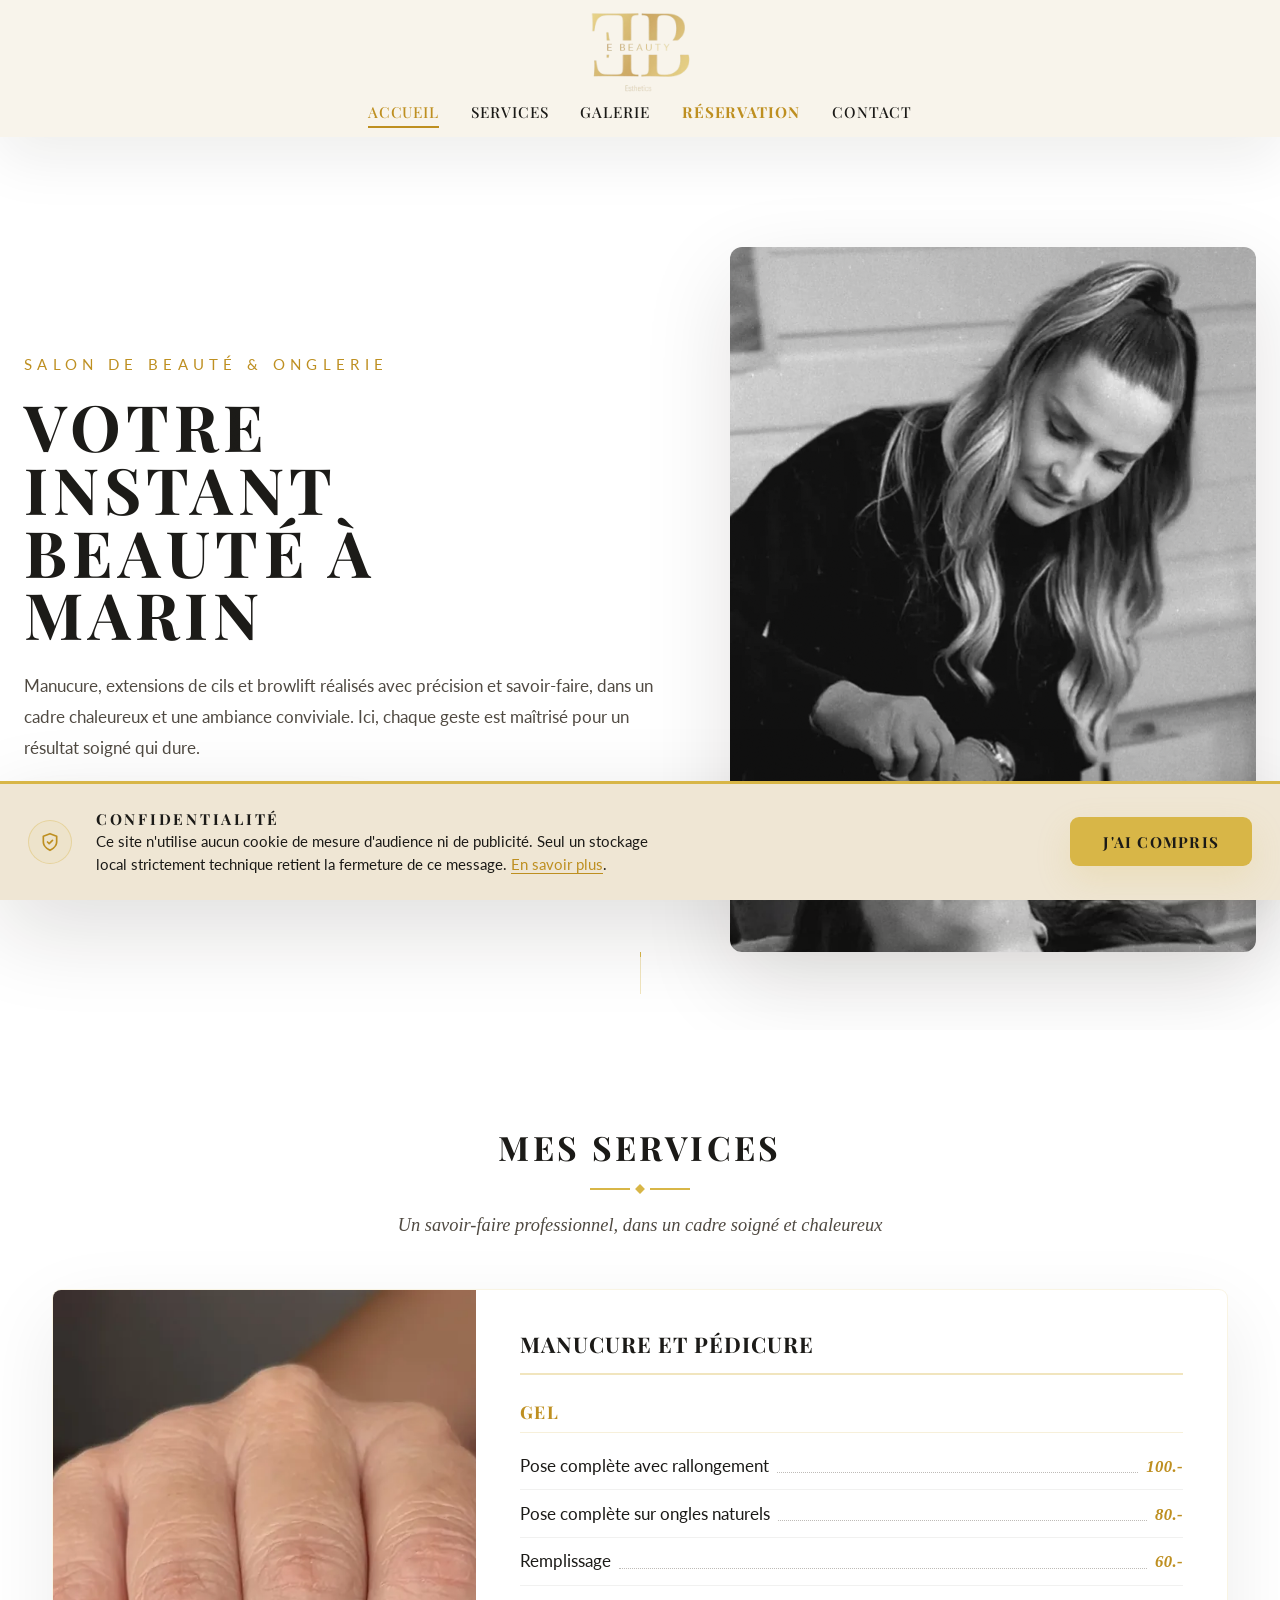
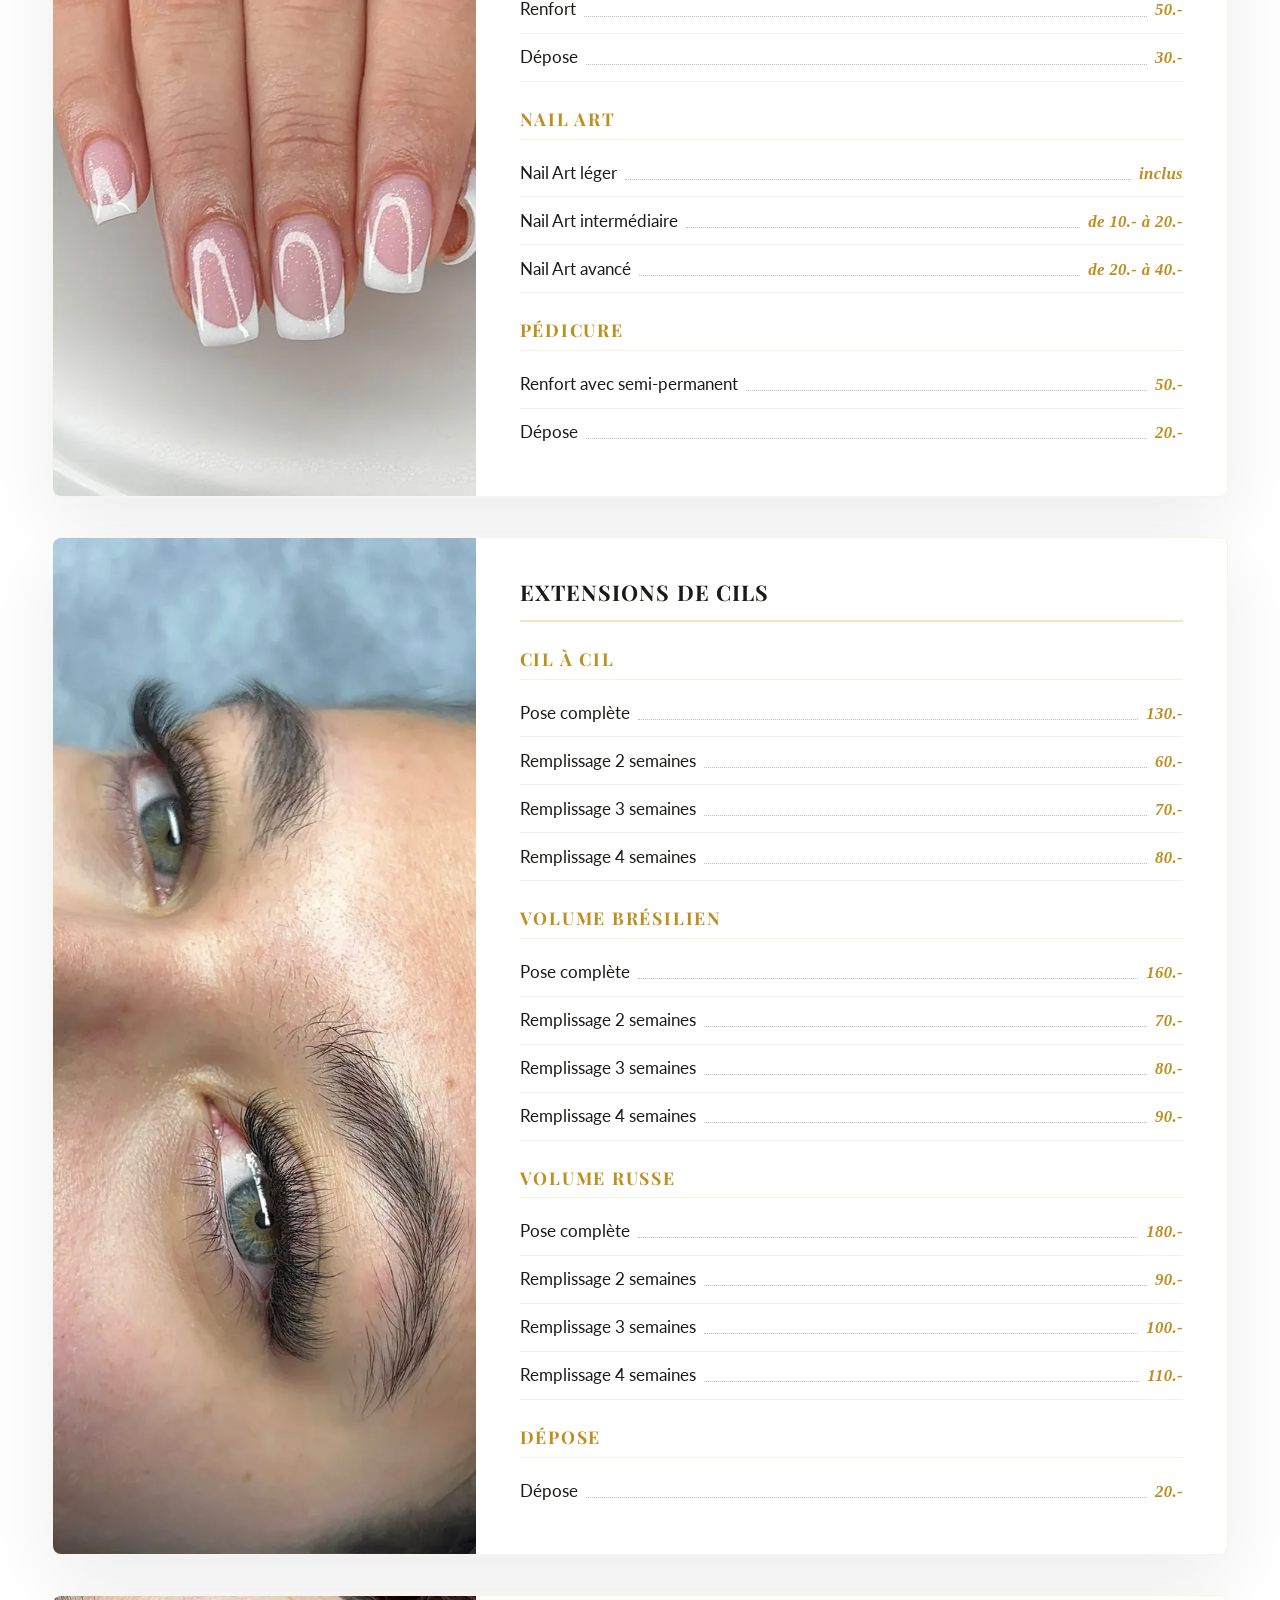
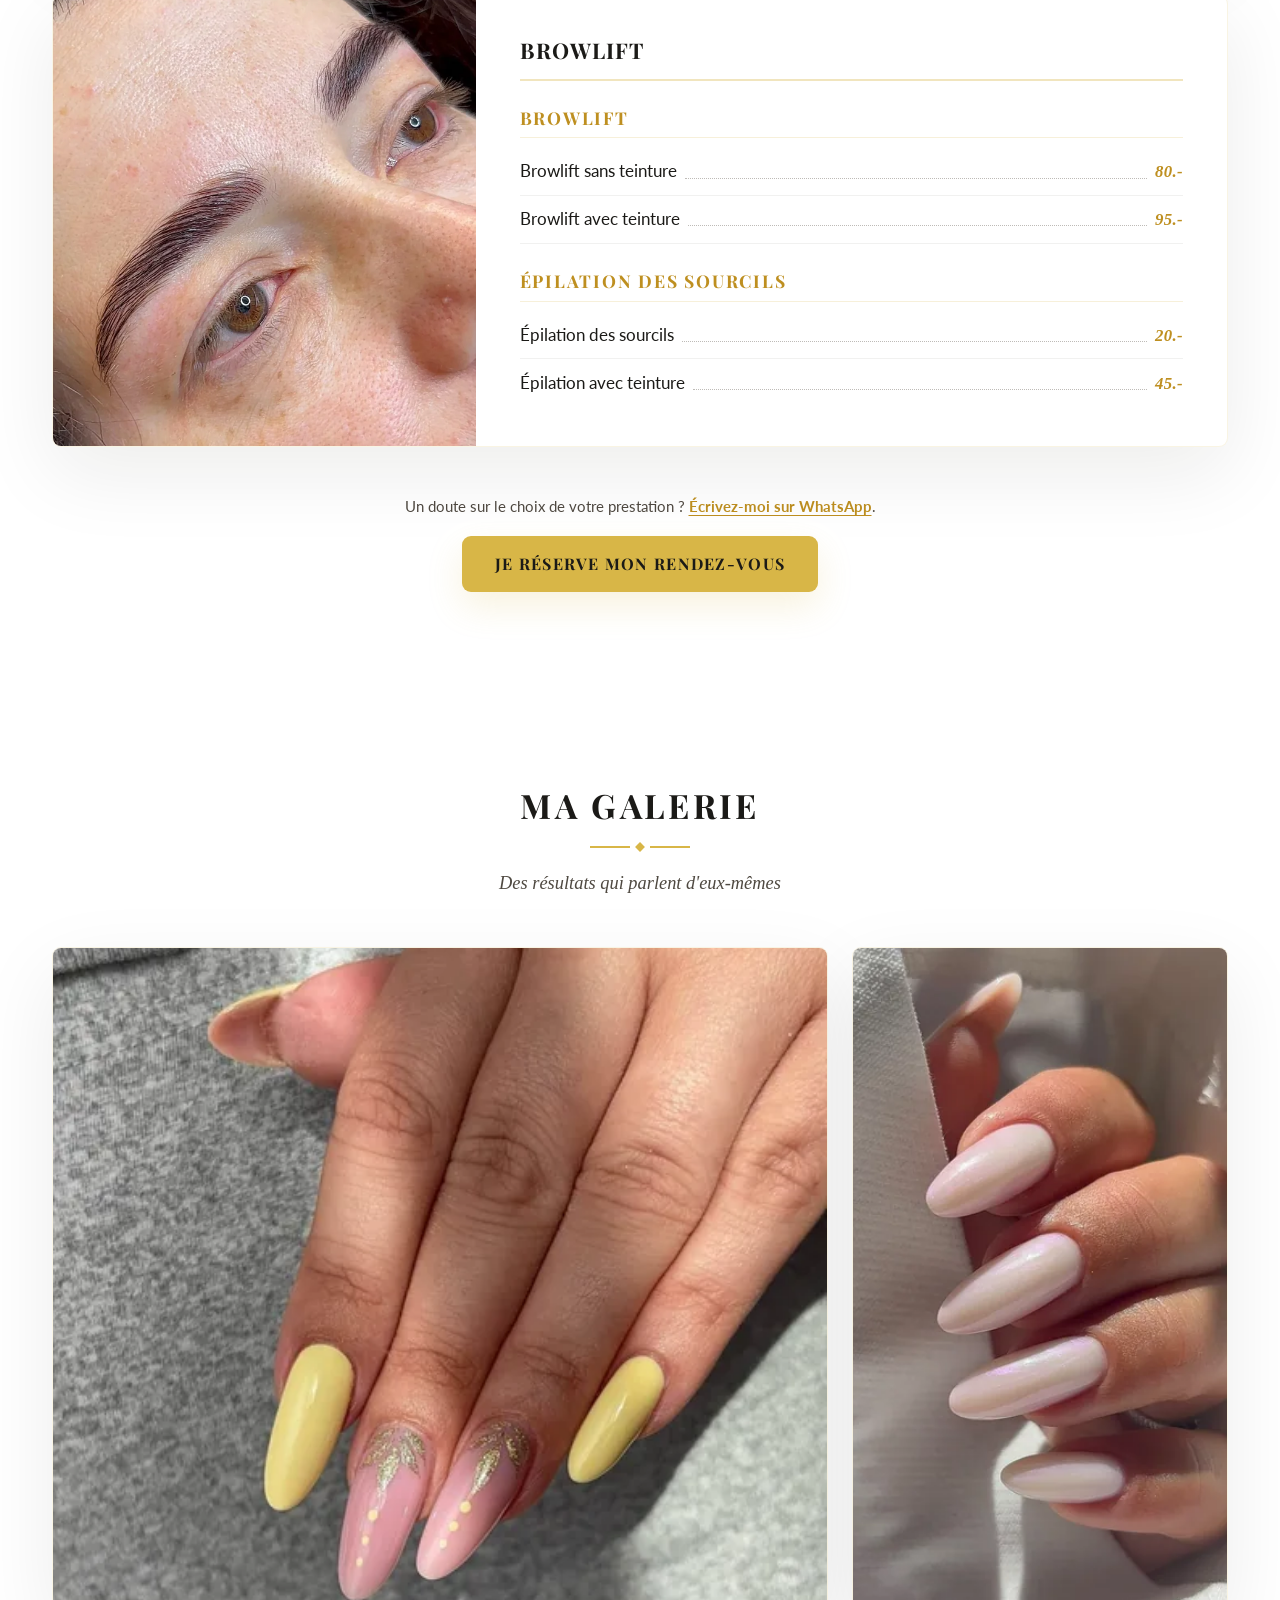
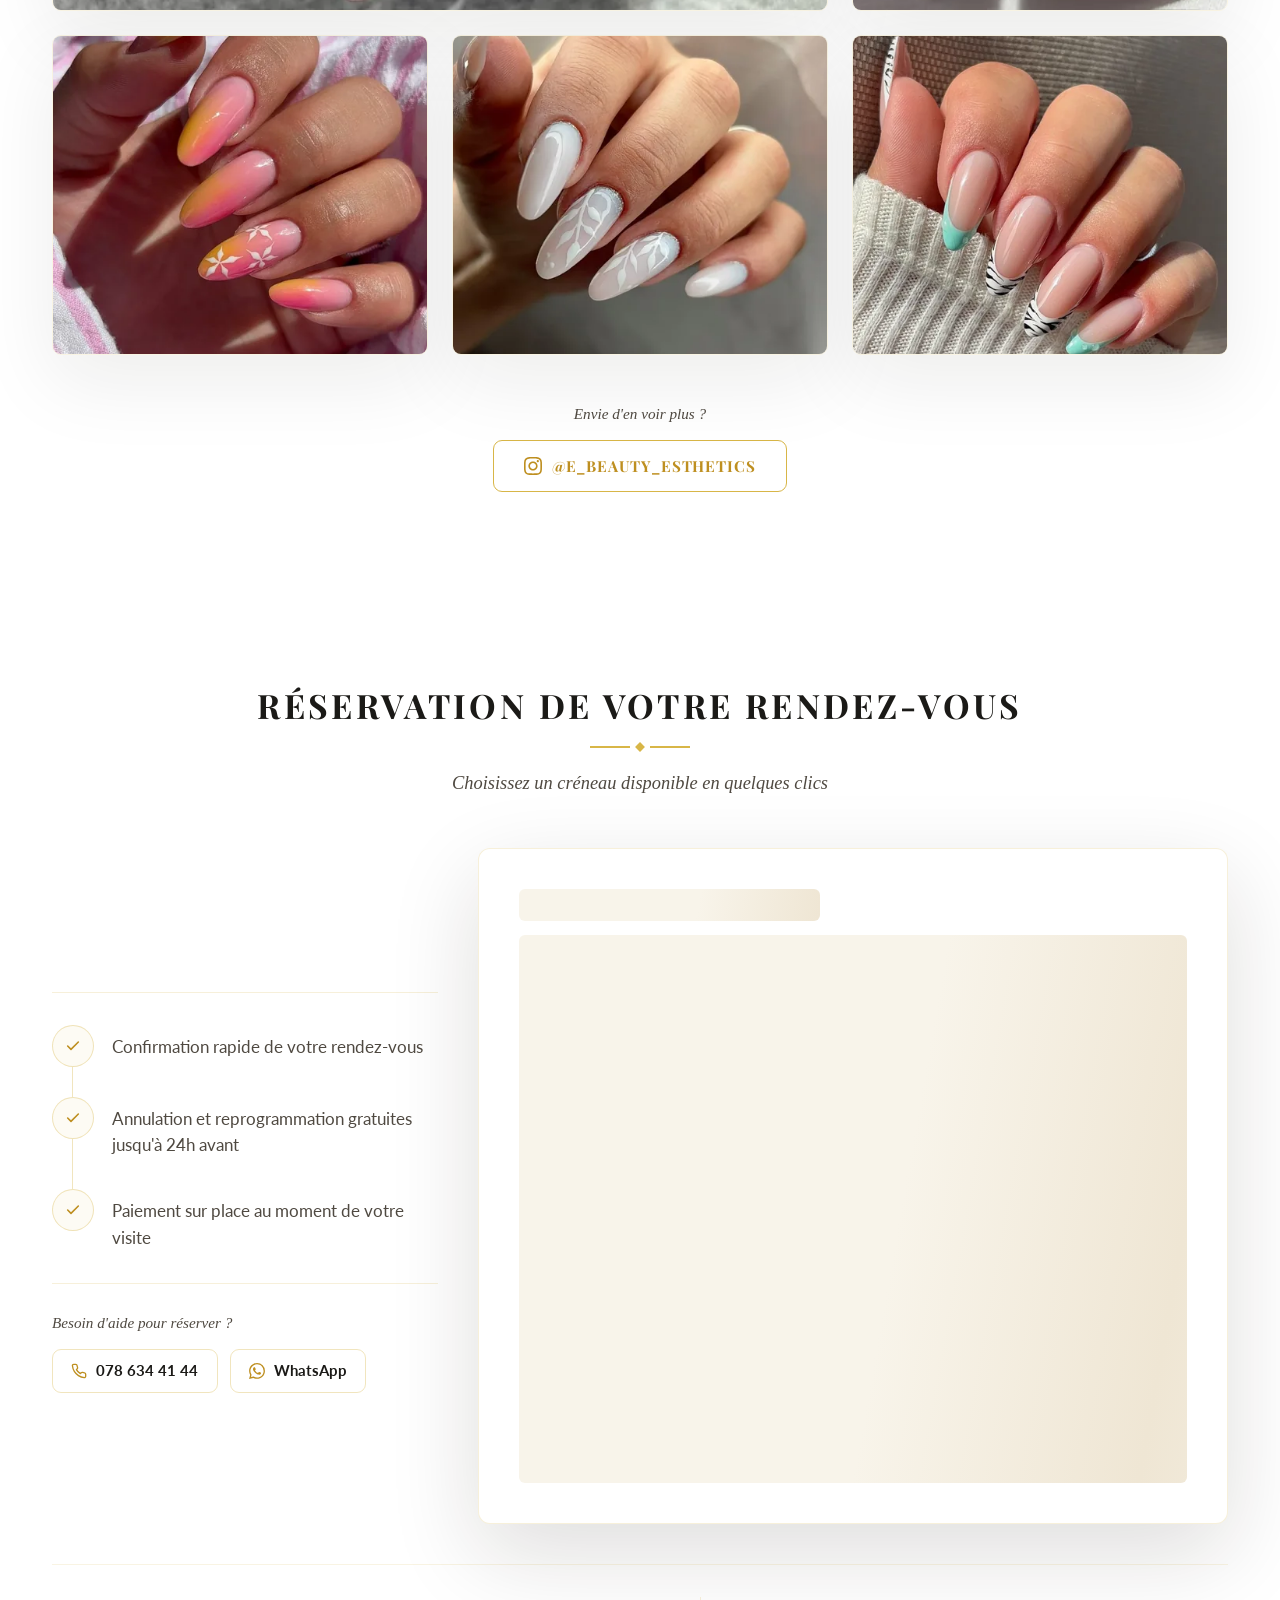
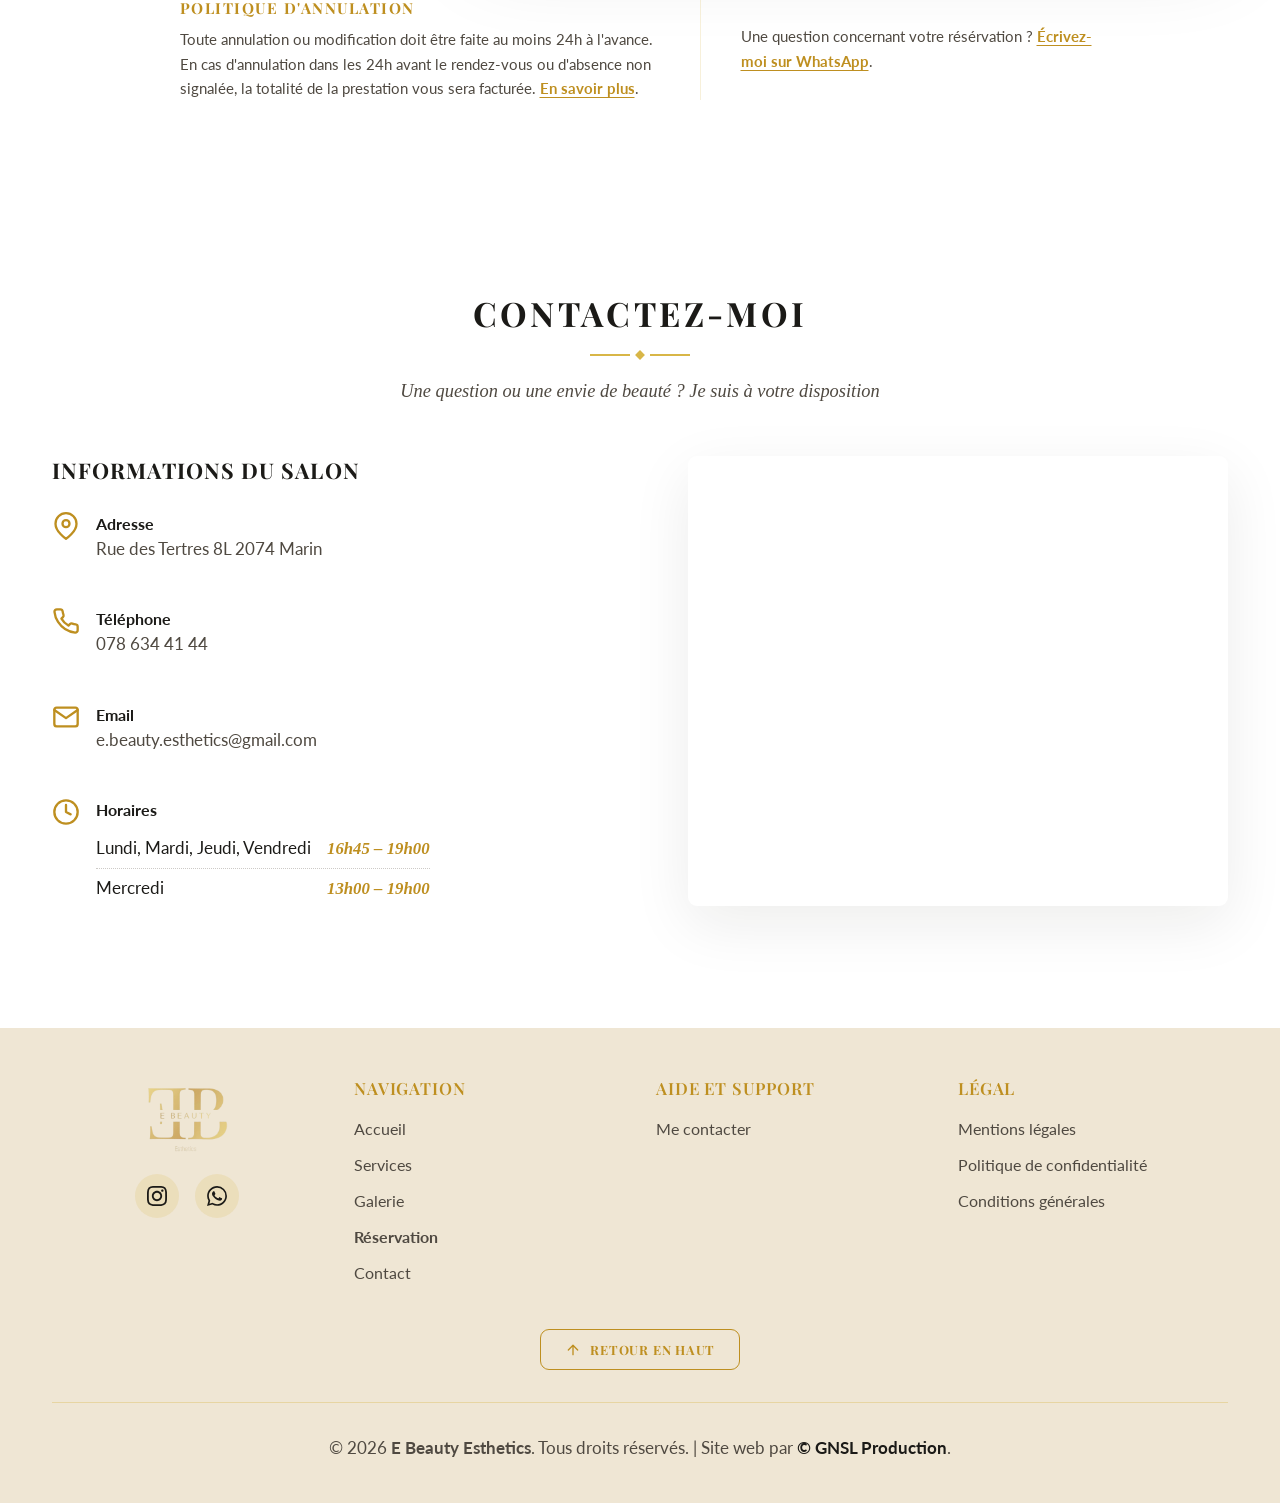
==== commit 18c2e87e: "Add files via upload" ====
--- a/index.html
+++ b/index.html
@@ -24,14 +24,16 @@
 </head>
 
 <body>
+    <!-- ==================== SECTION: PRÉCHARGEUR ==================== -->
     <div class="page-loader" id="pageLoader" aria-hidden="true">
         <span class="page-loader-mark"><img src="assets/images/logo.webp" alt="E Beauty Esthetics" width="140" height="140"></span>
     </div>
 
+    <!-- ==================== SECTION: HEADER (injecté par components.js) ==================== -->
     <div id="site-header"></div>
 
     <main id="main-content">
-    <!-- Hero Section -->
+    <!-- ==================== SECTION: HERO ==================== -->
     <section id="accueil" class="hero">
         <div class="container hero-content">
             <div class="hero-text">
@@ -53,7 +55,7 @@
         </a>
     </section>
 
-    <!-- Services -->
+    <!-- ==================== SECTION: SERVICES ==================== -->
     <section id="services" class="section">
         <div class="container">
             <div class="section-header">
@@ -63,7 +65,7 @@
             </div>
             <div class="services-grid">
 
-                <!-- Manucure/Pédicure -->
+                <!-- Carte : Manucure et Pédicure -->
                 <div class="service-card">
                     <div class="service-image">
                         <picture>
@@ -119,7 +121,7 @@
                     </div>
                 </div>
 
-                <!-- Extensions de cils -->
+                <!-- Carte : Extensions de cils -->
                 <div class="service-card">
                     <div class="service-image">
                         <picture>
@@ -188,7 +190,7 @@
                     </div>
                 </div>
 
-                <!-- Browlift -->
+                <!-- Carte : Browlift -->
                 <div class="service-card">
                     <div class="service-image">
                         <picture>
@@ -227,7 +229,7 @@
         </div>
     </section>
 
-    <!-- Gallery -->
+    <!-- ==================== SECTION: GALERIE ==================== -->
     <section id="galerie" class="section section-bg-gray">
         <div class="container">
             <div class="section-header">
@@ -241,7 +243,10 @@
                         <source srcset="assets/images/galerie/manucure1-480w.webp 480w, assets/images/galerie/manucure1-860w.webp 860w, assets/images/galerie/manucure1.webp 1179w" sizes="(max-width: 767px) 100vw, (max-width: 1400px) 33vw, 460px" type="image/webp">
                         <img src="assets/images/galerie/manucure1.jpg" width="1179" height="1474" alt="Manucure jaune et rose pastel avec nail art doré en forme de feuille" loading="lazy">
                     </picture>
-                    <span class="gallery-caption" aria-hidden="true">Manucure jaune et rose pastel avec nail art doré en forme de feuille</span>
+                    <span class="gallery-caption" aria-hidden="true">
+                        <span class="gallery-kicker">Manucure</span>
+                        <span class="gallery-caption-text">Jaune et rose pastel, nail art doré en forme de feuille</span>
+                    </span>
                 </button>
 
                 <button type="button" class="gallery-item" data-full="assets/images/galerie/manucure2.jpg" data-caption="Manucure nude nacré effet lait, ongles en forme d'amande allongée" aria-label="Agrandir : manucure nude nacré effet lait, ongles en forme d'amande allongée">
@@ -249,7 +254,10 @@
                         <source srcset="assets/images/galerie/manucure2-480w.webp 480w, assets/images/galerie/manucure2-860w.webp 860w, assets/images/galerie/manucure2.webp 1179w" sizes="(max-width: 767px) 100vw, (max-width: 1400px) 33vw, 460px" type="image/webp">
                         <img src="assets/images/galerie/manucure2.jpg" width="1179" height="1474" alt="Manucure nude nacré effet lait, ongles en forme d'amande allongée" loading="lazy">
                     </picture>
-                    <span class="gallery-caption" aria-hidden="true">Manucure nude nacré effet lait, ongles en forme d'amande allongée</span>
+                    <span class="gallery-caption" aria-hidden="true">
+                        <span class="gallery-kicker">Manucure</span>
+                        <span class="gallery-caption-text">Nude nacré effet lait, forme amande allongée</span>
+                    </span>
                 </button>
 
                 <button type="button" class="gallery-item" data-full="assets/images/galerie/manucure3.jpg" data-caption="Manucure dégradé rose-orange façon coucher de soleil avec nail art fleur blanche" aria-label="Agrandir : manucure dégradé rose-orange façon coucher de soleil avec nail art fleur blanche">
@@ -257,7 +265,10 @@
                         <source srcset="assets/images/galerie/manucure3-480w.webp 480w, assets/images/galerie/manucure3-860w.webp 860w, assets/images/galerie/manucure3.webp 1179w" sizes="(max-width: 767px) 100vw, (max-width: 1400px) 33vw, 460px" type="image/webp">
                         <img src="assets/images/galerie/manucure3.jpg" width="1179" height="1474" alt="Manucure dégradé rose-orange façon coucher de soleil avec nail art fleur blanche" loading="lazy">
                     </picture>
-                    <span class="gallery-caption" aria-hidden="true">Manucure dégradé rose-orange façon coucher de soleil avec nail art fleur blanche</span>
+                    <span class="gallery-caption" aria-hidden="true">
+                        <span class="gallery-kicker">Manucure</span>
+                        <span class="gallery-caption-text">Dégradé rose-orange, nail art fleur blanche</span>
+                    </span>
                 </button>
 
                 <button type="button" class="gallery-item" data-full="assets/images/galerie/manucure4.jpg" data-caption="Manucure blanche avec motif feuillage délicat sur fond nude" aria-label="Agrandir : manucure blanche avec motif feuillage délicat sur fond nude">
@@ -265,7 +276,10 @@
                         <source srcset="assets/images/galerie/manucure4-480w.webp 480w, assets/images/galerie/manucure4-860w.webp 860w, assets/images/galerie/manucure4.webp 1114w" sizes="(max-width: 767px) 100vw, (max-width: 1400px) 33vw, 460px" type="image/webp">
                         <img src="assets/images/galerie/manucure4.jpg" width="1114" height="1392" alt="Manucure blanche avec motif feuillage délicat sur fond nude" loading="lazy">
                     </picture>
-                    <span class="gallery-caption" aria-hidden="true">Manucure blanche avec motif feuillage délicat sur fond nude</span>
+                    <span class="gallery-caption" aria-hidden="true">
+                        <span class="gallery-kicker">Manucure</span>
+                        <span class="gallery-caption-text">Blanche, motif feuillage délicat sur fond nude</span>
+                    </span>
                 </button>
 
                 <button type="button" class="gallery-item" data-full="assets/images/galerie/manucure5.jpg" data-caption="French manucure nude revisitée avec liseré vert menthe et motif zébré" aria-label="Agrandir : french manucure nude revisitée avec liseré vert menthe et motif zébré">
@@ -273,17 +287,24 @@
                         <source srcset="assets/images/galerie/manucure5-480w.webp 480w, assets/images/galerie/manucure5-860w.webp 860w, assets/images/galerie/manucure5.webp 1179w" sizes="(max-width: 767px) 100vw, (max-width: 1400px) 33vw, 460px" type="image/webp">
                         <img src="assets/images/galerie/manucure5.jpg" width="1179" height="1474" alt="French manucure nude revisitée avec liseré vert menthe et motif zébré" loading="lazy">
                     </picture>
-                    <span class="gallery-caption" aria-hidden="true">French manucure nude revisitée avec liseré vert menthe et motif zébré</span>
+                    <span class="gallery-caption" aria-hidden="true">
+                        <span class="gallery-kicker">Manucure</span>
+                        <span class="gallery-caption-text">French revisitée, liseré vert menthe et motif zébré</span>
+                    </span>
                 </button>
             </div>
-            <a href="https://www.instagram.com/e_beauty_esthetics/" target="_blank" rel="noopener noreferrer" class="instagram-cta">
-                <svg width="18" height="18" fill="currentColor"><use href="#icon-instagram"></use></svg>
-                <span>@e_beauty_esthetics</span>
-            </a>
+
+            <div class="gallery-footer">
+                <p class="gallery-footer-lead">Envie d'en voir plus ?</p>
+                <a href="https://www.instagram.com/e_beauty_esthetics/" target="_blank" rel="noopener noreferrer" class="instagram-cta">
+                    <svg width="18" height="18" fill="currentColor"><use href="#icon-instagram"></use></svg>
+                    <span>@e_beauty_esthetics</span>
+                </a>
+            </div>
         </div>
     </section>
 
-    <!-- Réservation -->
+    <!-- ==================== SECTION: RÉSERVATION ==================== -->
     <section id="reservation" class="section">
         <div class="container">
             <div class="section-header">
@@ -331,7 +352,6 @@
                 <div class="reservation-calendar-panel">
 
                     <div class="cal-embed-frame">
-                        <!-- Cal inline embed code begins -->
                         <div class="cal-embed-wrap">
                             <div class="cal-embed" id="my-cal-inline-booking"></div>
                             <div class="cal-embed-skeleton" id="calSkeleton" aria-hidden="true">
@@ -353,7 +373,6 @@
 
                                Cal.ns.booking("ui", {"theme":"light","cssVarsPerTheme":{"light":{"cal-brand":"#D4AF37","cal-text":"#1B1A17","cal-text-muted":"#4F4941","cal-bg":"#FFFFFF","cal-bg-muted":"#F8F4EA","cal-border":"#EFE6D4","cal-border-emphasis":"#D4AF37"}},"hideEventTypeDetails":true,"layout":"month_view"});
                         </script>
-                        <!-- Cal inline embed code ends -->
                     </div>
                 </div>
             </div>
@@ -369,7 +388,7 @@
         </div>
     </section>
 
-    <!-- Contact -->
+    <!-- ==================== SECTION: CONTACT ==================== -->
     <section id="contact" class="section section-bg-gray">
         <div class="container">
             <div class="section-header">
@@ -445,9 +464,10 @@
     </section>
     </main>
 
+    <!-- ==================== SECTION: FOOTER (injecté par components.js) ==================== -->
     <div id="site-footer"></div>
 
-    <!-- Lightbox galerie (accessible clavier) -->
+    <!-- ==================== SECTION: LIGHTBOX (GALERIE) ==================== -->
     <div class="lightbox" id="lightbox" role="dialog" aria-modal="true" aria-label="Photo agrandie" hidden>
         <button type="button" class="lightbox-nav lightbox-prev" id="lightboxPrev" aria-label="Photo précédente">&#10094;</button>
         <figure class="lightbox-figure">
@@ -456,7 +476,6 @@
                 <div class="lightbox-track" id="lightboxTrack"></div>
             </div>
             <div class="lightbox-dots" id="lightboxDots" role="tablist" aria-label="Aller à une photo"></div>
-            <p class="lightbox-counter" id="lightboxCounter" aria-hidden="true"></p>
             <figcaption id="lightboxCaption"></figcaption>
         </figure>
         <button type="button" class="lightbox-nav lightbox-next" id="lightboxNext" aria-label="Photo suivante">&#10095;</button>
--- a/assets/css/style.css
+++ b/assets/css/style.css
@@ -1,9 +1,11 @@
-﻿* {
+/* ==================== RESET ==================== */
+* {
     margin: 0;
     padding: 0;
     box-sizing: border-box;
 }
 
+/* ==================== VARIABLES (DESIGN TOKENS) ==================== */
 :root {
     --gold: #d8b647;
     --gold-dark: #be8f20;
@@ -38,8 +40,6 @@
 
     --icon-btn-size: 48px;
 
-    --shadow-sm: 0 10px 24px rgba(var(--shadow-color-rgb),0.08);
-    --shadow-md: 0 20px 60px rgba(var(--shadow-color-rgb),0.10);
     --shadow-lg: 0 30px 90px rgba(var(--shadow-color-rgb),0.14);
 
     --text-xs: 0.8rem;
@@ -48,19 +48,15 @@
     --text-md: 1.05rem;
     --text-caption: 0.875rem;
 
-    /* Échelle de titres fluide (clamp) : mêmes proportions à toutes les
-       tailles d'écran, sans palier de rupture à gérer par media query. */
     --text-h1: clamp(1.75rem, 1.25rem + 2.5vw, 2.5rem);
     --text-h2: clamp(1.5rem, 1.2rem + 1.5vw, 2.1rem);
     --text-h3: clamp(1.15rem, 1rem + 0.75vw, 1.35rem);
     --text-display: clamp(3rem, 5vw, 4.5rem);
 
-    --success: #2f7a4f;
-    --error: #b3402f;
-
     --header-offset: 175px;
 }
 
+/* ==================== BASE / GLOBAL ==================== */
 html {
     scroll-behavior: smooth;
 }
@@ -70,12 +66,6 @@
     color: #FFFFFF;
 }
 
-/* overflow-x sur html seulement, pas sur body : le poser sur les deux fait de
-   body un conteneur de scroll à part entière (l'axe non contraint passe
-   implicitement en overflow:auto), ce qui casse position:sticky pour tous
-   ses descendants (dont .legal-toc) — le sticky se calcule alors contre le
-   scrollTop de body, qui ne bouge jamais puisque c'est html qui défile
-   réellement. */
 html {
     overflow-x: hidden;
 }
@@ -108,10 +98,6 @@
     position: relative;
 }
 
-/* Grain de fond très discret (bruit SVG tuilé) : casse la platitude des aplats
-   ivoire/or sans image à charger ni animation. mix-blend-mode: overlay laisse
-   apparaître la couleur sous-jacente ; pointer-events: none garantit qu'il
-   n'intercepte jamais les clics/survols des éléments en dessous. */
 body::before {
     content: "";
     position: fixed;
@@ -144,10 +130,13 @@
     border: 3px solid var(--ivory);
 }
 
-::-webkit-scrollbar-thumb:hover {
-    background-color: var(--gold);
-}
-
+@media (hover: hover) and (pointer: fine) {
+    ::-webkit-scrollbar-thumb:hover {
+        background-color: var(--gold);
+    }
+}
+
+/* ==================== TYPOGRAPHIE ==================== */
 h1, h2, h3, h4, h5, h6 {
     font-family: 'Playfair Display', serif;
     color: var(--text);
@@ -166,11 +155,6 @@
     color: var(--text-muted);
     font-size: var(--text-md);
     max-width: 65ch;
-}
-
-small,
-.caption {
-    font-size: var(--text-caption);
 }
 
 a {
@@ -207,7 +191,7 @@
     top: 1rem;
 }
 
-/* Header & Navigation */
+/* ==================== HEADER & NAVIGATION ==================== */
 header {
     position: fixed;
     top: 0;
@@ -304,9 +288,14 @@
     transition: var(--transition);
 }
 
-.nav-links a:hover,
 .nav-links a.active {
     color: var(--gold-dark);
+}
+
+@media (hover: hover) and (pointer: fine) {
+    .nav-links a:hover {
+        color: var(--gold-dark);
+    }
 }
 
 .nav-links a::after {
@@ -320,9 +309,14 @@
     transition: width 0.35s ease;
 }
 
-.nav-links a:hover::after,
 .nav-links a.active::after {
     width: 100%;
+}
+
+@media (hover: hover) and (pointer: fine) {
+    .nav-links a:hover::after {
+        width: 100%;
+    }
 }
 
 .nav-links a.nav-cta {
@@ -336,11 +330,18 @@
     display: none;
 }
 
-.nav-links a.nav-cta:hover,
 .nav-links a.nav-cta.active {
     color: var(--gold-dark);
     letter-spacing: 0.14em;
     text-shadow: 0 0 18px color-mix(in srgb, var(--gold) 45%, transparent);
+}
+
+@media (hover: hover) and (pointer: fine) {
+    .nav-links a.nav-cta:hover {
+        color: var(--gold-dark);
+        letter-spacing: 0.14em;
+        text-shadow: 0 0 18px color-mix(in srgb, var(--gold) 45%, transparent);
+    }
 }
 
 .cta-button {
@@ -358,19 +359,17 @@
     border: 1px solid transparent;
     transition: var(--transition);
     box-shadow: 0 14px 35px color-mix(in srgb, var(--gold) 18%, transparent);
-    /* Effet magnétique (script.js) : le curseur pousse légèrement le bouton
-       dans sa direction via ces deux variables, remises à 0 au mouseleave.
-       transform les compose plutôt que de les écraser, pour rester
-       compatible avec le scale() de :active ci-dessous. */
     --mx: 0px;
     --my: 0px;
     transform: translate(var(--mx), var(--my));
 }
 
-.cta-button:hover {
-    background: var(--gold-dark);
-    color: var(--surface);
-    box-shadow: 0 18px 42px rgba(var(--shadow-color-rgb),0.14);
+@media (hover: hover) and (pointer: fine) {
+    .cta-button:hover {
+        background: var(--gold-dark);
+        color: var(--surface);
+        box-shadow: 0 18px 42px rgba(var(--shadow-color-rgb),0.14);
+    }
 }
 
 .cta-button:active {
@@ -385,36 +384,6 @@
     transform: none;
     background: var(--gold);
     color: var(--text);
-}
-
-/* Bouton secondaire : même gabarit que .cta-button, sans remplissage doré,
-   pour les appels à l'action moins prioritaires. */
-.btn-secondary {
-    display: inline-flex;
-    align-items: center;
-    justify-content: center;
-    background: transparent;
-    color: var(--gold-dark);
-    padding: 0.95rem 2rem;
-    border-radius: var(--radius-pill);
-    font-family: 'Playfair Display', serif;
-    font-weight: 700;
-    text-transform: uppercase;
-    letter-spacing: 0.08em;
-    border: 1px solid var(--gold);
-    transition: var(--transition), transform 0.15s ease;
-    --mx: 0px;
-    --my: 0px;
-    transform: translate(var(--mx), var(--my));
-}
-
-.btn-secondary:hover {
-    background: color-mix(in srgb, var(--gold) 10%, transparent);
-    color: var(--text);
-}
-
-.btn-secondary:active {
-    transform: translate(var(--mx), var(--my)) scale(0.97);
 }
 
 .mobile-menu-btn {
@@ -430,8 +399,10 @@
     z-index: 1200;
 }
 
-.mobile-menu-btn:hover {
-    background: color-mix(in srgb, var(--gold) 8%, transparent);
+@media (hover: hover) and (pointer: fine) {
+    .mobile-menu-btn:hover {
+        background: color-mix(in srgb, var(--gold) 8%, transparent);
+    }
 }
 
 .mobile-menu-btn span {
@@ -483,7 +454,7 @@
     overflow: hidden;
 }
 
-/* Hero Section */
+/* ==================== HERO ==================== */
 .hero {
     padding-top: 175px;
     min-height: 100vh;
@@ -544,6 +515,7 @@
     will-change: transform;
 }
 
+/* ==================== SECTIONS GÉNÉRIQUES ==================== */
 .section {
     padding: var(--space-2xl) var(--space-md);
     scroll-margin-top: calc(var(--header-offset) - 4rem);
@@ -564,10 +536,6 @@
     letter-spacing: 0.1em;
 }
 
-/* Sortie du régime "paragraphe de contenu" : italique Playfair plutôt que
-   la police et la taille utilisées pour le texte courant, pour se lire
-   comme une note éditoriale plutôt qu'une légende technique. Pleine
-   largeur du conteneur, sans restriction. */
 .section-header p {
     margin: 1rem auto 0;
     font-family: 'Playfair Display', serif;
@@ -588,9 +556,6 @@
     transform: translateY(0);
 }
 
-/* Séparateur : deux segments dorés encadrant un petit losange central,
-   plutôt qu'un simple trait plein. La largeur totale reste proche de
-   l'originale pour garder une séparation bien marquée. */
 .section-header .line {
     position: relative;
     width: 100px;
@@ -610,10 +575,7 @@
     transform: translate(-50%, -50%) rotate(45deg);
 }
 
-/* Conteneur du calendrier Cal.com : une hauteur en % sur un parent sans
-   hauteur fixe se résoudrait à 0 sans le JS de Cal.com qui force une taille
-   après coup. min-height garantit un espace stable dès le premier rendu, et
-   overflow:auto (au lieu de scroll) n'affiche la barre que si nécessaire. */
+/* ==================== RÉSERVATION ==================== */
 .cal-embed {
     width: 100%;
     min-height: 650px;
@@ -627,8 +589,6 @@
     align-items: start;
 }
 
-/* Desktop uniquement : la colonne de repères est plus courte que l'iframe
-   Cal.com, donc centrée sur sa hauteur plutôt qu'alignée en haut. */
 @media (min-width: 901px) {
     .reservation-layout {
         align-items: center;
@@ -667,10 +627,6 @@
     position: relative;
 }
 
-/* Frise verticale reliant les repères entre eux (au lieu d'une liste
-   ouverte) : chaque puce se prolonge par un fin trait or jusqu'à la
-   suivante. `bottom` négatif (= -gap de la liste) fait franchir l'espace
-   entre deux <li> sans dépendre d'un calcul de hauteur totale. */
 .reservation-perks li:not(:last-child)::after {
     content: "";
     position: absolute;
@@ -742,15 +698,17 @@
     transition: var(--transition);
 }
 
-.concierge-link:hover {
-    background: var(--gold);
-    border-color: var(--gold);
-    transform: translateY(-2px);
-    box-shadow: 0 10px 24px color-mix(in srgb, var(--gold) 24%, transparent);
-}
-
-.concierge-link:hover svg {
-    color: var(--text);
+@media (hover: hover) and (pointer: fine) {
+    .concierge-link:hover {
+        background: var(--gold);
+        border-color: var(--gold);
+        transform: translateY(-2px);
+        box-shadow: 0 10px 24px color-mix(in srgb, var(--gold) 24%, transparent);
+    }
+
+    .concierge-link:hover svg {
+        color: var(--text);
+    }
 }
 
 .reservation-calendar-panel {
@@ -759,19 +717,6 @@
     gap: 1rem;
 }
 
-.calendar-panel-header {
-    text-align: center;
-    font-family: 'Playfair Display', serif;
-    font-weight: 700;
-    letter-spacing: 0.03em;
-    color: var(--text);
-    font-size: var(--text-base);
-}
-
-/* Pied de section : politique d'annulation et note WhatsApp fusionnées dans
-   une seule barre sobre (fine règle or au lieu d'un encadré ivoire plein),
-   pour clore le module sans ajouter un second bloc "carte" sous l'écrin
-   principal. */
 .reservation-footer {
     display: flex;
     align-items: center;
@@ -813,9 +758,11 @@
     text-underline-offset: 3px;
 }
 
-.reservation-footer .reservation-policy a:hover,
-.reservation-footer .reservation-note a:hover {
-    color: var(--text);
+@media (hover: hover) and (pointer: fine) {
+    .reservation-footer .reservation-policy a:hover,
+    .reservation-footer .reservation-note a:hover {
+        color: var(--text);
+    }
 }
 
 .reservation-footer-divider {
@@ -834,10 +781,6 @@
     line-height: 1.6;
 }
 
-/* Cadre autour du widget Cal.com : l'iframe tierce ne suit pas la charte du
-   site, ce cadre (radius + ombre + liseré or + padding serré) l'intègre
-   visuellement, au plus près du bord du widget, sans toucher à son contenu
-   interne. Même traitement à toutes les tailles d'écran. */
 .cal-embed-frame {
     background: var(--surface);
     border: 1px solid var(--border-gold);
@@ -851,11 +794,6 @@
     position: relative;
 }
 
-/* Squelette scintillant affiché tant que le script tiers Cal.com n'a pas
-   injecté son contenu dans #my-cal-inline-booking (script.js observe cet
-   élément et referme le voile dès la première insertion). Positionné en
-   overlay au-dessus de .cal-embed plutôt qu'à l'intérieur, pour ne jamais
-   risquer d'être effacé par le rendu du widget. */
 .cal-embed-skeleton {
     position: absolute;
     inset: 0;
@@ -924,6 +862,7 @@
     }
 }
 
+/* ==================== SERVICES ==================== */
 .services-grid {
     display: flex;
     flex-direction: column;
@@ -952,8 +891,10 @@
     text-underline-offset: 3px;
 }
 
-.services-cta-note a:hover {
-    color: var(--text);
+@media (hover: hover) and (pointer: fine) {
+    .services-cta-note a:hover {
+        color: var(--text);
+    }
 }
 
 .service-card {
@@ -967,9 +908,11 @@
     transition: var(--transition);
 }
 
-.service-card:hover {
-    transform: translateY(-5px);
-    box-shadow: 0 26px 70px rgba(var(--shadow-color-rgb),0.1);
+@media (hover: hover) and (pointer: fine) {
+    .service-card:hover {
+        transform: translateY(-5px);
+        box-shadow: 0 26px 70px rgba(var(--shadow-color-rgb),0.1);
+    }
 }
 
 .service-image {
@@ -987,18 +930,16 @@
     transition: var(--transition);
 }
 
-.service-card:hover .service-image img {
-    transform: scale(1.04);
+@media (hover: hover) and (pointer: fine) {
+    .service-card:hover .service-image img {
+        transform: scale(1.04);
+    }
 }
 
 .service-content {
     padding: 2rem;
 }
 
-/* Layout "carte de maison" à partir de 900px : image en colonne fixe,
-   liste de prestations qui prend le reste de la largeur — remplace
-   l'empilement image-au-dessus/contenu-en-dessous par une mise en page
-   éditoriale plus proche d'un menu de maison haut de gamme. */
 @media (min-width: 900px) {
     .service-card {
         flex-direction: row;
@@ -1067,7 +1008,7 @@
 
 .service-subcategory {
     display: block;
-    font-size: 1.250rem;
+    font-size: 1.100rem;
     font-weight: 700;
     letter-spacing: 0.1em;
     text-transform: uppercase;
@@ -1081,6 +1022,7 @@
     margin-top: 0;
 }
 
+/* ==================== GALERIE ==================== */
 .gallery-grid {
     display: grid;
     grid-template-columns: minmax(0, 1fr);
@@ -1100,6 +1042,21 @@
     background: none;
     font: inherit;
     text-align: inherit;
+    transition: var(--transition), box-shadow 0.35s ease, border-color 0.35s ease;
+}
+
+.gallery-item:focus-visible {
+    transform: translateY(-6px);
+    box-shadow: 0 26px 70px rgba(var(--shadow-color-rgb),0.16);
+    border-color: var(--border-gold-strong);
+}
+
+@media (hover: hover) and (pointer: fine) {
+    .gallery-item:hover {
+        transform: translateY(-6px);
+        box-shadow: 0 26px 70px rgba(var(--shadow-color-rgb),0.16);
+        border-color: var(--border-gold-strong);
+    }
 }
 
 .gallery-item img {
@@ -1146,24 +1103,19 @@
     }
 }
 
-.gallery-item:hover img {
-    transform: scale(1.06);
-}
-
-/* Légende en overlay au survol/focus : dégradé bas + texte, révélé par
-   translation + fondu. aria-hidden côté HTML car l'information est déjà
-   portée par l'aria-label du bouton (lu par les lecteurs d'écran). */
+@media (hover: hover) and (pointer: fine) {
+    .gallery-item:hover img {
+        transform: scale(1.06);
+    }
+}
+
 .gallery-caption {
     position: absolute;
     inset: auto 0 0 0;
     z-index: 1;
-    padding: 2.5rem 1.25rem 1.1rem;
-    background: linear-gradient(0deg, rgba(15,12,8,0.72) 0%, rgba(15,12,8,0.35) 55%, transparent 100%);
+    padding: 2.75rem 1.4rem 1.25rem;
+    background: linear-gradient(0deg, rgba(15,12,8,0.76) 0%, rgba(15,12,8,0.4) 55%, transparent 100%);
     color: var(--ivory);
-    font-family: 'Playfair Display', serif;
-    font-size: var(--text-sm);
-    letter-spacing: 0.02em;
-    line-height: 1.4;
     text-align: left;
     opacity: 0;
     transform: translateY(8px);
@@ -1171,33 +1123,67 @@
     pointer-events: none;
 }
 
-.gallery-item:hover .gallery-caption,
 .gallery-item:focus-visible .gallery-caption {
     opacity: 1;
     transform: translateY(0);
 }
 
+@media (hover: hover) and (pointer: fine) {
+    .gallery-item:hover .gallery-caption {
+        opacity: 1;
+        transform: translateY(0);
+    }
+}
+
+.gallery-kicker {
+    display: block;
+    margin-bottom: 0.3rem;
+    font-family: 'Lato', sans-serif;
+    font-size: var(--text-xs);
+    font-weight: 700;
+    text-transform: uppercase;
+    letter-spacing: 0.16em;
+    color: var(--gold);
+}
+
+.gallery-caption-text {
+    display: block;
+    font-family: 'Playfair Display', serif;
+    font-style: italic;
+    font-size: var(--text-sm);
+    letter-spacing: 0.01em;
+    line-height: 1.45;
+}
+
 .gallery-item::before {
     content: "";
     position: absolute;
-    inset: 0;
-    margin: auto;
-    width: 44px;
-    height: 44px;
-    z-index: 1;
+    top: 14px;
+    right: 14px;
+    width: 38px;
+    height: 38px;
+    z-index: 2;
     border-radius: 50%;
-    background-color: rgba(255,255,255,0.9) url("data:image/svg+xml,%3Csvg xmlns='http://www.w3.org/2000/svg' viewBox='0 0 24 24' fill='none' stroke='%23b8912f' stroke-width='2' stroke-linecap='round' stroke-linejoin='round'%3E%3Ccircle cx='11' cy='11' r='7'/%3E%3Cline x1='21' y1='21' x2='16.65' y2='16.65'/%3E%3C/svg%3E") no-repeat center / 20px 20px;
+    background: rgba(255,255,255,0.92) url("data:image/svg+xml,%3Csvg xmlns='http://www.w3.org/2000/svg' viewBox='0 0 24 24' fill='none' stroke='%23b8912f' stroke-width='2' stroke-linecap='round' stroke-linejoin='round'%3E%3Ccircle cx='11' cy='11' r='7'/%3E%3Cline x1='21' y1='21' x2='16.65' y2='16.65'/%3E%3C/svg%3E") no-repeat center / 18px 18px;
+    box-shadow: 0 8px 20px rgba(var(--shadow-color-rgb),0.18);
     opacity: 0;
-    transform: scale(0.6);
+    transform: scale(0.6) translateY(-6px);
     transition: var(--transition);
 }
 
-.gallery-item:hover::before,
 .gallery-item:focus-visible::before {
-    transform: scale(1);
+    transform: scale(1) translateY(0);
     opacity: 1;
 }
 
+@media (hover: hover) and (pointer: fine) {
+    .gallery-item:hover::before {
+        transform: scale(1) translateY(0);
+        opacity: 1;
+    }
+}
+
+/* ==================== LIGHTBOX ==================== */
 .lightbox {
     position: fixed;
     inset: 0;
@@ -1207,6 +1193,7 @@
     justify-content: center;
     padding: 2rem;
     background: rgba(15,12,8,0.88);
+    backdrop-filter: blur(6px);
 }
 
 .lightbox[hidden] {
@@ -1253,16 +1240,6 @@
     text-align: center;
     margin-top: 1rem;
     font-size: var(--text-caption);
-}
-
-.lightbox-counter {
-    margin: 0.6rem 0 0;
-    text-align: center;
-    color: var(--gold);
-    font-family: 'Playfair Display', serif;
-    font-size: var(--text-xs);
-    letter-spacing: 0.18em;
-    text-transform: uppercase;
 }
 
 .lightbox-dots {
@@ -1284,8 +1261,10 @@
     transition: var(--transition);
 }
 
-.lightbox-dot:hover {
-    background: rgba(248,244,234,0.7);
+@media (hover: hover) and (pointer: fine) {
+    .lightbox-dot:hover {
+        background: rgba(248,244,234,0.7);
+    }
 }
 
 .lightbox-dot.active {
@@ -1310,9 +1289,11 @@
     transition: var(--transition);
 }
 
-.lightbox-close:hover,
-.lightbox-nav:hover {
-    background: var(--gold);
+@media (hover: hover) and (pointer: fine) {
+    .lightbox-close:hover,
+    .lightbox-nav:hover {
+        background: var(--gold);
+    }
 }
 
 .lightbox-close {
@@ -1351,13 +1332,29 @@
     }
 }
 
+/* ==================== PIED DE GALERIE ==================== */
+.gallery-footer {
+    display: flex;
+    flex-direction: column;
+    align-items: center;
+    gap: 0.9rem;
+    margin-top: 3rem;
+}
+
+.gallery-footer-lead {
+    margin: 0;
+    font-family: 'Playfair Display', serif;
+    font-style: italic;
+    font-size: var(--text-sm);
+    color: var(--text-muted);
+}
+
 .instagram-cta {
     display: flex;
     align-items: center;
     justify-content: center;
     gap: 0.6rem;
     width: max-content;
-    margin: 2.5rem auto 0;
     padding: 0.85rem 1.85rem;
     border: 1px solid var(--gold);
     border-radius: var(--radius-pill);
@@ -1370,10 +1367,12 @@
     transition: var(--transition);
 }
 
-.instagram-cta:hover {
-    background: var(--gold);
-    color: var(--surface);
-    box-shadow: 0 14px 32px color-mix(in srgb, var(--gold) 22%, transparent);
+@media (hover: hover) and (pointer: fine) {
+    .instagram-cta:hover {
+        background: var(--gold);
+        color: var(--surface);
+        box-shadow: 0 14px 32px color-mix(in srgb, var(--gold) 22%, transparent);
+    }
 }
 
 .instagram-cta svg {
@@ -1381,6 +1380,7 @@
     flex-shrink: 0;
 }
 
+/* ==================== CONTACT ==================== */
 .contact-grid {
     display: grid;
     grid-template-columns: 1.05fr 0.95fr;
@@ -1410,9 +1410,6 @@
     display: block;
 }
 
-/* Horaires en petit tableau plutôt qu'en texte enchaîné avec <br> : chaque
-   ligne aligne le libellé des jours et l'horaire avec un séparateur
-   pointillé, plus lisible qu'un paragraphe compact. */
 .hours-list {
     margin: 0.4rem 0 0;
 }
@@ -1452,9 +1449,6 @@
     align-items: stretch;
 }
 
-/* Teinte la carte Google Maps pour rester cohérente avec la palette
-   ivoire/or, sans l'enfermer dans un cadre bordé — juste un radius doux et
-   une ombre légère, comme une photo posée sur la page. */
 .map-section iframe {
     display: block;
     width: 100%;
@@ -1465,6 +1459,7 @@
     filter: grayscale(35%) sepia(12%) saturate(120%) brightness(0.99) contrast(101%);
 }
 
+/* ==================== FOOTER ==================== */
 footer {
     background: var(--ivory-deep);
     color: var(--text);
@@ -1515,9 +1510,11 @@
     transition: var(--transition);
 }
 
-.footer-section ul li a:hover {
-    color: var(--gold-dark);
-    text-decoration: none;
+@media (hover: hover) and (pointer: fine) {
+    .footer-section ul li a:hover {
+        color: var(--gold-dark);
+        text-decoration: none;
+    }
 }
 
 .social-links {
@@ -1538,9 +1535,11 @@
     transition: var(--transition);
 }
 
-.social-links a:hover {
-    background: var(--gold);
-    color: var(--text);
+@media (hover: hover) and (pointer: fine) {
+    .social-links a:hover {
+        background: var(--gold);
+        color: var(--text);
+    }
 }
 
 .footer-bottom {
@@ -1551,14 +1550,23 @@
     color: var(--text-muted);
 }
 
+.footer-bottom p {
+    max-width: none;
+    margin-left: auto;
+    margin-right: auto;
+}
+
 .footer-bottom a {
     color: var(--text);
 }
 
-.footer-bottom a:hover {
-    color: var(--gold-dark);
-}
-
+@media (hover: hover) and (pointer: fine) {
+    .footer-bottom a:hover {
+        color: var(--gold-dark);
+    }
+}
+
+/* ---- Bouton WhatsApp flottant ---- */
 .whatsapp-float {
     position: fixed;
     bottom: 24px;
@@ -1578,10 +1586,12 @@
     text-decoration: none;
 }
 
-.whatsapp-float:hover {
-    background: var(--gold-dark);
-    transform: scale(1.05);
-    box-shadow: 0 22px 60px rgba(var(--shadow-color-rgb),0.25);
+@media (hover: hover) and (pointer: fine) {
+    .whatsapp-float:hover {
+        background: var(--gold-dark);
+        transform: scale(1.05);
+        box-shadow: 0 22px 60px rgba(var(--shadow-color-rgb),0.25);
+    }
 }
 
 .whatsapp-float svg {
@@ -1589,6 +1599,7 @@
     height: 32px;
 }
 
+/* ---- Retour en haut de page ---- */
 .footer-back-to-top {
     display: flex;
     justify-content: center;
@@ -1613,9 +1624,11 @@
     transition: var(--transition);
 }
 
-.footer-back-to-top button:hover {
-    background: var(--gold);
-    color: var(--text);
+@media (hover: hover) and (pointer: fine) {
+    .footer-back-to-top button:hover {
+        background: var(--gold);
+        color: var(--text);
+    }
 }
 
 .footer-back-to-top svg {
@@ -1624,6 +1637,7 @@
     flex-shrink: 0;
 }
 
+/* ==================== RESPONSIVE (BREAKPOINTS) ==================== */
 @media (max-width: 1080px) {
     .hero-content {
         gap: var(--space-lg);
@@ -1754,8 +1768,10 @@
         transition: var(--transition);
     }
 
-    .nav-links li.nav-social a:hover {
-        background: var(--gold);
+    @media (hover: hover) and (pointer: fine) {
+        .nav-links li.nav-social a:hover {
+            background: var(--gold);
+        }
     }
 
     .mobile-menu-btn {
@@ -1792,10 +1808,16 @@
         height: 20px;
     }
 
-    .nav-book-btn:hover,
     .nav-book-btn:active {
         background: var(--gold-dark);
         color: var(--surface);
+    }
+
+    @media (hover: hover) and (pointer: fine) {
+        .nav-book-btn:hover {
+            background: var(--gold-dark);
+            color: var(--surface);
+        }
     }
 
     .cta-button {
@@ -1873,6 +1895,7 @@
     }
 }
 
+/* ==================== ANIMATIONS & TRANSITIONS ==================== */
 .fade-in {
     opacity: 0;
     transform: translateY(20px);
@@ -1884,27 +1907,9 @@
     transform: translateY(0);
 }
 
-/* Reveal en cascade des cartes/éléments d'une grille (services, galerie) :
-   contrairement à .fade-in (posé sur la section entière), chaque enfant reçoit
-   son propre délai via --i pour un effet en escalier au scroll.
-   On anime `translate` (propriété indépendante de `transform`) plutôt que
-   `transform` : .service-card et .gallery-item ont chacun leur
-   propre effet de survol sur `transform`, et une fois "visible" appliquée,
-   `.stagger-item.visible` écrasait leur transform de hover (même spécificité,
-   règle plus tardive dans la feuille de style → gain de cascade), annulant
-   l'effet au survol. `translate` se compose avec `transform` sans conflit. */
 .stagger-item {
     opacity: 0;
     translate: 0 24px;
-    /* Liste explicite plutôt qu'un raccourci `transition` : .service-card
-       définit déjà sa propre transition sur `transform`
-       (et `box-shadow`) pour son effet de survol. Comme
-       .stagger-item cible les mêmes éléments avec la même spécificité et une
-       règle plus tardive dans la feuille de style, un raccourci `transition`
-       ici remplacerait entièrement le leur (au lieu de s'y ajouter) et rendrait
-       leur survol instantané au lieu de progressif. `transform`/`box-shadow`
-       sont donc repris ici avec le timing d'origine (0.35s), sans le délai en
-       escalier du reveal (qui ne doit s'appliquer qu'à opacity/translate). */
     transition-property: opacity, translate, transform, box-shadow;
     transition-duration: 0.6s, 0.6s, 0.35s, 0.35s;
     transition-timing-function: ease, ease, ease, ease;
@@ -1916,11 +1921,6 @@
     translate: 0 0;
 }
 
-/* Chorégraphie d'entrée du hero : contrairement au reveal au scroll (piloté
-   par IntersectionObserver dans script.js), le hero est visible dès le
-   premier écran, donc son apparition doit se jouer au chargement de la page,
-   en CSS pur — pas de dépendance à un script pour afficher du contenu déjà
-   à l'écran au premier paint. */
 @keyframes hero-reveal {
     from { opacity: 0; transform: translateY(24px); }
     to { opacity: 1; transform: translateY(0); }
@@ -1941,10 +1941,6 @@
 .hero-text .description { animation-delay: 0.35s; }
 .hero-text .cta-button { animation-delay: 0.5s; }
 
-/* Text-reveal des titres de section : réutilise le .fade-in/.visible déjà
-   posé sur .section par l'observateur de scroll existant, sans JS
-   supplémentaire. Le texte glisse verticalement hors d'un masque
-   (overflow: hidden sur le h2) au lieu d'un simple fondu. */
 .section-header h2 {
     overflow: hidden;
 }
@@ -1977,15 +1973,6 @@
     }
 }
 
-/* Animation scroll native (CSS scroll-driven animations) sur le séparateur et
-   le titre de section : la progression suit la position de l'élément dans le
-   viewport (animation-timeline: view()) plutôt qu'un déclenchement JS. Cible
-   des propriétés (scaleX du trait, letter-spacing/opacity du h2 parent) que
-   .reveal-text et l'IntersectionObserver de script.js ne touchent pas, donc
-   aucun conflit avec le reveal existant. @supports isole totalement les
-   navigateurs qui ne prennent pas encore en charge la fonctionnalité
-   (Firefox, Safari < 26) : ils gardent le comportement actuel, sans
-   régression possible. */
 @supports (animation-timeline: view()) {
     .section-header .line {
         animation: line-grow linear both;
@@ -2017,12 +2004,7 @@
     }
 }
 
-/* Fondu progressif des images chargées en lazy (galerie, services) : masque la
-   latence réseau plutôt que de laisser l'image "sauter" une fois prête.
-   Note : `var(--transition)` vaut déjà "all 0.35s ease" (un raccourci complet) ;
-   l'utiliser à l'intérieur du slot `transform ...` produisait une valeur
-   invalide ("transform all 0.35s ease"), ce qui annulait purement et
-   simplement la transition (survol brutal au lieu du zoom progressif). */
+/* ==================== CHARGEMENT DES MÉDIAS ==================== */
 .gallery-item img,
 .service-image img {
     opacity: 0;
@@ -2034,12 +2016,6 @@
     opacity: 1;
 }
 
-/* Repli visuel si une image ne charge pas (lien rompu, 404, coupure réseau) :
-   remplace l'icône "image cassée" du navigateur par un encart ivoire/or
-   cohérent avec la charte. L'img reste dans le DOM en opacity:0 (donc
-   toujours annoncée par les lecteurs d'écran via son attribut alt), seul le
-   rendu visuel change. La classe est posée par script.js sur l'événement
-   `error` de chaque <img>. */
 picture.media-broken {
     position: relative;
     background: var(--ivory-deep);
@@ -2060,8 +2036,7 @@
     background: url("data:image/svg+xml,%3Csvg xmlns='http://www.w3.org/2000/svg' viewBox='0 0 24 24' fill='none' stroke='%23be8f20' stroke-width='1.6' stroke-linecap='round' stroke-linejoin='round'%3E%3Crect x='3' y='3' width='18' height='18' rx='2'/%3E%3Ccircle cx='8.5' cy='8.5' r='1.5'/%3E%3Cpath d='M21 15l-5-5L5 21'/%3E%3C/svg%3E") no-repeat center / contain;
 }
 
-/* Halo pulsé discret autour du bouton WhatsApp flottant, pour signaler sa
-   présence sans effet clignotant agressif. */
+/* ---- Halo du bouton WhatsApp ---- */
 .whatsapp-float {
     position: fixed;
 }
@@ -2089,71 +2064,101 @@
     }
 }
 
+/* ==================== BANDEAU COOKIES ==================== */
 .cookie-banner {
     position: fixed;
-    left: 1rem;
-    right: 1rem;
-    bottom: 1rem;
+    left: 0;
+    right: 0;
+    bottom: 0;
     z-index: 2200;
+    background: var(--ivory-deep);
+    border-top: 3px solid var(--gold);
+    box-shadow: var(--shadow-lg);
+    transform: translateY(100%);
+    transition: transform 0.5s var(--ease-panel);
+}
+
+.cookie-banner.visible {
+    transform: translateY(0);
+}
+
+.cookie-banner[hidden] {
+    display: none;
+}
+
+.cookie-banner-inner {
+    max-width: 1400px;
+    margin: 0 auto;
+    padding: 1.5rem 1.75rem;
     display: flex;
     align-items: center;
     gap: var(--space-md);
-    max-width: 620px;
-    margin: 0 auto;
-    padding: 1.25rem 1.5rem;
-    background: color-mix(in srgb, var(--ivory-deep) 80%, var(--gold) 20%);
+}
+
+.cookie-icon {
+    display: flex;
+    align-items: center;
+    justify-content: center;
+    flex-shrink: 0;
+    width: 44px;
+    height: 44px;
+    border-radius: 50%;
     border: 1px solid var(--border-gold-strong);
-    border-radius: var(--radius-md);
-    box-shadow: var(--shadow-lg);
-    transform: translateY(140%);
-    transition: transform 0.5s var(--ease-panel);
-}
-
-.cookie-banner.visible {
-    transform: translateY(0);
-}
-
-.cookie-banner[hidden] {
-    display: none;
+    background: color-mix(in srgb, var(--gold) 6%, transparent);
+    color: var(--gold-dark);
+}
+
+.cookie-copy {
+    flex: 1 1 auto;
+}
+
+.cookie-kicker {
+    margin: 0 0 0.3rem;
+    font-family: 'Playfair Display', serif;
+    font-size: var(--text-xs);
+    font-weight: 700;
+    text-transform: uppercase;
+    letter-spacing: 0.18em;
+    color: var(--gold-dark);
 }
 
 .cookie-banner p {
     margin: 0;
-    font-size: var(--text-base);
+    font-size: var(--text-sm);
     color: var(--text);
-    flex: 1 1 auto;
+    max-width: 65ch;
 }
 
 .cookie-banner p a {
     color: var(--gold-dark);
     text-decoration: underline;
+    text-underline-offset: 3px;
 }
 
 .cookie-actions {
-    display: flex;
     flex-shrink: 0;
 }
 
 .cookie-actions .cta-button {
-    padding: 0.75rem 1.75rem;
+    padding: 0.85rem 2rem;
     font-size: var(--text-sm);
     white-space: nowrap;
 }
 
 @media (max-width: 640px) {
-    .cookie-banner {
+    .cookie-banner-inner {
         flex-direction: column;
-        align-items: stretch;
-        text-align: center;
-        left: 0.75rem;
-        right: 0.75rem;
-        bottom: 0.75rem;
-        padding: 1.25rem;
+        align-items: flex-start;
+        padding: 1.5rem 1.25rem;
         gap: var(--space-sm);
     }
 
-    .cookie-banner p {
-        font-size: 0.85rem;
+    .cookie-icon {
+        display: none;
+    }
+
+    .cookie-actions {
+        width: 100%;
     }
 
     .cookie-actions .cta-button {
@@ -2162,13 +2167,7 @@
     }
 }
 
-/* Pages légales (mentions, confidentialité, CGV) : lecture éditoriale plutôt
-   qu'un empilement de cartes — un sommaire ancré en colonne latérale (sticky
-   au scroll) et des articles qui s'enchaînent, séparés par un simple filet
-   or plutôt qu'un encadré plein. */
-/* Note de bas de page (pas de reste du haut de page comme au départ) : filet
-   or au-dessus plutôt qu'une marge négative, pour lire clairement comme la
-   dernière ligne du document plutôt qu'un repère flottant au milieu. */
+/* ==================== PAGES LÉGALES ==================== */
 .legal-updated {
     max-width: 1100px;
     margin: 3.5rem auto 0;
@@ -2190,8 +2189,6 @@
     margin: 0 auto;
 }
 
-/* Sommaire épinglé sous le header fixe : ancres natives uniquement, pas de
-   scrollspy JS ni de surbrillance du lien actif. */
 .legal-toc {
     position: sticky;
     top: calc(var(--header-offset) + 1rem);
@@ -2222,10 +2219,16 @@
     transition: color 0.25s ease, border-color 0.25s ease;
 }
 
-.legal-toc a:hover,
 .legal-toc a:focus-visible {
     color: var(--text);
     border-color: var(--gold-dark);
+}
+
+@media (hover: hover) and (pointer: fine) {
+    .legal-toc a:hover {
+        color: var(--text);
+        border-color: var(--gold-dark);
+    }
 }
 
 .legal-toc-n {
@@ -2272,12 +2275,6 @@
     margin-bottom: 0;
 }
 
-/* Les fiches identité (responsable, hébergeur) réutilisent .hours-list, pensé
-   à l'origine pour des valeurs courtes (horaires). Ici l'adresse ou l'e-mail
-   peuvent dépasser la largeur disponible : dd garde flex-shrink:0 et
-   white-space:nowrap dans le style d'origine, ce qui pousse la ligne hors
-   écran sur mobile au lieu de passer à la ligne. On empile donc libellé et
-   valeur en dessous de 560px, et on autorise le retour à la ligne au-delà. */
 .legal-section .hours-row {
     flex-direction: column;
     align-items: flex-start;
@@ -2303,8 +2300,6 @@
     }
 }
 
-/* Sous 860px, le sommaire ne disparaît pas : il passe d'une colonne
-   épinglée à une bande horizontale défilable au-dessus du contenu. */
 @media (max-width: 860px) {
     .legal-layout {
         grid-template-columns: 1fr;
@@ -2343,12 +2338,7 @@
     }
 }
 
-/* Préchargeur d'entrée : masque le tout premier instant de chargement
-   (polices, image hero) derrière un voile ivoire uni, levé une fois la page
-   prête (script.js, sur l'événement `load`) plutôt que de laisser un flash de
-   contenu non stylé apparaître pièce par pièce. Un délai de secours dans
-   script.js referme aussi le voile si le chargement traîne, pour ne jamais
-   bloquer l'accès au contenu. */
+/* ==================== PRÉCHARGEUR DE PAGE ==================== */
 .page-loader {
     position: fixed;
     inset: 0;
@@ -2388,10 +2378,7 @@
     }
 }
 
-/* Repère de scroll dans le hero : invite discrètement à découvrir la suite
-   de la page plutôt que de laisser le premier écran se terminer sans indice
-   qu'il y a du contenu en dessous. Réutilise le keyframe hero-reveal
-   ci-dessus pour entrer dans la même chorégraphie que le reste du hero. */
+/* ---- Repère de scroll (hero) ---- */
 .hero-scroll-cue {
     position: absolute;
     left: 50%;
